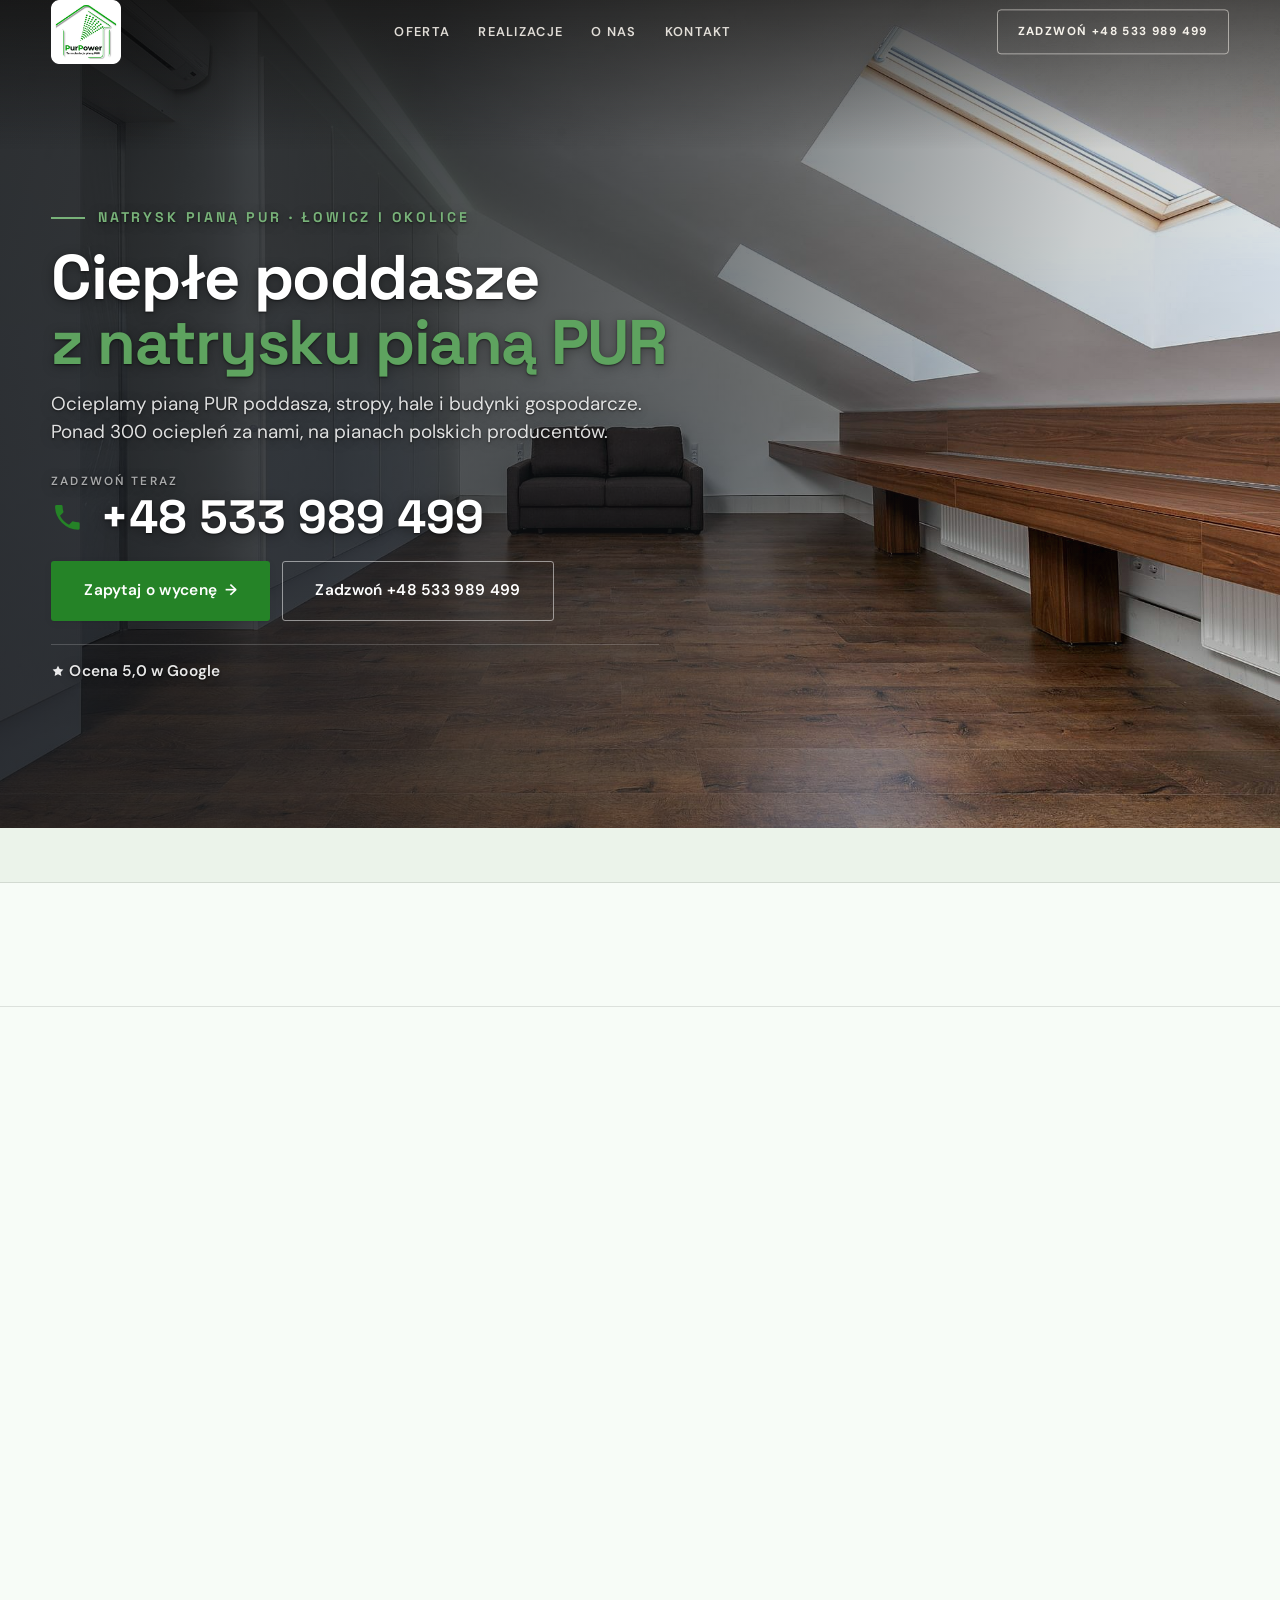
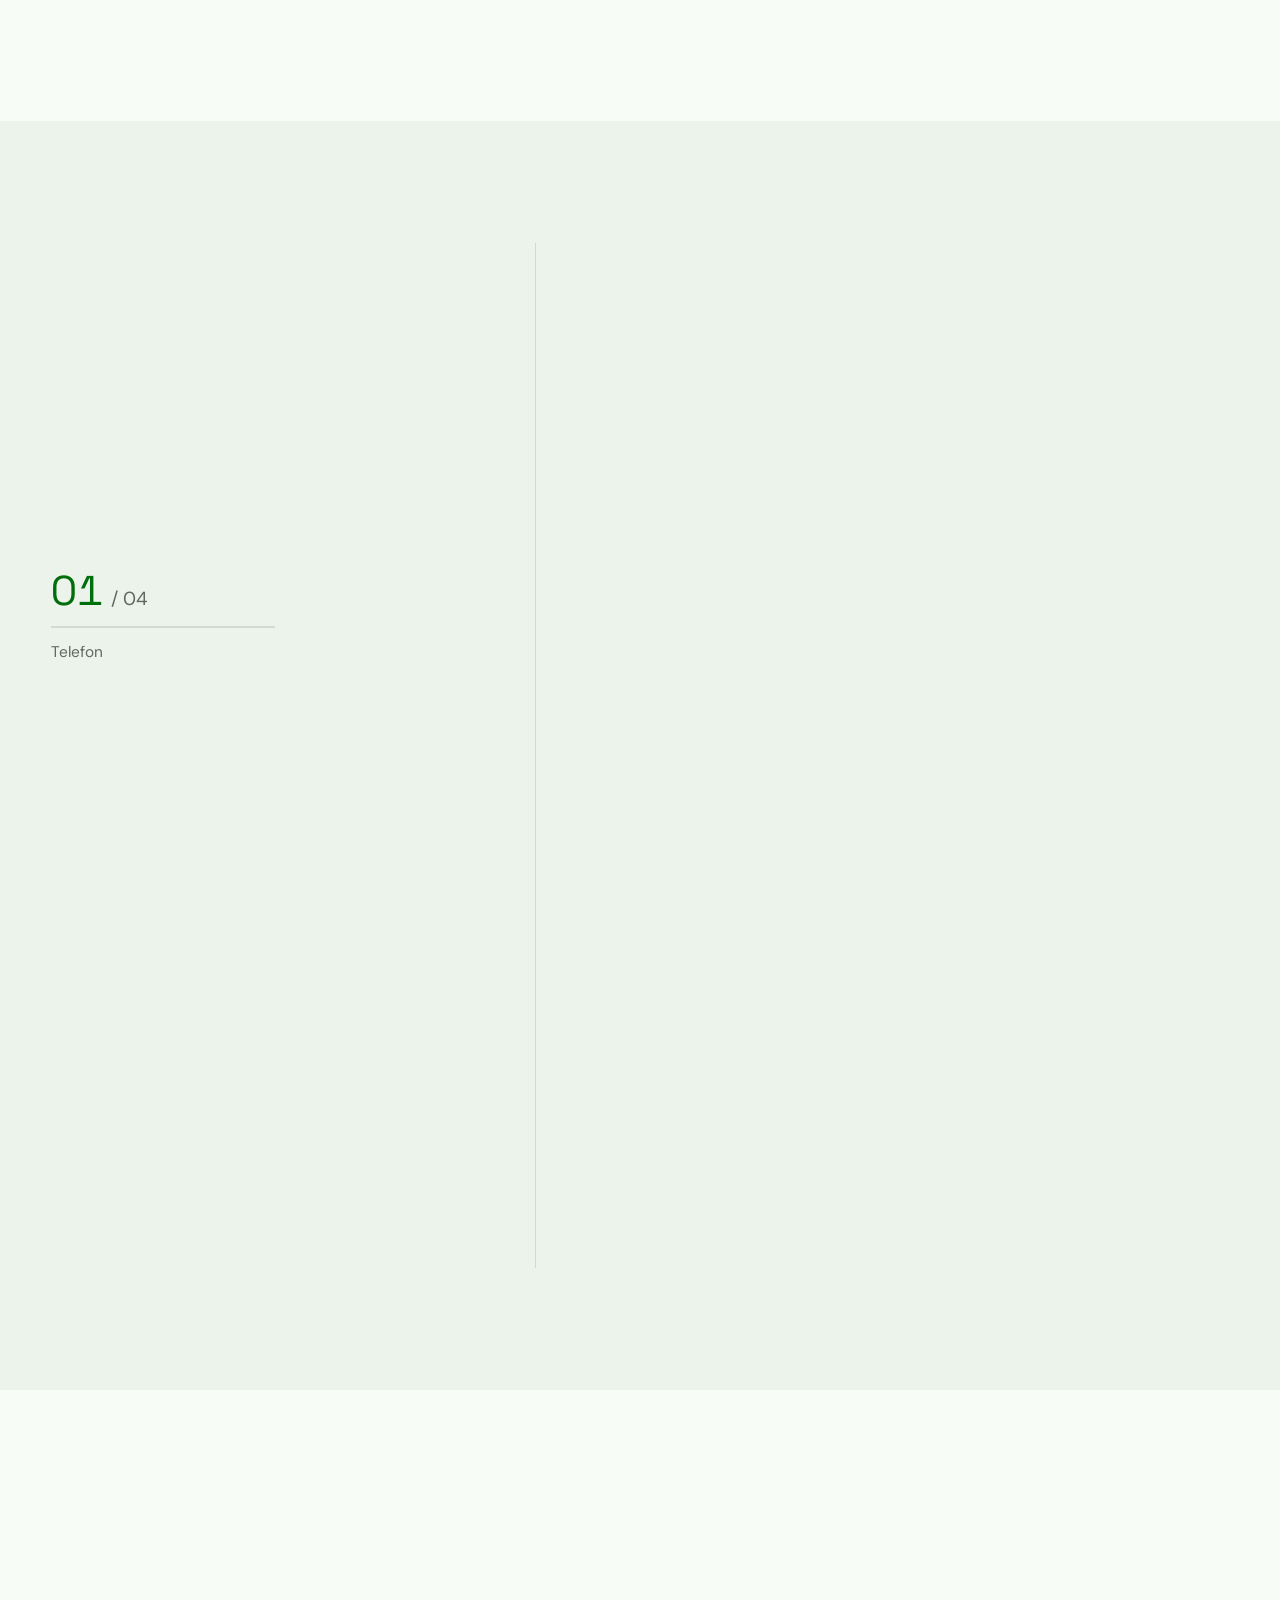
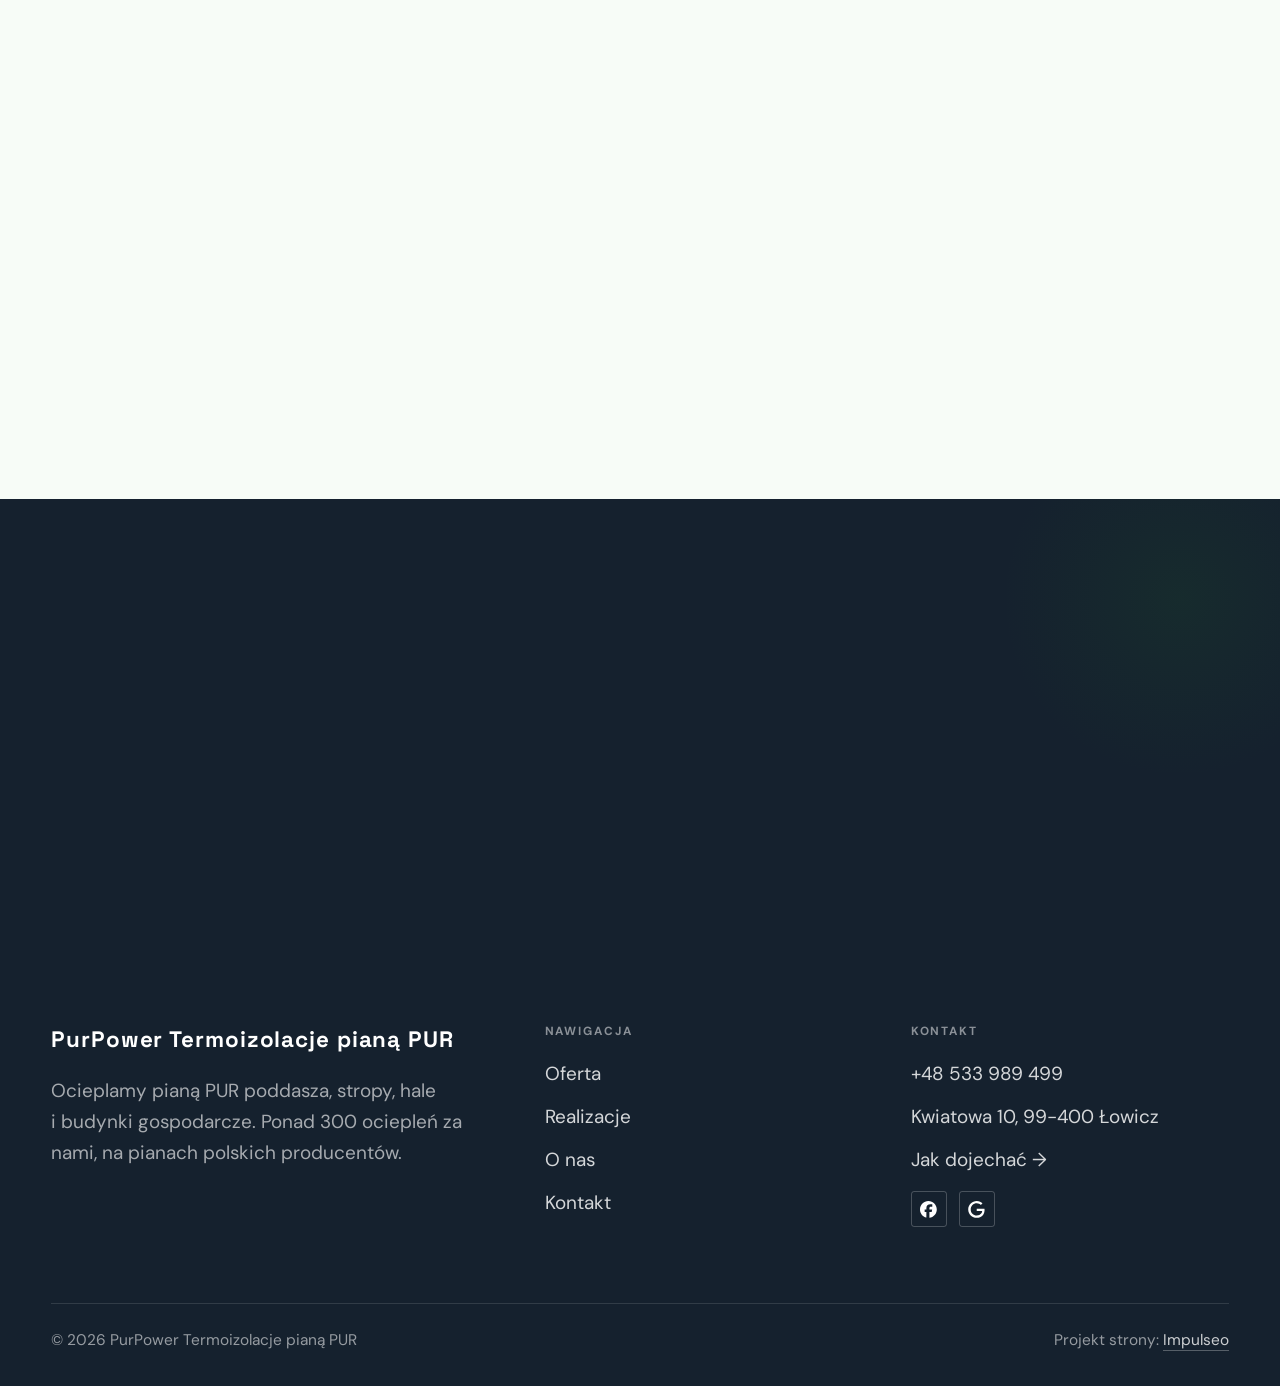
==== index.html @ c9d55357 "Strona demo: purpower-termoizolacje-piana-pur" ====
<!DOCTYPE html>
<html lang="pl">
<head>
<meta charset="UTF-8">
<meta name="viewport" content="width=device-width, initial-scale=1.0">
<title>PurPower Termoizolacje pianą PUR · Łowicz</title>
<meta name="description" content="PurPower - termoizolacje pianą PUR z Łowicza: poddasza, stropy, hale, magazyny, budynki gospodarcze i fundamenty. Ponad 300 ociepleń. Zadzwoń po wycenę: 533 989 499.">
<link rel="canonical" href="https://kris20032.github.io/purpower-termoizolacje-piana-pur/">
<meta name="robots" content="noindex, nofollow">
<meta property="og:type" content="website">
<meta property="og:locale" content="pl_PL">
<meta property="og:site_name" content="PurPower Termoizolacje pianą PUR">
<meta property="og:title" content="PurPower Termoizolacje pianą PUR · Łowicz">
<meta property="og:description" content="PurPower - termoizolacje pianą PUR z Łowicza: poddasza, stropy, hale, magazyny, budynki gospodarcze i fundamenty. Ponad 300 ociepleń. Zadzwoń po wycenę: 533 989 499.">
<meta property="og:url" content="https://kris20032.github.io/purpower-termoizolacje-piana-pur/">
<meta property="og:image" content="https://kris20032.github.io/purpower-termoizolacje-piana-pur/img/og.jpg">
<meta property="og:image:width" content="1200">
<meta property="og:image:height" content="630">
<meta name="twitter:card" content="summary_large_image">
<script type="application/ld+json">{"@context": "https://schema.org", "@type": "LocalBusiness", "name": "PurPower Termoizolacje pianą PUR", "url": "https://kris20032.github.io/purpower-termoizolacje-piana-pur/", "telephone": "+48533989499", "image": "https://kris20032.github.io/purpower-termoizolacje-piana-pur/img/og.jpg", "areaServed": "Łowicz", "sameAs": ["https://maps.google.com/?cid=11678616191326609579&g_mp=Cidnb29nbGUubWFwcy5wbGFjZXMudjEuUGxhY2VzLlNlYXJjaFRleHQQAhgEIAA", "https://www.facebook.com/p/PurPower-Termoizolacje-pian%C4%85-PUR-61572513027092/"]}</script>
<link rel="preconnect" href="https://fonts.googleapis.com">
<link rel="preconnect" href="https://fonts.gstatic.com" crossorigin>
<link href="https://fonts.googleapis.com/css2?family=Space+Grotesk:wght@500;600;700&family=DM+Sans:opsz,wght@9..40,400;9..40,500;9..40,600&display=swap" rel="stylesheet">
<link rel="stylesheet" href="assets/styles.css?v=3cefeb31">
</head>
<body>

<header class="nav">
  <div class="wrap nav-inner">
    <a class="brand brand-has-logo" href="index.html"><img class="brand-logo" src="img/logo.png" alt="PurPower Termoizolacje pianą PUR" width="240" height="216" decoding="async"></a>
    <nav class="nav-links">
      <a href="oferta.html">Oferta</a>
      <a href="realizacje.html">Realizacje</a>
      <a href="o-nas.html">O nas</a>
      <a href="kontakt.html">Kontakt</a>
      <a href="tel:+48533989499" class="btn btn-accent">Zadzwoń +48 533 989 499</a>
    </nav>
    <button class="nav-toggle" aria-label="Menu"><span></span><span></span><span></span></button>
  </div>
</header>

<main>
<section class="hero-fach">
  <img class="hf-photo" src="img/hero.jpg" fetchpriority="high" data-rotate="img/g1.jpg|img/g3.jpg" alt="PurPower Termoizolacje pianą PUR" width="1880" height="1255">
  <div class="hf-panel">
    <div class="hf-inner">
      <span class="hf-kicker">Natrysk pianą PUR · Łowicz i okolice</span>
      <h1 class="hf-title">Ciepłe poddasze <em>z natrysku pianą PUR</em></h1>
      <p class="hf-lead">Ocieplamy pianą PUR poddasza, stropy, hale i budynki gospodarcze. Ponad 300 ociepleń za nami, na pianach polskich producentów.</p>
      <a class="hf-phone" href="tel:+48533989499"><span class="hf-phone-lab">Zadzwoń teraz</span><span class="hf-phone-num"><svg class="ico-tel" width="16" height="16" viewBox="0 0 24 24" fill="none" aria-hidden="true"><path d="M6.6 10.8a15.5 15.5 0 0 0 6.6 6.6l2.2-2.2a1 1 0 0 1 1-.24 11.4 11.4 0 0 0 3.6.58 1 1 0 0 1 1 1V20a1 1 0 0 1-1 1A17 17 0 0 1 3 4a1 1 0 0 1 1-1h3.5a1 1 0 0 1 1 1c0 1.25.2 2.46.58 3.6a1 1 0 0 1-.25 1l-2.23 2.2Z" fill="currentColor"/></svg> +48 533 989 499</span></a>
      <div class="hf-actions">
        <a href="kontakt.html" class="btn btn-accent">Zapytaj o wycenę <span class="arr">→</span></a>
        <a href="tel:+48533989499" class="btn btn-ghost hf-ghost">Zadzwoń +48 533 989 499</a>
      </div>
      <div class="hf-trust"><svg class="ico-star" width="14" height="14" viewBox="0 0 24 24" style="vertical-align:-2px" aria-hidden="true"><path d="M12 2.8l2.85 5.8 6.4.93-4.63 4.5 1.1 6.37L12 17.4l-5.72 3 1.1-6.37-4.63-4.5 6.4-.93L12 2.8Z" fill="currentColor"/></svg> Ocena 5,0 w Google</div>
    </div>
  </div>
</section>
<section class="fach-promise">
  <div class="wrap">
    <ul class="fp-row reveal"><li>Wycena przez telefon</li><li>Piana otwarto- i zamkniętokomórkowa</li><li>Domy, hale, budynki gospodarcze</li></ul>
  </div>
</section>
<section class="opinie-mini" aria-label="Opinie klientów">
  <div class="wrap">
    <div class="om-row">
      <div class="om-item reveal"><blockquote>„Termoizolacja została wykonana szybko i profesjonalnie.”</blockquote><span class="om-autor">Monika Kozieł</span></div>
      <div class="om-item reveal"><blockquote>„Bardzo solidna firma.”</blockquote><span class="om-autor">Mathieu</span></div>
      <div class="om-item reveal"><blockquote>„Polecam.”</blockquote><span class="om-autor">Magdalena Ciosińska</span></div>
    </div>
  </div>
</section>
<section class="gateways-band">
  <div class="wrap">
    <div class="gateways">
      <a href="oferta.html" class="gateway reveal"><img src="img/g2.jpg" alt="Poddasza i dachy" loading="lazy" width="1434" height="1956" decoding="async"><span class="g-ttl">Poddasza i dachy</span></a>
      <a href="oferta.html" class="gateway reveal"><img src="img/g4.jpg" alt="Hale, magazyny i budynki gospodarcze" loading="lazy" width="1530" height="2040" decoding="async"><span class="g-ttl">Hale, magazyny i budynki gospodarcze</span></a>
      <a href="oferta.html" class="gateway reveal"><img src="img/g5.jpg" alt="Stropy" loading="lazy" width="1518" height="1108" decoding="async"><span class="g-ttl">Stropy</span></a>
    </div>
  </div>
</section>
<section class="proces proces-os fachowcy">
  <div class="wrap proc-grid">
    <div class="proc-side">
      <div class="head reveal">
        <span class="eyebrow">Jak pracujemy</span>
        <h2>Wiesz, na czym stoisz - na każdym etapie</h2>
        <p>Od pierwszego telefonu do odbioru ocieplenia - krok po kroku.</p>
      </div>
      <div class="proc-count" aria-hidden="true"><span class="pc-cur">01</span><span class="pc-all">/ 04</span></div>
      <div class="proc-bar" aria-hidden="true"><i></i></div>
      <p class="proc-now" aria-hidden="true">Telefon</p>
    </div>
    <ol class="proces-line">
      <li class="reveal"><span class="pno">01</span><h3>Telefon</h3><p>Mówisz, co chcesz ocieplić, ile to mniej więcej metrów i gdzie stoi budynek.</p></li>
      <li class="reveal"><span class="pno">02</span><h3>Wycena</h3><p>Dobieramy rodzaj i grubość piany, podajemy cenę i ustalamy termin.</p></li>
      <li class="reveal"><span class="pno">03</span><h3>Natrysk</h3><p>Zabezpieczamy okna i podłogę folią, potem natryskujemy pianę warstwa po warstwie.</p></li>
      <li class="reveal"><span class="pno">04</span><h3>Odbiór</h3><p>Oglądasz gotowe ocieplenie razem z nami, zanim zjedziemy z budowy.</p></li>
    </ol>
  </div>
</section>
<section>
  <div class="wrap">
    <div class="head reveal">
      <span class="eyebrow">Realizacje</span>
      <h2>Z naszych budów</h2>
      <p>Poddasza, stropy, dachy płaskie i hale - zdjęcia z ociepleń, które robiliśmy.</p>
    </div>
    <div class="gallery">
      <div class="tile t-two3 reveal"><img src="img/g6.jpg" alt="PurPower Termoizolacje pianą PUR" loading="lazy" width="1534" height="1128" decoding="async"></div>
      <div class="tile t-third reveal"><img src="img/g7.jpg" alt="PurPower Termoizolacje pianą PUR" loading="lazy" width="1538" height="2048" decoding="async"></div>
      <div class="tile t-third reveal"><img src="img/g8.jpg" alt="PurPower Termoizolacje pianą PUR" loading="lazy" width="1480" height="1988" decoding="async"></div>
      <div class="tile t-third reveal"><img src="img/g9.jpg" alt="PurPower Termoizolacje pianą PUR" loading="lazy" width="1780" height="1128" decoding="async"></div>
      <div class="tile t-third reveal"><img src="img/g10.jpg" alt="PurPower Termoizolacje pianą PUR" loading="lazy" width="1880" height="1255" decoding="async"></div>
    </div>
    <div style="margin-top:var(--space-7)" class="reveal"><a href="realizacje.html" class="btn btn-accent">Pełna galeria <span class="arr">→</span></a></div>
  </div>
</section>
<section class="fach-uslugi">
  <div class="wrap">
    <div class="head reveal">
      <span class="eyebrow">Co ocieplamy</span>
      <h2>Zakres prac</h2>
      <p>Prace, które robimy najczęściej. Rodzaj i grubość piany dobieramy do miejsca.</p>
    </div>
    <ul class="fu-list">
      <li class="fu-row reveal"><div class="fu-name">Poddasza i dachy</div><div class="fu-desc">Natrysk między krokwie i na całą połać. Piana dochodzi do murłaty, komina i okien dachowych, czyli tam, gdzie przy wełnie najczęściej zostają szpary.</div><a class="fu-cta" href="kontakt.html">Wycena <span class="arr">→</span></a></li>
      <li class="fu-row reveal"><div class="fu-name">Hale, magazyny i budynki gospodarcze</div><div class="fu-desc">Natrysk na blachę i konstrukcję. Blacha przestaje się pocić, a w środku łatwiej utrzymać stałą temperaturę.</div><a class="fu-cta" href="kontakt.html">Wycena <span class="arr">→</span></a></li>
      <li class="fu-row reveal"><div class="fu-name">Stropy</div><div class="fu-desc">Ocieplenie stropu nad ostatnią kondygnacją, także na płasko, od góry. Jedna ciągła warstwa na całej powierzchni, bez docinania płyt.</div><a class="fu-cta" href="kontakt.html">Wycena <span class="arr">→</span></a></li>
      <li class="fu-row reveal"><div class="fu-name">Fundamenty</div><div class="fu-desc">Piana zamkniętokomórkowa jest twarda i nie chłonie wody, więc na fundamentach działa jako termo- i hydroizolacja jednocześnie.</div><a class="fu-cta" href="kontakt.html">Wycena <span class="arr">→</span></a></li>
      <li class="fu-row reveal"><div class="fu-name">Zabudowy z płyt g-k</div><div class="fu-desc">Po ociepleniu możemy od razu zrobić sufity i ścianki z płyt gipsowo-kartonowych oraz inne prace wykończeniowe.</div><a class="fu-cta" href="kontakt.html">Wycena <span class="arr">→</span></a></li>
      <li class="fu-row reveal"><div class="fu-name">Piana otwarto- czy zamkniętokomórkowa</div><div class="fu-desc">Otwartokomórkowa jest lżejsza i paroprzepuszczalna, dobra na poddasza.</div><a class="fu-cta" href="kontakt.html">Wycena <span class="arr">→</span></a></li>
    </ul>
    <div style="margin-top:var(--space-7)" class="reveal"><a href="oferta.html" class="btn btn-ghost">Pełna oferta <span class="arr">→</span></a></div>
  </div>
</section>
<section class="stopklatka" aria-hidden="true">
  <div class="stk-bg" style="background-image:url(img/g12.jpg)"></div>
</section>
<section class="opinie">
  <div class="wrap">
    <div class="head center reveal">
      <span class="eyebrow">Opinie</span>
      <h2>Co mówią klienci</h2>
    </div>
    <p class="op-meta reveal"><span class="g-badge"><svg class="gb-ico" viewBox="0 0 24 24" width="18" height="18" aria-hidden="true"><path fill="#4285F4" d="M22.56 12.25c0-.78-.07-1.53-.2-2.25H12v4.26h5.92c-.26 1.37-1.04 2.53-2.21 3.31v2.77h3.57c2.08-1.92 3.28-4.74 3.28-8.09z"/><path fill="#34A853" d="M12 23c2.97 0 5.46-.98 7.28-2.66l-3.57-2.77c-.98.66-2.23 1.06-3.71 1.06-2.86 0-5.29-1.93-6.16-4.53H2.18v2.84C3.99 20.53 7.7 23 12 23z"/><path fill="#FBBC05" d="M5.84 14.09c-.22-.66-.35-1.36-.35-2.09s.13-1.43.35-2.09V7.07H2.18C1.43 8.55 1 10.22 1 12s.43 3.45 1.18 4.93l2.85-2.22.81-.62z"/><path fill="#EA4335" d="M12 5.38c1.62 0 3.06.56 4.21 1.64l3.15-3.15C17.45 2.09 14.97 1 12 1 7.7 1 3.99 3.47 2.18 7.07l3.66 2.84c.87-2.6 3.3-4.53 6.16-4.53z"/></svg><b class="gb-ocena">5,0</b><svg class="gb-stars" viewBox="0 0 90 18" width="74" height="14.8" aria-hidden="true"><g fill="currentColor" opacity=".26"><path transform="translate(0,0)" d="M9 1.6l2.2 4.46 4.92.72-3.56 3.47.84 4.9L9 12.74l-4.4 2.31.84-4.9L1.88 6.68l4.92-.72L9 1.6Z"/><path transform="translate(18,0)" d="M9 1.6l2.2 4.46 4.92.72-3.56 3.47.84 4.9L9 12.74l-4.4 2.31.84-4.9L1.88 6.68l4.92-.72L9 1.6Z"/><path transform="translate(36,0)" d="M9 1.6l2.2 4.46 4.92.72-3.56 3.47.84 4.9L9 12.74l-4.4 2.31.84-4.9L1.88 6.68l4.92-.72L9 1.6Z"/><path transform="translate(54,0)" d="M9 1.6l2.2 4.46 4.92.72-3.56 3.47.84 4.9L9 12.74l-4.4 2.31.84-4.9L1.88 6.68l4.92-.72L9 1.6Z"/><path transform="translate(72,0)" d="M9 1.6l2.2 4.46 4.92.72-3.56 3.47.84 4.9L9 12.74l-4.4 2.31.84-4.9L1.88 6.68l4.92-.72L9 1.6Z"/></g><clipPath id="gs1000"><rect x="0" y="0" width="90.0" height="18"/></clipPath><g fill="#FBBC04" clip-path="url(#gs1000)"><path transform="translate(0,0)" d="M9 1.6l2.2 4.46 4.92.72-3.56 3.47.84 4.9L9 12.74l-4.4 2.31.84-4.9L1.88 6.68l4.92-.72L9 1.6Z"/><path transform="translate(18,0)" d="M9 1.6l2.2 4.46 4.92.72-3.56 3.47.84 4.9L9 12.74l-4.4 2.31.84-4.9L1.88 6.68l4.92-.72L9 1.6Z"/><path transform="translate(36,0)" d="M9 1.6l2.2 4.46 4.92.72-3.56 3.47.84 4.9L9 12.74l-4.4 2.31.84-4.9L1.88 6.68l4.92-.72L9 1.6Z"/><path transform="translate(54,0)" d="M9 1.6l2.2 4.46 4.92.72-3.56 3.47.84 4.9L9 12.74l-4.4 2.31.84-4.9L1.88 6.68l4.92-.72L9 1.6Z"/><path transform="translate(72,0)" d="M9 1.6l2.2 4.46 4.92.72-3.56 3.47.84 4.9L9 12.74l-4.4 2.31.84-4.9L1.88 6.68l4.92-.72L9 1.6Z"/></g></svg><span class="gb-txt">w Google</span></span></p>
    <p class="op-meta reveal"><a class="op-google" href="https://maps.google.com/?cid=11678616191326609579&amp;g_mp=Cidnb29nbGUubWFwcy5wbGFjZXMudjEuUGxhY2VzLlNlYXJjaFRleHQQAhgEIAA" target="_blank" rel="noopener"><svg class="op-g-ico" viewBox="0 0 24 24" width="17" height="17" aria-hidden="true"><path fill="#4285F4" d="M22.56 12.25c0-.78-.07-1.53-.2-2.25H12v4.26h5.92c-.26 1.37-1.04 2.53-2.21 3.31v2.77h3.57c2.08-1.92 3.28-4.74 3.28-8.09z"/><path fill="#34A853" d="M12 23c2.97 0 5.46-.98 7.28-2.66l-3.57-2.77c-.98.66-2.23 1.06-3.71 1.06-2.86 0-5.29-1.93-6.16-4.53H2.18v2.84C3.99 20.53 7.7 23 12 23z"/><path fill="#FBBC05" d="M5.84 14.09c-.22-.66-.35-1.36-.35-2.09s.13-1.43.35-2.09V7.07H2.18C1.43 8.55 1 10.22 1 12s.43 3.45 1.18 4.93l2.85-2.22.81-.62z"/><path fill="#EA4335" d="M12 5.38c1.62 0 3.06.56 4.21 1.64l3.15-3.15C17.45 2.09 14.97 1 12 1 7.7 1 3.99 3.47 2.18 7.07l3.66 2.84c.87-2.6 3.3-4.53 6.16-4.53z"/></svg><span>Zobacz opinie w Google</span><span class="arr">→</span></a></p>
    <div class="opinie-grid">
      <figure class="op-card reveal"><span class="op-star"><svg class="ico-star" width="14" height="14" viewBox="0 0 24 24" style="vertical-align:-2px" aria-hidden="true"><path d="M12 2.8l2.85 5.8 6.4.93-4.63 4.5 1.1 6.37L12 17.4l-5.72 3 1.1-6.37-4.63-4.5 6.4-.93L12 2.8Z" fill="currentColor"/></svg><svg class="ico-star" width="14" height="14" viewBox="0 0 24 24" style="vertical-align:-2px" aria-hidden="true"><path d="M12 2.8l2.85 5.8 6.4.93-4.63 4.5 1.1 6.37L12 17.4l-5.72 3 1.1-6.37-4.63-4.5 6.4-.93L12 2.8Z" fill="currentColor"/></svg><svg class="ico-star" width="14" height="14" viewBox="0 0 24 24" style="vertical-align:-2px" aria-hidden="true"><path d="M12 2.8l2.85 5.8 6.4.93-4.63 4.5 1.1 6.37L12 17.4l-5.72 3 1.1-6.37-4.63-4.5 6.4-.93L12 2.8Z" fill="currentColor"/></svg><svg class="ico-star" width="14" height="14" viewBox="0 0 24 24" style="vertical-align:-2px" aria-hidden="true"><path d="M12 2.8l2.85 5.8 6.4.93-4.63 4.5 1.1 6.37L12 17.4l-5.72 3 1.1-6.37-4.63-4.5 6.4-.93L12 2.8Z" fill="currentColor"/></svg><svg class="ico-star" width="14" height="14" viewBox="0 0 24 24" style="vertical-align:-2px" aria-hidden="true"><path d="M12 2.8l2.85 5.8 6.4.93-4.63 4.5 1.1 6.37L12 17.4l-5.72 3 1.1-6.37-4.63-4.5 6.4-.93L12 2.8Z" fill="currentColor"/></svg></span><blockquote>Termoizolacja została wykonana szybko i profesjonalnie. Świetny kontakt, fachowe doradztwo i konkurencyjne ceny. Polecam wszystkim, którzy szukają solidnej izolacji!</blockquote><span class="op-autor">Monika Kozieł</span></figure>
      <figure class="op-card reveal"><span class="op-star"><svg class="ico-star" width="14" height="14" viewBox="0 0 24 24" style="vertical-align:-2px" aria-hidden="true"><path d="M12 2.8l2.85 5.8 6.4.93-4.63 4.5 1.1 6.37L12 17.4l-5.72 3 1.1-6.37-4.63-4.5 6.4-.93L12 2.8Z" fill="currentColor"/></svg><svg class="ico-star" width="14" height="14" viewBox="0 0 24 24" style="vertical-align:-2px" aria-hidden="true"><path d="M12 2.8l2.85 5.8 6.4.93-4.63 4.5 1.1 6.37L12 17.4l-5.72 3 1.1-6.37-4.63-4.5 6.4-.93L12 2.8Z" fill="currentColor"/></svg><svg class="ico-star" width="14" height="14" viewBox="0 0 24 24" style="vertical-align:-2px" aria-hidden="true"><path d="M12 2.8l2.85 5.8 6.4.93-4.63 4.5 1.1 6.37L12 17.4l-5.72 3 1.1-6.37-4.63-4.5 6.4-.93L12 2.8Z" fill="currentColor"/></svg><svg class="ico-star" width="14" height="14" viewBox="0 0 24 24" style="vertical-align:-2px" aria-hidden="true"><path d="M12 2.8l2.85 5.8 6.4.93-4.63 4.5 1.1 6.37L12 17.4l-5.72 3 1.1-6.37-4.63-4.5 6.4-.93L12 2.8Z" fill="currentColor"/></svg><svg class="ico-star" width="14" height="14" viewBox="0 0 24 24" style="vertical-align:-2px" aria-hidden="true"><path d="M12 2.8l2.85 5.8 6.4.93-4.63 4.5 1.1 6.37L12 17.4l-5.72 3 1.1-6.37-4.63-4.5 6.4-.93L12 2.8Z" fill="currentColor"/></svg></span><blockquote>Bardzo solidna firma. Szybko, czysto i profesjonalnie wykonane ocieplenie poddasza pianą PUR. Świetny kontakt, terminowość i dokładność. Zdecydowanie polecam.</blockquote><span class="op-autor">Mathieu</span></figure>
      <figure class="op-card reveal"><span class="op-star"><svg class="ico-star" width="14" height="14" viewBox="0 0 24 24" style="vertical-align:-2px" aria-hidden="true"><path d="M12 2.8l2.85 5.8 6.4.93-4.63 4.5 1.1 6.37L12 17.4l-5.72 3 1.1-6.37-4.63-4.5 6.4-.93L12 2.8Z" fill="currentColor"/></svg><svg class="ico-star" width="14" height="14" viewBox="0 0 24 24" style="vertical-align:-2px" aria-hidden="true"><path d="M12 2.8l2.85 5.8 6.4.93-4.63 4.5 1.1 6.37L12 17.4l-5.72 3 1.1-6.37-4.63-4.5 6.4-.93L12 2.8Z" fill="currentColor"/></svg><svg class="ico-star" width="14" height="14" viewBox="0 0 24 24" style="vertical-align:-2px" aria-hidden="true"><path d="M12 2.8l2.85 5.8 6.4.93-4.63 4.5 1.1 6.37L12 17.4l-5.72 3 1.1-6.37-4.63-4.5 6.4-.93L12 2.8Z" fill="currentColor"/></svg><svg class="ico-star" width="14" height="14" viewBox="0 0 24 24" style="vertical-align:-2px" aria-hidden="true"><path d="M12 2.8l2.85 5.8 6.4.93-4.63 4.5 1.1 6.37L12 17.4l-5.72 3 1.1-6.37-4.63-4.5 6.4-.93L12 2.8Z" fill="currentColor"/></svg><svg class="ico-star" width="14" height="14" viewBox="0 0 24 24" style="vertical-align:-2px" aria-hidden="true"><path d="M12 2.8l2.85 5.8 6.4.93-4.63 4.5 1.1 6.37L12 17.4l-5.72 3 1.1-6.37-4.63-4.5 6.4-.93L12 2.8Z" fill="currentColor"/></svg></span><blockquote>Polecam. Super kontakt, sprawnie i terminowo i w dobrej cenie.</blockquote><span class="op-autor">Magdalena Ciosińska</span></figure>
    </div>
  </div>
</section>
<section class="cta">
  <div class="wrap">
    <div class="reveal">
      <span class="eyebrow">Współpraca</span>
      <h2>Potrzebujesz fachowca? Wycenimy za darmo.</h2>
      <p>Zadzwoń lub napisz - przyjedziemy, obejrzymy i podamy jasną cenę. Bez zobowiązań.</p>
    </div>
    <div class="cta-actions reveal">
      <a href="kontakt.html" class="btn btn-light">Zapytaj o wycenę <span class="arr">→</span></a>
      <a href="tel:+48533989499" class="btn btn-ghost btn-ghost-cta">+48 533 989 499</a>
    </div>
  </div>
</section>
</main>

<footer>
  <div class="wrap">
    <div class="foot-grid">
      <div class="foot-brand">
        <div class="name">PurPower Termoizolacje pianą PUR</div>
        <p>Ocieplamy pianą PUR poddasza, stropy, hale i budynki gospodarcze. Ponad 300 ociepleń za nami, na pianach polskich producentów.</p>
      </div>
      <div class="foot-col">
        <h4>Nawigacja</h4>
        <a href="oferta.html">Oferta</a>
        <a href="realizacje.html">Realizacje</a>
        <a href="o-nas.html">O nas</a>
        <a href="kontakt.html">Kontakt</a>
      </div>
      <div class="foot-col">
        <h4>Kontakt</h4>
        <a href="tel:+48533989499">+48 533 989 499</a>
        <p>Kwiatowa 10, 99-400 Łowicz</p>
        <a href="https://maps.google.com/?cid=11678616191326609579&g_mp=Cidnb29nbGUubWFwcy5wbGFjZXMudjEuUGxhY2VzLlNlYXJjaFRleHQQAhgEIAA" target="_blank" rel="noopener">Jak dojechać →</a>
      <div class="foot-soc">
        <a class="soc" href="https://www.facebook.com/p/PurPower-Termoizolacje-pian%C4%85-PUR-61572513027092/" target="_blank" rel="noopener" aria-label="Facebook - PurPower Termoizolacje pianą PUR"><svg viewBox="0 0 24 24" aria-hidden="true" focusable="false"><path d="M9.101 23.691v-7.98H6.627v-3.667h2.474v-1.58c0-4.085 1.848-5.978 5.858-5.978.401 0 .955.042 1.468.103a8.68 8.68 0 0 1 1.141.195v3.325a8.623 8.623 0 0 0-.653-.036 26.805 26.805 0 0 0-.733-.009c-.707 0-1.259.096-1.675.309a1.686 1.686 0 0 0-.679.622c-.258.42-.374.995-.374 1.752v1.297h3.919l-.386 2.103-.287 1.564h-3.246v8.245C19.396 23.238 24 18.179 24 12.044c0-6.627-5.373-12-12-12s-12 5.373-12 12c0 5.628 3.874 10.35 9.101 11.647Z" fill="currentColor"/></svg></a>
        <a class="soc" href="https://maps.google.com/?cid=11678616191326609579&g_mp=Cidnb29nbGUubWFwcy5wbGFjZXMudjEuUGxhY2VzLlNlYXJjaFRleHQQAhgEIAA" target="_blank" rel="noopener" aria-label="Google - PurPower Termoizolacje pianą PUR"><svg viewBox="0 0 24 24" aria-hidden="true" focusable="false"><path d="M12.48 10.92v3.28h7.84c-.24 1.84-.853 3.187-1.787 4.133-1.147 1.147-2.933 2.4-6.053 2.4-4.827 0-8.6-3.893-8.6-8.72s3.773-8.72 8.6-8.72c2.6 0 4.507 1.027 5.907 2.347l2.307-2.307C18.747 1.44 16.133 0 12.48 0 5.867 0 .307 5.387.307 12s5.56 12 12.173 12c3.573 0 6.267-1.173 8.373-3.36 2.16-2.16 2.84-5.213 2.84-7.667 0-.76-.053-1.467-.173-2.053H12.48z" fill="currentColor"/></svg></a>
      </div>
      </div>
    </div>
    <div class="foot-bot">
      <span>© 2026 PurPower Termoizolacje pianą PUR</span>
      <span>Projekt strony: <a class="foot-credit" href="https://impulseo.pl" target="_blank" rel="noopener">Impulseo</a></span>
    </div>
  </div>
</footer>
<div class="sticky-call"><a class="sc-call" href="tel:+48533989499"><svg class="ico-tel" width="16" height="16" viewBox="0 0 24 24" fill="none" aria-hidden="true"><path d="M6.6 10.8a15.5 15.5 0 0 0 6.6 6.6l2.2-2.2a1 1 0 0 1 1-.24 11.4 11.4 0 0 0 3.6.58 1 1 0 0 1 1 1V20a1 1 0 0 1-1 1A17 17 0 0 1 3 4a1 1 0 0 1 1-1h3.5a1 1 0 0 1 1 1c0 1.25.2 2.46.58 3.6a1 1 0 0 1-.25 1l-2.23 2.2Z" fill="currentColor"/></svg> Zadzwoń</a><a class="sc-quote" href="kontakt.html">Zapytaj o wycenę</a></div>
<div class="demo-wazne" data-do="2026-11-04" data-cykl="3" hidden><svg class="dw-ico" width="13" height="13" viewBox="0 0 24 24" fill="none" aria-hidden="true"><circle cx="12" cy="12" r="8.6" stroke="currentColor" stroke-width="1.8"/><path d="M12 7.2V12l3.3 2" stroke="currentColor" stroke-width="1.8" stroke-linecap="round"/></svg><span class="dw-txt"></span></div>

<script src="assets/main.js"></script>
</body>
</html>
---- assets/styles.css ----
/* ============================================================
   STOLBASZ — premium, architektoniczny B2B fit-out
   Jasna paleta, zero brązu. System wg premium-web-craft.
   Projekt strony: Impulseo (impulseo.pl)
   ============================================================ */

:root{
  /* PALETA — jasna, architektoniczna, chłodna */
  --paper:#F4F6F8;          /* główne tło */
  --paper-2:#E7EBEF;        /* sekcje alternatywne (chłodny jasny szary) */
  --paper-3:#E7EBEF;        /* delikatne wypełnienia */
  --ink:#15212E;            /* tekst główny — chłodny grafit */
  --ink-soft:#243443;       /* nagłówki drugorzędne */
  --muted:#6B7785;          /* tekst poboczny */
  --line:rgba(21,33,46,.12);/* hairline */
  --accent:#E8A317;         /* stonowany petrol-slate — jedyny akcent */
  --accent-d:#C9870C;
  --accent-soft:rgba(232,163,23,.10);
  --dark:#15212E;           /* sekcje ciemne (stopka/CTA) */

  /* HOVER ZDJĘĆ — JEDEN standard dla całego silnika (decyzja K. 04.08.2026, artefakt z wariantami).
     AKTUALNE (K.+Szymon 09.08.2026, wybór z artefaktu 6 wariantów): zoom 1.05 przy 1.4s -
     przy tak długim czasie mocniejszy kadr NIE skacze, tylko „oddycha". Poprzedni standard
     (1.02 / .55s z 04.08) odbierany jako dynamiczny i szybki.
     Spoczynek lekko przygaszony, ale TYLKO tam, gdzie jest mysz (@media hover:hover) —
     na telefonie zdjęcia zostają w pełnej jasności. */
  --img-zoom:1.05;                   /* K.+Szymon 09.08: wariant F z artefaktu porównawczego */
  --img-rest:brightness(.95) saturate(.99);
  --img-hot:brightness(1.06) saturate(1.05);
  --img-dur:1.4s;                    /* K.+Szymon 09.08 (wariant F): powoli = elegancko */
  --img-ease:cubic-bezier(.16,.84,.44,1);  /* miękki ogon, efekt „oddychania" */

  /* ODSTĘPY — skala 4/8 */
  --space-1:4px; --space-2:8px; --space-3:12px; --space-4:16px; --space-5:24px;
  --space-6:32px; --space-7:48px; --space-8:64px; --space-9:96px; --space-10:128px;

  /* TYPOGRAFIA — fluid clamp() (skala podbita 16.07.2026: większe, czytelniejsze litery — uwaga Adama) */
  --text-sm:clamp(.9rem,.87rem + .12vw,1rem);
  --text-base:clamp(1.08rem,1.04rem + .18vw,1.2rem);
  --text-lg:clamp(1.24rem,1.15rem + .34vw,1.44rem);
  --text-h3:clamp(1.34rem,1.22rem + .55vw,1.66rem);
  --text-h2:clamp(2.1rem,1.66rem + 2.1vw,3.1rem);
  --text-h1:clamp(2.9rem,2.1rem + 4vw,5.1rem);

  /* PROMIENIE — architektoniczne, raczej ostre */
  --r-sm:3px; --r-md:6px; --r-lg:10px;

  /* RUCH */
  --ease:cubic-bezier(.25,.46,.45,.94); --dur:.24s;

  /* CIENIE — miękkie, warstwowe */
  --sh-sm:0 1px 2px rgba(16,24,32,.04), 0 2px 8px rgba(16,24,32,.05);
  --sh-md:0 2px 6px rgba(16,24,32,.05), 0 12px 28px -8px rgba(16,24,32,.12);
  --sh-lg:0 6px 14px rgba(16,24,32,.07), 0 26px 56px -18px rgba(16,24,32,.22);

  --hairline:1px solid var(--line);

  --font-display:'Space Grotesk','Inter',sans-serif;
  --font-body:'DM Sans','Inter',sans-serif;
}

*{box-sizing:border-box;margin:0;padding:0}
html{scroll-behavior:smooth}
body{
  font-family:var(--font-body);
  font-size:var(--text-base);
  line-height:1.65;
  color:var(--ink);
  background:var(--paper);
  -webkit-font-smoothing:antialiased;
  text-rendering:optimizeLegibility;
}
img{max-width:100%;height:auto;display:block}  /* height:auto = width/height z atrybutów trzyma proporcje (TOP#12) */
a{color:inherit;text-decoration:none}

.wrap{width:min(92%,1180px);margin-inline:auto}
section{padding-block:clamp(52px,6.5vw,96px)}

h1,h2,h3{font-family:var(--font-display);font-weight:700;line-height:1.08;letter-spacing:-.02em;color:var(--ink)}
h1{font-size:var(--text-h1);letter-spacing:-.035em}
h2{font-size:var(--text-h2);letter-spacing:-.025em}
h3{font-size:var(--text-h3)}
/* MIARA — długość wiersza. WCAG 2.2 SC 1.4.8: max 80 znaków; Butterick: 45–90.
   68ch daje realnie 72–78 znaków polskiego tekstu, czyli z zapasem pod granicą.
   Wcześniej limit miał TYLKO <p> — <li>, <blockquote> i <dd> nie miały żadnego,
   i to jedyny powód, dla którego 23 bloki na dwóch oddanych stronach jadą po
   83–106 znaków w wierszu (pomiar 07.08.2026, bramka `miara`).
   ⚠️ Listy i definicje ograniczamy TYLKO bez klasy: `ul`/`ol` z klasą to u nas
   układ (siatki kafli, menu), a nie tekst ciągły — tam miarę wyznacza układ. */
/* 60ch, nie 68ch (K. 10.08): po zmianie fontów na węższe kroje (DM Sans i spółka)
   w 68ch mieściło się ~90 znaków - bramka pikselowa słusznie zgłaszała przekroczenie
   granicy 80. Pomiar na żywej przeglądarce: 60ch = 90 znaków, 53ch = ~78 znaków, czyli normę WCAG 1.4.8. */
:root{ --miara:53ch }
p{max-width:min(100%,var(--miara))}
blockquote,
ul:not([class])>li, ol:not([class])>li,
dl:not([class])>dd{max-width:min(100%,var(--miara))}

/* ⚠️ Świadomie BEZ wyjątku `.tile p,.card p,.svc p{max-width:none}`, choć nasuwa się sam:
   te akapity BYŁY już ograniczone (stare `p{max-width:65ch}`), więc „wyjątek" nie odblokowałby
   niczego nowego — tylko ROZLUŹNIŁ stan sprzed zmiany na wszystkich demach naraz.
   `figcaption` żadna z reguł wyżej nie dotyczy, więc też nie potrzebuje zwolnienia. */

/* ŁAMANIE. `balance` wyrównuje długości wierszy w nagłówku, `pretty` pilnuje ostatniego
   wiersza akapitu, żeby nie został w nim jeden wyraz. Obsługiwane od Chrome 117 /
   Safari 17.5; starsze przeglądarki po prostu ignorują tę własność.
   `text-wrap:pretty` nie występowało dotąd ANI RAZ w silniku ani w repo klientów. */
h1,h2,h3,.lead,.lede{text-wrap:balance}
p,li,blockquote,dd{text-wrap:pretty}

.eyebrow{
  font-family:var(--font-body);
  font-size:var(--text-sm);
  font-weight:600;
  letter-spacing:.18em;
  text-transform:uppercase;
  color:var(--accent);
  display:inline-flex;align-items:center;gap:var(--space-3);
}
/* flex:none + margin-top = kreska trzyma się PIERWSZEJ linii. Wcześniej align-items:center
   centrowało ją względem całego bloku i przy zawinięciu (długi kicker typu
   „…WNĘTRZ · LESZNO · OD 2019") druga linia lądowała z brzydkim wcięciem. */
.eyebrow{align-items:flex-start}
.eyebrow>*,.eyebrow{text-wrap:balance}   /* dlugi kicker lamal sie na sierote typu samo „2019" w drugiej linii */
.eyebrow::before{content:"";width:28px;height:1px;background:var(--accent);display:inline-block;flex:none;margin-top:.62em}

.muted{color:var(--muted)}
.lead{font-size:var(--text-lg);line-height:1.55;color:var(--ink-soft);max-width:50ch}

/* ---------- BUTTONS ---------- */
.btn{
  display:inline-flex;align-items:center;gap:var(--space-2);
  font-weight:600;font-size:var(--text-sm);letter-spacing:.02em;
  padding:var(--space-4) var(--space-6);
  border-radius:var(--r-sm);
  transition:transform var(--dur) var(--ease),box-shadow var(--dur) var(--ease),background var(--dur) var(--ease);
  cursor:pointer;border:1px solid transparent;
}
.btn-accent{background:var(--accent);color:#fff;box-shadow:var(--sh-sm)}
.btn-accent:hover{background:var(--accent-d);transform:translateY(-2px);box-shadow:var(--sh-md)}
.btn-accent:active{transform:translateY(0);box-shadow:var(--sh-sm)}
.btn-ghost{background:transparent;color:var(--ink);border-color:var(--line)}
.btn-ghost:hover{border-color:var(--accent);color:var(--accent);transform:translateY(-2px)}
.btn-light{background:#fff;color:var(--ink);box-shadow:var(--sh-sm)}
.btn-light:hover{transform:translateY(-2px);box-shadow:var(--sh-md)}
.btn .arr{transition:transform var(--dur) var(--ease)}
.btn:hover .arr{transform:translateX(4px)}

/* ---------- NAV ---------- */
.nav{
  position:sticky;top:0;z-index:50;
  background:color-mix(in srgb,var(--paper) 88%,transparent);
  backdrop-filter:saturate(140%) blur(10px);
  border-bottom:var(--hairline);
}
.nav-inner{display:flex;align-items:center;justify-content:space-between;gap:var(--space-5);height:72px}
/* ANTY-NACHODZENIE (K. 05.08.2026): długa nazwa firmy + przycisk z pełnym numerem nie mieściły się w pasku
   i flex ściskał linki PONIŻEJ ich treści - "Kontakt" wchodził na ramkę "Zadzwoń +48 ...". Teraz ustępuje
   nazwa marki (skrót wielokropkiem), a menu i przycisk nigdy się nie kurczą ani nie zachodzą na siebie. */
.brand{display:flex;flex-direction:column;line-height:1;min-width:0;flex:0 1 auto}
.brand .name{font-family:var(--font-display);font-weight:800;font-size:1.35rem;letter-spacing:.04em;white-space:nowrap;overflow:hidden;text-overflow:ellipsis}
.brand .sub{font-size:.62rem;letter-spacing:.34em;text-transform:uppercase;color:var(--muted);margin-top:5px;white-space:nowrap;overflow:hidden;text-overflow:ellipsis}
.nav-links{display:flex;align-items:center;gap:var(--space-6);flex:0 0 auto}
.nav-links a{font-size:var(--text-sm);font-weight:500;color:var(--ink-soft);position:relative;padding-block:4px;white-space:nowrap;transition:color var(--dur) var(--ease)}
.nav-links a::after{content:"";position:absolute;left:0;bottom:0;width:0;height:1.5px;background:var(--accent);transition:width var(--dur) var(--ease)}
.nav-links a:hover,.nav-links a.active{color:var(--ink)}
.nav-links a:hover::after,.nav-links a.active::after{width:100%}
.nav-links .btn{padding:var(--space-2) var(--space-5)}
/* przyciski w nav: właściwy kolor (przebij .nav-links a) + bez podkreślenia */
.nav-links a.btn-accent{color:#fff}
.nav-links a.btn-ghost,.nav-links a.btn-light{color:var(--ink)}
/* CTA w pasku: NIE podkreślenie spod linków menu, ale ten sam przelatujący błysk,
   co na wszystkich innych przyciskach (zgłoszenie K. 13.08.2026 - „na hero jest efekt
   światła przechodzącego przez przycisk, na navbarze go nie ma, a mają być identyczne").
   Reguła `.nav-links a::after` jest silniejsza od `.btn::after`, więc trzeba jej
   geometrię wyzerować i wpisać połysk z nazwy - samo `display:none` gasiło efekt. */
.nav-links a.btn::after{
  display:block;content:"";position:absolute;inset:0;z-index:-1;pointer-events:none;
  width:auto;height:auto;border-radius:inherit;   /* kasuje geometrię podkreślenia (width:0;height:1.5px) */
  background:linear-gradient(100deg,transparent 32%,rgba(255,255,255,.20) 50%,transparent 68%);
  translate:-120% 0}
@media (prefers-reduced-motion:no-preference){
  .nav-links a.btn:hover::after{translate:120% 0;transition:translate .75s var(--mt-ease,cubic-bezier(.16,.84,.44,1))}
}
.nav-toggle{display:none;background:none;border:none;cursor:pointer;flex-direction:column;gap:5px;padding:8px}
.nav-toggle span{width:24px;height:2px;background:var(--ink);transition:var(--dur)}
/* Ciasny zakres MIĘDZY menu mobilnym a pełnym pulpitem: zbijamy odstępy i nazwę marki,
   żeby wszystko zmieściło się naturalnie, zanim w ogóle dojdzie do skracania wielokropkiem. */
@media(max-width:1280px) and (min-width:921px){
  .nav-links{gap:var(--space-4)}
  .nav-links .btn{padding:var(--space-2) var(--space-4)}
  .brand .name{font-size:1.15rem}
}

/* ---------- HERO (split) ---------- */
.hero{position:relative;overflow:hidden;border-bottom:var(--hairline)}
.hero-grid{display:grid;grid-template-columns:1.05fr .95fr;gap:clamp(24px,4vw,60px);align-items:center;
  padding-block:clamp(36px,4.5vw,64px)}
.hero-copy .eyebrow{margin-bottom:var(--space-5)}
.hero-copy h1{margin-bottom:var(--space-5)}
.hero-copy .lead{margin-bottom:var(--space-7)}
.hero-actions{display:flex;flex-wrap:wrap;gap:var(--space-4)}
.hero-art{position:relative;aspect-ratio:4/3;border-radius:var(--r-lg);overflow:hidden;box-shadow:var(--sh-lg)}
.hero-art img{width:100%;height:100%;object-fit:cover}
.hero-art::after{content:"";position:absolute;inset:0;background:linear-gradient(180deg,transparent 55%,rgba(18,24,28,.28))}
.hero-badge{position:absolute;left:var(--space-5);bottom:var(--space-5);z-index:2;
  background:rgba(252,252,251,.94);backdrop-filter:blur(4px);
  border-radius:var(--r-md);padding:var(--space-4) var(--space-5);box-shadow:var(--sh-md);max-width:78%}
.hero-badge strong{display:block;font-family:var(--font-display);font-size:1rem;letter-spacing:-.01em}
.hero-badge span{font-size:var(--text-sm);color:var(--muted)}

/* ---------- HERO duży / kinowy (strona główna) ---------- */
.hero-cine{position:relative;min-height:clamp(560px,82vh,840px);min-height:clamp(560px,82svh,840px);display:flex;align-items:center;overflow:hidden;border-bottom:var(--hairline)}
.hero-cine>img{position:absolute;inset:0;width:100%;height:100%;object-fit:cover;z-index:0}
.hero-cine::after{content:"";position:absolute;inset:0;z-index:1;
  background:linear-gradient(95deg,rgba(13,18,23,.86) 0%,rgba(13,18,23,.64) 32%,rgba(13,18,23,.24) 62%,rgba(13,18,23,.04) 100%)}
.hero-cine .wrap{position:relative;z-index:2;padding-block:var(--space-8)}
.hero-cine .hero-copy{max-width:660px}
.hero-cine .eyebrow{color:#fff;margin-bottom:var(--space-5)}
.hero-cine .eyebrow::before{background:#fff}
.hero-cine h1{color:#fff;margin-bottom:var(--space-5);font-size:clamp(2.9rem,2rem + 4.4vw,5.2rem);text-wrap:balance}
.hero-cine .lead{color:rgba(255,255,255,.92);max-width:48ch;margin-bottom:var(--space-7)}
.hero-cine .hero-actions{display:flex;flex-wrap:wrap;gap:var(--space-4)}
/* NISKIE OKNO (laptop z dokiem i paskami przeglądarki ma ~700-780 px wysokości widoku):
   H1 do 5.2rem + długi lead nie mieściły się i przyciski wypadały POD krawędź ekranu -
   klient widział stronę bez ani jednego CTA. Skalujemy w dół, zamiast przycinać treść. */
@media(min-width:821px) and (max-height:820px){
  .hero-cine{min-height:clamp(520px,94svh,780px)}
  .hero-cine .wrap{padding-block:var(--space-6)}
  .hero-cine h1{font-size:clamp(2.2rem,1.5rem + 2.6vw,3.6rem);margin-bottom:var(--space-4)}
  .hero-cine .eyebrow{margin-bottom:var(--space-4)}
  .hero-cine .lead{margin-bottom:var(--space-5);max-width:44ch}
}
@media(max-width:680px){
  .hero-cine{min-height:clamp(520px,76vh,640px);min-height:clamp(520px,76svh,640px);align-items:flex-end}
  .hero-cine::after{background:linear-gradient(0deg,rgba(13,18,23,.9) 6%,rgba(13,18,23,.45) 55%,rgba(13,18,23,.25) 100%)}
  .hero-cine .wrap{padding-bottom:var(--space-9)}
  /* TELEFON (~90% oglądających): lead potrafił zająć 8 linii i zepchnąć CTA poza pierwszy ekran.
     Zwężamy interlinię i skalę - treści nie ucinamy, bo to ona sprzedaje. */
  .hero-cine .lead{font-size:.98rem;line-height:1.5;margin-bottom:var(--space-5)}
  .hero-cine .eyebrow{font-size:.72rem;letter-spacing:.13em;margin-bottom:var(--space-4)}
  .hero-cine .eyebrow::before{width:20px}
  .hero-cine h1{margin-bottom:var(--space-4)}
}

/* full-bleed hero variant (podstrony) */
.pagehead{position:relative;min-height:46vh;min-height:46svh;display:flex;align-items:flex-end;overflow:hidden;border-bottom:var(--hairline)}
.pagehead img{position:absolute;inset:0;width:100%;height:100%;object-fit:cover}
/* 10.08.2026 (decyzja K.): mocniejsze przyciemnienie + cień pod tekstem. Bramka mierzyła na
   nagłówkach podstron 3,38-3,43:1 przy wymaganych 4,5 — jasne zdjęcie (hala, śnieg, niebo)
   podchodziło pod biały tekst. Zdjęcia klientów są różne, więc kontrast musi dawać WARSTWA,
   a nie szczęśliwy dobór kadru. */
.pagehead::after{content:"";position:absolute;inset:0;background:linear-gradient(180deg,rgba(18,24,28,.40),rgba(18,24,28,.76))}
.pagehead .wrap{position:relative;z-index:2;padding-block:var(--space-9);color:#fff}
.pagehead h1{color:#fff;max-width:18ch;text-shadow:0 2px 16px rgba(0,0,0,.55)}
.pagehead .eyebrow{color:#fff}
.pagehead .eyebrow::before{background:#fff}
.pagehead p{color:rgba(255,255,255,.92);margin-top:var(--space-4);max-width:54ch;text-shadow:0 1px 12px rgba(0,0,0,.5)}

/* ---------- STRIP (pasek skrótów / liczby) ---------- */
.strip{background:var(--dark);color:#fff}
/* PASEK HASEŁ — standard 04.08.2026 (decyzja K.): 5 haseł w JEDNYM rzędzie, tekst WYŚRODKOWANY,
   węższe marginesy boczne niż reszta strony (pasek ma iść szerzej), równe wysokości kolumn. */
.strip .wrap{width:min(96%,1440px);display:grid;grid-template-columns:repeat(5,1fr);
  gap:var(--space-5);padding-block:var(--space-7);align-items:stretch}
.strip .item .k{font-family:var(--font-display);font-size:clamp(1.05rem,.82rem + .85vw,1.55rem);
  font-weight:800;letter-spacing:-.02em;color:#fff;line-height:1.18;text-wrap:balance}
.strip .item .v{font-size:var(--text-sm);color:rgba(255,255,255,.66);margin-top:var(--space-2);line-height:1.4}
.strip .item{border-left:2px solid var(--accent);padding-inline:var(--space-4);
  text-align:center;display:flex;flex-direction:column;justify-content:center}
/* liczba kolumn = liczba haseł, żeby ostatnie nie zostawało samo w drugim rzędzie.
   Klasę n-N nadaje multipage.py; domyślnie (bez klasy) pasek jest 5-kolumnowy. */
.strip.n-2 .wrap{grid-template-columns:repeat(2,1fr)}
.strip.n-3 .wrap{grid-template-columns:repeat(3,1fr)}
.strip.n-4 .wrap{grid-template-columns:repeat(4,1fr);gap:var(--space-6)}
.strip.n-4 .item .k{font-size:clamp(1.3rem,1rem + 1.1vw,2rem)}
.strip.n-6 .wrap{grid-template-columns:repeat(6,1fr);gap:var(--space-4)}
.strip.n-6 .item .k{font-size:clamp(.98rem,.8rem + .7vw,1.35rem)}
/* równe łamanie: zamiast "długa linia + jedno słowo" obie linie zbliżonej długości */
.strip .item .k{text-wrap:balance}

/* ---------- SECTION HEAD ---------- */
.head{max-width:48rem;margin-bottom:var(--space-8)}
.head.center{margin-inline:auto;text-align:center}
.head .eyebrow{margin-bottom:var(--space-4)}
.head h2{margin-bottom:var(--space-4)}
.head p{color:var(--muted);font-size:var(--text-lg);line-height:1.55}
.head.center p{margin-inline:auto}

/* ---------- INTRO SPLIT ---------- */
.split{display:grid;grid-template-columns:.92fr 1.08fr;gap:clamp(28px,5vw,80px);align-items:center}
.split.rev{grid-template-columns:1.08fr .92fr}
.split.rev .split-art{order:-1}
.split-art{position:relative;aspect-ratio:5/4;border-radius:var(--r-lg);overflow:hidden;box-shadow:var(--sh-lg)}
.split-art img{width:100%;height:100%;object-fit:cover}
.split-copy h2{margin-bottom:var(--space-5)}
.split-copy p+p{margin-top:var(--space-4)}
.split-copy .btn{margin-top:var(--space-6)}

/* ---------- SERVICES (zakres) ---------- */
.svc-grid{display:grid;grid-template-columns:repeat(auto-fit,minmax(280px,1fr));gap:var(--space-5)}
.svc{background:#fff;border:var(--hairline);border-radius:var(--r-md);padding:var(--space-7) var(--space-6);
  transition:transform var(--dur) var(--ease),box-shadow var(--dur) var(--ease),border-color var(--dur) var(--ease);
  position:relative;overflow:hidden}
.svc::before{content:"";position:absolute;left:0;top:0;width:3px;height:0;background:var(--accent);transition:height var(--dur) var(--ease)}
.svc:hover{transform:translateY(-4px);box-shadow:var(--sh-md);border-color:transparent}
.svc:hover::before{height:100%}
.svc .ic{font-family:var(--font-display);font-size:.8rem;font-weight:700;letter-spacing:.12em;color:var(--accent);margin-bottom:var(--space-4)}
.svc h3{margin-bottom:var(--space-3);font-size:1.22rem}
.svc p{color:var(--muted);font-size:var(--text-base);line-height:1.6}

/* big detailed service rows */
.svc-row{display:grid;grid-template-columns:.8fr 1.2fr;gap:clamp(20px,4vw,60px);align-items:center;padding-block:var(--space-8)}
.svc-row+.svc-row{border-top:var(--hairline)}
.svc-row.rev{grid-template-columns:1.2fr .8fr}
/* Naprzemienny układ wierszy oferty: co drugi wiersz ma zdjęcie po PRAWEJ.
   Było `order:-1` — martwy kod, bo zdjęcie i tak jest pierwszym dzieckiem w HTML,
   więc wszystkie wiersze wyglądały identycznie (zdjęcie zawsze z lewej), a `rev`
   zmieniało tylko szerokość kolumn. Znalezione 29.07.2026 przy różnicowaniu kierunków
   animacji (pomiar pozycji: art.mid 390/502 przy row.mid 756 — zawsze lewa strona). */
.svc-row.rev .svc-row-art{order:2}
.svc-row-art{aspect-ratio:4/3;border-radius:var(--r-md);overflow:hidden;box-shadow:var(--sh-md)}
.svc-row-art img{width:100%;height:100%;object-fit:cover}
.svc-row h3{font-size:1.5rem;margin-bottom:var(--space-4)}
.svc-row .num{font-family:var(--font-display);font-size:.85rem;font-weight:700;letter-spacing:.14em;color:var(--accent);display:block;margin-bottom:var(--space-3)}
.svc-row ul{list-style:none;margin-top:var(--space-4);display:flex;flex-direction:column;gap:var(--space-2)}
.svc-row li{position:relative;padding-left:var(--space-5);color:var(--muted);font-size:var(--text-base)}
.svc-row li::before{content:"";position:absolute;left:0;top:.62em;width:8px;height:1px;background:var(--accent)}

/* ---------- GALLERY (realizacje) ---------- */
.gallery{display:grid;grid-template-columns:repeat(12,1fr);gap:var(--space-4);grid-auto-rows:200px}
/* GALERIA MASONRY — pionowe zdjęcia (portrety beauty/wellness) bez przycinania: kolumny, height auto */
.gallery-masonry{column-count:3;column-gap:var(--space-4)}
@media(max-width:900px){.gallery-masonry{column-count:2}}
@media(max-width:560px){.gallery-masonry{column-count:1}}
.gallery-masonry .m-tile{break-inside:avoid;margin:0 0 var(--space-4);padding:0;position:relative;overflow:hidden;border-radius:var(--r-md);border:1px solid var(--line)}
.gallery-masonry .m-tile img{width:100%;height:auto;display:block}
.gallery-masonry .m-tile .cap{position:absolute;left:0;right:0;bottom:0;padding:var(--space-4);color:#fff;background:linear-gradient(0deg,rgba(0,0,0,.55),transparent);font-size:var(--text-sm)}
.gallery-masonry .m-tile .cap small{display:block;font-weight:400;opacity:.78;letter-spacing:.04em;text-transform:uppercase;font-size:.66rem;margin-top:3px}
.tile{position:relative;overflow:hidden;border-radius:var(--r-md);box-shadow:var(--sh-sm);
  transition:transform var(--dur) var(--ease),box-shadow var(--dur) var(--ease)}
.tile img{width:100%;height:100%;object-fit:cover;
  transition:transform var(--img-dur) var(--img-ease),filter var(--img-dur) var(--img-ease)}
.tile:hover{box-shadow:var(--sh-md)}
.tile .cap{position:absolute;left:0;right:0;bottom:0;padding:var(--space-5) var(--space-4) var(--space-4);
  /* mocniejszy spad + cien pod tekstem: na JASNYCH zdjeciach klienta (biale fronty, sciany)
     slaby gradient dawal kontrast ~1.5:1 zamiast wymaganych 3.6:1 (bramka wygladu, 10.08.2026) */
  background:linear-gradient(transparent 10%,rgba(18,24,28,.55) 40%,rgba(18,24,28,.88) 68%,rgba(18,24,28,.99));color:#fff;
  text-shadow:0 1px 2px rgba(0,0,0,.85),0 2px 10px rgba(0,0,0,.55);
  font-size:var(--text-sm);font-weight:600;letter-spacing:.01em;
  opacity:0;transform:translateY(8px);transition:var(--dur) var(--ease)}
.tile:hover .cap{opacity:1;transform:translateY(0)}
.tile .cap small{display:block;font-weight:400;opacity:.78;letter-spacing:.04em;text-transform:uppercase;font-size:.66rem;margin-top:3px}
/* bento spans */
.t-wide{grid-column:span 6}
.t-tall{grid-column:span 6;grid-row:span 2}
.t-std{grid-column:span 6}
.t-third{grid-column:span 4}
.t-two3{grid-column:span 8}

/* ---------- TRUST / WIARYGODNOŚĆ ---------- */
.trust{background:var(--paper-2)}
.trust-grid{display:grid;grid-template-columns:repeat(auto-fit,minmax(240px,1fr));gap:var(--space-5);margin-top:var(--space-7)}
.trust-card{background:#fff;border-radius:var(--r-md);padding:var(--space-7) var(--space-6);box-shadow:var(--sh-sm);border-top:3px solid var(--accent)}
.trust-card .big{font-family:var(--font-display);font-size:clamp(1.8rem,1.3rem + 1.6vw,2.6rem);font-weight:800;letter-spacing:-.02em;color:var(--ink);line-height:1}
.trust-card h3{font-size:1.12rem;margin:var(--space-3) 0 var(--space-2)}
.trust-card p{color:var(--muted);font-size:var(--text-base);line-height:1.55}

/* ---------- CTA band ---------- */
.cta{background:var(--dark);color:#fff;position:relative;overflow:hidden}
/* telefon w CTA: na ciemnym tle biały (domyślnie), rodziny z JASNYM tłem CTA
   nadpisują to u siebie - wcześniej kolor siedział w stylu inline i wygrywał z rodziną. */
.cta .btn-ghost-cta{color:#fff;border-color:rgba(255,255,255,.3)}
.cta .wrap{display:grid;grid-template-columns:1.4fr .6fr;gap:var(--space-7);align-items:center;position:relative;z-index:2}
.cta h2{color:#fff;max-width:20ch}
.cta p{color:rgba(255,255,255,.74);margin-top:var(--space-4)}
.cta-actions{display:flex;flex-direction:column;gap:var(--space-3);align-items:flex-start}
.cta::before{content:"";position:absolute;right:-80px;top:-80px;width:360px;height:360px;border-radius:50%;
  background:radial-gradient(circle,var(--accent-soft),transparent 70%)}

/* ---------- CONTACT ---------- */
.contact-grid{display:grid;grid-template-columns:.85fr 1.15fr;gap:clamp(28px,4vw,56px);align-items:start}
.info-list{display:flex;flex-direction:column;gap:var(--space-2)}
.info-row{display:flex;gap:var(--space-4);align-items:flex-start;padding-block:var(--space-4);border-bottom:var(--hairline)}
.info-row .ic{flex:none;width:42px;height:42px;display:grid;place-items:center;border-radius:50%;
  background:var(--accent-soft);color:var(--accent);font-size:1.05rem}
.info-row .lbl{font-size:.72rem;letter-spacing:.14em;text-transform:uppercase;color:var(--muted)}
.info-row .val{font-weight:600;font-size:var(--text-base);margin-top:2px}
.info-row a.val:hover{color:var(--accent)}
.map{border:none;border-radius:var(--r-lg);box-shadow:var(--sh-md);width:100%;height:100%;min-height:380px;filter:grayscale(.2) contrast(1.02)}
.form{background:#fff;border:var(--hairline);border-radius:var(--r-lg);padding:clamp(24px,3vw,40px);box-shadow:var(--sh-sm)}
.form .fld{margin-bottom:var(--space-5)}
.form label{display:block;font-size:var(--text-sm);font-weight:600;margin-bottom:var(--space-2)}
.form input,.form textarea{width:100%;font-family:inherit;font-size:var(--text-base);color:var(--ink);
  padding:var(--space-4);border:var(--hairline);border-radius:var(--r-sm);background:var(--paper);transition:border-color var(--dur)}
.form input:focus,.form textarea:focus{outline:none;border-color:var(--accent);background:#fff}
.form textarea{resize:vertical;min-height:120px}
.form .note{font-size:var(--text-sm);color:var(--muted);margin-top:var(--space-3)}

/* ---------- FOOTER ---------- */
footer{background:var(--dark);color:#fff;padding-block:var(--space-9) var(--space-6)}
.foot-grid{display:grid;grid-template-columns:1.4fr 1fr 1fr;gap:var(--space-7);margin-bottom:var(--space-8)}
.foot-brand .name{font-family:var(--font-display);font-weight:800;font-size:1.4rem;letter-spacing:.04em}
.foot-brand p{color:rgba(255,255,255,.62);margin-top:var(--space-4);font-size:var(--text-base);max-width:38ch}
.foot-col h4{font-size:.74rem;letter-spacing:.16em;text-transform:uppercase;color:rgba(255,255,255,.5);margin-bottom:var(--space-4)}
.foot-col a,.foot-col p{display:block;color:rgba(255,255,255,.82);font-size:var(--text-base);margin-bottom:var(--space-3)}
.foot-col a:hover{color:#fff}
.foot-bot{border-top:1px solid rgba(255,255,255,.12);padding-top:var(--space-5);display:flex;justify-content:space-between;flex-wrap:wrap;gap:var(--space-3);
  font-size:var(--text-sm);color:rgba(255,255,255,.55)}
.foot-bot a:hover{color:#fff}
/* Podpis w stopce = klikalny link do impulseo.pl (31.07.2026). Ma być WIDOCZNIE klikalny,
   ale nie krzyczeć - stąd sam kolor jaśniejszy + delikatne podkreślenie na najeździe. */
.foot-bot a.foot-credit{color:rgba(255,255,255,.78);text-decoration:none;border-bottom:1px solid rgba(255,255,255,.28)}
.foot-bot a.foot-credit:hover{color:#fff;border-bottom-color:#fff}

/* ---------- REVEAL ---------- */
.reveal{opacity:0;transform:translateY(22px);transition:opacity .6s var(--ease),transform .6s var(--ease)}
.reveal.in{opacity:1;transform:none}

/* ---------- RESPONSIVE ---------- */
@media(max-width:920px){
  .hero-grid,.split,.split.rev,.svc-row,.svc-row.rev,.cta .wrap,.contact-grid,.foot-grid{grid-template-columns:1fr}
  .split.rev .split-art,.svc-row.rev .svc-row-art{order:0}
  .hero-art{aspect-ratio:16/10;max-height:420px}
  .strip .wrap,.strip.n-2 .wrap,.strip.n-3 .wrap,.strip.n-4 .wrap,.strip.n-6 .wrap{grid-template-columns:repeat(2,1fr);gap:var(--space-6)}
  .strip .item .k,.strip.n-6 .item .k{font-size:clamp(1.3rem,1.1rem + 1vw,2rem)}
  .gallery{grid-auto-rows:180px}
  .t-wide,.t-tall,.t-std,.t-third,.t-two3{grid-column:span 6}
  .t-tall{grid-row:span 1}
  .cta-actions{flex-direction:row;flex-wrap:wrap}
  .foot-grid{gap:var(--space-6)}
}
@media(max-width:680px){
  .nav-links{position:fixed;inset:72px 0 auto 0;background:var(--paper);flex-direction:column;align-items:stretch;
    gap:0;padding:var(--space-4) 6%;border-bottom:var(--hairline);box-shadow:var(--sh-md);
    transform:translateY(-120%);transition:transform var(--dur) var(--ease)}
  .nav-links.open{transform:translateY(0)}
  .nav-links a{padding-block:var(--space-4);border-bottom:var(--hairline)}
  .nav-links .btn{margin-top:var(--space-3);justify-content:center}
  .nav-toggle{display:flex}
  .strip .wrap,.strip.n-2 .wrap,.strip.n-3 .wrap,.strip.n-4 .wrap,.strip.n-6 .wrap{grid-template-columns:1fr}
  .gallery{grid-template-columns:repeat(6,1fr)}
  .foot-grid{grid-template-columns:1fr}
}
@media(prefers-reduced-motion:reduce){
  /* audyt 09.08 TOP#14: samo skrócenie duration przy animacji INFINITE = stroboskop
     (pętla .01ms miga ekranem); iteration-count:1 gasi pętlę naprawdę. Pseudoelementy
     też - tła hero (gastro/studio) animują ::before/img, blanket na * ich nie łapał. */
  *,*::before,*::after{animation-duration:.01ms!important;animation-iteration-count:1!important;animation-delay:0s!important;transition:none!important}
  .reveal{opacity:1!important;transform:none!important}
  html{scroll-behavior:auto}
}

/* ============================================================
   PREMIUM LAYER — destylat deep-researchu branż (anty-AI, spokój).
   Zmienne STOLBASZ (--accent/--ink/--paper/--line/--dark). Ruch ledwo
   zauważalny, krzywa cubic-bezier(.16,.84,.44,1); prefers-reduced-motion
   pokryte blanketem wyżej. Karty hairline zamiast cieni = #1 sygnał „nie-AI".
   ============================================================ */

/* więcej oddechu między sekcjami (liderzy: 110-130px) */
section{padding-block:clamp(64px,8vw,128px)}

/* 1) Aksamitny reveal — dłuższa, miękka krzywa zamiast „skoku" */
.reveal{transition:opacity .9s cubic-bezier(.16,.84,.44,1),transform .9s cubic-bezier(.16,.84,.44,1);will-change:opacity,transform}
/* stagger TYLKO w galerii (tam pozycja = porządek dzieci) */
.gallery .reveal:nth-child(2){transition-delay:.07s}
.gallery .reveal:nth-child(3){transition-delay:.14s}
.gallery .reveal:nth-child(4){transition-delay:.21s}
.gallery .reveal:nth-child(5){transition-delay:.28s}
.gallery .reveal:nth-child(6){transition-delay:.35s}

/* 2) Hero STATYCZNY na .hero-cine — Ken Burns CAŁKIEM WYŁĄCZONY 26.06 (3. zgłoszenie Szymona).
   GENEZA: animowanie scale na <img> hero z teksturami (cegły/framugi) re-samplinguje obraz
   klatka po klatce → na części ekranów drobne drganie/shimmer = „heroshot się trzęsie".
   translateY usunięto wcześniej, scale-only + will-change/GPU NIE wystarczyły do GWARANCJI gładkości.
   Krzysztof zażądał pewności („make sure, że błąd się nie pojawi") > efekt. Zero animacji = 0% drgania.
   Delikatny zoom zostaje TYLKO w pełnoekranowych hero gastro/studio (hg-bg/hs-bg — tło, inny
   mechanizm, chwalone, nigdy nie zgłaszane). NIE wracać do KB na .hero-cine bez realnego testu
   na sprzęcie klienta — to ryzyko regresji „trzęsienia”. */
/* BEZPIECZNY "wow" na hero = jednorazowy FADE-IN (opacity), nie zoom.
   opacity nie dotyka bitmapy → gładkie na KAŻDYM zdjęciu/ekranie/GPU, zero ryzyka migotania.
   Geometryczny ruch (scale/translate) na .hero-cine jest ZAKAZANY (bramka pilnuje). */
@keyframes heroFade{from{opacity:0}to{opacity:1}}
.hero-cine>img{transform:none;animation:heroFade 1.1s ease-out both}

/* 3) Akcentowy hairline pod nagłówkiem sekcji, który „rysuje się" przy wejściu */
.head h2{position:relative;padding-bottom:18px}
.head h2::after{content:"";position:absolute;left:0;bottom:0;height:1px;width:0;background:var(--accent);transition:width 1s cubic-bezier(.16,.84,.44,1) .15s}
.head.center h2::after{left:50%;transform:translateX(-50%)}
.head.reveal.in h2::after,.head.center.reveal.in h2::after{width:54px}

/* 4) Karty HAIRLINE zamiast cieni/zaokrągleń (najmocniejszy anty-AI detal) */
.svc{background:transparent;border:1px solid var(--line);border-radius:var(--r-sm);box-shadow:none}
.svc:hover{box-shadow:none;border-color:var(--accent);transform:translateY(-3px)}
.trust-card{background:transparent;box-shadow:none;border:1px solid var(--line);border-top:2px solid var(--accent);border-radius:var(--r-sm)}
.tile{box-shadow:none;border-radius:var(--r-sm)}
.tile:hover{box-shadow:none}

/* 5) Sticky-nav kondensuje się po przewinięciu (sygnał dopracowania) */
.nav{transition:box-shadow .4s ease,background .4s ease}
.nav.is-stuck{box-shadow:0 1px 0 var(--line),0 14px 30px -24px rgba(0,0,0,.45)}
.nav-inner{transition:height .35s var(--ease)}
.nav.is-stuck .nav-inner{height:60px}

/* 6) MANIFESTO — pełnoekranowy cytat-bohater (zastępuje generyczne „Dlaczego my") */
.manifesto{background:var(--paper-2);text-align:center}
.manifesto .wrap{max-width:60rem}
.manifesto p{font-family:var(--font-display);font-style:italic;font-size:clamp(1.6rem,1rem + 2.4vw,2.8rem);line-height:1.32;color:var(--ink-soft);margin-inline:auto;max-width:26ch;position:relative;padding-top:var(--space-8)}
.manifesto p::before{content:"";position:absolute;top:0;left:50%;transform:translateX(-50%);width:54px;height:1px;background:var(--accent)}
.manifesto p span{color:var(--accent);font-style:italic}

/* 7) GATEWAYS — 3 duże bramy-zdjęcia (zamiast paska menu usług) */
.gateways{display:grid;grid-template-columns:repeat(3,1fr);gap:var(--space-4)}
.gateway{position:relative;aspect-ratio:3/4;overflow:hidden;border-radius:var(--r-sm);display:block}
.gateway img{width:100%;height:100%;object-fit:cover;
  transition:transform var(--img-dur) var(--img-ease),filter var(--img-dur) var(--img-ease)}
.gateway::after{content:"";position:absolute;inset:0;background:linear-gradient(180deg,transparent 38%,rgba(18,24,28,.74))}
/* ===== HOVER ZDJĘĆ — jedno miejsce dla WSZYSTKICH kafli ze zdjęciem (K. 04.08.2026) ===== */
@media(hover:hover){
  .tile img,.gateway img,.m-tile img{filter:var(--img-rest)}
  .tile:hover img,
  .gateway:hover img,
  .m-tile:hover img{transform:scale(var(--img-zoom));filter:var(--img-hot)}
}
.m-tile img{transition:transform var(--img-dur) var(--img-ease),filter var(--img-dur) var(--img-ease)}
.gateway .g-ttl{position:absolute;left:0;right:0;bottom:0;z-index:2;padding:var(--space-6) var(--space-5);color:#fff;font-family:var(--font-display);font-size:1.45rem;letter-spacing:-.01em;line-height:1.15}
.gateway .g-ttl small{display:block;font-family:var(--font-body);font-size:var(--text-sm);font-weight:400;opacity:.82;letter-spacing:.03em;margin-top:5px}
@media(max-width:760px){.gateways{grid-template-columns:1fr}.gateway{aspect-ratio:16/10}}

/* 8) LOGO klienta w nagłówku (gdy podane --logo) */
/* 52px domyślnie (feedback Bartka 06.07.2026: 40px ginęło, uwaga padła 3x; ~56px sprawdzone na żywym demie anna-borowiec-makeup) */
.brand-logo{height:64px;width:auto;max-width:300px;object-fit:contain;display:block}
.nav.is-stuck .brand-logo{height:52px}
@media(max-width:680px){.brand-logo{height:46px;max-width:210px}}


/* === RWD: nagłówki na wąskich ekranach (dodane 17.07.2026 razem z fixem clamp) ===
   Po przywróceniu działania clamp() dolna granica --text-h1 (2.9rem) rozpychała
   dokument przy długich polskich słowach na telefonach. Tu ją zjeżdżamy. */
@media (max-width:560px){
  :root{
    --text-h1:clamp(1.9rem, 1.15rem + 4.4vw, 2.7rem);
    --text-h2:clamp(1.5rem, 1rem + 3vw, 2.1rem);
  }
  .hero-cine h1{font-size:clamp(1.9rem, 1.15rem + 4.4vw, 2.7rem)}
  h1,h2{overflow-wrap:break-word}
}

/* GODZINY (godziny_grid z briefu) — dzień po lewej, godziny po prawej. Wcześniej BRAK stylu
   powodował sklejenie "Poniedziałek-Piątek8:00-20:00" (dodane 2026-07-21). Neutralne dla dem bez grafiku. */
.godz{display:flex;flex-direction:column;gap:2px;max-width:440px;margin-top:8px}
.godz-row{display:flex;justify-content:space-between;align-items:baseline;gap:24px;padding:10px 0;border-bottom:1px solid var(--line)}
.godz-row:last-child{border-bottom:0}
.godz-row b{font-weight:600;color:var(--ink)}
.godz-row span{color:var(--muted);white-space:nowrap}

/* === FAQ (lekcja 08.08.2026) ===
   Sekcja faq_klinika() trafia NIE tylko do rodziny „klinika" (multipage.py: także układ FACHOWCY),
   a style leżały wyłącznie w families/klinika.css — u hydraulika/dekarza FAQ renderowało się jako
   goła lista <details> z domyślnym trójkącikiem przeglądarki (wpadka: demo Instalatorstwo Gała).
   Dlatego baza. Rodzina może to nadpisać na wierzchu. */
.faq-list{max-width:48rem;margin:var(--space-8) auto 0;display:flex;flex-direction:column;gap:var(--space-3)}
.faq-item{border:1px solid var(--line);border-radius:var(--r-md);background:var(--paper);padding:var(--space-4) var(--space-5)}
.faq-item summary{font-family:var(--font-display);font-weight:600;color:var(--ink);cursor:pointer;list-style:none;display:flex;justify-content:space-between;gap:1rem}
.faq-item summary::-webkit-details-marker{display:none}
.faq-item summary::after{content:"+";color:var(--accent-d);font-weight:700;font-size:1.2rem;line-height:1}
.faq-item[open] summary::after{content:"-"}
.faq-item p{color:var(--ink-soft);font-size:var(--text-base);line-height:1.6;margin:var(--space-3) 0 0}

/* === LICZBA OPINII PRZY SEKCJI OPINII (08.08.2026, wzorzec irismeble.pl, decyzja K.) ===
   Trzy cytaty bez kontekstu czyta się jak „firma ma trzy opinie". Ta linijka mówi wprost,
   ile ich jest naprawdę - dane i tak przychodzą z reconu i szły dotąd wyłącznie do hero.
   Baza, nie rodzina: sekcja opinii renderuje się we WSZYSTKICH układach, a style opinii
   leżą per rodzina - bez tego u części rodzin linijka byłaby gołym tekstem (ta sama pułapka
   co z FAQ wyżej). Rodzina może nadpisać na wierzchu. */
.op-meta{
  text-align:center;margin:calc(var(--space-3) * -1) 0 var(--space-6);
  color:var(--muted);font-size:var(--text-base);letter-spacing:.01em;
}
.op-meta .ico-star{color:var(--accent-d);margin-right:2px}

/* --- licznik ważności DEMA (pomysł K. 09.08) - tylko wersje pokazowe --- */
.demo-wazne{position:fixed;top:calc(var(--nav-h, 64px) + 14px);right:14px;z-index:95;
  display:inline-flex;align-items:center;gap:.45em;
  background:rgba(21,25,28,.82);color:#fff;font-size:.72rem;font-weight:600;letter-spacing:.01em;
  padding:.42em .8em .42em .62em;border-radius:999px;backdrop-filter:saturate(140%) blur(8px);
  border:1px solid rgba(255,255,255,.14);box-shadow:0 10px 24px -14px rgba(0,0,0,.6);
  pointer-events:none;
  /* NIE pokazuje się przy wejściu (K. 09.08) - wjeżdża dopiero po zejściu z hero */
  opacity:0;transform:translateY(-10px);
  transition:opacity .7s var(--ease),transform .7s var(--ease)}
.demo-wazne.is-on{opacity:1;transform:none}
.demo-wazne .dw-ico{flex:none;opacity:.85}
.demo-wazne b{font-weight:700;font-variant-numeric:tabular-nums;color:#FFD9A3}
.demo-wazne .dw-zeg{font-variant-numeric:tabular-nums;font-feature-settings:"tnum";
  opacity:.72;margin-left:.15em;letter-spacing:.01em}
.demo-wazne.is-pilne{background:rgba(150,32,28,.9);border-color:rgba(255,255,255,.2)}
.demo-wazne .dw-pilne{color:#FFE0DE}
@media(max-width:820px){.demo-wazne{top:auto;bottom:70px;right:10px}}

/* --- pasek mini-opinii pod hero (audyt 09.08 TOP#27) - tylko przy realnych recenzjach --- */
.opinie-mini{padding-block:0;border-bottom:var(--hairline)}
.opinie-mini .om-row{display:grid;grid-template-columns:repeat(3,1fr);gap:var(--space-6);padding-block:var(--space-5)}
.opinie-mini .om-item blockquote{font-size:var(--text-sm);color:var(--ink-soft);line-height:1.5;margin:0}
.opinie-mini .om-autor{display:block;margin-top:var(--space-2);font-size:.78rem;font-weight:600;color:var(--muted);letter-spacing:.04em}
@media(max-width:820px){.opinie-mini .om-row{grid-template-columns:1fr;gap:var(--space-4)}
  .opinie-mini .om-item:nth-child(n+3){display:none}}

/* --- AKCENT-TEKST (audyt 09.08 TOP#11/12, decyzja K.) ---------------------------
   Kolor firmowy jest jasny, dopóki nie musi być literą. --accent zostaje żywy
   (kreski, przyciski, pasek haseł); litera akcentowa na JASNYM tle bierze
   --accent-text (dokleja palette_auto; domyślnie accent-d). Tylko color -
   border/background/pseudo zostają żywe. Ciemna sekcja CTA = wyjątek. */
:root{--accent-text:var(--accent-d)}
.eyebrow, .svc .ic, .svc-row .num, .info-row .ic, .info-row a.val:hover,
.manifesto p span, .faq-item summary::after, .op-meta .ico-star, .op-star,
.fu-cta, .obszar-list li:hover, .btn-ghost:hover, .nav.nav-solid .brand .sub,
.proces-os .pc-cur, .os-on .proces-os .proces-line > li.os-done .pno { color:var(--accent-text) }
.cta .eyebrow { color:var(--accent) }

/* --- dostępność (audyt 09.08 TOP#23, podzbiór bezpieczny) --- */
html{scroll-padding-top:84px}                       /* kotwice nie chowają się pod sticky-nav */
:focus-visible{outline:2px solid var(--accent-text);outline-offset:2px}  /* widoczny fokus tylko z klawiatury */
main{display:block}

/* --- kafelek „Zobacz opinie w Google" (K. 09.08) - znak marki zamiast gołego linku --- */
.op-meta{text-align:center;max-width:none;margin-inline:auto}
.op-google{display:inline-flex;align-items:center;gap:.6em;
  padding:.62em 1.15em;border:1px solid var(--line);border-radius:999px;
  background:var(--paper);color:var(--ink);font-size:var(--text-sm);font-weight:600;
  transition:border-color var(--dur) var(--ease),box-shadow var(--dur) var(--ease),transform var(--dur) var(--ease)}
.op-google .op-g-ico{flex:none}                        /* oficjalny 4-kolorowy znak Google */
.op-google .arr{transition:transform var(--dur) var(--ease)}
.op-google:hover{border-color:var(--accent);box-shadow:var(--sh-sm);transform:translateY(-1px)}
.op-google:hover .arr{transform:translateX(3px)}

/* ============================================================
   HOVER KART I KAFLI - JEDEN STANDARD DLA WSZYSTKICH RODZIN (K. 10.08:
   „każde demo ma wyglądać tak premium"). Wcześniej premium-hover miała tylko
   rodzina fachowców (.fu-row), reszta rodzin renderowała karty bez reakcji.
   Zasada ta sama: reakcja NATYCHMIAST (0s), gaśnięcie łagodne; ledwie widoczne
   tło, kreska akcentu z lewej, strzałka rusza. Zero cieni-poduszek.
   ⛔ Świadomie POMIJAMY kafle ze zdjęciem (.tile/.gateway/.m-tile) - tam działa
   już zoom 1.05/1.4s i dokładanie ramek by go zabiło.
   ============================================================ */
.card, .svc, .gateway-txt, .menu-cat, .prod-card, .pak-card, .faq-item, .obj-tile{
  position:relative;transition:background .22s ease-out,border-color .22s ease-out}
.card::before, .menu-cat::before, .prod-card::before, .pak-card::before{
  content:"";position:absolute;left:0;top:0;bottom:0;width:3px;background:var(--accent);
  transform:scaleY(0);transform-origin:top;transition:transform .09s ease-out;border-radius:2px}
@media(hover:hover){
  .card:hover, .svc:hover, .menu-cat:hover, .prod-card:hover, .pak-card:hover{
    background:color-mix(in srgb,var(--accent) 9%,transparent);
    border-color:color-mix(in srgb,var(--accent) 45%,var(--line));
    transition-duration:0s}
  .card:hover::before, .menu-cat:hover::before,
  .prod-card:hover::before, .pak-card:hover::before{transform:scaleY(1)}
  .card:hover .arr, .svc:hover .arr, .menu-cat:hover .arr{transform:translateX(.3rem)}
}
.card .arr, .svc .arr, .menu-cat .arr{display:inline-block;transition:transform .1s ease-out}

/* ============================================================
   PLAKIETKA OPINII GOOGLE (K. 13.08.2026, wzór od Marcelego)
   Jedna forma we WSZYSTKICH układach hero (hg/hk/hs/ha/hd/tb/kt) zamiast
   gołego tekstu „★ Ocena 4,4 w Google · 7 opinii". Cudza ocena to najmocniejszy
   dowód zaufania na stronie - ma wyglądać jak odznaka, nie jak podpis.
   Tło i obwódka liczone z KOLORU TEKSTU, więc ta sama plakietka działa na
   ciemnym zdjęciu (biały napis → jasna mgiełka) i na jasnej sekcji (ciemny
   napis → delikatny szary). Zero osobnych wariantów do utrzymania.
   ============================================================ */
.g-badge{
  display:inline-flex;align-items:center;gap:.62em;
  padding:.52em 1em;border-radius:999px;
  background:color-mix(in srgb,currentColor 8%,transparent);
  border:1px solid color-mix(in srgb,currentColor 20%,transparent);
  -webkit-backdrop-filter:blur(6px);backdrop-filter:blur(6px);
  font-size:.98rem;line-height:1;font-weight:500;letter-spacing:.01em;
  white-space:nowrap;vertical-align:middle;max-width:100%}
.g-badge .gb-ico,.g-badge .gb-stars{flex:none}
.g-badge .gb-ocena{font-weight:700;font-size:1.08em;letter-spacing:.01em}
.g-badge .gb-txt{opacity:.92}
@media(max-width:560px){
  .g-badge{gap:.45em;padding:.45em .8em;font-size:.86rem}
  .g-badge .gb-stars{width:62px;height:12.4px}
  .g-badge .gb-ico{width:16px;height:16px}
}

/* === rodzina: fachowcy === */
/* ============================================================
   RODZINA: FACHOWCY (hydraulik/elektryk/remont/brukarstwo/ogrodzenia)
   Doklejane NA WIERZCH base.css. Dziedziczy paletę/fonty skórki (trade/elektryk).
   Filozofia: telefon-bohater + zaufanie + „bezpłatna wycena". Spokój, nie krzyk.
   (count-up i podwójny iframe mapy świadomie pominięte - krytyka blueprintu.)
   ============================================================ */

/* --- PROCES - oś „jak pracujemy" (podpis rodziny, czego nie ma w meblach) --- */
.proces{background:var(--paper-2)}
.proces-line{list-style:none;display:grid;grid-template-columns:repeat(4,1fr);gap:var(--space-5);position:relative;margin:0;padding:0}
.proces-line li{position:relative;padding-top:var(--space-7)}
.proces-line li::before{content:"";position:absolute;top:14px;left:0;right:0;height:1px;background:var(--line)}
.proces-line li:last-child::before{right:50%}
.proces-line li:first-child::before{left:50%}
.proces-line li::after{content:"";position:absolute;top:9px;left:calc(50% - 6px);width:11px;height:11px;border-radius:50%;background:var(--accent);box-shadow:0 0 0 4px var(--paper-2)}
.proces-line .pno{font-family:var(--font-display);font-weight:800;font-size:1.5rem;color:var(--accent);letter-spacing:-.02em;display:block;margin-bottom:var(--space-3);text-align:center}
.proces-line h3{font-size:1.1rem;margin-bottom:var(--space-2);text-align:center}
.proces-line p{color:var(--muted);font-size:var(--text-sm);line-height:1.5;text-align:center;max-width:26ch;margin-inline:auto}
@media(max-width:820px){
  .proces-line{grid-template-columns:1fr;gap:0}
  .proces-line li{padding:var(--space-5) 0 var(--space-5) var(--space-7)}
  .proces-line li::before{left:5px;right:auto;top:0;bottom:0;width:1px;height:auto}
  .proces-line li:first-child::before,.proces-line li:last-child::before{left:5px;right:auto}
  .proces-line li::after{top:var(--space-6);left:0}
  .proces-line .pno,.proces-line h3,.proces-line p{text-align:left;margin-inline:0}
}

/* --- OBSZAR DZIAŁANIA - lokalność (chipy z REALNEGO miasta, bez drugiego iframe) --- */
.obszar .head{text-align:center;margin-inline:auto}
.obszar .head .eyebrow{justify-content:center}
.obszar-list{list-style:none;display:flex;flex-wrap:wrap;justify-content:center;gap:var(--space-3);margin:0;padding:0;max-width:60rem;margin-inline:auto}
.obszar-list li{border:1px solid var(--line);border-radius:999px;padding:var(--space-2) var(--space-5);
  font-size:var(--text-sm);font-weight:600;color:var(--ink-soft);transition:border-color .24s var(--ease),color .24s var(--ease)}
.obszar-list li:hover{border-color:var(--accent);color:var(--accent)}
.obszar-list li.is-home{background:var(--accent);border-color:var(--accent);color:#fff}

/* --- STICKY-CALL - dolny pasek mobile (najważniejszy konwerter tej rodziny) --- */
.sticky-call{display:none}
@media(max-width:820px){
  .sticky-call{display:grid;grid-template-columns:1fr 1fr;gap:1px;position:fixed;left:0;right:0;bottom:0;z-index:90;
    background:var(--line);box-shadow:0 -6px 20px -10px rgba(0,0,0,.4);padding-bottom:env(safe-area-inset-bottom,0px);transition:transform .25s ease,opacity .25s ease}
  .sticky-call.schowany{transform:translateY(110%);opacity:0;pointer-events:none}
  .sticky-call a{padding:15px 8px;text-align:center;font-weight:700;font-size:.95rem;letter-spacing:.01em}
  .sc-call{background:var(--accent);color:#fff}
  .sc-quote{background:var(--paper);color:var(--ink)}
  body{padding-bottom:calc(64px + env(safe-area-inset-bottom,0px))}
}

/* --- Blok „Awaria? Dzwoń” (opcjonalny, hydraulik/elektryk) --- */
.awaria{background:var(--dark);color:#fff}
.awaria .wrap{display:flex;flex-wrap:wrap;align-items:center;justify-content:space-between;gap:var(--space-5);padding-block:var(--space-7)}
.awaria h3{color:#fff;font-size:clamp(1.3rem,1rem + 1.2vw,1.8rem)}
.awaria p{color:rgba(255,255,255,.72);margin-top:var(--space-2)}
.awaria .btn-accent{white-space:nowrap}

/* === CERTYFIKATY / CZYM PRACUJEMY (gated: renderuje sie tylko gdy brief poda certy/marki/gwarancja) - mocny lever dla dekarzy === */
.auto-marki .marki-list{display:flex;flex-wrap:wrap;justify-content:center;gap:clamp(.8rem,2.5vw,1.6rem);list-style:none;margin:var(--space-7) 0 0;padding:0}
.auto-marki .marki-list li{font-family:var(--font-display);text-transform:uppercase;letter-spacing:.12em;font-weight:600;
  font-size:clamp(.82rem,1.5vw,1rem);color:var(--ink-soft);padding:.5rem 1rem;border:1px solid var(--line);border-radius:var(--r-sm)}
.marki-gwar{text-align:center;color:var(--muted);font-size:var(--text-sm);margin-top:var(--space-6)}

/* ============================================================
   FAZA 3 - OSOBNY UKŁAD FACHOWCY (research wf_e4ed63db + krytyka z policzonym WCAG). Doklejane na wierzch.
   Tożsamość: ZAUFANIE + DUŻY TELEFON + DOWÓD. Dwublok hero (zdjęcie | lity panel), bezpośrednio, solidnie.
   ============================================================ */

/* --- P0 KONTRAST: bursztyn jako TEKST na jasnym = 2.0 FAIL (policzone). Naprawy (bursztyn->ciemny tekst / ink). --- */
.btn-accent{color:#14171c}                                  /* bursztyn + ciemny tekst = 8.28 PASS */
.sticky-call .sc-call{color:#14171c}                        /* sticky bursztyn + ciemny tekst */
.obszar-list li.is-home{background:var(--ink);border-color:var(--ink);color:#fff}  /* było bursztyn+biel 2.17 -> ink+biel 16.29 */
.proces-line .pno{color:var(--ink-soft)}                    /* numery procesu: było bursztyn 2.0 -> ink-soft (czytelne); kropka osi zostaje bursztyn (grafika) */

/* --- Ikona telefonu (uzywana w hero hf-phone-num; nav styluje silnik NAV NOBU) --- */
.ico-tel{vertical-align:-2px;margin-right:.3em}

/* === HERO FACHOWCY — WARIANT A „PEŁNY EKRAN" (wybór K. 27.07.2026; zastąpił dwublok 46%/54%).
   Powód zmiany: stary dwublok nie dobijał do końca ekranu (zostawał pusty pas nad promise-bar),
   zdjęcie było ucięte w wąski pasek, a dowód (ocena/gwarancja) siedział dopiero niżej w trust-bar.
   Teraz: zdjęcie na pełny ekran + gradient od lewej (tekst czytelny NIE przez wycięty panel,
   tylko przez policzony overlay), gigant-telefon, dowód w pierwszym ekranie.
   Zdjęcie zostaje PIERWSZYM dzieckiem sekcji (blur-guard + mobilny fallback). STATYCZNE, bez Ken Burns.
   Poprzednia wersja: fachowcy.css.bak-20260727-201952-przed-heroA === */
.hero-fach{position:relative;isolation:isolate;display:flex;align-items:center;
  min-height:clamp(560px,92vh,900px);min-height:clamp(560px,92svh,900px)}
.hf-photo{position:absolute;inset:0;width:100%;height:100%;object-fit:cover;display:block;
  background:var(--dark);z-index:-2}                          /* EAGER, bez animacji (zero janku) */
/* Gradient trzyma ciemno DO ~62% szerokości, bo dotąd sięga najdłuższa linia tekstu (.hf-inner 46rem).
   Wcześniejsza wersja jaśniała już od 34% i końcówki linii lądowały na jasnym tle. */
/* 08.08.2026 (lekcja 2026-08-08-010, K.: „czemu hero jest takie ciemne?"): zasłona rozjaśniona.
   Poprzednio 0.95→0.26 przykrywało CAŁY kadr i zdjęcie było ledwo widoczne — a lekcja 2026-08-06-004
   mówi wprost: „nigdy pełne przyciemnienie zdjęcia, zabija kadr". Teraz ciemno tylko POD TEKSTEM
   (lewa część, gdzie stoi .hf-inner), prawa strona prawie odsłonięta. Czytelność napisów dokłada
   text-shadow niżej — cień zamiast koca na całym zdjęciu. */
.hero-fach::after{content:"";position:absolute;inset:0;z-index:-1;
  background:linear-gradient(102deg,rgba(14,17,21,.86) 0%,rgba(14,17,21,.78) 30%,rgba(14,17,21,.52) 55%,rgba(14,17,21,.2) 78%,rgba(14,17,21,.06) 100%)}
/* Cień pod napisami hero — pozwala trzymać zasłonę lekką, a tekst nadal czytelny na jaśniejszym kadrze. */
.hf-kicker,.hf-title,.hf-lead,.hf-phone,.hf-trust{text-shadow:0 1px 2px rgba(0,0,0,.55),0 2px 12px rgba(0,0,0,.35)}
.hf-panel{width:min(92%,1180px);margin-inline:auto;color:#fff;   /* ta sama miara co .wrap w base.css */
  padding:clamp(6.5rem,13vh,9rem) 0 clamp(2.6rem,6vh,3.6rem)}
.hf-inner{max-width:46rem}
/* Akcent SKÓRKI rozjaśniony do czytelności na ciemnym tle. NIE hardkodować bursztynu:
   każda skórka ma swój akcent (elektryk=niebieski, dach=czerwony...), a stały kolor rozjeżdżał
   się z przyciskami. Pierwsza deklaracja = fallback dla przeglądarek bez color-mix.
   Dwa poziomy, bo WCAG stawia różne progi: --accent-lit dla MAŁEGO tekstu (kicker, próg 4.5:1;
   62% daje 7.5 na tle hero), --accent-strong dla DUŻEGO (akcent w H1, próg 3:1; 74% daje 6.1
   i jest wyraźnie widoczny - przy 62% ginął i wyglądał po prostu na biały). Policzone, nie na oko. */
.hero-fach{--accent-lit:rgba(255,255,255,.92);--accent-strong:rgba(255,255,255,.96)}
@supports (color:color-mix(in srgb,red,#fff)){
  .hero-fach{--accent-lit:color-mix(in srgb,var(--accent) 62%,#fff);
             --accent-strong:color-mix(in srgb,var(--accent) 74%,#fff)}
}
.hf-kicker{font-family:var(--font-display);font-weight:700;text-transform:uppercase;letter-spacing:.2em;
  font-size:clamp(.74rem,1.4vw,.88rem);color:var(--accent-lit);display:flex;align-items:center;gap:.8rem}
.hf-kicker::before{content:"";width:34px;height:2px;background:var(--accent-lit);flex:none}
.hf-title{color:#fff;font-family:var(--font-display);font-weight:800;line-height:1.02;letter-spacing:-.022em;
  font-size:clamp(2.3rem,1.6rem + 3.2vw,4.3rem);margin:var(--space-4) 0 var(--space-4);text-wrap:balance}
.hf-title em{font-style:normal;color:var(--accent-strong)}        /* druga część H1 = akcent skórki, rozjaśniony */
.hf-lead{color:rgba(255,255,255,.86);font-size:clamp(1rem,.96rem + .3vw,1.18rem);line-height:1.6;max-width:38rem}
.hf-phone{display:inline-flex;flex-direction:column;gap:.2rem;margin:var(--space-6) 0 var(--space-5);width:fit-content}
.hf-phone-lab{font-size:.74rem;text-transform:uppercase;letter-spacing:.18em;color:rgba(255,255,255,.62);font-weight:600}
.hf-phone-num{font-family:var(--font-display);font-weight:800;color:#fff;font-variant-numeric:tabular-nums;white-space:nowrap;
  font-size:clamp(2rem,1.5rem + 2.4vw,3.05rem);line-height:1;display:inline-flex;align-items:center}
.hf-phone-num .ico-tel{width:.7em;height:.7em;color:var(--accent);margin-right:.35em}   /* ikona bursztyn, cyfry białe */
.hf-phone:hover .hf-phone-num{color:var(--accent-lit)}
.hf-actions{display:flex;flex-wrap:wrap;gap:var(--space-3)}
.hf-ghost{color:#fff;border-color:rgba(255,255,255,.5)}
.hf-trust{margin-top:var(--space-6);padding-top:var(--space-4);border-top:1px solid rgba(255,255,255,.18);
  color:rgba(255,255,255,.9);font-weight:600;font-size:var(--text-sm);letter-spacing:.01em;max-width:38rem}
@media(max-width:820px){
  .hero-fach{min-height:clamp(520px,88svh,760px)}
  /* 08.08.2026: na telefonie było .72→.95, czyli zdjęcia praktycznie nie było widać. Teraz góra kadru
     zostaje odsłonięta, ciemnieje dopiero pod tekstem (tekst na telefonie stoi na dole). */
  .hero-fach::after{background:linear-gradient(178deg,rgba(14,17,21,.28) 0%,rgba(14,17,21,.6) 55%,rgba(14,17,21,.86) 100%)}
  .hf-panel{padding-top:clamp(5.5rem,16vh,7rem)}
  .hf-lead{font-size:1rem}
}
@media(prefers-reduced-motion:reduce){.hero-fach *{animation:none!important}}

/* === PROMISE BAR: zawsze-obecna sygnatura usługowa (anty recon-collapse) === */
.fach-promise{background:var(--paper-2);border-bottom:var(--hairline);padding-block:0}
.fach-promise .wrap{padding-block:var(--space-4)}
.fp-row{list-style:none;margin:0;padding:0;display:flex;flex-wrap:wrap;justify-content:center;align-items:center;gap:clamp(.6rem,2.4vw,2rem)}
.fp-row li{font-family:var(--font-display);font-weight:700;text-transform:uppercase;letter-spacing:.08em;
  font-size:clamp(.72rem,1.3vw,.85rem);color:var(--ink-soft);display:flex;align-items:center}
.fp-row li:not(:last-child)::after{content:"";width:6px;height:6px;border-radius:50%;background:var(--accent);margin-left:clamp(.6rem,2.4vw,2rem)}

/* === TRUST BAR (gated): jasne pasmo, cyfry INK (NIE bursztyn=2.0 FAIL), bursztyn jako kreska pod liczbą === */
.trust-bar{background:var(--paper);border-bottom:var(--hairline)}
.trust-bar .wrap{display:flex;flex-wrap:wrap;align-items:center;justify-content:center;gap:clamp(1rem,3vw,2.6rem);padding-block:var(--space-7)}
.tb-stats{display:flex;flex-wrap:wrap;gap:clamp(1rem,3vw,2.6rem)}
.tb-stat{display:flex;flex-direction:column;align-items:center;text-align:center;padding-bottom:var(--space-2);border-bottom:3px solid var(--accent)}
.tb-num{font-family:var(--font-display);font-weight:800;font-size:clamp(2rem,3vw,2.8rem);line-height:1;color:var(--ink);font-variant-numeric:tabular-nums}
.tb-lab{font-size:.74rem;text-transform:uppercase;letter-spacing:.08em;color:var(--muted);margin-top:.3rem}
.tb-google{font-weight:700;color:var(--ink);font-size:var(--text-base);background:var(--paper-2);border:var(--hairline);border-radius:999px;padding:.5rem 1.1rem;font-variant-numeric:tabular-nums}
.tb-seal{font-family:var(--font-display);font-weight:700;text-transform:uppercase;letter-spacing:.06em;font-size:.85rem;
  color:var(--ink);border:1px solid var(--accent);border-radius:var(--r-sm);padding:.5rem 1rem}

/* === LISTA USŁUG (zamiast bram-nastrojowych): konkret "co + zakres + wycena" === */
.fach-uslugi .fu-list{list-style:none;margin:var(--space-8) 0 0;padding:0;display:flex;flex-direction:column}
.fu-row{display:grid;grid-template-columns:minmax(11rem,1fr) 2fr auto;gap:clamp(1rem,3vw,2.5rem);align-items:center;
  padding-block:var(--space-5);border-top:1px solid var(--line)}
.fu-row:last-child{border-bottom:1px solid var(--line)}
.fu-name{font-family:var(--font-display);font-weight:700;font-size:1.15rem;color:var(--ink)}
.fu-desc{color:var(--muted);font-size:var(--text-sm);line-height:1.55}
.fu-cta{font-weight:700;font-size:var(--text-sm);color:var(--accent-text);white-space:nowrap}
.fu-cta .arr{display:inline-block;transition:transform .1s ease-out}

/* HOVER WIERSZA USŁUGI (K. 09.08: „żeby więcej się działo, ale nie do przesady").
   Cały wiersz jest linkiem, więc reaguje CAŁY: ledwo widoczne rozjaśnienie tła, nazwa
   przesuwa się o włos w stronę czytania, kreska akcentu wjeżdża z lewej, strzałka rusza.
   Zero cieni i ramek - premium to spokojny ruch, nie podświetlony kafel. */
/* reakcja NATYCHMIASTOWA (K. 09.08: „mniejsze opóźnienie") - kursor jest na wierszu,
   więc podświetlenie ma nadążać za palcem; powolne tempo zostaje dla ZDJĘĆ, nie dla UI */
/* Podświetlenie zapala się NATYCHMIAST (0s) i gaśnie łagodnie (.22s) - klasyczny chwyt
   z dobrych interfejsów: reakcja ma wyprzedzać oko, a znikanie nie może mrugać.
   Szybciej już się nie da - to jest zero. */
.fu-row{position:relative;transition:background .22s ease-out}
.fu-row::before{content:"";position:absolute;left:0;top:-1px;bottom:0;width:3px;
  background:var(--accent);transform:scaleY(0);transform-origin:top;
  transition:transform .09s ease-out}
.fu-row .fu-name{transition:transform .1s ease-out,color .1s ease-out}
@media(hover:hover){
  .fu-row:hover{background:color-mix(in srgb,var(--accent) 11%,transparent);transition-duration:0s}
  .fu-row:hover::before{transform:scaleY(1)}
  .fu-row:hover .fu-name{transform:translateX(.42rem)}
  .fu-row:hover .fu-cta{color:var(--accent-text)}
  .fu-row:hover .fu-cta .arr{transform:translateX(.3rem)}
}
.fu-row:focus-within{background:color-mix(in srgb,var(--accent) 11%,transparent)}
.fu-row:focus-within::before{transform:scaleY(1)}
@media(max-width:760px){.fu-row{grid-template-columns:1fr;gap:var(--space-2)}.fu-cta{justify-self:start}}

/* === OPINIE (gated): realne cytaty z reconu === */
.opinie-grid{display:grid;grid-template-columns:repeat(auto-fit,minmax(16rem,1fr));gap:var(--space-6);margin-top:var(--space-8)}
.op-card{margin:0;background:var(--paper);border:1px solid var(--line);border-radius:var(--r-md);padding:var(--space-6);display:flex;flex-direction:column;gap:var(--space-3)}
.op-star{color:var(--accent-d);letter-spacing:.1em;font-size:.95rem}
.op-card blockquote{margin:0;color:var(--ink-soft);font-size:var(--text-base);line-height:1.6}
.op-autor{font-family:var(--font-display);font-weight:700;color:var(--ink);font-size:.95rem}

/* === SUWAK PRZED/PO (kopia z auto.css - CSS nie dziedziczy się między rodzinami; krytyka 5b) === */
.auto-ba .ba-slider{position:relative;--ba-pos:50%;max-width:62rem;margin:var(--space-8) auto 0;aspect-ratio:16/9;
  overflow:hidden;border-radius:var(--r-sm);border:1px solid var(--line);touch-action:none;user-select:none;cursor:ew-resize}
.ba-slider img{position:absolute;inset:0;width:100%;height:100%;object-fit:cover;display:block}
.ba-before-wrap{position:absolute;inset:0;clip-path:inset(0 calc(100% - var(--ba-pos)) 0 0)}
.ba-lab{position:absolute;top:var(--space-4);z-index:3;font-family:var(--font-display);text-transform:uppercase;
  letter-spacing:.1em;font-size:.7rem;color:#fff;background:rgba(10,12,15,.6);padding:.3rem .6rem;border-radius:2px}
.ba-lab-l{left:var(--space-4)}
.ba-lab-r{right:var(--space-4)}
.ba-handle{position:absolute;top:0;bottom:0;left:var(--ba-pos);width:2px;background:var(--accent);transform:translateX(-1px);z-index:4;pointer-events:none}
.ba-handle span{position:absolute;top:50%;left:50%;transform:translate(-50%,-50%);width:38px;height:38px;border-radius:50%;
  background:var(--accent);box-shadow:0 2px 12px rgba(0,0,0,.4);display:flex;align-items:center;justify-content:center}
.ba-handle span::before,.ba-handle span::after{content:"";position:absolute;width:0;height:0;border-block:5px solid transparent}
.ba-handle span::before{left:9px;border-right:6px solid #14171c}
.ba-handle span::after{right:9px;border-left:6px solid #14171c}
.ba-podpis{text-align:center;color:var(--muted);font-size:var(--text-sm);margin-top:var(--space-5)}

/* ============================================================
   SEKCJA OBJAWÓW "Co się dzieje?" (audyt 09.08 TOP#31, klepnięta przez K.).
   Kafle-objawy pod paskiem obietnic; GATED na pack["objawy"].
   ZERO wypełnień kolorem - akcent tylko jako kreska i strzałka.
   Dół 0: odstęp do pasa zdjęć robi padding kolejnej sekcji.
   ============================================================ */
.objawy{padding-block:clamp(48px,6vw,80px) 0}
.objawy .obj-grid{display:grid;grid-template-columns:repeat(3,1fr);gap:var(--space-4)}
.obj-tile{display:flex;flex-direction:column;gap:var(--space-4);
  min-height:6.6rem;padding:var(--space-5);
  background:#fff;border:1px solid var(--line);border-radius:var(--r-md);
  color:var(--ink);text-decoration:none;
  transition:border-color var(--dur) var(--ease),box-shadow var(--dur) var(--ease),transform var(--dur) var(--ease)}
.obj-tile::before{content:"";width:22px;height:1px;background:var(--accent);flex:none;
  transition:width var(--dur) var(--ease)}
.ot-row{margin-top:auto;display:flex;align-items:flex-end;justify-content:space-between;gap:var(--space-4)}
.ot-name{font-family:var(--font-display);font-weight:700;font-size:1.08rem;line-height:1.25;
  letter-spacing:-.01em;text-wrap:balance}
.ot-arr{flex:none;color:var(--accent-text);font-size:1.05rem;line-height:1.25;
  transition:transform var(--dur) var(--ease)}
.obj-tile:hover{border-color:var(--accent);box-shadow:var(--sh-sm);transform:translateY(-2px)}
.obj-tile:hover::before{width:100%}   /* K. 09.08: kreska ma przejechać cały kafel, nie drgnąć */
.obj-tile:hover .ot-arr{transform:translateX(4px)}
.obj-tile:focus-visible{outline:2px solid var(--accent);outline-offset:3px}
@media(max-width:900px){
  .objawy .obj-grid{grid-template-columns:repeat(2,1fr)}
  .obj-tile{min-height:6.4rem}
}

/* === NAV NOBU (silnik): fachowcy === */
.nav{position:fixed;left:0;right:0;backdrop-filter:none;border-bottom:1px solid transparent;z-index:100;transition:transform .35s var(--ease),background .35s ease,box-shadow .35s ease}
.nav.nav-hidden{transform:translateY(-100%)}
.nav.is-stuck{background:transparent;box-shadow:none;border-bottom-color:transparent}
.nav.is-stuck .nav-inner{height:64px}
.nav .brand{flex-direction:row;align-items:baseline;gap:.6rem;line-height:1}
.nav .brand .name{font-family:var(--font-display);font-weight:600;font-size:1.5rem;text-transform:uppercase;letter-spacing:.14em}
.nav .brand .sub{margin-top:0;padding-left:.65rem;border-left:1px solid currentColor;font-size:.66rem;font-weight:600;letter-spacing:.22em;text-transform:uppercase}
.nav .nav-links a{font-size:.8rem;font-weight:600;text-transform:uppercase;letter-spacing:.1em;padding-block:6px}
.nav .nav-links a::after{height:1px}
.nav .nav-links a.btn-accent{font-size:.73rem;font-weight:700;text-transform:uppercase;letter-spacing:.12em;padding:.5rem 1.1rem;border-radius:4px;box-shadow:none}
.nav .nav-links a.btn-accent{background:var(--accent);border:1px solid var(--accent);color:#14171c}
.nav .nav-links a.btn-accent:hover{background:var(--accent);border-color:var(--accent);color:#14171c;filter:brightness(1.07)}
.nav{background:transparent}
.nav::after{content:"";position:absolute;left:0;right:0;top:0;height:150px;z-index:-1;pointer-events:none;transition:opacity .35s ease;background:linear-gradient(180deg,rgba(8,6,4,.55) 0%,rgba(8,6,4,0) 100%)}
.nav.nav-solid::after{opacity:0}
.nav .brand .name{color:#f5f1ea}
.nav .brand .sub{color:rgba(245,241,234,.82)}
.nav .nav-links a:not(.btn-accent){color:rgba(245,241,234,.9)}
.nav .nav-links a:not(.btn-accent):hover,.nav .nav-links a.active:not(.btn-accent){color:#fff}
.nav .nav-links a:not(.btn-accent)::after{background:#fff}
.nav .nav-toggle span{background:#f5f1ea}
.nav.nav-solid{background:color-mix(in srgb,var(--paper) 94%,transparent);backdrop-filter:saturate(140%) blur(10px);border-bottom:var(--hairline)}
.nav.nav-solid .brand .name{color:var(--ink)}
.nav.nav-solid .brand .sub{color:var(--accent-d)}
.nav.nav-solid .nav-links a:not(.btn-accent){color:var(--ink-soft)}
.nav.nav-solid .nav-links a:not(.btn-accent):hover,.nav.nav-solid .nav-links a.active:not(.btn-accent){color:var(--ink)}
.nav.nav-solid .nav-links a:not(.btn-accent)::after{background:var(--accent-d)}
.nav.nav-solid .nav-toggle span{background:var(--ink)}
.nav.nav-solid.nav-hidden{background:transparent;box-shadow:none;border-bottom-color:transparent}
@media(min-width:681px){
.nav .nav-inner{position:relative;height:64px}
.nav .nav-links{flex:1;justify-content:center;gap:clamp(1rem,2.2vw,1.9rem);padding-right:15.5rem}
.nav .nav-links a.btn-accent{position:absolute;right:0;top:50%;transform:translateY(-50%);--klocek-stoi:translateY(-50%);margin:0}
.nav:not(.nav-solid) .nav-links a.btn-accent{background:transparent;border-color:rgba(245,241,234,.55);color:#f5f1ea}
.nav:not(.nav-solid) .nav-links a.btn-accent:hover{background:var(--accent);border-color:var(--accent);color:#14171c;transform:translateY(-50%)}
}
@media(max-width:680px){
.nav .nav-links:not(.open){transform:translateY(-160%);visibility:hidden}
.nav .nav-links.open{visibility:visible}
.nav .brand .name{font-size:1.12rem;letter-spacing:.1em;line-height:1.15}
.nav .brand .sub{display:none}
.nav .brand{min-width:0;overflow:hidden;padding-right:.6rem}
.nav .nav-links{background:var(--paper)}
.nav .nav-links a:not(.btn-accent){color:var(--ink-soft)}
.nav .nav-links a:not(.btn-accent):hover,.nav .nav-links a.active:not(.btn-accent){color:var(--ink)}
}
@media(max-width:430px){
.nav .brand .name{font-size:.95rem;letter-spacing:.06em}
}

/* === WARSTWA PREMIUM (silnik, 08.08.2026) === */
/* ============================================================
   OŚ PROCESU „PREMIUM" + OKNO NA NIERUCHOME TŁO + ODZNAKI + POWRÓT NA GÓRĘ
   (08.08.2026 — wdrożenie decyzji K. z warsztatu ruchu II)

   ⚠️ TEN PLIK JEST DOKLEJANY **PO** PLIKU RODZINY.
   Powód: strukturę `.proces-line` stylują cztery rodziny (fachowcy, dom, klinika,
   studio) jako poziomy rząd kart. Nowy układ musi je nadpisać, a base.css ładuje
   się PRZED rodziną, więc tam by przegrał. Kolejność w multipage.py:
       base.css → rodzina → TEN PLIK → motion.css → hero-fit.css

   ZASADA BEZPIECZEŃSTWA (jak w całej warstwie ruchu):
   stany „ukryte" nadaje WYŁĄCZNIE JavaScript przez klasę na <html>. Bez skryptu
   albo przy jego błędzie strona wygląda jak przed tą zmianą — nigdy pusty ekran.
   ============================================================ */

/* ---------------- 1) OŚ PROCESU ---------------- */
.proces-os .proc-grid{
  display:grid;grid-template-columns:34% 1fr;gap:var(--space-8);align-items:start;
}
.proces-os .proc-side{position:sticky;top:calc(72px + var(--space-6))}
.proces-os .proc-side .head{text-align:left;margin:0}
.proces-os .proc-side .head h2{margin-bottom:var(--space-3)}
.proces-os .proc-side .head p{margin:0}

.proces-os .proc-count{display:flex;align-items:baseline;gap:var(--space-2);margin-top:var(--space-6)}
.proces-os .pc-cur{
  font-family:var(--font-display);font-size:2.6rem;line-height:1;color:var(--accent-d);
  font-variant-numeric:tabular-nums;
}
.proces-os .pc-all{font-size:var(--text-base);color:var(--muted);font-variant-numeric:tabular-nums}
.proces-os .proc-bar{
  height:2px;background:var(--line);border-radius:2px;overflow:hidden;
  max-width:14rem;margin-top:var(--space-3);
}
.proces-os .proc-bar > i{display:block;height:100%;width:0;background:var(--accent-d)}
.proces-os .proc-now{
  color:var(--muted);font-size:var(--text-sm);margin:var(--space-3) 0 0;min-height:2.4em;
}

/* ⚠️ TWARDY RESET OZDOBNIKÓW RODZINY (naprawa po teście 08.08.2026, demo hydraulika)
   Rodziny nie tylko układają kroki w rząd — DORYSOWUJĄ do nich własną grafikę:
   fachowcy.css ma poziomą kreskę (li::before), kropkę na osi (li::after), środkowanie
   tekstu i `.pno` jako wielki numer nad tytułem. Po nałożeniu pionowej osi zostawało
   z tego pobojowisko: numery w kółkach po lewej, a tytuły wyśrodkowane po prawej
   z wiszącymi kropkami i liniami.
   Nadpisujemy z `!important`, bo to jedyny sposób, żeby ta warstwa wygrała z CZTEREMA
   rodzinami naraz (fachowcy, dom, klinika, studio), a każda dorysowuje coś innego.
   Zasięg jest wąski — wyłącznie wnętrze `.proces-os`. */
.proces-os .proces-line > li::before,
.proces-os .proces-line > li::after{content:none !important;display:none !important}
.proces-os .proces-line > li{padding:0 !important;position:relative}
.proces-os .proces-line > li .pno,
.proces-os .proces-line > li h3,
.proces-os .proces-line > li p{text-align:left !important;margin-inline:0 !important;max-width:min(100%,var(--miara)) !important}
.proces-os .proces-line > li .pno{
  font-family:var(--font-body,inherit) !important;font-weight:500 !important;
  font-size:var(--text-sm) !important;letter-spacing:0 !important;margin-bottom:0 !important;
}

/* lista: z poziomego rzędu rodziny na pionową oś */
/* DROGA PRZEWIJANIA NA KROK (K. 09.08: „przy scrollu mega szybko przeskakuje").
   NIE spowalniamy animacji - podświetlenie musi trzymać się palca, inaczej strona
   sprawia wrażenie zacinającej się. Zamiast tego każdy krok dostaje własny kawałek
   ekranu do przewinięcia: 4 kroki x ~34vh = ~1,4 ekranu zamiast jednego machnięcia.
   Tylko duży ekran - na telefonie sticky-kolumna i tak jest wyłączona, a rozciąganie
   sekcji zamieniłoby ją w tunel. */
.proces-os .proces-line{
  display:flex;flex-direction:column;gap:var(--space-5);
  position:relative;margin:0;padding:0;list-style:none;counter-reset:none;
  grid-template-columns:none;
}
.proces-os .proces-line:before{
  content:"";position:absolute;left:1.19rem;top:1.2rem;bottom:1.2rem;width:1px;background:var(--line);
}
/* nakładka: ta sama linia, ale w kolorze akcentu, dociągnięta do aktywnego kroku.
   Wysokość ustawia skrypt (--os-fill) - oś POKAZUJE postęp zamiast tylko podświetlać kropkę. */
.proces-os .proces-line:after{
  content:"";position:absolute;left:1.19rem;top:1.2rem;width:1px;background:var(--accent);
  height:var(--os-fill, 0%);transition:height .7s cubic-bezier(.16,.84,.44,1);
  opacity:.85;pointer-events:none;
}
.proces-os .proces-line > li{
  display:grid;grid-template-columns:2.4rem 1fr;gap:var(--space-4);align-items:start;
  background:none;border:0;padding:0;margin:0;box-shadow:none;
}
.proces-os .proces-line > li .pno{
  grid-row:1 / span 3;width:2.4rem;height:2.4rem;border-radius:50%;
  display:flex;align-items:center;justify-content:center;
  background:var(--paper);border:1px solid var(--line);color:var(--muted);
  font-size:var(--text-sm);font-variant-numeric:tabular-nums;position:relative;z-index:1;
  top:auto;left:auto;right:auto;bottom:auto;transform:none;
}
.proces-os .proces-line > li h3,
.proces-os .proces-line > li p{grid-column:2;margin:0}
.proces-os .proces-line > li h3{margin-bottom:var(--space-2)}
.proces-os .proces-line > li p{color:var(--ink-soft);max-width:min(100%,var(--miara))}

/* karta kroku — tło i ramka na kolumnie treści, nie na całym <li> */
.proces-os .proces-line > li h3,
.proces-os .proces-line > li p{padding-left:0}
.proces-os .proces-line > li > h3{
  padding-top:.15rem;
}

/* ---- stany sterowane skryptem (klasa .os-on na <html>) ---- */
.os-on .proces-os .proces-line > li{
  opacity:.3;
  transition:opacity .8s cubic-bezier(.16,.84,.44,1);
}
/* krok przeczytany zostaje czytelny, ale ustępuje aktywnemu - hierarchia zamiast migotania */
.os-on .proces-os .proces-line > li.os-seen{opacity:.62}
.os-on .proces-os .proces-line > li.os-live{opacity:1}
.os-on .proces-os .proces-line > li h3,
.os-on .proces-os .proces-line > li p{
  transform:translateX(var(--os-dx, 1.4rem));
  transition:transform .65s cubic-bezier(.16,.84,.44,1);
}
.os-on .proces-os .proces-line > li.os-seen{opacity:1}
.os-on .proces-os .proces-line > li.os-seen h3,
.os-on .proces-os .proces-line > li.os-seen p{transform:translateX(0)}
.os-on .proces-os .proces-line > li.os-live .pno{
  background:var(--accent-d);border-color:var(--accent-d);color:var(--paper);
  transition:background .45s ease,color .45s ease,border-color .45s ease;
}
.os-on .proces-os .proces-line > li.os-done .pno{border-color:var(--accent-d);color:var(--accent-d)}
.os-on .proces-os .proc-bar > i{transition:width .45s cubic-bezier(.16,.84,.44,1)}

@media (min-width:901px){
  /* Droga przewijania na krok - ale treść ZAWSZE razem z numerem (błąd 09.08: kropka
     przyklejona do środka ekranu odrywała się od swojego nagłówka = chaos).
     Zapas robimy padding-bottom pod treścią, nie rozpychaniem wiersza. */
  .proces-os .proces-line{gap:0}
  .proces-os .proces-line > li{padding-bottom:clamp(150px, 26vh, 280px) !important}
  .proces-os .proces-line > li:last-child{padding-bottom:0 !important}
}
@media (max-width:900px){
  .proces-os .proc-grid{grid-template-columns:1fr;gap:var(--space-6)}
  .proces-os .proc-side{position:static}          /* przyklejony tytuł zjadałby górę ekranu */
  .proces-os .proc-count{margin-top:var(--space-4)}
  .proces-os .proc-now{display:none}
  .os-on .proces-os .proces-line > li h3,
  .os-on .proces-os .proces-line > li p{transform:none}   /* wjazd z boków tylko na dużym ekranie */
}
@media (prefers-reduced-motion:reduce){
  .os-on .proces-os .proces-line > li{opacity:1}
  .os-on .proces-os .proces-line > li h3,
  .os-on .proces-os .proces-line > li p{transform:none}
}

/* ---------------- 2) OKNO NA NIERUCHOME TŁO ----------------
   `clip-path` na sekcji tworzy kontekst przycinający, więc dziecko `position:fixed`
   przykleja się do OKNA PRZEGLĄDARKI, ale rysuje się wyłącznie w obrębie sekcji.
   ⛔ NIE `background-attachment:fixed` (tak robi irismeble.pl) — to nie działa na iOS,
   a dema oglądane są głównie na telefonie. */
.stopklatka{
  position:relative;height:min(78vh,620px);overflow:hidden;
  clip-path:inset(0);            /* to jest cały mechanizm — nie usuwać */
  background:var(--ink);
  margin:var(--space-10) 0;
}
.stopklatka .stk-bg{
  position:fixed;inset:0;background-size:cover;background-position:center;
  will-change:transform;
}
.stopklatka .stk-cap{
  position:absolute;left:0;right:0;bottom:0;margin:0;
  padding:var(--space-6) var(--space-6) var(--space-5);
  color:#fff;font-family:var(--font-display);font-size:var(--text-lg);
  background:linear-gradient(0deg,rgba(0,0,0,.55),transparent);
}
/* Telefon: pełna wysokość okna wyglądałaby jak przypadkowa pusta przerwa między sekcjami. */
@media (max-width:700px){ .stopklatka{height:52vh;margin:var(--space-8) 0} }
/* Bezpiecznik: gdy ktoś kiedyś doda transform na przodku sekcji, przyszpilenie się gubi
   i zdjęcie „ucieka". Wtedy lepiej mieć zwykłe, nieruchome tło niż rozjechany kadr. */
@supports not (clip-path: inset(0)){
  .stopklatka .stk-bg{position:absolute}
}

/* ---------------- 3) ODZNAKI / WYRÓŻNIENIA ---------------- */
.odznaki{padding:var(--space-9) 0}
.odznaki .odz-row{
  list-style:none;margin:0;padding:0;
  display:flex;flex-wrap:wrap;justify-content:center;align-items:center;
  gap:var(--space-8) var(--space-10);
}
.odznaki .odz img{
  display:block;height:5.2rem;width:auto;max-width:11rem;object-fit:contain;
}
/* ⛔ Bez wyblakłego szarego filtra, jaki ma irismeble.pl — odznaka to najmocniejszy
   dowód, jaki firma ma; przygaszona marnuje się (decyzja K. 08.08.2026). */
@media (max-width:700px){
  .odznaki{padding:var(--space-7) 0}
  .odznaki .odz-row{gap:var(--space-6)}
  .odznaki .odz img{height:4rem}
}

/* ---------------- 4) IKONY SPOŁECZNOŚCIOWE W STOPCE ---------------- */
.foot-soc{display:flex;gap:var(--space-3);margin-top:var(--space-4)}
.foot-soc .soc{
  width:2.25rem;height:2.25rem;border-radius:var(--r-sm);
  display:inline-flex;align-items:center;justify-content:center;
  border:1px solid rgba(255,255,255,.22);color:inherit;
  transition:border-color .2s ease,transform .2s ease,background .2s ease;
}
.foot-soc .soc svg{width:1.05rem;height:1.05rem;display:block}
.foot-soc .soc:hover{border-color:var(--accent);background:rgba(255,255,255,.06);transform:translateY(-1px)}
.foot-soc .soc:focus-visible{outline:2px solid var(--accent);outline-offset:2px}

/* ---------------- 5) POWRÓT NA GÓRĘ ---------------- */
.to-top{
  position:fixed;right:var(--space-5);bottom:var(--space-5);z-index:40;
  width:2.75rem;height:2.75rem;border-radius:var(--r-sm);
  display:flex;align-items:center;justify-content:center;
  background:var(--paper);color:var(--ink);border:1px solid var(--line);
  box-shadow:0 4px 16px rgba(0,0,0,.14);cursor:pointer;
  opacity:0;visibility:hidden;transform:translateY(6px);
  transition:opacity .25s ease,transform .25s ease,visibility .25s;
}
.to-top.show{opacity:1;visibility:visible;transform:translateY(0)}
.to-top svg{width:1.1rem;height:1.1rem}
.to-top:hover{border-color:var(--accent)}
.to-top:focus-visible{outline:2px solid var(--accent);outline-offset:2px}
/* Nie wolno zasłonić przyklejonego paska „Zadzwoń" na telefonie — tam siada wyżej. */
@media (max-width:680px){
  body:has(.sticky-call) .to-top,
  body:has(.sticky-reserve) .to-top{bottom:calc(var(--space-5) + 4.5rem)}
}

/* ---------------- 6) NAZWA FIRMY NA PIERWSZYM EKRANIE ----------------
   Wariant „nazwa ustępuje miejsca" (wybór K. z warsztatu ruchu II):
   nazwa wchodzi duża, po chwili siada do swojego rozmiaru i robi miejsce
   nagłówkowi sprzedażowemu. Marka i sprzedaż mieszczą się w jednym ekranie.

   Rozmiar zależy od DŁUGOŚCI nazwy (klasę wylicza multipage.py: bm-l / bm-m / bm-s),
   a nazwy dłuższe niż 30 znaków nie dostają tej sekcji wcale — patrz brandmark().
   Skalowanie dotyczy TEKSTU, nie zdjęcia: zakaz ruchu geometrycznego na .hero-cine>img
   (shimmer na teksturach) pozostaje nienaruszony. */
.hero-cine .brandmark{
  display:block;line-height:.95;margin:0 0 var(--space-4);
  font-family:var(--font-display);font-weight:600;color:#fff;
  text-shadow:0 2px 30px rgba(0,0,0,.38);
  letter-spacing:.14em;
}
.hero-cine .brandmark .bm-line{display:block;overflow:hidden}
.hero-cine .brandmark .bm-line > span{display:block}
.hero-cine .brandmark.bm-l{font-size:clamp(2.4rem,7.4vw,5.2rem)}
.hero-cine .brandmark.bm-m{font-size:clamp(1.9rem,5.2vw,3.6rem);letter-spacing:.1em}
.hero-cine .brandmark.bm-s{font-size:clamp(1.5rem,3.6vw,2.4rem);letter-spacing:.07em}
/* Bardzo wąskie ekrany: nazwa musi się złamać, a nie wyjechać poza kadr. */
.hero-cine .brandmark{overflow-wrap:anywhere}

/* stany startowe nadaje TYLKO skrypt (klasa .bm-on na <html>) */
.bm-on .hero-cine .brandmark{opacity:0;transform:scale(1.42);transform-origin:left center}
.bm-on .hero-cine .hero-copy .eyebrow,
.bm-on .hero-cine .hero-copy h1,
.bm-on .hero-cine .hero-copy .lead,
.bm-on .hero-cine .hero-copy .hero-actions{opacity:0}
.bm-on .hero-cine .brandmark.bm-in{
  opacity:1;transform:scale(1);
  transition:opacity .6s ease, transform 1s cubic-bezier(.16,.84,.44,1) .38s;
}
.bm-on .hero-cine .brandmark.bm-in ~ .eyebrow{opacity:1;transition:opacity .6s ease .9s}
.bm-on .hero-cine .brandmark.bm-in ~ h1{opacity:1;transition:opacity .6s ease 1s}
.bm-on .hero-cine .brandmark.bm-in ~ .lead{opacity:1;transition:opacity .6s ease 1.1s}
.bm-on .hero-cine .brandmark.bm-in ~ .hero-actions{opacity:1;transition:opacity .6s ease 1.2s}
@media (prefers-reduced-motion:reduce){
  .bm-on .hero-cine .brandmark{opacity:1;transform:none}
  .bm-on .hero-cine .hero-copy > *{opacity:1 !important;transition:none !important}
}

/* ============================================================
   1b) MECHANIKA PREMIUM DLA RODZIN Z WŁASNYM KSZTAŁTEM PROCESU
   (10.08.2026 — zgłoszenie K. po demie Patris: „czemu nie ma tego procesu,
   który ustaliliśmy w weekend?")

   Rodziny AUTO (poziomy rząd kart) i DOM (wiersze katalogowe) mają kształty
   dobrane celowo, żeby dema nie wyglądały jak rodzeństwo — więc nie przerabiamy
   ich na pionową oś. Dostają za to to samo, co robi oś premium: licznik kroków,
   pasek postępu, nazwę aktywnego etapu i zapalanie kroków przy przewijaniu.
   Sterowanie: `.os-mech` + `[data-os-steps]` w proces-os.js (tryb poziomy).

   Bezpiecznik bez zmian: stan „przygaszony" wchodzi WYŁĄCZNIE z klasą `.os-on`,
   którą nadaje JS. Bez skryptu sekcja wygląda dokładnie jak przed tą zmianą.
   ============================================================ */
.os-mech .proc-count{display:flex;align-items:baseline;gap:var(--space-2);margin-top:var(--space-5)}
.os-mech .pc-cur{
  font-family:var(--font-display);font-size:2.1rem;line-height:1;color:var(--accent-d);
  font-variant-numeric:tabular-nums;
}
.os-mech .pc-all{font-size:var(--text-base);color:var(--muted);font-variant-numeric:tabular-nums}
.os-mech .proc-bar{
  height:2px;background:var(--line);border-radius:2px;overflow:hidden;
  max-width:14rem;margin-top:var(--space-3);
}
.os-mech .proc-bar > i{display:block;height:100%;width:0;background:var(--accent-d);
  transition:width .5s cubic-bezier(.16,.84,.44,1)}
.os-mech .proc-now{color:var(--muted);font-size:var(--text-sm);margin:var(--space-3) 0 0;min-height:1.6em}

/* kroki: wjazd i przygaszenie tych jeszcze nieobejrzanych — bez ruszania siatki */
.os-on .os-mech [data-os-steps] > li{
  opacity:.45;transform:translateY(1rem);
  transition:opacity .55s cubic-bezier(.16,.84,.44,1),transform .55s cubic-bezier(.16,.84,.44,1);
  transition-delay:calc(var(--os-i,0) * 90ms);   /* kaskada: karty zapalają się po kolei */
}
.os-on .os-mech [data-os-steps] > li.os-seen{opacity:1;transform:none}
.os-on .os-mech [data-os-steps] > li.os-live .ap-no,
.os-on .os-mech [data-os-steps] > li.os-live .dp-no{color:var(--accent-d)}

/* SYGNATURA: kreska nad krokiem dopełnia się akcentem, gdy krok wchodzi na ekran.
   Obie rodziny mają ją już w swoim arkuszu (auto 42%, dom 38%) — tu tylko ożywa. */
.os-on .os-mech [data-os-steps] > li::before{
  transition:width .6s cubic-bezier(.16,.84,.44,1);
}
.os-on .os-mech [data-os-steps] > li.os-seen::before{width:100%}

@media (prefers-reduced-motion: reduce){
  .os-on .os-mech [data-os-steps] > li{opacity:1;transform:none;transition:none}
  .os-on .os-mech [data-os-steps] > li::before{transition:none}
  .os-mech .proc-bar > i{transition:none}
}


/* === MOTION LAYER v2 (silnik) === */
/* ============================================================
   MOTION LAYER v2 — warstwa RUCHU wspólna dla wszystkich rodzin (2026-07-26)
   ------------------------------------------------------------
   PO CO: dema były technicznie poprawne, ale statyczne („za mało efektowne",
   K. 26.07). Ta warstwa dokłada to, co dziś odróżnia stronę premium od
   porządnej: maskowane wejście nagłówków, zdjęcia odsłaniane kurtyną + zoom-out,
   parallax sterowany scrollem (CSS scroll-driven, zero JS w pętli scrolla),
   płynne przejścia MIĘDZY podstronami (View Transitions), stagger siatek.

   ZASADY BEZPIECZEŃSTWA (wynikają z realnych wpadek — NIE łamać):
   1. ⛔ ZERO ruchu geometrycznego na `.hero-cine>img` — skalowanie teksturowanej
      bitmapy = shimmer („heroshot się trzęsie", 3x Szymon). Hero rusza się TYLKO
      tekstem i tylko raz. Bramka predeploy tego pilnuje.
   2. Stan początkowy (ukrycie) ustawia ZAWSZE JavaScript przez klasę `.mt-on`
      na <html>. Bez JS / przy błędzie JS strona wygląda dokładnie jak przed tą
      warstwą — nigdy pusty ekran (wpadka Zmalovane 29.06).
   3. Używamy osobnych właściwości `scale:` / `translate:` zamiast `transform:` —
      dzięki temu wejście NIE kasuje istniejących hoverów (które jadą na transform).
   4. Każdy efekt „drogi" (parallax) tylko desktop + tylko gdy przeglądarka umie
      scroll-driven animations. Mobile dostaje sam fade/mask (bateria, jank).
   5. prefers-reduced-motion wyłącza wszystko (blanket w base.css + własne guardy).
   ============================================================ */

:root{
  --mt-ease:cubic-bezier(.16,.84,.44,1);
  --mt-step:70ms;          /* odstęp między kolejnymi elementami siatki */
}

/* ---------- 1) STAGGER — kolejne elementy siatki wchodzą po sobie ----------
   JS ustawia --i (numer w grupie). Podbita specyficzność (:nth-child(n)) bije
   sztywne delaye galerii z base.css, nie ruszając tamtego pliku. */
.reveal{transition-delay:calc(var(--i,0) * var(--mt-step))}
.gallery .reveal:nth-child(n),
.gateways .reveal:nth-child(n),
.svc-grid .reveal:nth-child(n){transition-delay:calc(var(--i,0) * var(--mt-step))}

/* dłuższy, bardziej „aksamitny" dojazd + delikatny zoom-out całej karty */
.mt-on .reveal{transition-duration:1s,1s}

/* ---------- 2) NAGŁÓWKI — wjazd linia po linii zza maski ----------
   JS dzieli tekst na realne linie (po pomiarze) i owija w .mt-line>i.
   Efekt „szuflady": litery wjeżdżają z dołu, obcięte krawędzią linii. */
/* 27.07.2026: zapas .08em był za mały - JS mierzy linie ZANIM doładuje się webfont, więc po
   podmianie fontu tekst rośnie i maska ucina dolną część linii (na telefonie widać było ucięte
   „pomiaru po montaż." nachodzące na akapit). Większy zapas + maska znika po wjeździe,
   bo wtedy nie jest już do niczego potrzebna. */
.mt-lines .mt-line{display:block;overflow:hidden;padding-bottom:.2em;margin-bottom:-.2em}
.mt-lines.mt-in .mt-line{animation:mt-unmask 0s linear 1.4s forwards}
@keyframes mt-unmask{to{overflow:visible}}
.mt-lines .mt-line > i{
  display:block;font-style:inherit;
  translate:0 108%;
  transition:translate 1.05s var(--mt-ease) var(--mt-d,0s);
}
.mt-lines.mt-in .mt-line > i{translate:0 0}

/* wariant awaryjny (nagłówek ma zagnieżdżony markup → nie dzielimy na linie) */
.mt-fade{opacity:0;translate:0 18px;transition:opacity .9s var(--mt-ease) var(--mt-d,0s),translate .9s var(--mt-ease) var(--mt-d,0s)}
.mt-fade.mt-in{opacity:1;translate:0 0}

/* ---------- 3) ZDJĘCIA — odsłanianie „kurtyną" + zoom-out do naturalnej skali ----
   clip-path jedzie od dołu do góry, jednocześnie obraz schodzi z 1.10 do 1.
   Uwaga: `scale:` (nie transform) → hover .tile:hover img{transform:scale(var(--img-zoom))}
   nadal działa i nie kłóci się z wejściem (standard hoveru: base.css, K. 04.08.2026). */
.mt-on .mt-ph > img,
.mt-on .mt-ph > picture > img{
  clip-path:inset(0 0 100% 0);
  scale:1.10;
  transition:clip-path 1.15s var(--mt-ease) var(--mt-d,0s),
             scale 1.6s var(--mt-ease) var(--mt-d,0s),
             /* BEZ tych dwóch linii deklaracja kasowała przejście hovera z base.css
                i powiększenie skakało NATYCHMIAST (znalezione 09.08 przez K. na żywym
                demie: w artefakcie płynnie, na stronie nie - różnicą była ta warstwa). */
             transform var(--img-dur) var(--img-ease),
             filter var(--img-dur) var(--img-ease);
}
.mt-on .mt-ph.in > img,
.mt-on .in .mt-ph > img,
.mt-on .mt-ph.mt-in > img,
.mt-on .mt-ph.in > picture > img,
.mt-on .in .mt-ph > picture > img{clip-path:inset(0 0 0 0);scale:1}

/* ---------- 3b) KIERUNEK KURTYNY — RÓŻNICOWANY (29.07.2026, pomysł K.) ----------
   Było: KAŻDE zdjęcie na stronie odsłaniało się identycznie, z góry w dół. Przy 15 zdjęciach
   ten sam ruch 15 razy czyta się jak szablon.

   Research (Emil Kowalski „The Magic of Clip Path" + praktyka scroll-reveal):
   reveal ma być ODSŁONIĘCIEM treści, nie ozdobą — więc kierunek nie może być losowy.
   Losowanie przy każdym wejściu sprawia, że ta sama sekcja zachowuje się inaczej po powrocie
   i strona robi się nerwowa. Dlatego kierunek wynika Z UKŁADU (deterministycznie):

   • zdjęcie OBOK TEKSTU (split/oferta)  → kurtyna pozioma, jedzie OD STRONY TEKSTU ku zdjęciu:
     oko już tam wędruje, więc ruch kontynuuje czytanie zamiast z nim walczyć;
   • KAFLE W SIATCE  → lustrzanie: lewa kolumna odsłania się od lewej, prawa od prawej,
     środek pionowo. Siatka „otwiera się" na zewnątrz, zamiast 6 razy powtórzyć ten sam gest;
   • pojedyncze zdjęcie w treści → pionowo (zgodnie z kierunkiem przewijania).

   Jedna scena = jeden spójny system, nigdy 4 różne kierunki obok siebie.
   Technicznie: tylko clip-path + scale (kompozytor, bez layoutu), ten sam czas i easing
   co dotąd — zmienia się WYŁĄCZNIE oś. */
.mt-on .mt-ph[data-dir="right"] > img,
.mt-on .mt-ph[data-dir="right"] > picture > img{clip-path:inset(0 100% 0 0)}   /* widać najpierw lewą krawędź */
.mt-on .mt-ph[data-dir="left"] > img,
.mt-on .mt-ph[data-dir="left"] > picture > img{clip-path:inset(0 0 0 100%)}    /* widać najpierw prawą krawędź */
.mt-on .mt-ph[data-dir="up"] > img,
.mt-on .mt-ph[data-dir="up"] > picture > img{clip-path:inset(100% 0 0 0)}      /* wychodzi z dołu do góry */
.mt-on .mt-ph[data-dir] .in > img,
.mt-on .mt-ph[data-dir].in > img,
.mt-on .in .mt-ph[data-dir] > img,
.mt-on .mt-ph[data-dir].mt-in > img,
.mt-on .mt-ph[data-dir].in > picture > img,
.mt-on .in .mt-ph[data-dir] > picture > img{clip-path:inset(0 0 0 0)}
/* dryf skali w OSI kurtyny — obraz „dojeżdża" w tę samą stronę, w którą się odsłania.
   Bez tego pozioma kurtyna przy pionowym zoomie wygląda jak dwa niezgrane ruchy. */
.mt-on .mt-ph[data-dir="right"] > img{transform-origin:left center}
.mt-on .mt-ph[data-dir="left"] > img{transform-origin:right center}
.mt-on .mt-ph[data-dir="up"] > img{transform-origin:center bottom}

/* podpis kafla — delikatnie widoczny od razu, pełny na hover (mniej „martwych" kafli) */
.mt-on .tile .cap{opacity:.001}
.mt-on .tile.in .cap{opacity:.9;translate:0 0;transform:none}
.mt-on .tile.in:hover .cap{opacity:1}

/* ---------- 4) PARALLAX — sterowany scrollem, natywnym CSS (bez JS) ----------
   animation-timeline:view() = przeglądarka sama liczy postęp elementu w oknie.
   Zero listenerów scrolla → zero janku. Desktop only, tylko gdy wspierane. */
@supports (animation-timeline: view()){
  @media (prefers-reduced-motion:no-preference) and (min-width:900px){
    /* 🔴 NAZWANA OŚ JEST KONIECZNA (zmierzone 22.08.2026 na demie meble-wieczorek).
       `animation-timeline: view()` bierze NAJBLIŻSZY kontener przewijania przodka SUBIEKTU.
       Subiektem jest tutaj <img>, a jego najbliższym przodkiem jest `.mt-para` z
       `overflow:hidden` — czyli sam jest kontenerem przewijania i NIGDY się nie przewija.
       Skutek: postęp animacji stał zamrożony na 49,99% niezależnie od pozycji strony,
       więc parallax kafli NIE DZIAŁAŁ w żadnym demie od 26.07.2026 (widać było tylko
       stałe przesunięcie o -7%, które braliśmy za „delikatny ruch").
       Nazwana oś zakłada się na `.mt-para`, a JEJ kontenerem przewijania jest już dokument.
       ⚠️ Ta sama pułapka dotyczy KAŻDEGO `view()` wewnątrz `overflow:hidden` — zanim
       dodasz nową animację na osi przewijania, zmierz `getAnimations()[0].currentTime`. */
    .mt-para{overflow:hidden;view-timeline-name:--mt-para-okno}
    .mt-para > img{
      height:114%;
      position:relative;top:-7%;
      animation:mtPara linear both;
      animation-timeline:--mt-para-okno;
      animation-range:cover 0% cover 100%;
      will-change:translate;
    }
    @keyframes mtPara{from{translate:0 -4.5%}to{translate:0 4.5%}}

    /* sekcje wchodzą z lekkim „oddechem" — zanika przy wyjeździe z ekranu */
    .mt-breathe{
      animation:mtBreathe linear both;
      animation-timeline:view();
      animation-range:entry 0% entry 70%;
    }
    @keyframes mtBreathe{from{opacity:.35}to{opacity:1}}
  }
}

/* ---------- 4b) ŻYWY NAGŁÓWEK — przenikanie kadrów ----------
   Warstwy leżą DOKŁADNIE na zdjęciu hero i różnią się tylko przezroczystością.
   ⛔ Żadnego scale/translate — to skalowanie bitmapy dawało migotanie na teksturach.
   Warstwy wstawia JS; bez niego nic się nie dzieje i nagłówek jest statyczny jak dotąd. */
.mt-hero-layer{
  position:absolute;inset:0;width:100%;height:100%;
  object-fit:cover;object-position:inherit;
  opacity:0;transition:opacity 1.6s ease-in-out;
  pointer-events:none;z-index:1;
}
/* ⚠️ KONIECZNE: warstwa jest zwykłym <img> wewnątrz hero, więc łapie ją reguła
   `.hero-cine > img{animation:heroFade both}` z base.css. Animacja CSS ma pierwszeństwo przed
   zwykłymi deklaracjami — trzymała przezroczystość na klatce startowej i przenikanie nie działało.
   Zdejmujemy JEDYNIE to jednorazowe pojawienie się (heroFade), celowo BEZ !important, żeby
   rodziny z delikatnym zoomem tła (gastro/auto/dom/studio) mogły go warstwie przekazać. */
.hero-cine > img.mt-hero-layer{animation:none}
.mt-hero-layer.mt-show{opacity:1}
/* gdy pokazujemy kadr z rotacji, oryginalne zdjęcie zostaje pod spodem (nigdy nie znika
   całkowicie — gdyby warstwa nie doszła, pod spodem zawsze jest pełne zdjęcie) */
img[data-rotate].mt-under{opacity:1}
/* treść nagłówka musi zostać NAD warstwami */
.hero-cine > .wrap,.hero-cine .hero-copy,
.hg-copy,.ha-copy,.hd-copy,.hs-copy,.hf-copy,.hk-copy,.hero-spa .wrap{position:relative;z-index:3}
/* 🔴 FIX 31.07.2026 (zgłoszenie K. na demie M4M): przy zmianie kadru ZNIKAŁ napis w nagłówku.
   Powód: warstwa rotacji miała z-index:1, czyli leżała NAD przyciemnieniem (z-index:-1) i - w
   rodzinie „fachowcy" - nad panelem z tekstem (.hf-panel nie miał własnego z-index, więc szedł
   normalnym flow). Efekt: kadr się pojawiał i zasłaniał tytuł, kadr znikał i tytuł wracał.
   Naprawa jest dwustronna, żeby nie zależeć od jednej reguły:
   1) warstwa ląduje DOKŁADNIE tam, gdzie zdjęcie tła danej rodziny (z-index:-2),
   2) wszystkie kontenery treści nagłówka dostają twardy z-index:3.
   Skutek: zmieniają się WYŁĄCZNIE zdjęcia w tle, napis stoi nieruchomo cały czas.
   (hero-cine nie ruszamy - tam img ma z-index:0, a ::after/wrap leżą wyżej i działało dobrze.) */
.hero-fach > img.mt-hero-layer,.hero-gastro > img.mt-hero-layer,.hero-auto > img.mt-hero-layer,
.hero-dom > img.mt-hero-layer,.hero-studio > img.mt-hero-layer{z-index:-2}
.hf-panel,.hf-inner,.hd-panel,.hk-panel,.ha-inner,.hs-inner,.hg-inner{position:relative;z-index:3}
@media(prefers-reduced-motion:reduce){
  .mt-hero-layer{display:none}
}

/* ---------- 5) PRZEJŚCIA MIĘDZY PODSTRONAMI (View Transitions) ----------
   Klik w menu przestaje być białym mignięciem — strony przenikają, a pasek
   nawigacji zostaje w miejscu (nazwany element). Przeglądarki bez wsparcia
   nawigują normalnie — zero ryzyka. */
@view-transition{navigation:auto}
@media (prefers-reduced-motion:no-preference){
  ::view-transition-old(root){animation:mtVtOut .26s ease both}
  ::view-transition-new(root){animation:mtVtIn .42s var(--mt-ease) both}
  @keyframes mtVtOut{from{opacity:1}to{opacity:0}}
  @keyframes mtVtIn{from{opacity:0}to{opacity:1}}
}
.nav{view-transition-name:mt-nav}
footer{view-transition-name:mt-foot}

/* ---------- 6) PASEK POSTĘPU CZYTANIA — 2px w kolorze marki ----------
   Też scroll-driven (bez JS). Wstawiany przez JS tylko gdy przeglądarka umie. */
.mt-progress{
  position:fixed;top:0;left:0;z-index:60;
  height:2px;width:100%;
  background:var(--accent);
  transform-origin:0 50%;
  scale:0 1;
  pointer-events:none;
}
@supports (animation-timeline: scroll()){
  .mt-progress{animation:mtProg linear both;animation-timeline:scroll(root block)}
  @keyframes mtProg{from{scale:0 1}to{scale:1 1}}
}

/* ---------- 7) PRZYCISKI — przelot światła + magnes (JS) ----------
   Nakładka jest przezroczysta i przelotowa → NIE zmienia kontrastu tekstu
   (kontrasty WCAG policzone dla wszystkich rodzin zostają w mocy). */
.btn{position:relative;overflow:hidden;isolation:isolate}
.btn::after{
  content:"";position:absolute;inset:0;z-index:-1;pointer-events:none;
  background:linear-gradient(100deg,transparent 32%,rgba(255,255,255,.20) 50%,transparent 68%);
  translate:-120% 0;
}
@media (prefers-reduced-motion:no-preference){
  .btn:hover::after{translate:120% 0;transition:translate .75s var(--mt-ease)}
}
.btn{transition:transform var(--dur) var(--ease),box-shadow var(--dur) var(--ease),
               background var(--dur) var(--ease),translate .25s ease-out}

/* ---------- 8) LINKI NAWIGACJI / LISTY — mikro-detale ---------- */
.mt-on .svc,.mt-on .trust-card{transition:transform .5s var(--mt-ease),border-color .35s ease,box-shadow .35s ease}
.mt-on .svc:hover{transform:translateY(-4px)}

/* kotwice nie chowają się pod przyklejonym paskiem */
:target,[id]{scroll-margin-top:96px}

/* ---------- 9) LICZBY (count-up) ---------- */
.mt-num{font-variant-numeric:tabular-nums}

/* ---------- 9b) ZWALNIANIE WARSTW GPU (27.07 — zgłoszenie „zamula na komputerze") ----------
   `.reveal{will-change:opacity,transform}` z base.css każe przeglądarce trzymać dla KAŻDEGO
   pojawiającego się elementu osobną warstwę w pamięci karty graficznej. Deklaracja jest stała —
   warstwa nigdy nie jest zwalniana, więc na typowej podstronie wisi ich ~26 przy ~157 elementach.
   Na komputerze ze zintegrowaną grafiką to realny koszt (pamięć + praca kompozytora).
   Element, który już wjechał, nie będzie się więcej animował → warstwa jest zbędna.
   ⚠️ KLUCZOWE: NIE wolno tego wiązać z klasą `.in` — ona pojawia się w chwili STARTU przejścia,
   więc zdjęlibyśmy warstwę dokładnie wtedy, gdy jest potrzebna. Klasę `mt-settled` dokłada JS
   dopiero po `transitionend`, czyli gdy ruch faktycznie się skończył. Brak JS = zostaje jak było. */
.reveal.mt-settled{will-change:auto}
.mt-settled > img,.mt-settled > picture > img{will-change:auto}

/* ---------- 10) WYŁĄCZNIK GLOBALNY ----------
   Gdy user woli mniej ruchu — zdejmujemy wszystko, łącznie ze scroll-driven
   (blanket z base.css nie obejmuje animation-timeline). */
@media (prefers-reduced-motion:reduce){
  .mt-lines .mt-line > i{translate:0 0}
  .mt-fade{opacity:1;translate:0 0}
  .mt-on .mt-ph > img,.mt-on .mt-ph > picture > img{clip-path:none;scale:1}
  .mt-para > img{animation:none;height:100%;top:0}
  .mt-breathe{animation:none}
  .mt-progress{display:none}
  .mt-on .tile .cap{opacity:0}
}


/* === JEDNA ANIMACJA NA KLOCKACH (silnik, 13.08.2026) === */
/* ============================================================
   JEDNA ANIMACJA NA WSZYSTKICH KLOCKACH — silnik dem
   Wdrożone 13.08.2026 (decyzja K.), wzorzec przeniesiony z dema
   Stolarstwo Drewniok, gdzie powstał pod trzema zgłoszeniami z rzędu.

   PO CO TEN PLIK ISTNIEJE
   Agata zgłosiła trzy razy to samo: „tylko przycisk w prawym górnym rogu ma
   tę animację, wszystkie klocki mają mieć taką samą". Dwie pierwsze poprawki
   nie trafiły, bo porównywałem WYGLĄD PO najechaniu (kolor, obwódka, cień) —
   a te się zgadzały. Różniła się ANIMACJA, czyli droga do tego wyglądu.
   Pomiar na przeglądarce pokazał, że na jednej stronie żyły naraz:
     • przyciski w hero      0,72 s + przelot światła
     • karty                 0,35 s + podskok o 4 px, bez światła
     • CTA w pasku górnym    0,24 s, bez światła (bo `.nav-links a::after`
                             to podkreślenie linków menu i bije `.btn::after`)
     • numer telefonu        0 s (skok koloru)
   Świeże demo prosto z silnika miało 7 różnych reakcji na 14 klockach.
   Oko tego nie zsumuje — dlatego pilnuje tego bramka `hover_diag.mjs`.

   ZASADA
   Klocek STOI W MIEJSCU i się podświetla — jednym tempem, z tym samym
   przelotem światła. Nic nie podskakuje, nic nie wyjeżdża.

   ⛔ ŚWIADOMIE POZA WZORCEM: kafle ze zdjęciem (.tile/.gateway/.m-tile).
      Tam działa powolny zoom 1,05 / 1,4 s (standard z 09.08) — to kadr,
      nie klocek, i dokładanie mu ramek zabiłoby efekt.

   ⚠️ KOLEJNOŚĆ: plik MUSI być doklejany PO motion.css, bo to warstwa ruchu
      dokłada kartom podskok i własne tempo (`.mt-on .svc` i pokrewne).
      Wpięty w multipage.py zaraz za blokiem MOTION LAYER.
   ============================================================ */

:root{
  --cta-dur:.72s;                              /* było ~0,25 s — stąd wrażenie „szarpania" */
  --cta-ease:cubic-bezier(.16,.84,.44,1);
  --reveal-dur:1s;                             /* czas ODSŁANIANIA przy przewijaniu (warstwa ruchu) */
}

/* ---------- 1) JEDNO TEMPO ----------
   Każdy klocek dostaje ten sam czas i tę samą krzywą. Selektory z `.mt-on`
   i `.nav .nav-links` są tu nie przez przypadek: te dwa miejsca miały własne,
   mocniejsze reguły tempa i to one wyłamywały się z reszty.

   ⚠️ `opacity` i `transform` MUSZĄ zostać na liście, choć hover ich nie rusza.
   Pisząc `transition` nadpisujemy CAŁĄ listę własności — a te dwie odpowiadają
   za ODSŁANIANIE karty przy przewijaniu (`.reveal`). Pierwsza wersja tego pliku
   ich nie miała i karty zaczęły wskakiwać skokowo, zamiast się wyłaniać
   (wykryte pomiarem tego samego dnia: transition-property bez opacity). */
.btn,
.card,.svc,.menu-cat,.prod-card,.pak-card,.faq-item,.obj-tile,
.gateway-txt,.trust-card,.op-google,
.sticky-reserve a,
.nav .nav-links a.btn,
.mt-on .svc,.mt-on .trust-card,.mt-on .card,
.mt-on .menu-cat,.mt-on .prod-card,.mt-on .pak-card{
  transition:box-shadow var(--cta-dur) var(--cta-ease),
             border-color var(--cta-dur) var(--cta-ease),
             filter var(--cta-dur) var(--cta-ease),
             background var(--cta-dur) var(--cta-ease),
             color var(--cta-dur) var(--cta-ease),
             opacity var(--reveal-dur) var(--cta-ease),
             transform var(--reveal-dur) var(--cta-ease)}

/* Warstwa ruchu ustawia `.mt-on .reveal{transition-duration:1s,1s}` — specyficzność 0,2,0,
   czyli WIĘCEJ niż selektor klasy klocka. Skutkiem był hover trwający 1 s zamiast 0,72 s
   na każdym klocku, który jest odsłaniany przy przewijaniu (czyli na większości kart).
   Powtarzamy tu czasy w tej samej kolejności co lista własności wyżej. */
.mt-on .card,.mt-on .svc,.mt-on .menu-cat,.mt-on .prod-card,.mt-on .pak-card,
.mt-on .faq-item,.mt-on .obj-tile,.mt-on .gateway-txt,.mt-on .trust-card,
.mt-on .op-google,.mt-on .btn{
  transition-duration:var(--cta-dur),var(--cta-dur),var(--cta-dur),var(--cta-dur),
                      var(--cta-dur),var(--reveal-dur),var(--reveal-dur)}
/* numer telefonu w wierszu kontaktowym zmieniał kolor natychmiast (0 s) —
   jedyne miejsce, gdzie coś jeszcze „strzelało" */
.info-row a.val{transition:color var(--cta-dur) var(--cta-ease)}

/* ---------- 2) NIC SIĘ NIE RUSZA ----------
   Podskok kart dokładała warstwa ruchu (`.mt-on .svc:hover`), unoszenie
   przycisków — base.css (`translateY(-2px)`). Oba gasimy w jednym miejscu. */
.btn:hover,.btn:focus-visible,
.card:hover,.svc:hover,.menu-cat:hover,.prod-card:hover,.pak-card:hover,
.faq-item:hover,.obj-tile:hover,.gateway-txt:hover,.trust-card:hover,
.op-google:hover,.op-google:focus-visible,
.sticky-reserve a:hover,
.mt-on .svc:hover{transform:var(--klocek-stoi,none);translate:0 0}
/* strzałki i kreska z lewej krawędzi karty też stoją — każde z nich było
   osobną, drugą animacją na tym samym klocku */
.btn:hover .arr,.btn:focus-visible .arr,
.card:hover .arr,.svc:hover .arr,.menu-cat:hover .arr,
.op-google:hover .arr,.gateway-txt:hover .arr,
.sticky-reserve a:hover .ico-tel{transform:none}
.card:hover::before,.menu-cat:hover::before,
.prod-card:hover::before,.pak-card:hover::before{transform:scaleY(0)}
.svc:hover::before{height:0}

/* ---------- 3) JEDEN STAN PODŚWIETLENIA ----------
   Wypełnienie ciemnym wariantem akcentu + biały napis + pierścień + cień.
   `--accent-d` jest z definicji CIEMNY, więc to nie jest „jaskrawa
   płaszczyzna" z zakazu K. z 05.08 — biały tekst na nim ma pełny kontrast. */
@media(hover:hover){
  .btn:hover,.btn:focus-visible,
  .btn-on-dark:hover,.btn-on-dark:focus-visible,
  .cta .btn:hover,.cta .btn:focus-visible,
  .nav .nav-links a.btn:hover,.nav .nav-links a.btn:focus-visible,
  .nav .nav-links a.btn-accent:hover,.nav .nav-links a.btn-accent:focus-visible,
  .sticky-reserve a:hover,.sticky-reserve a:focus-visible,
  .card:hover,.svc:hover,.menu-cat:hover,.prod-card:hover,.pak-card:hover,
  .faq-item:hover,.obj-tile:hover,.gateway-txt:hover,.trust-card:hover,
  .op-google:hover,.op-google:focus-visible{
    background:var(--accent-d);
    border-color:var(--accent-d);
    color:#fff;
    filter:brightness(1.1);
    box-shadow:0 0 0 3px var(--accent-soft),0 8px 20px -14px rgba(0,0,0,.5)}
  /* cała treść klocka idzie za kolorem napisu — inaczej ciemny tekst zostaje
     na ciemnym tle i karta robi się nieczytelna */
  .btn:hover .arr,.btn:focus-visible .arr,
  .sticky-reserve a:hover .ico-tel,
  .card:hover *,.svc:hover *,.menu-cat:hover *,.prod-card:hover *,
  .pak-card:hover *,.faq-item:hover *,.obj-tile:hover *,
  .gateway-txt:hover *,.trust-card:hover *,.op-google:hover *{
    color:#fff;border-color:rgba(255,255,255,.35)}
  /* znak Google jest 4-kolorowy z definicji — jego NIE przemalowujemy */
  .op-google:hover .op-g-ico *,
  .g-badge .gb-ico *{color:inherit}
}
/* spoczynek klocka obrysowanego na ciemnym zdjęciu */
.btn-on-dark{color:#fff;border-color:rgba(255,255,255,.45)}

/* ---------- 3b) TEN SAM PUNKT WYJŚCIA, NIE TYLKO TEN SAM CEL ----------
   Warstwa nawigacji (NAV NOBU) dawała CTA w pasku ciemniejszy wariant akcentu
   JUŻ W SPOCZYNKU. Skutek: przy najechaniu wszystkie inne przyciski zmieniały
   kolor z `--accent` na `--accent-d`, a ten jedynie jaśniał — czyli znowu
   „inna animacja", tyle że tym razem schowana w stanie wyjściowym, nie w hoverze.
   Wyrównujemy start: pasek zaczyna tam, gdzie reszta. */
.nav .nav-links a.btn-accent{background:var(--accent);border-color:var(--accent)}
/* Wariant „outline": na ciemnym hero CTA w pasku jest przezroczysty z białą obwódką
   (to świadome — inaczej zniknąłby na zdjęciu). Jego hover wypełniał się jednak
   JAŚNIEJSZYM `--accent`, gdy cała reszta klocków jedzie na `--accent-d`. Spoczynek
   zostaje bez zmian, wyrównujemy tylko kolor docelowy. Selektor musi mieć 0,4,1,
   bo tyle ma reguła nawigacji, którą przebijamy. */
.nav:not(.nav-solid) .nav-links a.btn-accent:hover,
.nav:not(.nav-solid) .nav-links a.btn-accent:focus-visible{
  background:var(--accent-d);border-color:var(--accent-d)}

/* ---------- 4) TEN SAM PRZELOT ŚWIATŁA ----------
   Motion layer dawał go tylko `.btn`. Karty go nie miały, a CTA w pasku miał
   go WYGASZONY, bo `.nav-links a::after` (podkreślenie linków menu) jest
   silniejsze od `.btn::after` — trzeba wyzerować jego geometrię i wpisać
   połysk z nazwy. Samo `display:none` gasiło efekt (tak było do 13.08). */
.nav .nav-links a.btn::after{
  display:block;content:"";position:absolute;inset:0;z-index:-1;pointer-events:none;
  width:auto;height:auto;border-radius:inherit;   /* kasuje width:0;height:1.5px podkreślenia */
  background:linear-gradient(100deg,transparent 32%,rgba(255,255,255,.20) 50%,transparent 68%);
  translate:-120% 0}
.card,.svc,.menu-cat,.prod-card,.pak-card,.trust-card,.gateway-txt,
.faq-item,.obj-tile,.op-google{
  position:relative;overflow:hidden;isolation:isolate}
.card::after,.svc::after,.menu-cat::after,.prod-card::after,.pak-card::after,
.trust-card::after,.gateway-txt::after,.obj-tile::after,.op-google::after{
  content:"";position:absolute;inset:0;z-index:-1;pointer-events:none;
  background:linear-gradient(100deg,transparent 32%,rgba(255,255,255,.20) 50%,transparent 68%);
  translate:-120% 0}
@media (prefers-reduced-motion:no-preference){
  .nav .nav-links a.btn:hover::after,
  .card:hover::after,.svc:hover::after,.menu-cat:hover::after,
  .prod-card:hover::after,.pak-card:hover::after,.trust-card:hover::after,
  .gateway-txt:hover::after,.obj-tile:hover::after,.op-google:hover::after{
    translate:120% 0;transition:translate .75s var(--mt-ease,cubic-bezier(.16,.84,.44,1))}
}

/* ---------- 4b) KARTY ZE ZDJĘCIEM W RODZINACH ----------
   `.doc` (wellness, klinika), `.dom-card` (dom), `.artist` (studio) to karty
   z fotografią w środku. Należą do standardu KAFLA ZE ZDJĘCIEM (powolny zoom
   1,05 / 1,4 s z 09.08), więc świadomie NIE dostają wypełnienia akcentem —
   zalanie kolorem zabiłoby zdjęcie, po które ta karta w ogóle istnieje.
   Ale PODSKOK już nie: unoszenie o 3-5 px to ta sama trzecia animacja, którą
   usunęliśmy wszędzie indziej, i nie jest częścią standardu kafla. */
.doc:hover,.dom-card:hover,.artist:hover{transform:var(--klocek-stoi,none);translate:0 0}

/* ---------- 5) DROBIAZG, KTÓRY WRACAŁ ----------
   CTA w pasku brał 4 px odstępu z reguły dla linków menu (bije `.btn`
   specyficznością) i napis kleił się do krawędzi — lekcja 2026-08-06-012. */
.nav .nav-links a.btn{padding:12px 20px}


/* === HERO-FIT (29.07.2026) — hero DOPASOWUJE SIĘ do wysokości okna =========================
   Zgłoszenie K. 29.07: na jego laptopie przyciski CTA w hero były ucięte dolną krawędzią
   (Modern House). Pomiar headless (1512x879 → realny widok 792 px): dolna krawędź CTA
   wypadała 123 px POD ekranem. Nawet przy maksymalnym oknie (982) było -20 px.

   DLACZEGO POPRZEDNI FIX NIE DZIAŁAŁ: 27.07 dołożyliśmy @media(max-height:820px) — próg.
   Widok K. ma ~792-895 px, czyli TUŻ NAD progiem → reguła w ogóle się nie włączała.
   Progi są kruche: każdy inny laptop/dok/pasek zakładek przesuwa granicę.

   ROZWIĄZANIE: zero progów. Każdy rozmiar, który decyduje o wysokości hero (typografia,
   odstępy, padding), dostaje `min(dotychczasowa-wartość, X svh)` — czyli na wysokim ekranie
   nic się nie zmienia, a im niższe okno, tym płynniej mniejsze. Treści NIE ucinamy.

   Doklejane na SAM KONIEC styles.css (po motion) → wygrywa kaskadę, nie rusza reguł w miejscu.
   Weryfikacja: tools-retrofit/measure_fold.py (mierzy zapas pod CTA dla 720/800/879/982). */

/* ---------- HERO KINOWY (strona główna, rodziny „editorial") ---------- */
.hero-cine .wrap{padding-block:min(var(--space-8),4svh)}
.hero-cine .eyebrow{margin-bottom:min(var(--space-5),2svh)}
.hero-cine h1{font-size:min(clamp(2.9rem,2rem + 4.4vw,5.2rem),7.6svh);
  margin-bottom:min(var(--space-5),2.4svh)}
.hero-cine .lead{font-size:min(1.125rem,2.3svh);line-height:1.55;
  margin-bottom:min(var(--space-7),3.2svh)}

/* ---------- HERO FACHOWCY — wariant A (pełny ekran) ---------- */
.hf-panel{padding-top:min(clamp(6.5rem,13vh,9rem),11svh);
  padding-bottom:min(clamp(2.6rem,6vh,3.6rem),4svh)}
.hf-title{font-size:min(clamp(2.3rem,1.6rem + 3.2vw,4.3rem),7svh);
  margin-top:min(var(--space-4),1.8svh);margin-bottom:min(var(--space-4),1.8svh)}
.hf-lead{font-size:min(1.18rem,2.3svh);line-height:1.5}
.hf-phone{margin-top:min(var(--space-6),2.8svh);margin-bottom:min(var(--space-5),2.2svh)}
.hf-phone-num{font-size:min(clamp(2rem,1.5rem + 2.4vw,3.05rem),5.2svh)}
.hf-trust{margin-top:min(var(--space-6),2.6svh);padding-top:min(var(--space-4),1.6svh)}

/* Telefon: tam liczy się czytelność, nie upychanie — skalowanie wysokością wyłączone,
   bo przy 844 px wysokości ekranu svh-limity zaczęłyby zmniejszać tekst bez potrzeby. */
@media(max-width:680px){
  .hero-cine h1{font-size:clamp(1.9rem,1.15rem + 4.4vw,2.7rem)}
  .hero-cine .lead{font-size:.98rem}
  .hf-title{font-size:clamp(2.1rem,1.6rem + 3.2vw,3rem)}
  .hf-lead{font-size:1rem}
  .hf-phone-num{font-size:clamp(1.9rem,1.5rem + 2.4vw,2.5rem)}
}
/* === /HERO-FIT === */

/* ---------- ZNAK FIRMOWY W HERO (08.08.2026) ----------
   Musi być TUTAJ, a nie tylko w proces-os.css: ten plik doklejamy na samym końcu i tylko on
   wiąże rozmiary z wysokością okna. Pomiar na demie ADIVER: hero z nazwą urosło do 1087 px
   przy oknie 893 px i przycisk wypadł pod krawędź — czyli wróciła wpadka, dla której hero-fit
   w ogóle powstał. `min(..., Xsvh)` sprawia, że na niskim ekranie nazwa maleje razem z resztą.
   Nazwa NIE ŁAMIE SIĘ na dwie linie (to zjadało kolejne 80 px) — przy dłuższych po prostu maleje. */
.hero-cine .brandmark{
  margin-bottom:min(var(--space-5),2.6svh);
  white-space:nowrap;
}
/* Rozmiar CELOWO mniejszy od nagłówka. Pierwsza wersja dała 62 px przy nagłówku 60 px —
   dwa napisy tej samej wagi jeden nad drugim, więc oko nie wiedziało, co czytać najpierw.
   Znak firmowy ma się przedstawiać, a sprzedawać ma nagłówek pod nim. */
.hero-cine .brandmark.bm-l{font-size:min(clamp(1.7rem,1.1rem + 2.2vw,2.7rem),5svh)}
.hero-cine .brandmark.bm-m{font-size:min(clamp(1.45rem,1rem + 1.7vw,2.2rem),4.2svh)}
.hero-cine .brandmark.bm-s{font-size:min(clamp(1.2rem,.9rem + 1.2vw,1.7rem),3.4svh)}
/* Wąski telefon: nazwa ma prawo się złamać, ale wtedy jest już mała. */
@media (max-width:560px){
  .hero-cine .brandmark{white-space:normal;overflow-wrap:anywhere}
}


/* === auto-paleta z marki klienta (źródło: logo) === */
:root{--accent:#258327;--accent-d:#006E0A;--accent-soft:rgba(37,131,39,0.10);--paper:#F7FCF7;--paper-2:#EBF3EA;--paper-3:#DFEADE;--ink:#182418;--ink-soft:#3E4C3D;--muted:#747F74;--line:rgba(24,36,24,.12);}
.btn-accent{color:#fff}
.nav .nav-links a.btn-accent{color:#fff}
.btn-accent[data-accent-d],.cta-d .btn-accent{color:#fff}

/* === szary tekst dociągnięty do czytelności (WCAG 4.5 na wszystkich tłach) === */
:root{--muted:#606960;}
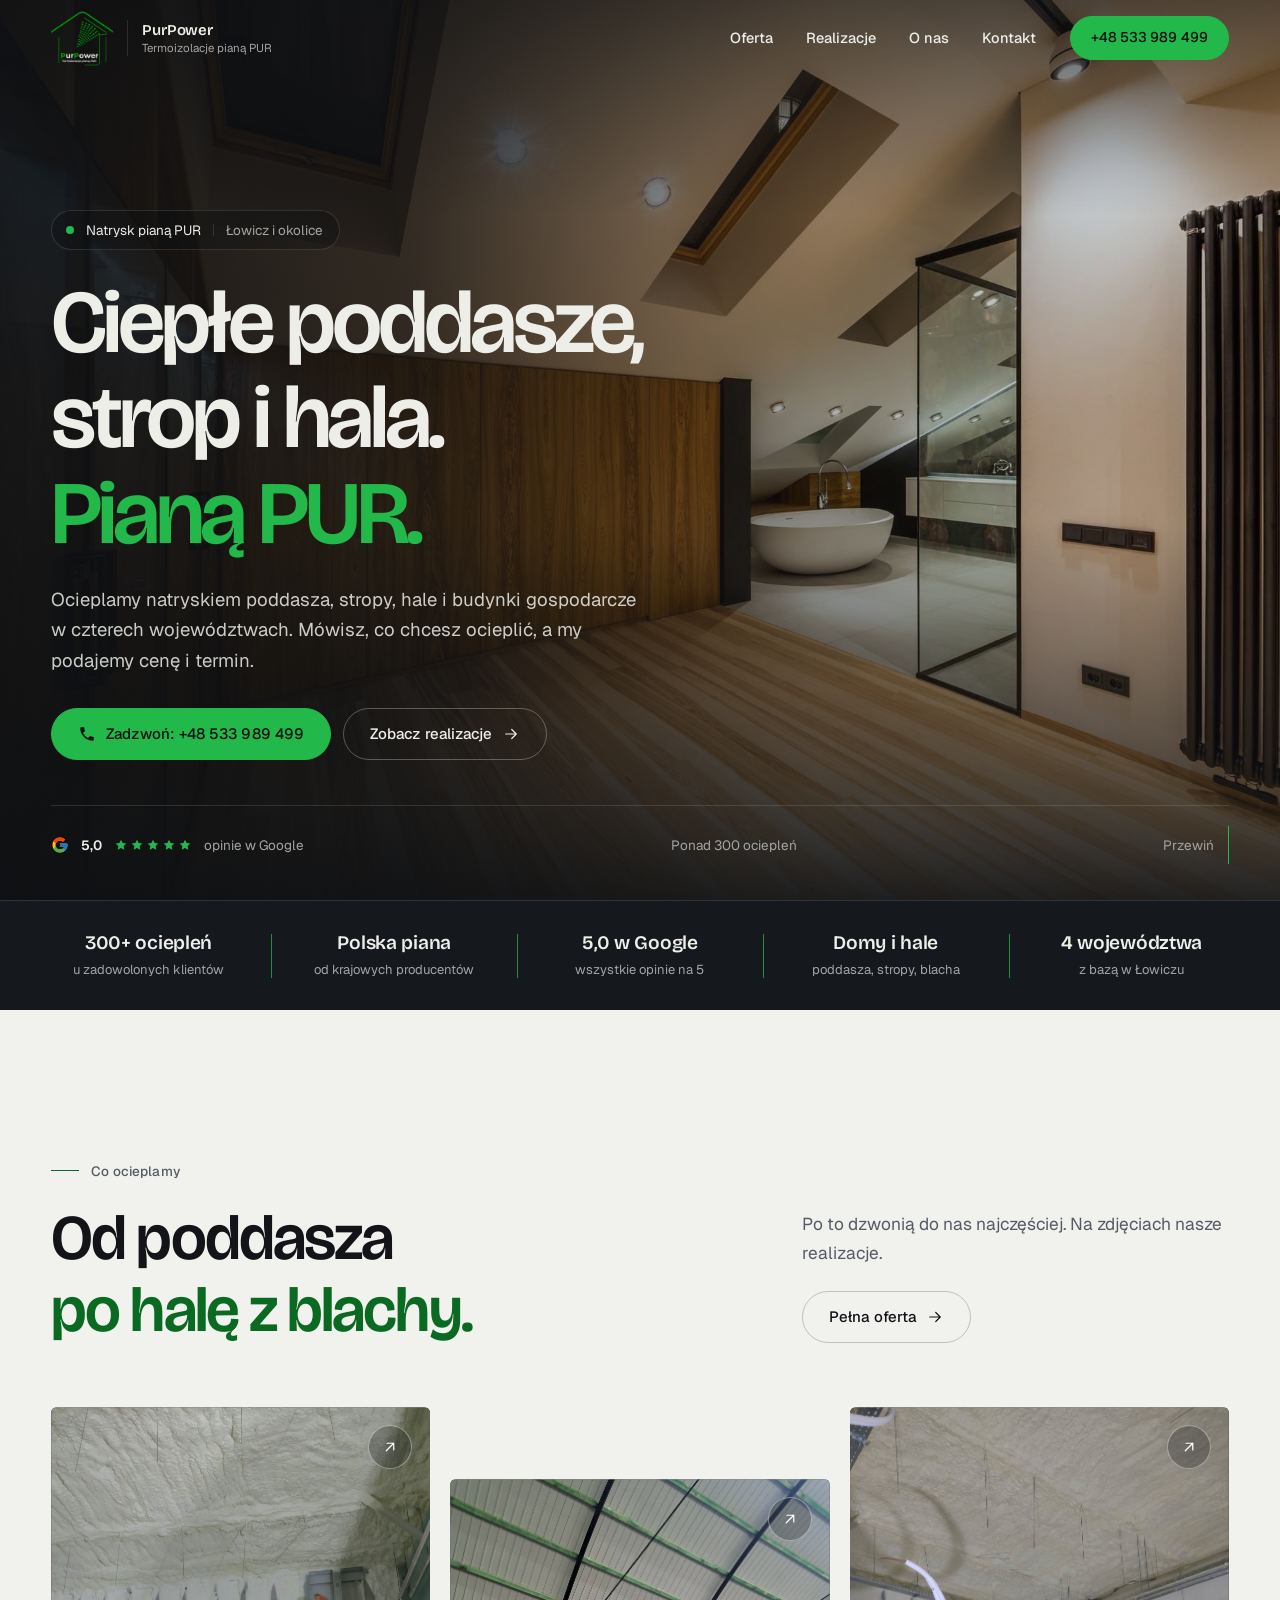
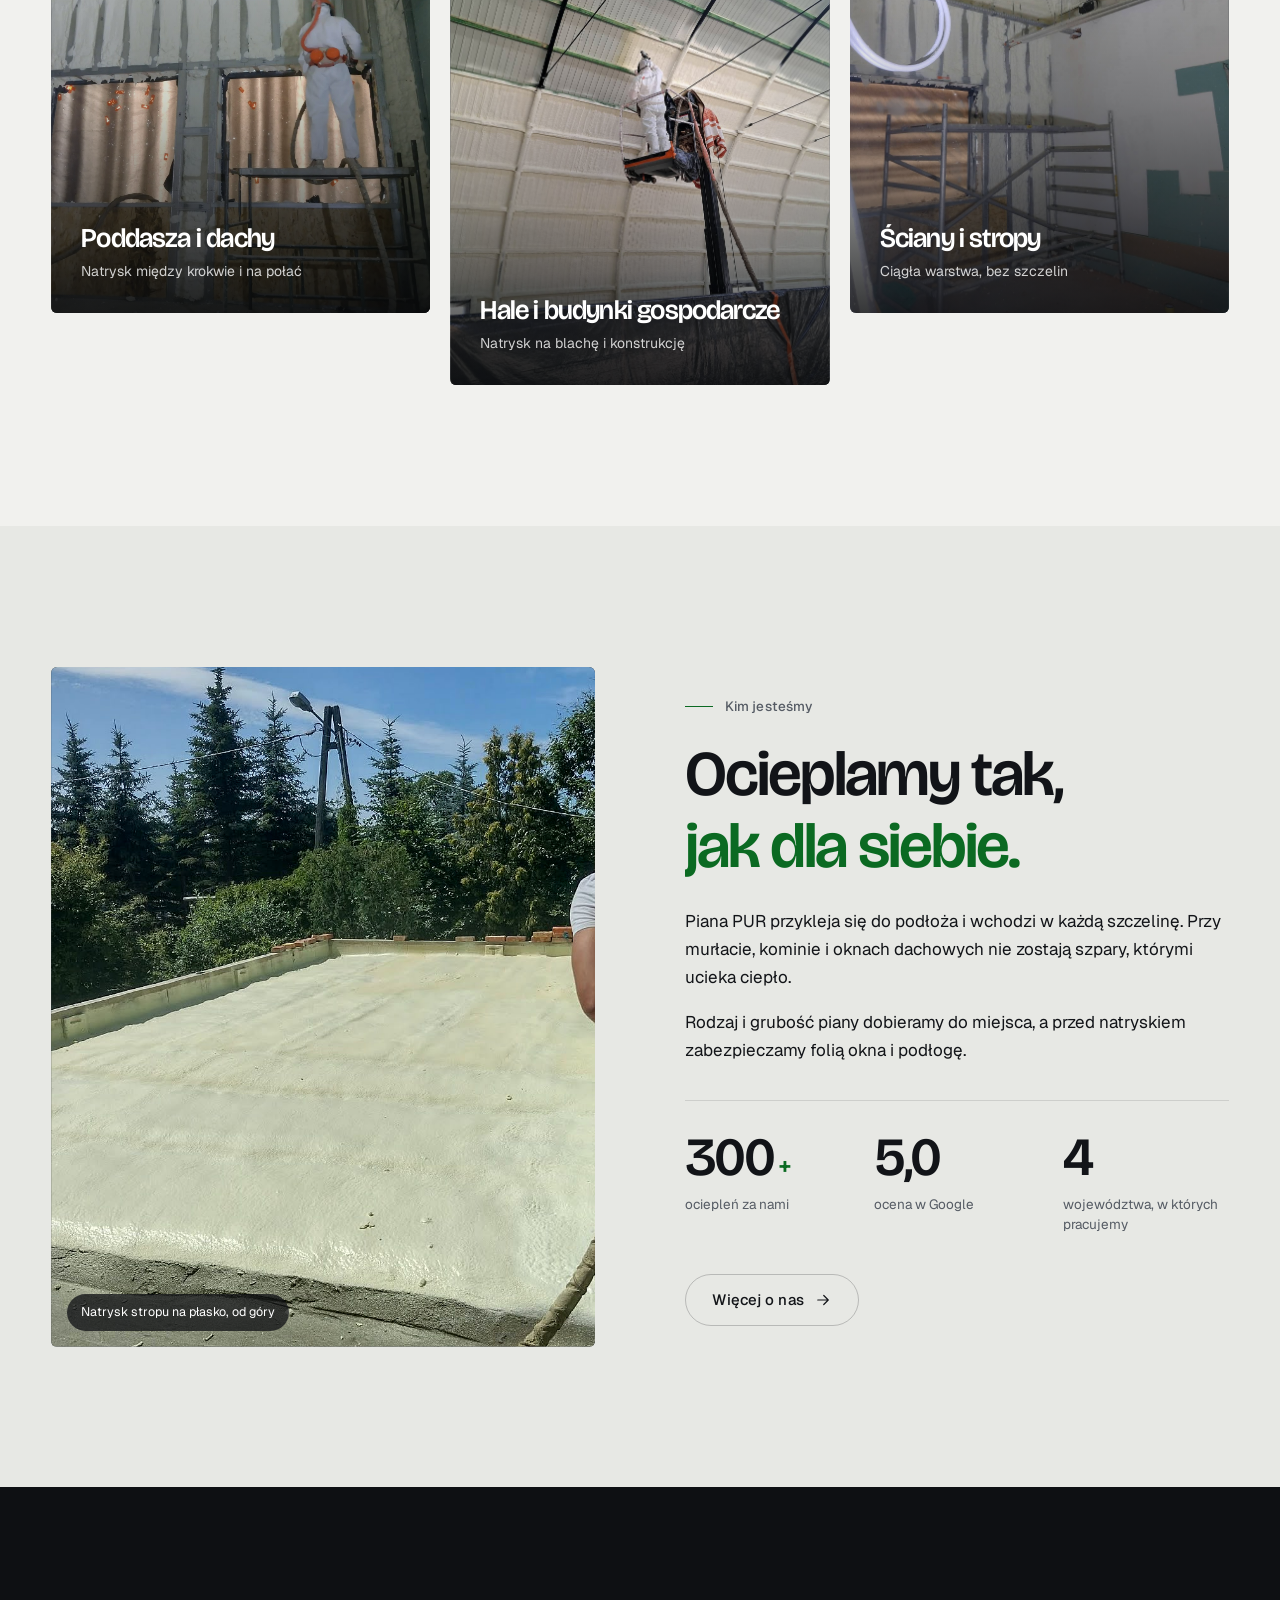
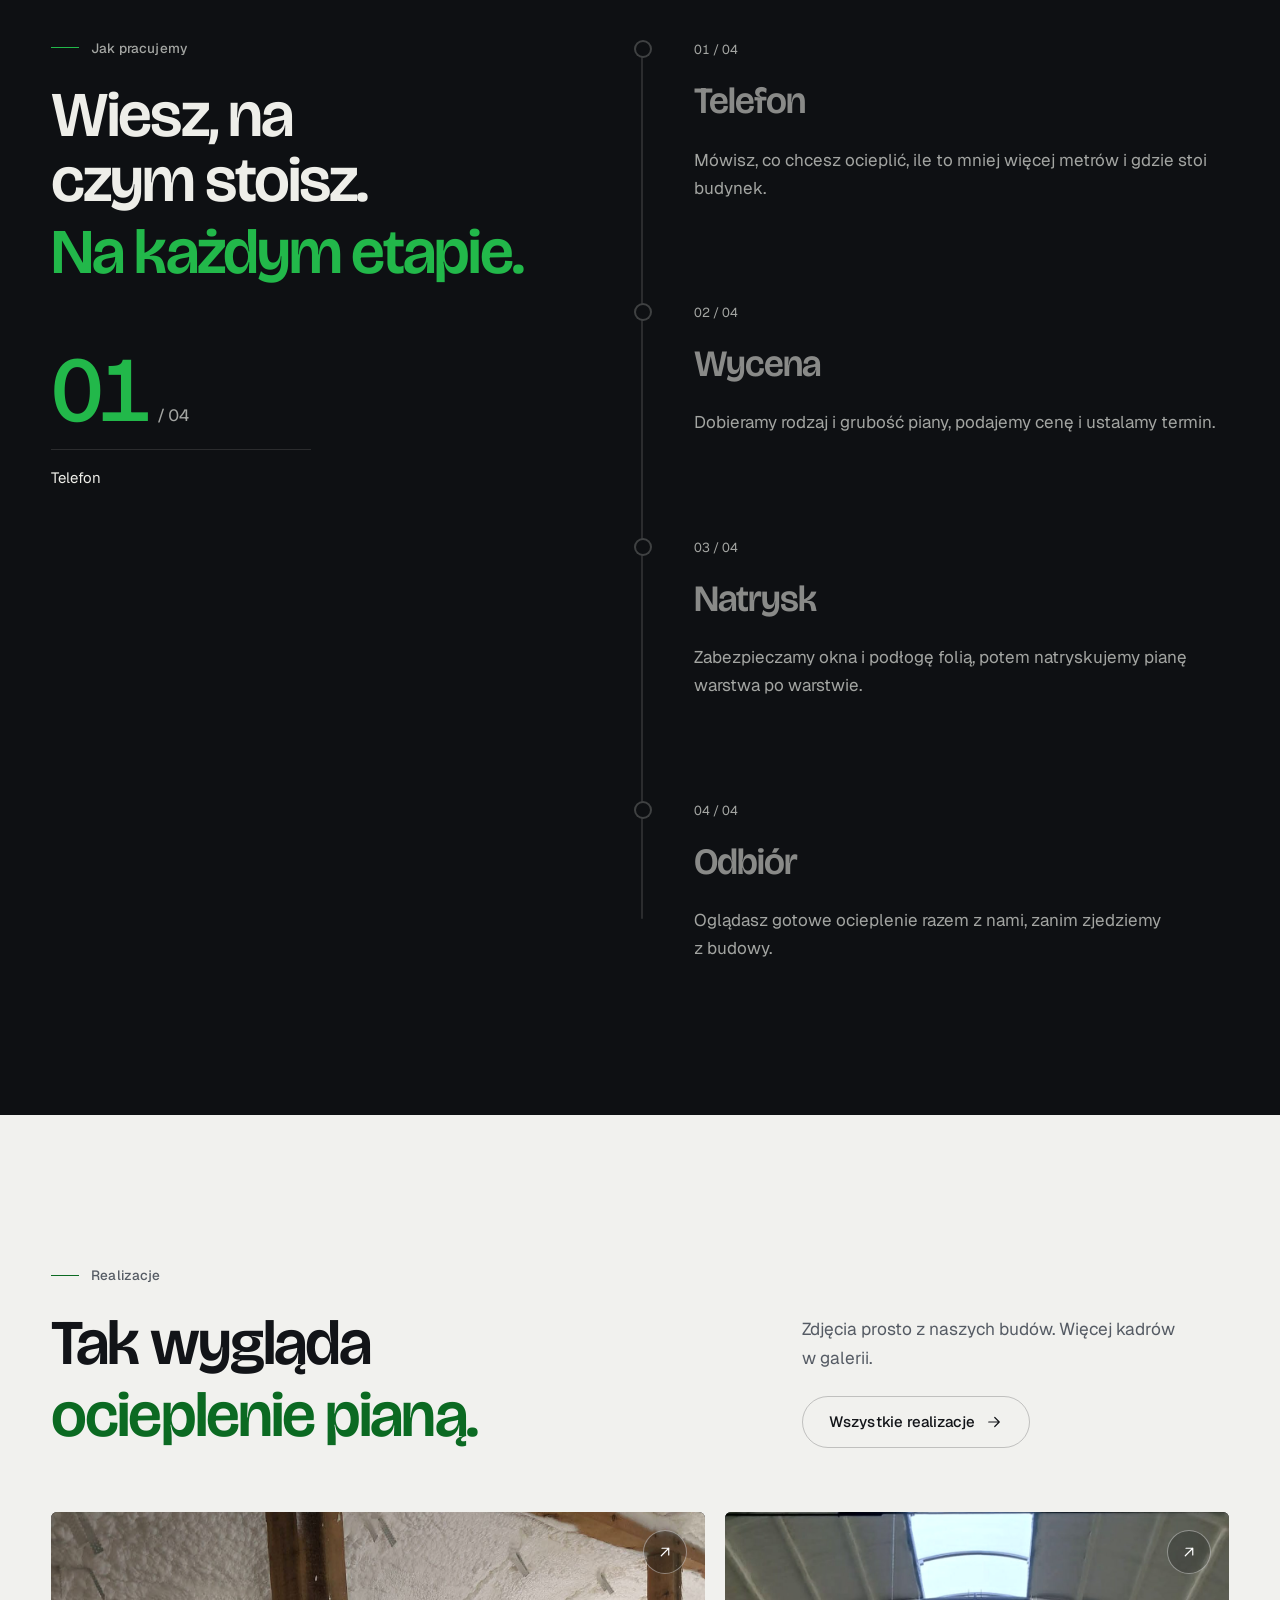
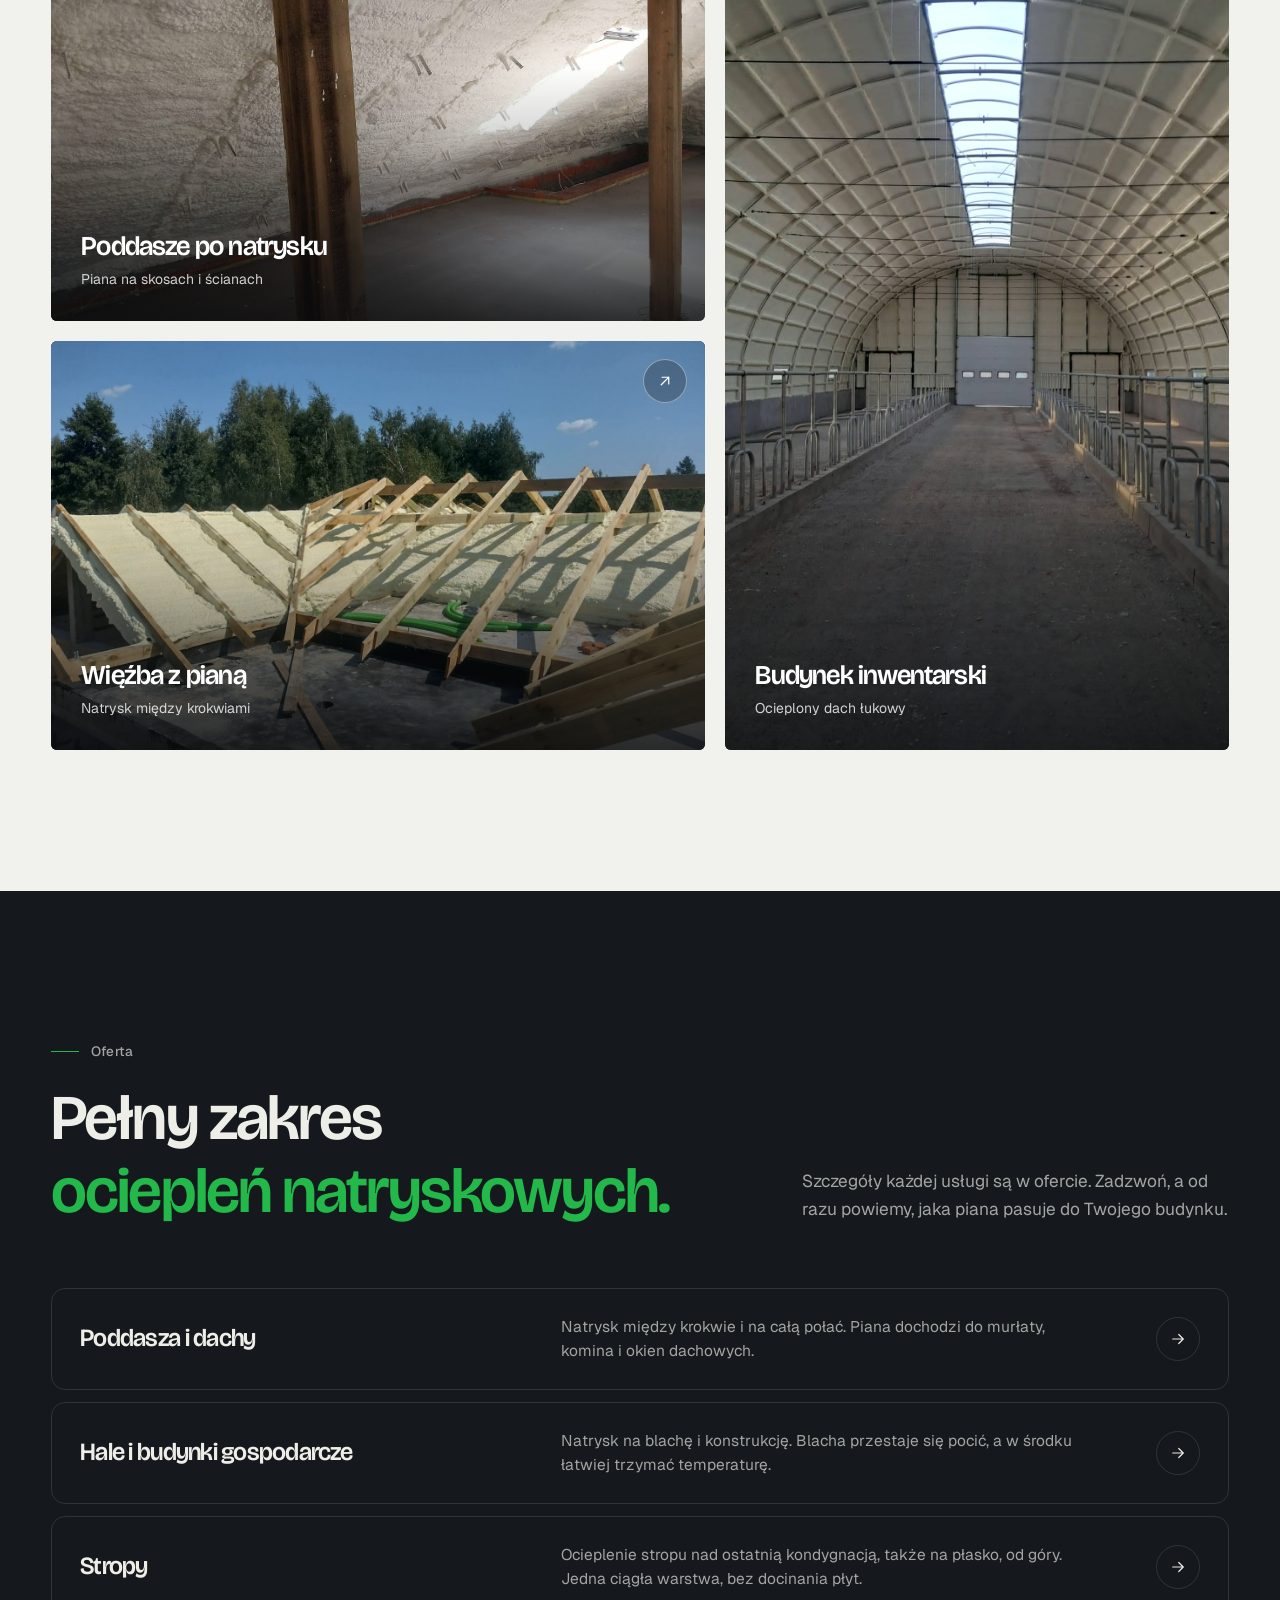
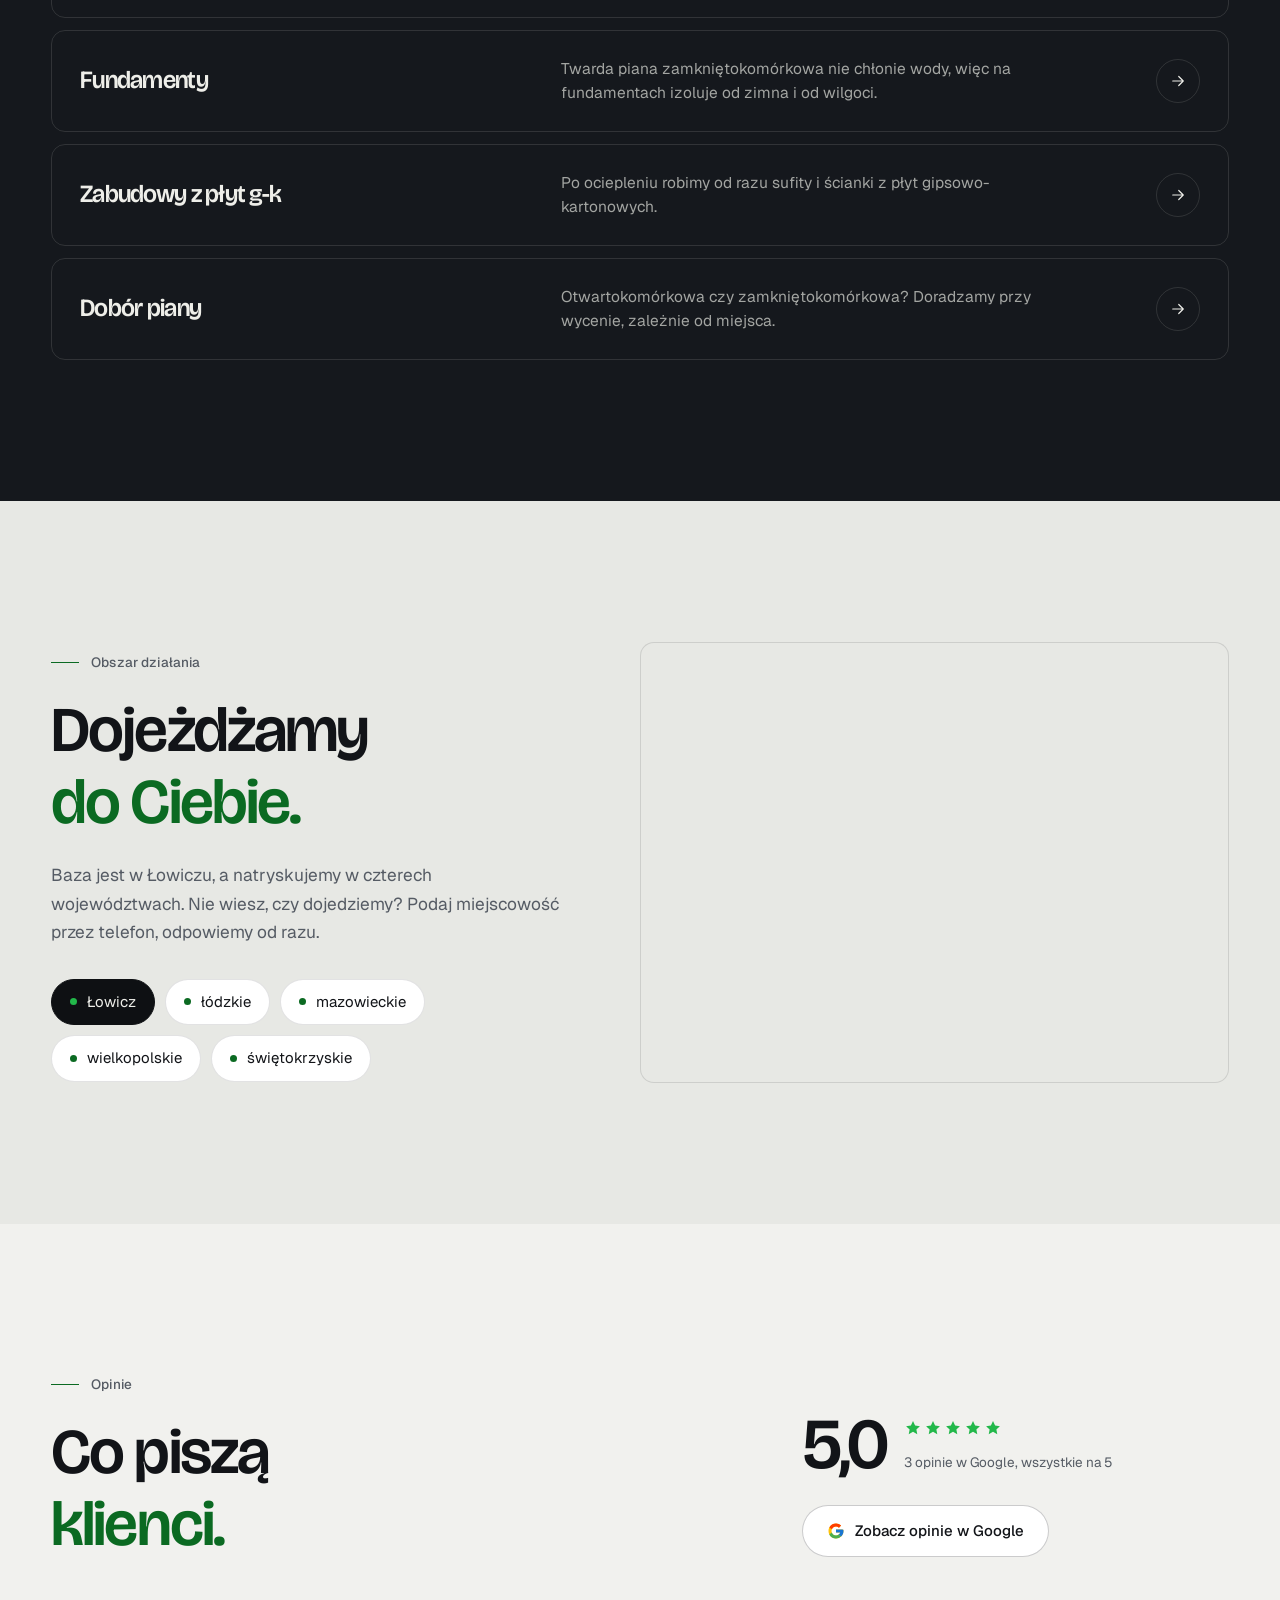
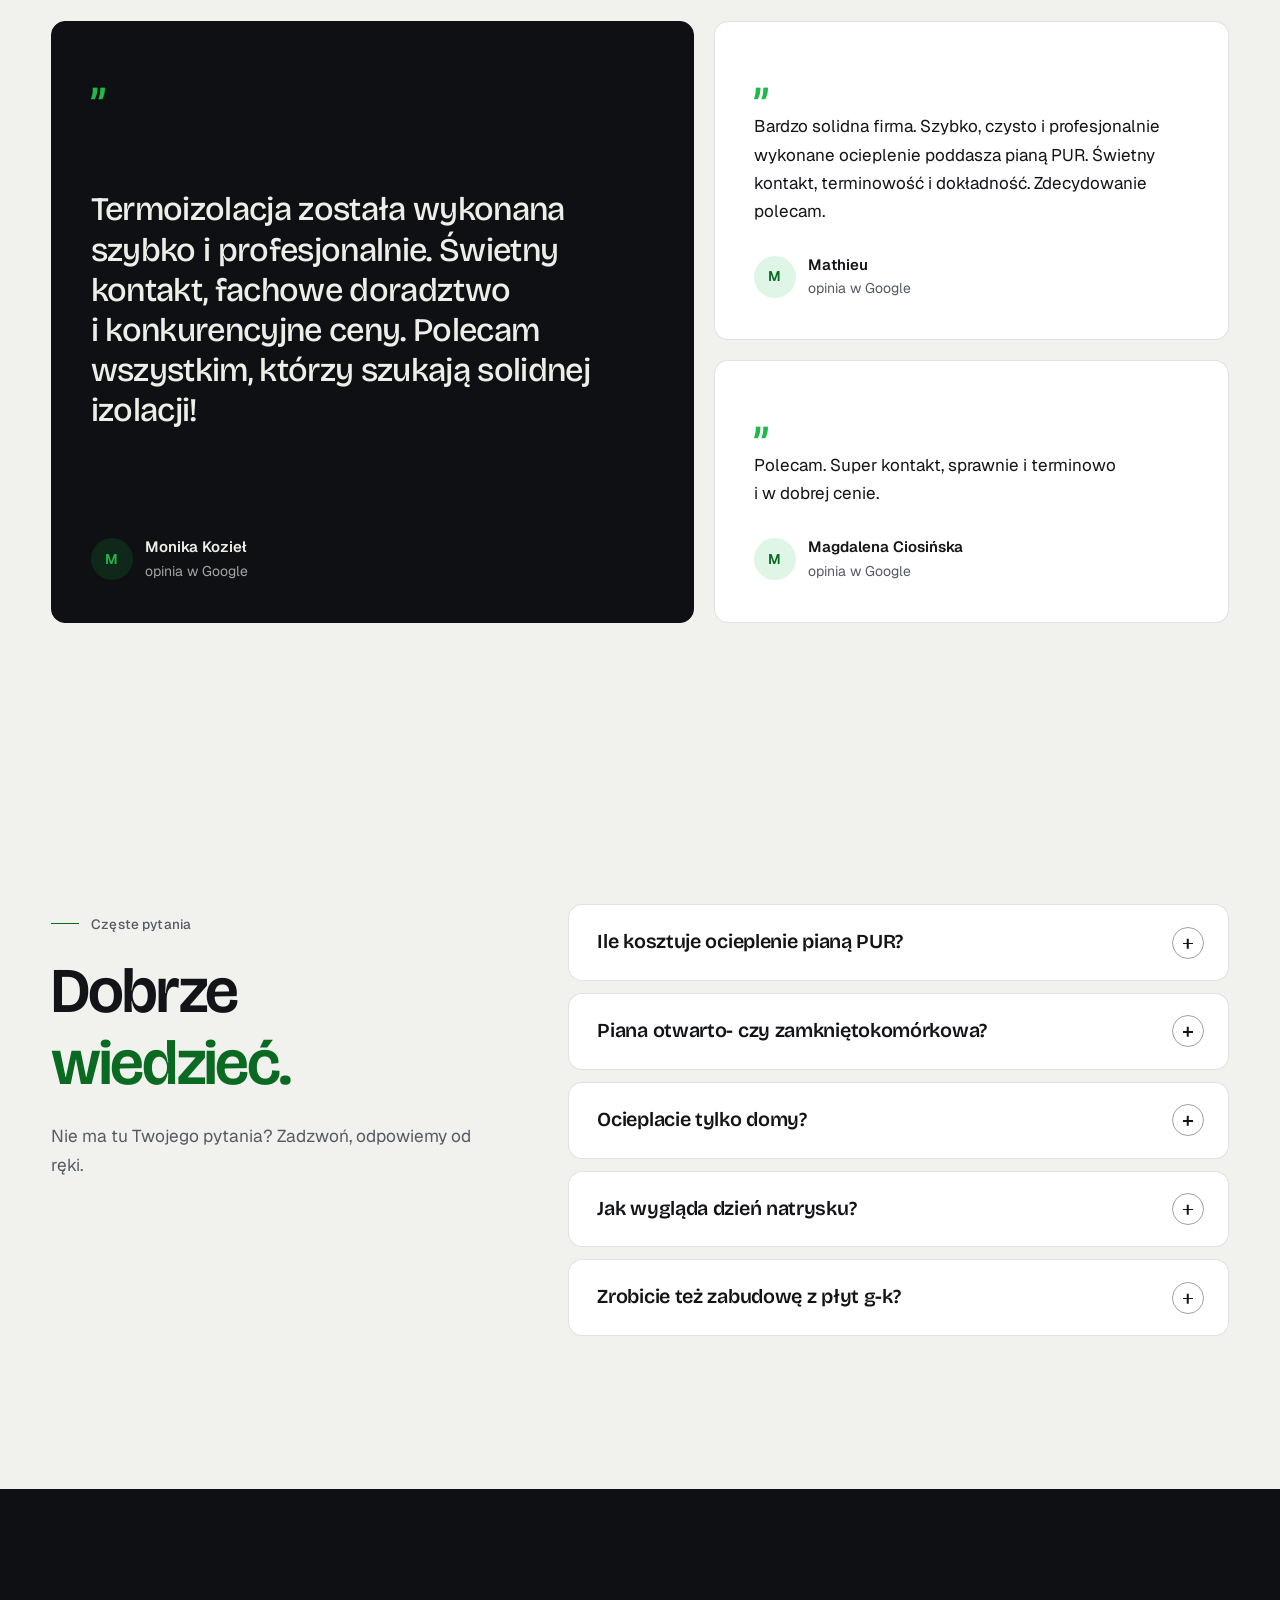
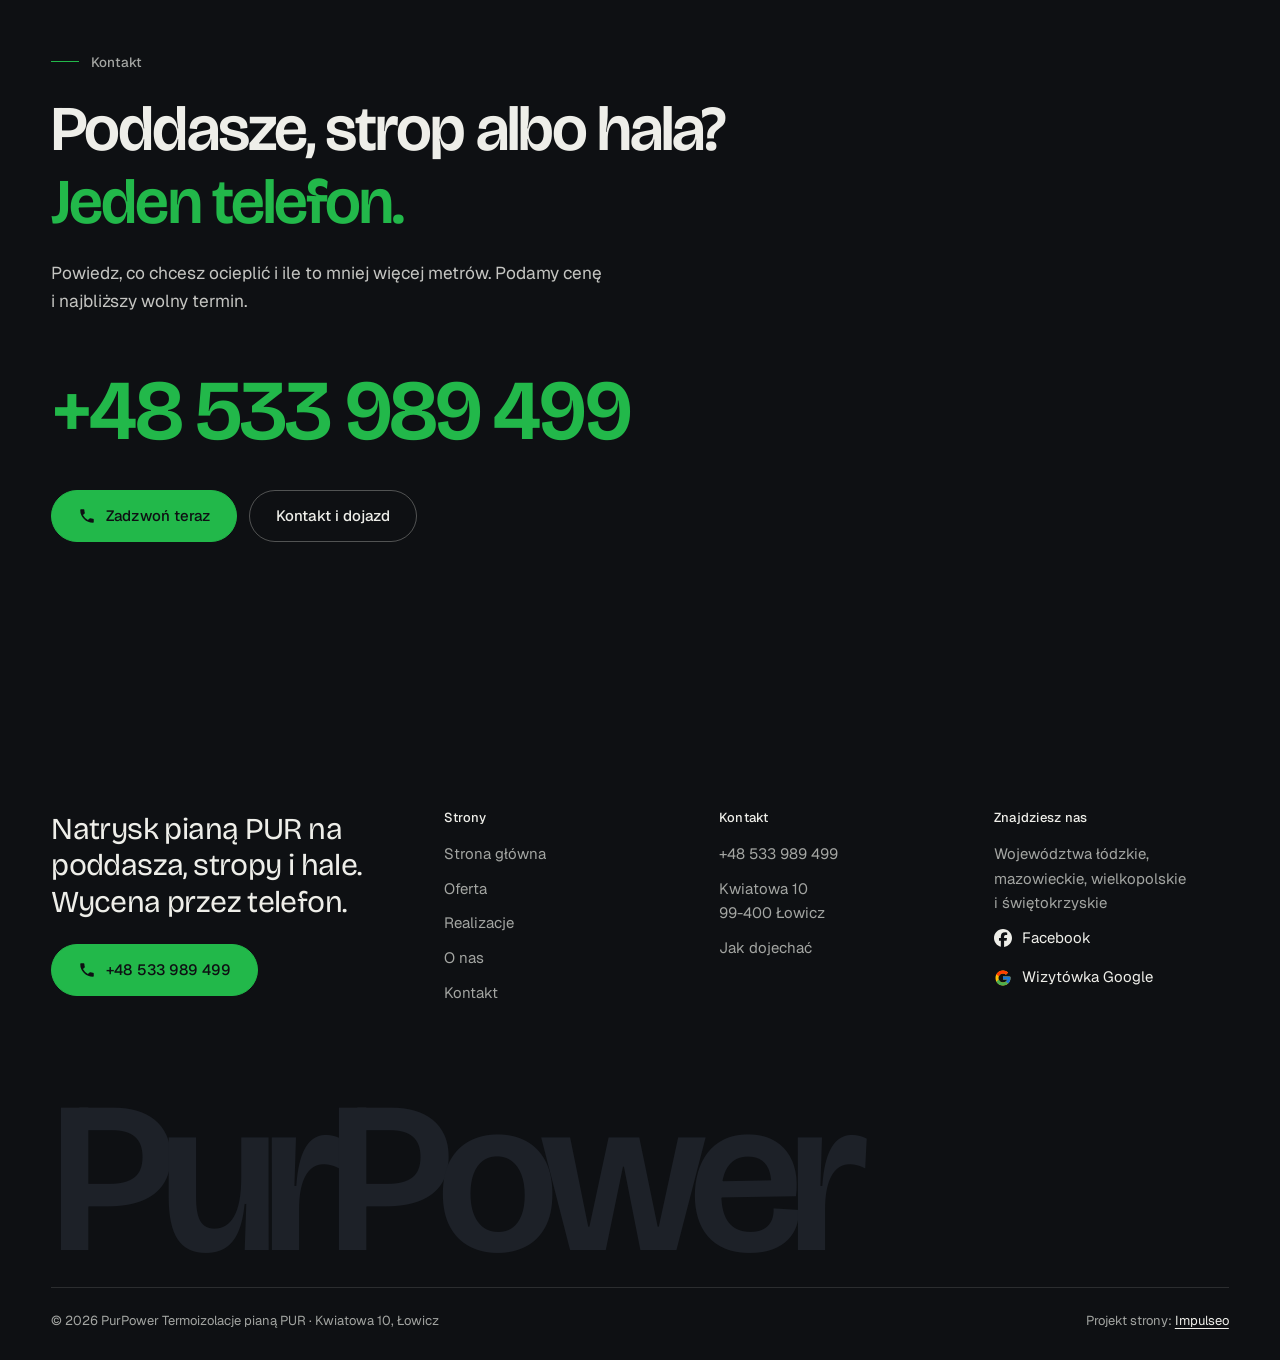
==== commit 2fe57576: "[claude-edit][cmt:f5c6843d-dee1-4066-bdc2-f0aee9a341f4] nowy projekt strony na wzór dema ElMac: graf" ====
--- a/index.html
+++ b/index.html
@@ -3,204 +3,387 @@
 <head>
 <meta charset="UTF-8">
 <meta name="viewport" content="width=device-width, initial-scale=1.0">
-<title>PurPower Termoizolacje pianą PUR · Łowicz</title>
-<meta name="description" content="PurPower - termoizolacje pianą PUR z Łowicza: poddasza, stropy, hale, magazyny, budynki gospodarcze i fundamenty. Ponad 300 ociepleń. Zadzwoń po wycenę: 533 989 499.">
-<link rel="canonical" href="https://kris20032.github.io/purpower-termoizolacje-piana-pur/">
+<title>PurPower - ocieplanie pianą PUR Łowicz | poddasza, stropy, hale</title>
+<meta name="description" content="PurPower z Łowicza: natrysk pianą PUR na poddasza, stropy, hale, budynki gospodarcze i fundamenty. Ponad 300 ociepleń, polska piana. Wycena przez telefon: +48 533 989 499.">
+<link rel="canonical" href="https://impulseo-pl.github.io/purpower-termoizolacje-piana-pur/">
 <meta name="robots" content="noindex, nofollow">
+<meta name="theme-color" content="#0E1013">
 <meta property="og:type" content="website">
 <meta property="og:locale" content="pl_PL">
 <meta property="og:site_name" content="PurPower Termoizolacje pianą PUR">
-<meta property="og:title" content="PurPower Termoizolacje pianą PUR · Łowicz">
-<meta property="og:description" content="PurPower - termoizolacje pianą PUR z Łowicza: poddasza, stropy, hale, magazyny, budynki gospodarcze i fundamenty. Ponad 300 ociepleń. Zadzwoń po wycenę: 533 989 499.">
-<meta property="og:url" content="https://kris20032.github.io/purpower-termoizolacje-piana-pur/">
-<meta property="og:image" content="https://kris20032.github.io/purpower-termoizolacje-piana-pur/img/og.jpg">
+<meta property="og:title" content="PurPower - ocieplanie pianą PUR Łowicz | poddasza, stropy, hale">
+<meta property="og:description" content="PurPower z Łowicza: natrysk pianą PUR na poddasza, stropy, hale, budynki gospodarcze i fundamenty. Ponad 300 ociepleń, polska piana. Wycena przez telefon: +48 533 989 499.">
+<meta property="og:url" content="https://impulseo-pl.github.io/purpower-termoizolacje-piana-pur/">
+<meta property="og:image" content="https://impulseo-pl.github.io/purpower-termoizolacje-piana-pur/img/og.jpg">
 <meta property="og:image:width" content="1200">
 <meta property="og:image:height" content="630">
 <meta name="twitter:card" content="summary_large_image">
-<script type="application/ld+json">{"@context": "https://schema.org", "@type": "LocalBusiness", "name": "PurPower Termoizolacje pianą PUR", "url": "https://kris20032.github.io/purpower-termoizolacje-piana-pur/", "telephone": "+48533989499", "image": "https://kris20032.github.io/purpower-termoizolacje-piana-pur/img/og.jpg", "areaServed": "Łowicz", "sameAs": ["https://maps.google.com/?cid=11678616191326609579&g_mp=Cidnb29nbGUubWFwcy5wbGFjZXMudjEuUGxhY2VzLlNlYXJjaFRleHQQAhgEIAA", "https://www.facebook.com/p/PurPower-Termoizolacje-pian%C4%85-PUR-61572513027092/"]}</script>
+<script type="application/ld+json">{"@context": "https://schema.org", "@type": "HomeAndConstructionBusiness", "name": "PurPower Termoizolacje pianą PUR", "url": "https://impulseo-pl.github.io/purpower-termoizolacje-piana-pur/", "telephone": "+48533989499", "image": "https://impulseo-pl.github.io/purpower-termoizolacje-piana-pur/img/og.jpg", "address": {"@type": "PostalAddress", "streetAddress": "Kwiatowa 10", "postalCode": "99-400", "addressLocality": "Łowicz", "addressCountry": "PL"}, "areaServed": ["województwo łódzkie", "województwo mazowieckie", "województwo wielkopolskie", "województwo świętokrzyskie"], "aggregateRating": {"@type": "AggregateRating", "ratingValue": "5.0", "reviewCount": "3"}, "sameAs": ["https://maps.google.com/?cid=11678616191326609579", "https://www.facebook.com/p/PurPower-Termoizolacje-pian%C4%85-PUR-61572513027092/"]}</script>
+<script>(function(){var d=document.documentElement;d.classList.add('js');try{if(!window.matchMedia('(prefers-reduced-motion: reduce)').matches)d.classList.add('anim');}catch(e){}setTimeout(function(){if(!d.classList.contains('anim-ok'))d.classList.remove('anim');},3500);})();</script>
+<script>(function(){try{var d=document.documentElement,q=/[?&]intro/.test(location.search);if(!q&&window.matchMedia&&matchMedia('(prefers-reduced-motion: reduce)').matches)return;if(!q&&sessionStorage.getItem('purpower_intro'))return;sessionStorage.setItem('purpower_intro','1');d.classList.add('intro-on');setTimeout(function(){d.classList.remove('intro-on','intro-gra','intro-out');d.classList.add('hero-go')},4600);}catch(e){}})();</script>
+<link rel="preload" as="image" href="img/hero.jpg" fetchpriority="high">
 <link rel="preconnect" href="https://fonts.googleapis.com">
 <link rel="preconnect" href="https://fonts.gstatic.com" crossorigin>
-<link href="https://fonts.googleapis.com/css2?family=Space+Grotesk:wght@500;600;700&family=DM+Sans:opsz,wght@9..40,400;9..40,500;9..40,600&display=swap" rel="stylesheet">
-<link rel="stylesheet" href="assets/styles.css?v=3cefeb31">
+<link href="https://fonts.googleapis.com/css2?family=Bricolage+Grotesque:opsz,wght@12..96,400..700&family=Geist:wght@400..600&display=swap" rel="stylesheet">
+<link rel="stylesheet" href="assets/styles.css?v=20261030a">
+<script src="assets/lenis.min.js?v=1.1.20" defer></script>
+<script src="assets/main.js?v=20261030a" defer></script>
 </head>
 <body>
-
-<header class="nav">
-  <div class="wrap nav-inner">
-    <a class="brand brand-has-logo" href="index.html"><img class="brand-logo" src="img/logo.png" alt="PurPower Termoizolacje pianą PUR" width="240" height="216" decoding="async"></a>
-    <nav class="nav-links">
-      <a href="oferta.html">Oferta</a>
-      <a href="realizacje.html">Realizacje</a>
-      <a href="o-nas.html">O nas</a>
-      <a href="kontakt.html">Kontakt</a>
-      <a href="tel:+48533989499" class="btn btn-accent">Zadzwoń +48 533 989 499</a>
-    </nav>
-    <button class="nav-toggle" aria-label="Menu"><span></span><span></span><span></span></button>
-  </div>
+<a class="skip" href="#tresc">Przejdź do treści</a>
+<header class="site-head">
+<div class="intro" aria-hidden="true"><span class="intro-line"><i></i></span><span class="intro-meta">natrysk pianą PUR · Łowicz</span></div><div class="head-in">
+  <a class="brand" href="index.html" aria-label="PurPower - strona główna">
+    <span class="znak"><img class="wm logo-img" src="img/logo-ciemne.png" alt="PurPower Termoizolacje pianą PUR" width="600" height="534" decoding="async"></span>
+    <span class="brand-sub"><b>PurPower</b><br>Termoizolacje pianą PUR</span>
+  </a>
+  <nav class="nav-links" aria-label="Menu główne">
+    <a class="nl" href="oferta.html">Oferta</a><a class="nl" href="realizacje.html">Realizacje</a><a class="nl" href="o-nas.html">O&nbsp;nas</a><a class="nl" href="kontakt.html">Kontakt</a>
+    <a class="btn btn-pur nav-cta" href="tel:+48533989499">+48 533 989 499</a>
+  </nav>
+  <button class="burger" type="button" aria-label="Otwórz menu" aria-expanded="false" aria-controls="mnav"><span></span><span></span></button>
+</div>
 </header>
-
-<main>
-<section class="hero-fach">
-  <img class="hf-photo" src="img/hero.jpg" fetchpriority="high" data-rotate="img/g1.jpg|img/g3.jpg" alt="PurPower Termoizolacje pianą PUR" width="1880" height="1255">
-  <div class="hf-panel">
-    <div class="hf-inner">
-      <span class="hf-kicker">Natrysk pianą PUR · Łowicz i okolice</span>
-      <h1 class="hf-title">Ciepłe poddasze <em>z natrysku pianą PUR</em></h1>
-      <p class="hf-lead">Ocieplamy pianą PUR poddasza, stropy, hale i budynki gospodarcze. Ponad 300 ociepleń za nami, na pianach polskich producentów.</p>
-      <a class="hf-phone" href="tel:+48533989499"><span class="hf-phone-lab">Zadzwoń teraz</span><span class="hf-phone-num"><svg class="ico-tel" width="16" height="16" viewBox="0 0 24 24" fill="none" aria-hidden="true"><path d="M6.6 10.8a15.5 15.5 0 0 0 6.6 6.6l2.2-2.2a1 1 0 0 1 1-.24 11.4 11.4 0 0 0 3.6.58 1 1 0 0 1 1 1V20a1 1 0 0 1-1 1A17 17 0 0 1 3 4a1 1 0 0 1 1-1h3.5a1 1 0 0 1 1 1c0 1.25.2 2.46.58 3.6a1 1 0 0 1-.25 1l-2.23 2.2Z" fill="currentColor"/></svg> +48 533 989 499</span></a>
-      <div class="hf-actions">
-        <a href="kontakt.html" class="btn btn-accent">Zapytaj o wycenę <span class="arr">→</span></a>
-        <a href="tel:+48533989499" class="btn btn-ghost hf-ghost">Zadzwoń +48 533 989 499</a>
-      </div>
-      <div class="hf-trust"><svg class="ico-star" width="14" height="14" viewBox="0 0 24 24" style="vertical-align:-2px" aria-hidden="true"><path d="M12 2.8l2.85 5.8 6.4.93-4.63 4.5 1.1 6.37L12 17.4l-5.72 3 1.1-6.37-4.63-4.5 6.4-.93L12 2.8Z" fill="currentColor"/></svg> Ocena 5,0 w Google</div>
-    </div>
-  </div>
-</section>
-<section class="fach-promise">
-  <div class="wrap">
-    <ul class="fp-row reveal"><li>Wycena przez telefon</li><li>Piana otwarto- i zamkniętokomórkowa</li><li>Domy, hale, budynki gospodarcze</li></ul>
-  </div>
-</section>
-<section class="opinie-mini" aria-label="Opinie klientów">
-  <div class="wrap">
-    <div class="om-row">
-      <div class="om-item reveal"><blockquote>„Termoizolacja została wykonana szybko i profesjonalnie.”</blockquote><span class="om-autor">Monika Kozieł</span></div>
-      <div class="om-item reveal"><blockquote>„Bardzo solidna firma.”</blockquote><span class="om-autor">Mathieu</span></div>
-      <div class="om-item reveal"><blockquote>„Polecam.”</blockquote><span class="om-autor">Magdalena Ciosińska</span></div>
-    </div>
-  </div>
-</section>
-<section class="gateways-band">
-  <div class="wrap">
-    <div class="gateways">
-      <a href="oferta.html" class="gateway reveal"><img src="img/g2.jpg" alt="Poddasza i dachy" loading="lazy" width="1434" height="1956" decoding="async"><span class="g-ttl">Poddasza i dachy</span></a>
-      <a href="oferta.html" class="gateway reveal"><img src="img/g4.jpg" alt="Hale, magazyny i budynki gospodarcze" loading="lazy" width="1530" height="2040" decoding="async"><span class="g-ttl">Hale, magazyny i budynki gospodarcze</span></a>
-      <a href="oferta.html" class="gateway reveal"><img src="img/g5.jpg" alt="Stropy" loading="lazy" width="1518" height="1108" decoding="async"><span class="g-ttl">Stropy</span></a>
-    </div>
-  </div>
-</section>
-<section class="proces proces-os fachowcy">
+<script>(function(){var d=document.documentElement;if(!d.classList.contains('intro-on'))return;
+var wyszlo=false,koniec=false,t0=Date.now();
+function heroGotowe(){var im=document.querySelector('.hero-media img');return !!(im&&im.complete&&im.naturalWidth>0);}
+function sprzataj(){if(koniec)return;koniec=true;d.classList.add('hero-go');d.classList.remove('intro-on','intro-gra','intro-out');
+['--i-w','--i-h','--i-px','--i-py','--i-zmniejsz','--i-baza-w','--i-baza-h'].forEach(function(k){d.style.removeProperty(k);});
+try{document.dispatchEvent(new Event('wejscie:koniec'));}catch(e){}}
+function wyjdz(){if(wyszlo||koniec)return;wyszlo=true;d.classList.add('intro-out');setTimeout(function(){d.classList.add('hero-go');},240);setTimeout(sprzataj,880);}
+function moze(){if(wyszlo||koniec)return;var t=Date.now()-t0;if(t>=1240&&(heroGotowe()||t>=1700))wyjdz();else setTimeout(moze,60);}
+try{var znak=document.querySelector('.brand .znak'),wm=znak&&znak.querySelector('.wm');if(!wm){sprzataj();return;}
+znak.classList.add('mierze');var r=wm.getBoundingClientRect();znak.classList.remove('mierze');
+if(!r.width||!r.height){sprzataj();return;}
+var W=window.innerWidth,H=window.innerHeight,cel=W<680?Math.min(W*0.5,220):Math.min(W*0.24,340);cel=Math.max(r.width,cel);
+var u=function(k,v){d.style.setProperty(k,v);};
+u('--i-w',Math.round(cel)+'px');u('--i-h',Math.round(cel*r.height/r.width)+'px');u('--i-zmniejsz',(r.width/cel).toFixed(4));
+u('--i-px',Math.round(r.left+r.width/2-W/2)+'px');u('--i-py',Math.round(r.top+r.height/2-H/2)+'px');
+u('--i-baza-w',Math.round(r.width)+'px');u('--i-baza-h',Math.round(r.height)+'px');
+requestAnimationFrame(function(){requestAnimationFrame(function(){d.classList.add('intro-gra');t0=Date.now();moze();});});
+['wheel','touchstart','keydown','pointerdown'].forEach(function(ev){window.addEventListener(ev,function(){sprzataj();},{once:true,passive:true});});
+setTimeout(sprzataj,3900);
+}catch(e){sprzataj();}})();</script>
+<div class="mnav" id="mnav">
+  <div class="mnav-in">
+    <a class="ml" href="index.html" aria-current="page">Strona główna</a><a class="ml" href="oferta.html">Oferta</a><a class="ml" href="realizacje.html">Realizacje</a><a class="ml" href="o-nas.html">O&nbsp;nas</a><a class="ml" href="kontakt.html">Kontakt</a>
+    <div class="mnav-foot">
+      <span>Wycena przez telefon, Łowicz i&nbsp;okolice</span>
+      <a class="btn btn-pur" href="tel:+48533989499"><svg class="ico" width="16" height="16" viewBox="0 0 24 24" fill="none" aria-hidden="true"><path d="M6.6 10.8a15.5 15.5 0 0 0 6.6 6.6l2.2-2.2a1 1 0 0 1 1-.24 11.4 11.4 0 0 0 3.6.58 1 1 0 0 1 1 1V20a1 1 0 0 1-1 1A17 17 0 0 1 3 4a1 1 0 0 1 1-1h3.5a1 1 0 0 1 1 1c0 1.25.2 2.46.58 3.6a1 1 0 0 1-.25 1l-2.23 2.2Z" fill="currentColor"/></svg>+48 533 989 499</a>
+    </div>
+  </div>
+</div>
+<main id="tresc">
+
+<section class="hero">
+  <div class="hero-media"><img src="img/hero.jpg" alt="Wykończone, ciepłe poddasze z oknami dachowymi i drewnianą zabudową" width="1880" height="1255" decoding="async" fetchpriority="high"></div>
+  <div class="hero-in">
+    <p class="hero-tag up" style="--d:0"><span class="live" aria-hidden="true"></span>Natrysk pianą PUR<span class="sep" aria-hidden="true"></span><span class="muted">Łowicz i&nbsp;okolice</span></p>
+    <h1><span class="ln"><span class="ln-i" style="--k:0">Ciepłe poddasze,</span></span><span class="ln"><span class="ln-i" style="--k:1">strop i&nbsp;hala.</span></span><span class="ln"><span class="ln-i" style="--k:2"><em>Pianą PUR.</em></span></span></h1>
+    <p class="hero-lead up" style="--d:380">Ocieplamy natryskiem poddasza, stropy, hale i&nbsp;budynki gospodarcze w&nbsp;czterech województwach. Mówisz, co chcesz ocieplić, a&nbsp;my podajemy cenę i&nbsp;termin.</p>
+    <div class="hero-ctas up" style="--d:500">
+      <a class="btn btn-pur" href="tel:+48533989499"><svg class="ico" width="16" height="16" viewBox="0 0 24 24" fill="none" aria-hidden="true"><path d="M6.6 10.8a15.5 15.5 0 0 0 6.6 6.6l2.2-2.2a1 1 0 0 1 1-.24 11.4 11.4 0 0 0 3.6.58 1 1 0 0 1 1 1V20a1 1 0 0 1-1 1A17 17 0 0 1 3 4a1 1 0 0 1 1-1h3.5a1 1 0 0 1 1 1c0 1.25.2 2.46.58 3.6a1 1 0 0 1-.25 1l-2.23 2.2Z" fill="currentColor"/></svg>Zadzwoń: +48 533 989 499</a>
+      <a class="btn btn-ghost" href="realizacje.html">Zobacz realizacje<svg class="ico arr" width="18" height="18" viewBox="0 0 24 24" fill="none" stroke="currentColor" stroke-width="1.6" stroke-linecap="round" stroke-linejoin="round" aria-hidden="true"><path d="M5 12h14M13 6l6 6-6 6"/></svg></a>
+    </div>
+    <div class="hero-foot up" style="--d:640">
+      <span class="rate"><svg class="g-logo" viewBox="0 0 48 48" aria-hidden="true"><path fill="#FFC107" d="M43.6 20.5H42V20H24v8h11.3C33.7 32.7 29.2 36 24 36c-6.6 0-12-5.4-12-12s5.4-12 12-12c3.1 0 5.8 1.2 7.9 3.1l5.7-5.7C34 6.1 29.3 4 24 4 12.9 4 4 12.9 4 24s8.9 20 20 20 20-8.9 20-20c0-1.3-.1-2.4-.4-3.5z"/><path fill="#FF3D00" d="m6.3 14.7 6.6 4.8C14.7 15.1 19 12 24 12c3.1 0 5.8 1.2 7.9 3.1l5.7-5.7C34 6.1 29.3 4 24 4 16.3 4 9.7 8.3 6.3 14.7z"/><path fill="#4CAF50" d="M24 44c5.2 0 9.9-2 13.4-5.2l-6.2-5.2A11.9 11.9 0 0 1 24 36c-5.2 0-9.6-3.3-11.3-7.9l-6.5 5C9.5 39.6 16.2 44 24 44z"/><path fill="#1976D2" d="M43.6 20.5H42V20H24v8h11.3a12 12 0 0 1-4.1 5.6l6.2 5.2C37 39.2 44 34 44 24c0-1.3-.1-2.4-.4-3.5z"/></svg><b>5,0</b><span class="stars" aria-label="Ocena 5 na 5"><svg viewBox="0 0 24 24" aria-hidden="true"><path fill="currentColor" d="M12 2.8l2.8 5.9 6.4.8-4.7 4.4 1.2 6.3L12 17.1l-5.7 3.1 1.2-6.3L2.8 9.5l6.4-.8z"/></svg><svg viewBox="0 0 24 24" aria-hidden="true"><path fill="currentColor" d="M12 2.8l2.8 5.9 6.4.8-4.7 4.4 1.2 6.3L12 17.1l-5.7 3.1 1.2-6.3L2.8 9.5l6.4-.8z"/></svg><svg viewBox="0 0 24 24" aria-hidden="true"><path fill="currentColor" d="M12 2.8l2.8 5.9 6.4.8-4.7 4.4 1.2 6.3L12 17.1l-5.7 3.1 1.2-6.3L2.8 9.5l6.4-.8z"/></svg><svg viewBox="0 0 24 24" aria-hidden="true"><path fill="currentColor" d="M12 2.8l2.8 5.9 6.4.8-4.7 4.4 1.2 6.3L12 17.1l-5.7 3.1 1.2-6.3L2.8 9.5l6.4-.8z"/></svg><svg viewBox="0 0 24 24" aria-hidden="true"><path fill="currentColor" d="M12 2.8l2.8 5.9 6.4.8-4.7 4.4 1.2 6.3L12 17.1l-5.7 3.1 1.2-6.3L2.8 9.5l6.4-.8z"/></svg></span><span>opinie w&nbsp;Google</span></span>
+      <span>Ponad 300 ociepleń</span>
+      <span class="cue" aria-hidden="true">Przewiń<span class="cue-line"><i></i></span></span>
+    </div>
+  </div>
+</section>
+
+<section class="strip" aria-label="Najważniejsze w skrócie">
+  <div class="strip-in">
+    <div class="strip-it"><div class="k">300+ ociepleń</div><div class="v">u&nbsp;zadowolonych klientów</div></div>
+    <div class="strip-it"><div class="k">Polska piana</div><div class="v">od krajowych producentów</div></div>
+    <div class="strip-it"><div class="k">5,0 w&nbsp;Google</div><div class="v">wszystkie opinie na 5</div></div>
+    <div class="strip-it"><div class="k">Domy i&nbsp;hale</div><div class="v">poddasza, stropy, blacha</div></div>
+    <div class="strip-it"><div class="k">4 województwa</div><div class="v">z&nbsp;bazą w&nbsp;Łowiczu</div></div>
+  </div>
+</section>
+
+<section class="sec" id="uslugi">
+  <div class="wrap">
+    <div class="sec-head">
+      <div>
+        <p class="eyebrow rv">Co ocieplamy</p>
+        <h2 class="h2 rv rv-h"><span class="ln"><span class="ln-i" style="--k:0">Od poddasza</span></span><span class="ln"><span class="ln-i" style="--k:1"><em>po halę z&nbsp;blachy.</em></span></span></h2>
+      </div>
+      <div class="side rv" style="--d:120">
+        <p class="lead">Po to dzwonią do nas najczęściej. Na zdjęciach nasze realizacje.</p>
+        <a class="btn btn-ghost" href="oferta.html">Pełna oferta<svg class="ico arr" width="18" height="18" viewBox="0 0 24 24" fill="none" stroke="currentColor" stroke-width="1.6" stroke-linecap="round" stroke-linejoin="round" aria-hidden="true"><path d="M5 12h14M13 6l6 6-6 6"/></svg></a>
+      </div>
+    </div>
+    <div class="tiles-3">
+      <a class="tile rv-img rv" style="--d:0" href="oferta.html#poddasza">
+        <img src="img/g2.jpg" alt="Natrysk pianą PUR na ściany i skosy poddasza - realizacja PurPower" width="1434" height="1956" decoding="async">
+        <span class="go" aria-hidden="true"><svg class="ico" width="18" height="18" viewBox="0 0 24 24" fill="none" stroke="currentColor" stroke-width="1.6" stroke-linecap="round" stroke-linejoin="round" aria-hidden="true"><path d="M7 17 17 7M8 7h9v9"/></svg></span>
+        <span class="tile-cap"><h3>Poddasza i&nbsp;dachy</h3><span>Natrysk między krokwie i&nbsp;na połać</span></span>
+      </a><a class="tile rv-img rv" style="--d:120" href="oferta.html#hale">
+        <img src="img/g4.jpg" alt="Natrysk pianą PUR w hali łukowej z podnośnika - realizacja PurPower" width="1530" height="2040" decoding="async">
+        <span class="go" aria-hidden="true"><svg class="ico" width="18" height="18" viewBox="0 0 24 24" fill="none" stroke="currentColor" stroke-width="1.6" stroke-linecap="round" stroke-linejoin="round" aria-hidden="true"><path d="M7 17 17 7M8 7h9v9"/></svg></span>
+        <span class="tile-cap"><h3>Hale i&nbsp;budynki gospodarcze</h3><span>Natrysk na blachę i&nbsp;konstrukcję</span></span>
+      </a><a class="tile rv-img rv" style="--d:240" href="oferta.html#stropy">
+        <img src="img/g7.jpg" alt="Natrysk pianą PUR na ścianę szczytową poddasza - realizacja PurPower" width="1538" height="2048" decoding="async">
+        <span class="go" aria-hidden="true"><svg class="ico" width="18" height="18" viewBox="0 0 24 24" fill="none" stroke="currentColor" stroke-width="1.6" stroke-linecap="round" stroke-linejoin="round" aria-hidden="true"><path d="M7 17 17 7M8 7h9v9"/></svg></span>
+        <span class="tile-cap"><h3>Ściany i&nbsp;stropy</h3><span>Ciągła warstwa, bez szczelin</span></span>
+      </a>
+    </div>
+  </div>
+</section>
+
+<section class="sec paper-2">
+  <div class="wrap about">
+    <figure class="fig rv-img rv">
+      <img src="img/about.jpg" alt="Natrysk pianą PUR na strop płaski - realizacja PurPower" width="1600" height="1202" decoding="async" data-plx="36" style="height:112%;margin-top:-6%">
+      <figcaption class="fig-tag">Natrysk stropu na płasko, od góry</figcaption>
+    </figure>
+    <div>
+      <p class="eyebrow rv">Kim jesteśmy</p>
+      <h2 class="h2 rv rv-h"><span class="ln"><span class="ln-i" style="--k:0">Ocieplamy tak,</span></span><span class="ln"><span class="ln-i" style="--k:1"><em>jak dla siebie.</em></span></span></h2>
+      <p class="rv" style="--d:100;margin-top:28px">Piana PUR przykleja się do podłoża i&nbsp;wchodzi w&nbsp;każdą szczelinę. Przy murłacie, kominie i&nbsp;oknach dachowych nie zostają szpary, którymi ucieka ciepło.</p>
+      <p class="rv" style="--d:160">Rodzaj i&nbsp;grubość piany dobieramy do miejsca, a&nbsp;przed natryskiem zabezpieczamy folią okna i&nbsp;podłogę.</p>
+      <div class="stats rv" style="--d:200">
+        <div class="stat"><b><span class="num" data-to="300">300</span><small>+</small></b><span>ociepleń za nami</span></div>
+        <div class="stat"><b><span class="num" data-to="5,0">5,0</span></b><span>ocena w&nbsp;Google</span></div>
+        <div class="stat"><b><span class="num" data-to="4">4</span></b><span>województwa, w&nbsp;których pracujemy</span></div>
+      </div>
+      <a class="btn btn-ghost rv" style="--d:240" href="o-nas.html">Więcej o&nbsp;nas<svg class="ico arr" width="18" height="18" viewBox="0 0 24 24" fill="none" stroke="currentColor" stroke-width="1.6" stroke-linecap="round" stroke-linejoin="round" aria-hidden="true"><path d="M5 12h14M13 6l6 6-6 6"/></svg></a>
+    </div>
+  </div>
+</section>
+
+<section class="proces proces-os sec">
   <div class="wrap proc-grid">
     <div class="proc-side">
-      <div class="head reveal">
-        <span class="eyebrow">Jak pracujemy</span>
-        <h2>Wiesz, na czym stoisz - na każdym etapie</h2>
-        <p>Od pierwszego telefonu do odbioru ocieplenia - krok po kroku.</p>
-      </div>
-      <div class="proc-count" aria-hidden="true"><span class="pc-cur">01</span><span class="pc-all">/ 04</span></div>
-      <div class="proc-bar" aria-hidden="true"><i></i></div>
-      <p class="proc-now" aria-hidden="true">Telefon</p>
-    </div>
-    <ol class="proces-line">
-      <li class="reveal"><span class="pno">01</span><h3>Telefon</h3><p>Mówisz, co chcesz ocieplić, ile to mniej więcej metrów i gdzie stoi budynek.</p></li>
-      <li class="reveal"><span class="pno">02</span><h3>Wycena</h3><p>Dobieramy rodzaj i grubość piany, podajemy cenę i ustalamy termin.</p></li>
-      <li class="reveal"><span class="pno">03</span><h3>Natrysk</h3><p>Zabezpieczamy okna i podłogę folią, potem natryskujemy pianę warstwa po warstwie.</p></li>
-      <li class="reveal"><span class="pno">04</span><h3>Odbiór</h3><p>Oglądasz gotowe ocieplenie razem z nami, zanim zjedziemy z budowy.</p></li>
-    </ol>
-  </div>
-</section>
-<section>
-  <div class="wrap">
-    <div class="head reveal">
-      <span class="eyebrow">Realizacje</span>
-      <h2>Z naszych budów</h2>
-      <p>Poddasza, stropy, dachy płaskie i hale - zdjęcia z ociepleń, które robiliśmy.</p>
-    </div>
-    <div class="gallery">
-      <div class="tile t-two3 reveal"><img src="img/g6.jpg" alt="PurPower Termoizolacje pianą PUR" loading="lazy" width="1534" height="1128" decoding="async"></div>
-      <div class="tile t-third reveal"><img src="img/g7.jpg" alt="PurPower Termoizolacje pianą PUR" loading="lazy" width="1538" height="2048" decoding="async"></div>
-      <div class="tile t-third reveal"><img src="img/g8.jpg" alt="PurPower Termoizolacje pianą PUR" loading="lazy" width="1480" height="1988" decoding="async"></div>
-      <div class="tile t-third reveal"><img src="img/g9.jpg" alt="PurPower Termoizolacje pianą PUR" loading="lazy" width="1780" height="1128" decoding="async"></div>
-      <div class="tile t-third reveal"><img src="img/g10.jpg" alt="PurPower Termoizolacje pianą PUR" loading="lazy" width="1880" height="1255" decoding="async"></div>
-    </div>
-    <div style="margin-top:var(--space-7)" class="reveal"><a href="realizacje.html" class="btn btn-accent">Pełna galeria <span class="arr">→</span></a></div>
-  </div>
-</section>
-<section class="fach-uslugi">
-  <div class="wrap">
-    <div class="head reveal">
-      <span class="eyebrow">Co ocieplamy</span>
-      <h2>Zakres prac</h2>
-      <p>Prace, które robimy najczęściej. Rodzaj i grubość piany dobieramy do miejsca.</p>
-    </div>
-    <ul class="fu-list">
-      <li class="fu-row reveal"><div class="fu-name">Poddasza i dachy</div><div class="fu-desc">Natrysk między krokwie i na całą połać. Piana dochodzi do murłaty, komina i okien dachowych, czyli tam, gdzie przy wełnie najczęściej zostają szpary.</div><a class="fu-cta" href="kontakt.html">Wycena <span class="arr">→</span></a></li>
-      <li class="fu-row reveal"><div class="fu-name">Hale, magazyny i budynki gospodarcze</div><div class="fu-desc">Natrysk na blachę i konstrukcję. Blacha przestaje się pocić, a w środku łatwiej utrzymać stałą temperaturę.</div><a class="fu-cta" href="kontakt.html">Wycena <span class="arr">→</span></a></li>
-      <li class="fu-row reveal"><div class="fu-name">Stropy</div><div class="fu-desc">Ocieplenie stropu nad ostatnią kondygnacją, także na płasko, od góry. Jedna ciągła warstwa na całej powierzchni, bez docinania płyt.</div><a class="fu-cta" href="kontakt.html">Wycena <span class="arr">→</span></a></li>
-      <li class="fu-row reveal"><div class="fu-name">Fundamenty</div><div class="fu-desc">Piana zamkniętokomórkowa jest twarda i nie chłonie wody, więc na fundamentach działa jako termo- i hydroizolacja jednocześnie.</div><a class="fu-cta" href="kontakt.html">Wycena <span class="arr">→</span></a></li>
-      <li class="fu-row reveal"><div class="fu-name">Zabudowy z płyt g-k</div><div class="fu-desc">Po ociepleniu możemy od razu zrobić sufity i ścianki z płyt gipsowo-kartonowych oraz inne prace wykończeniowe.</div><a class="fu-cta" href="kontakt.html">Wycena <span class="arr">→</span></a></li>
-      <li class="fu-row reveal"><div class="fu-name">Piana otwarto- czy zamkniętokomórkowa</div><div class="fu-desc">Otwartokomórkowa jest lżejsza i paroprzepuszczalna, dobra na poddasza.</div><a class="fu-cta" href="kontakt.html">Wycena <span class="arr">→</span></a></li>
-    </ul>
-    <div style="margin-top:var(--space-7)" class="reveal"><a href="oferta.html" class="btn btn-ghost">Pełna oferta <span class="arr">→</span></a></div>
-  </div>
-</section>
-<section class="stopklatka" aria-hidden="true">
-  <div class="stk-bg" style="background-image:url(img/g12.jpg)"></div>
-</section>
-<section class="opinie">
-  <div class="wrap">
-    <div class="head center reveal">
-      <span class="eyebrow">Opinie</span>
-      <h2>Co mówią klienci</h2>
-    </div>
-    <p class="op-meta reveal"><span class="g-badge"><svg class="gb-ico" viewBox="0 0 24 24" width="18" height="18" aria-hidden="true"><path fill="#4285F4" d="M22.56 12.25c0-.78-.07-1.53-.2-2.25H12v4.26h5.92c-.26 1.37-1.04 2.53-2.21 3.31v2.77h3.57c2.08-1.92 3.28-4.74 3.28-8.09z"/><path fill="#34A853" d="M12 23c2.97 0 5.46-.98 7.28-2.66l-3.57-2.77c-.98.66-2.23 1.06-3.71 1.06-2.86 0-5.29-1.93-6.16-4.53H2.18v2.84C3.99 20.53 7.7 23 12 23z"/><path fill="#FBBC05" d="M5.84 14.09c-.22-.66-.35-1.36-.35-2.09s.13-1.43.35-2.09V7.07H2.18C1.43 8.55 1 10.22 1 12s.43 3.45 1.18 4.93l2.85-2.22.81-.62z"/><path fill="#EA4335" d="M12 5.38c1.62 0 3.06.56 4.21 1.64l3.15-3.15C17.45 2.09 14.97 1 12 1 7.7 1 3.99 3.47 2.18 7.07l3.66 2.84c.87-2.6 3.3-4.53 6.16-4.53z"/></svg><b class="gb-ocena">5,0</b><svg class="gb-stars" viewBox="0 0 90 18" width="74" height="14.8" aria-hidden="true"><g fill="currentColor" opacity=".26"><path transform="translate(0,0)" d="M9 1.6l2.2 4.46 4.92.72-3.56 3.47.84 4.9L9 12.74l-4.4 2.31.84-4.9L1.88 6.68l4.92-.72L9 1.6Z"/><path transform="translate(18,0)" d="M9 1.6l2.2 4.46 4.92.72-3.56 3.47.84 4.9L9 12.74l-4.4 2.31.84-4.9L1.88 6.68l4.92-.72L9 1.6Z"/><path transform="translate(36,0)" d="M9 1.6l2.2 4.46 4.92.72-3.56 3.47.84 4.9L9 12.74l-4.4 2.31.84-4.9L1.88 6.68l4.92-.72L9 1.6Z"/><path transform="translate(54,0)" d="M9 1.6l2.2 4.46 4.92.72-3.56 3.47.84 4.9L9 12.74l-4.4 2.31.84-4.9L1.88 6.68l4.92-.72L9 1.6Z"/><path transform="translate(72,0)" d="M9 1.6l2.2 4.46 4.92.72-3.56 3.47.84 4.9L9 12.74l-4.4 2.31.84-4.9L1.88 6.68l4.92-.72L9 1.6Z"/></g><clipPath id="gs1000"><rect x="0" y="0" width="90.0" height="18"/></clipPath><g fill="#FBBC04" clip-path="url(#gs1000)"><path transform="translate(0,0)" d="M9 1.6l2.2 4.46 4.92.72-3.56 3.47.84 4.9L9 12.74l-4.4 2.31.84-4.9L1.88 6.68l4.92-.72L9 1.6Z"/><path transform="translate(18,0)" d="M9 1.6l2.2 4.46 4.92.72-3.56 3.47.84 4.9L9 12.74l-4.4 2.31.84-4.9L1.88 6.68l4.92-.72L9 1.6Z"/><path transform="translate(36,0)" d="M9 1.6l2.2 4.46 4.92.72-3.56 3.47.84 4.9L9 12.74l-4.4 2.31.84-4.9L1.88 6.68l4.92-.72L9 1.6Z"/><path transform="translate(54,0)" d="M9 1.6l2.2 4.46 4.92.72-3.56 3.47.84 4.9L9 12.74l-4.4 2.31.84-4.9L1.88 6.68l4.92-.72L9 1.6Z"/><path transform="translate(72,0)" d="M9 1.6l2.2 4.46 4.92.72-3.56 3.47.84 4.9L9 12.74l-4.4 2.31.84-4.9L1.88 6.68l4.92-.72L9 1.6Z"/></g></svg><span class="gb-txt">w Google</span></span></p>
-    <p class="op-meta reveal"><a class="op-google" href="https://maps.google.com/?cid=11678616191326609579&amp;g_mp=Cidnb29nbGUubWFwcy5wbGFjZXMudjEuUGxhY2VzLlNlYXJjaFRleHQQAhgEIAA" target="_blank" rel="noopener"><svg class="op-g-ico" viewBox="0 0 24 24" width="17" height="17" aria-hidden="true"><path fill="#4285F4" d="M22.56 12.25c0-.78-.07-1.53-.2-2.25H12v4.26h5.92c-.26 1.37-1.04 2.53-2.21 3.31v2.77h3.57c2.08-1.92 3.28-4.74 3.28-8.09z"/><path fill="#34A853" d="M12 23c2.97 0 5.46-.98 7.28-2.66l-3.57-2.77c-.98.66-2.23 1.06-3.71 1.06-2.86 0-5.29-1.93-6.16-4.53H2.18v2.84C3.99 20.53 7.7 23 12 23z"/><path fill="#FBBC05" d="M5.84 14.09c-.22-.66-.35-1.36-.35-2.09s.13-1.43.35-2.09V7.07H2.18C1.43 8.55 1 10.22 1 12s.43 3.45 1.18 4.93l2.85-2.22.81-.62z"/><path fill="#EA4335" d="M12 5.38c1.62 0 3.06.56 4.21 1.64l3.15-3.15C17.45 2.09 14.97 1 12 1 7.7 1 3.99 3.47 2.18 7.07l3.66 2.84c.87-2.6 3.3-4.53 6.16-4.53z"/></svg><span>Zobacz opinie w Google</span><span class="arr">→</span></a></p>
+      <p class="eyebrow rv">Jak pracujemy</p>
+      <h2 class="h2 rv rv-h"><span class="ln"><span class="ln-i" style="--k:0">Wiesz, na czym stoisz.</span></span><span class="ln"><span class="ln-i" style="--k:1"><em>Na każdym etapie.</em></span></span></h2>
+      <div class="proc-count rv" style="--d:160" aria-hidden="true"><b>01</b><span>/ 04</span></div>
+      <p class="proc-now rv" style="--d:200" aria-hidden="true">Telefon</p>
+    </div>
+    <div class="proc-steps">
+      <span class="wire" aria-hidden="true"><i></i></span>
+      <ol class="proc-ol"><li class="step" data-nazwa="Telefon">
+          <span class="no">01 / 04</span>
+          <h3>Telefon</h3>
+          <p>Mówisz, co chcesz ocieplić, ile to mniej więcej metrów i&nbsp;gdzie stoi budynek.</p>
+        </li><li class="step" data-nazwa="Wycena">
+          <span class="no">02 / 04</span>
+          <h3>Wycena</h3>
+          <p>Dobieramy rodzaj i&nbsp;grubość piany, podajemy cenę i&nbsp;ustalamy termin.</p>
+        </li><li class="step" data-nazwa="Natrysk">
+          <span class="no">03 / 04</span>
+          <h3>Natrysk</h3>
+          <p>Zabezpieczamy okna i&nbsp;podłogę folią, potem natryskujemy pianę warstwa po warstwie.</p>
+        </li><li class="step" data-nazwa="Odbiór">
+          <span class="no">04 / 04</span>
+          <h3>Odbiór</h3>
+          <p>Oglądasz gotowe ocieplenie razem z&nbsp;nami, zanim zjedziemy z&nbsp;budowy.</p>
+        </li></ol>
+    </div>
+  </div>
+</section>
+
+<section class="sec">
+  <div class="wrap">
+    <div class="sec-head">
+      <div>
+        <p class="eyebrow rv">Realizacje</p>
+        <h2 class="h2 rv rv-h"><span class="ln"><span class="ln-i" style="--k:0">Tak wygląda</span></span><span class="ln"><span class="ln-i" style="--k:1"><em>ocieplenie pianą.</em></span></span></h2>
+      </div>
+      <div class="side rv" style="--d:120">
+        <p class="lead">Zdjęcia prosto z&nbsp;naszych budów. Więcej kadrów w&nbsp;galerii.</p>
+        <a class="btn btn-ghost" href="realizacje.html">Wszystkie realizacje<svg class="ico arr" width="18" height="18" viewBox="0 0 24 24" fill="none" stroke="currentColor" stroke-width="1.6" stroke-linecap="round" stroke-linejoin="round" aria-hidden="true"><path d="M5 12h14M13 6l6 6-6 6"/></svg></a>
+      </div>
+    </div>
+    <div class="gal-3">
+      <a class="tile rv-img rv" style="--d:0" href="realizacje.html">
+        <img src="img/g1.jpg" alt="Poddasze po natrysku pianą PUR - realizacja PurPower" width="1600" height="1084" loading="lazy" decoding="async">
+        <span class="go" aria-hidden="true"><svg class="ico" width="18" height="18" viewBox="0 0 24 24" fill="none" stroke="currentColor" stroke-width="1.6" stroke-linecap="round" stroke-linejoin="round" aria-hidden="true"><path d="M7 17 17 7M8 7h9v9"/></svg></span>
+        <span class="tile-cap"><h3>Poddasze po natrysku</h3><span>Piana na skosach i&nbsp;ścianach</span></span>
+      </a><a class="tile rv-img rv" style="--d:120" href="realizacje.html">
+        <img src="img/g8.jpg" alt="Ocieplony budynek inwentarski z dachem łukowym - realizacja PurPower" width="1480" height="1988" loading="lazy" decoding="async">
+        <span class="go" aria-hidden="true"><svg class="ico" width="18" height="18" viewBox="0 0 24 24" fill="none" stroke="currentColor" stroke-width="1.6" stroke-linecap="round" stroke-linejoin="round" aria-hidden="true"><path d="M7 17 17 7M8 7h9v9"/></svg></span>
+        <span class="tile-cap"><h3>Budynek inwentarski</h3><span>Ocieplony dach łukowy</span></span>
+      </a><a class="tile rv-img rv" style="--d:240" href="realizacje.html">
+        <img src="img/g3.jpg" alt="Więźba dachowa z pianą PUR między krokwiami - realizacja PurPower" width="1502" height="1086" loading="lazy" decoding="async">
+        <span class="go" aria-hidden="true"><svg class="ico" width="18" height="18" viewBox="0 0 24 24" fill="none" stroke="currentColor" stroke-width="1.6" stroke-linecap="round" stroke-linejoin="round" aria-hidden="true"><path d="M7 17 17 7M8 7h9v9"/></svg></span>
+        <span class="tile-cap"><h3>Więźba z&nbsp;pianą</h3><span>Natrysk między krokwiami</span></span>
+      </a>
+    </div>
+  </div>
+</section>
+
+<section class="sec dark-2" id="oferta">
+  <div class="wrap">
+    <div class="sec-head">
+      <div>
+        <p class="eyebrow rv">Oferta</p>
+        <h2 class="h2 rv rv-h"><span class="ln"><span class="ln-i" style="--k:0">Pełny zakres</span></span><span class="ln"><span class="ln-i" style="--k:1"><em>ociepleń natryskowych.</em></span></span></h2>
+      </div>
+      <div class="side rv" style="--d:120">
+        <p class="lead">Szczegóły każdej usługi są w&nbsp;ofercie. Zadzwoń, a&nbsp;od razu powiemy, jaka piana pasuje do Twojego budynku.</p>
+      </div>
+    </div>
+    <div class="svc-list">
+      <a class="card rv" style="--d:0" href="oferta.html#poddasza">
+        <h3>Poddasza i&nbsp;dachy</h3>
+        <p>Natrysk między krokwie i&nbsp;na całą połać. Piana dochodzi do murłaty, komina i&nbsp;okien dachowych.</p>
+        <span class="go" aria-hidden="true"><svg class="ico arr" width="18" height="18" viewBox="0 0 24 24" fill="none" stroke="currentColor" stroke-width="1.6" stroke-linecap="round" stroke-linejoin="round" aria-hidden="true"><path d="M5 12h14M13 6l6 6-6 6"/></svg></span>
+      </a><a class="card rv" style="--d:60" href="oferta.html#hale">
+        <h3>Hale i&nbsp;budynki gospodarcze</h3>
+        <p>Natrysk na blachę i&nbsp;konstrukcję. Blacha przestaje się pocić, a&nbsp;w&nbsp;środku łatwiej trzymać temperaturę.</p>
+        <span class="go" aria-hidden="true"><svg class="ico arr" width="18" height="18" viewBox="0 0 24 24" fill="none" stroke="currentColor" stroke-width="1.6" stroke-linecap="round" stroke-linejoin="round" aria-hidden="true"><path d="M5 12h14M13 6l6 6-6 6"/></svg></span>
+      </a><a class="card rv" style="--d:120" href="oferta.html#stropy">
+        <h3>Stropy</h3>
+        <p>Ocieplenie stropu nad ostatnią kondygnacją, także na płasko, od góry. Jedna ciągła warstwa, bez docinania płyt.</p>
+        <span class="go" aria-hidden="true"><svg class="ico arr" width="18" height="18" viewBox="0 0 24 24" fill="none" stroke="currentColor" stroke-width="1.6" stroke-linecap="round" stroke-linejoin="round" aria-hidden="true"><path d="M5 12h14M13 6l6 6-6 6"/></svg></span>
+      </a><a class="card rv" style="--d:180" href="oferta.html#piana">
+        <h3>Fundamenty</h3>
+        <p>Twarda piana zamkniętokomórkowa nie chłonie wody, więc na fundamentach izoluje od zimna i&nbsp;od wilgoci.</p>
+        <span class="go" aria-hidden="true"><svg class="ico arr" width="18" height="18" viewBox="0 0 24 24" fill="none" stroke="currentColor" stroke-width="1.6" stroke-linecap="round" stroke-linejoin="round" aria-hidden="true"><path d="M5 12h14M13 6l6 6-6 6"/></svg></span>
+      </a><a class="card rv" style="--d:240" href="oferta.html#zabudowy">
+        <h3>Zabudowy z&nbsp;płyt g-k</h3>
+        <p>Po ociepleniu robimy od razu sufity i&nbsp;ścianki z&nbsp;płyt gipsowo-kartonowych.</p>
+        <span class="go" aria-hidden="true"><svg class="ico arr" width="18" height="18" viewBox="0 0 24 24" fill="none" stroke="currentColor" stroke-width="1.6" stroke-linecap="round" stroke-linejoin="round" aria-hidden="true"><path d="M5 12h14M13 6l6 6-6 6"/></svg></span>
+      </a><a class="card rv" style="--d:300" href="oferta.html#piana">
+        <h3>Dobór piany</h3>
+        <p>Otwartokomórkowa czy zamkniętokomórkowa? Doradzamy przy wycenie, zależnie od miejsca.</p>
+        <span class="go" aria-hidden="true"><svg class="ico arr" width="18" height="18" viewBox="0 0 24 24" fill="none" stroke="currentColor" stroke-width="1.6" stroke-linecap="round" stroke-linejoin="round" aria-hidden="true"><path d="M5 12h14M13 6l6 6-6 6"/></svg></span>
+      </a>
+    </div>
+  </div>
+</section>
+
+<section class="sec paper-2" id="dojazd">
+  <div class="wrap area">
+    <div>
+      <p class="eyebrow rv">Obszar działania</p>
+      <h2 class="h2 rv rv-h"><span class="ln"><span class="ln-i" style="--k:0">Dojeżdżamy</span></span><span class="ln"><span class="ln-i" style="--k:1"><em>do Ciebie.</em></span></span></h2>
+      <p class="lead rv" style="--d:120;margin-top:26px">Baza jest w&nbsp;Łowiczu, a&nbsp;natryskujemy w&nbsp;czterech województwach. Nie wiesz, czy dojedziemy? Podaj miejscowość przez telefon, odpowiemy od razu.</p>
+      <ul class="cities rv" style="--d:180">
+        <li class="base">Łowicz</li><li>łódzkie</li><li>mazowieckie</li><li>wielkopolskie</li><li>świętokrzyskie</li>
+      </ul>
+    </div>
+    <div class="map rv" style="--d:120">
+      <iframe title="Mapa dojazdu - PurPower, Kwiatowa 10, Łowicz" src="https://maps.google.com/maps?q=Kwiatowa%2010%2C%2099-400%20%C5%81owicz&z=8&output=embed" loading="lazy" referrerpolicy="no-referrer-when-downgrade"></iframe>
+    </div>
+  </div>
+</section>
+
+<section class="opinie sec" id="opinie">
+  <div class="wrap">
+    <div class="sec-head">
+      <div>
+        <p class="eyebrow rv">Opinie</p>
+        <h2 class="h2 rv rv-h"><span class="ln"><span class="ln-i" style="--k:0">Co piszą</span></span><span class="ln"><span class="ln-i" style="--k:1"><em>klienci.</em></span></span></h2>
+      </div>
+      <div class="side rv" style="--d:120">
+        <div class="op-meta"><span class="big">5,0</span><span><span class="stars" aria-label="Ocena 5 na 5"><svg viewBox="0 0 24 24" aria-hidden="true"><path fill="currentColor" d="M12 2.8l2.8 5.9 6.4.8-4.7 4.4 1.2 6.3L12 17.1l-5.7 3.1 1.2-6.3L2.8 9.5l6.4-.8z"/></svg><svg viewBox="0 0 24 24" aria-hidden="true"><path fill="currentColor" d="M12 2.8l2.8 5.9 6.4.8-4.7 4.4 1.2 6.3L12 17.1l-5.7 3.1 1.2-6.3L2.8 9.5l6.4-.8z"/></svg><svg viewBox="0 0 24 24" aria-hidden="true"><path fill="currentColor" d="M12 2.8l2.8 5.9 6.4.8-4.7 4.4 1.2 6.3L12 17.1l-5.7 3.1 1.2-6.3L2.8 9.5l6.4-.8z"/></svg><svg viewBox="0 0 24 24" aria-hidden="true"><path fill="currentColor" d="M12 2.8l2.8 5.9 6.4.8-4.7 4.4 1.2 6.3L12 17.1l-5.7 3.1 1.2-6.3L2.8 9.5l6.4-.8z"/></svg><svg viewBox="0 0 24 24" aria-hidden="true"><path fill="currentColor" d="M12 2.8l2.8 5.9 6.4.8-4.7 4.4 1.2 6.3L12 17.1l-5.7 3.1 1.2-6.3L2.8 9.5l6.4-.8z"/></svg></span><small>3 opinie w&nbsp;Google, wszystkie na 5</small></span></div>
+        <a class="op-google" href="https://maps.google.com/?cid=11678616191326609579" target="_blank" rel="noopener"><svg class="g-logo" viewBox="0 0 48 48" aria-hidden="true"><path fill="#FFC107" d="M43.6 20.5H42V20H24v8h11.3C33.7 32.7 29.2 36 24 36c-6.6 0-12-5.4-12-12s5.4-12 12-12c3.1 0 5.8 1.2 7.9 3.1l5.7-5.7C34 6.1 29.3 4 24 4 12.9 4 4 12.9 4 24s8.9 20 20 20 20-8.9 20-20c0-1.3-.1-2.4-.4-3.5z"/><path fill="#FF3D00" d="m6.3 14.7 6.6 4.8C14.7 15.1 19 12 24 12c3.1 0 5.8 1.2 7.9 3.1l5.7-5.7C34 6.1 29.3 4 24 4 16.3 4 9.7 8.3 6.3 14.7z"/><path fill="#4CAF50" d="M24 44c5.2 0 9.9-2 13.4-5.2l-6.2-5.2A11.9 11.9 0 0 1 24 36c-5.2 0-9.6-3.3-11.3-7.9l-6.5 5C9.5 39.6 16.2 44 24 44z"/><path fill="#1976D2" d="M43.6 20.5H42V20H24v8h11.3a12 12 0 0 1-4.1 5.6l6.2 5.2C37 39.2 44 34 44 24c0-1.3-.1-2.4-.4-3.5z"/></svg>Zobacz opinie w&nbsp;Google</a>
+      </div>
+    </div>
     <div class="opinie-grid">
-      <figure class="op-card reveal"><span class="op-star"><svg class="ico-star" width="14" height="14" viewBox="0 0 24 24" style="vertical-align:-2px" aria-hidden="true"><path d="M12 2.8l2.85 5.8 6.4.93-4.63 4.5 1.1 6.37L12 17.4l-5.72 3 1.1-6.37-4.63-4.5 6.4-.93L12 2.8Z" fill="currentColor"/></svg><svg class="ico-star" width="14" height="14" viewBox="0 0 24 24" style="vertical-align:-2px" aria-hidden="true"><path d="M12 2.8l2.85 5.8 6.4.93-4.63 4.5 1.1 6.37L12 17.4l-5.72 3 1.1-6.37-4.63-4.5 6.4-.93L12 2.8Z" fill="currentColor"/></svg><svg class="ico-star" width="14" height="14" viewBox="0 0 24 24" style="vertical-align:-2px" aria-hidden="true"><path d="M12 2.8l2.85 5.8 6.4.93-4.63 4.5 1.1 6.37L12 17.4l-5.72 3 1.1-6.37-4.63-4.5 6.4-.93L12 2.8Z" fill="currentColor"/></svg><svg class="ico-star" width="14" height="14" viewBox="0 0 24 24" style="vertical-align:-2px" aria-hidden="true"><path d="M12 2.8l2.85 5.8 6.4.93-4.63 4.5 1.1 6.37L12 17.4l-5.72 3 1.1-6.37-4.63-4.5 6.4-.93L12 2.8Z" fill="currentColor"/></svg><svg class="ico-star" width="14" height="14" viewBox="0 0 24 24" style="vertical-align:-2px" aria-hidden="true"><path d="M12 2.8l2.85 5.8 6.4.93-4.63 4.5 1.1 6.37L12 17.4l-5.72 3 1.1-6.37-4.63-4.5 6.4-.93L12 2.8Z" fill="currentColor"/></svg></span><blockquote>Termoizolacja została wykonana szybko i profesjonalnie. Świetny kontakt, fachowe doradztwo i konkurencyjne ceny. Polecam wszystkim, którzy szukają solidnej izolacji!</blockquote><span class="op-autor">Monika Kozieł</span></figure>
-      <figure class="op-card reveal"><span class="op-star"><svg class="ico-star" width="14" height="14" viewBox="0 0 24 24" style="vertical-align:-2px" aria-hidden="true"><path d="M12 2.8l2.85 5.8 6.4.93-4.63 4.5 1.1 6.37L12 17.4l-5.72 3 1.1-6.37-4.63-4.5 6.4-.93L12 2.8Z" fill="currentColor"/></svg><svg class="ico-star" width="14" height="14" viewBox="0 0 24 24" style="vertical-align:-2px" aria-hidden="true"><path d="M12 2.8l2.85 5.8 6.4.93-4.63 4.5 1.1 6.37L12 17.4l-5.72 3 1.1-6.37-4.63-4.5 6.4-.93L12 2.8Z" fill="currentColor"/></svg><svg class="ico-star" width="14" height="14" viewBox="0 0 24 24" style="vertical-align:-2px" aria-hidden="true"><path d="M12 2.8l2.85 5.8 6.4.93-4.63 4.5 1.1 6.37L12 17.4l-5.72 3 1.1-6.37-4.63-4.5 6.4-.93L12 2.8Z" fill="currentColor"/></svg><svg class="ico-star" width="14" height="14" viewBox="0 0 24 24" style="vertical-align:-2px" aria-hidden="true"><path d="M12 2.8l2.85 5.8 6.4.93-4.63 4.5 1.1 6.37L12 17.4l-5.72 3 1.1-6.37-4.63-4.5 6.4-.93L12 2.8Z" fill="currentColor"/></svg><svg class="ico-star" width="14" height="14" viewBox="0 0 24 24" style="vertical-align:-2px" aria-hidden="true"><path d="M12 2.8l2.85 5.8 6.4.93-4.63 4.5 1.1 6.37L12 17.4l-5.72 3 1.1-6.37-4.63-4.5 6.4-.93L12 2.8Z" fill="currentColor"/></svg></span><blockquote>Bardzo solidna firma. Szybko, czysto i profesjonalnie wykonane ocieplenie poddasza pianą PUR. Świetny kontakt, terminowość i dokładność. Zdecydowanie polecam.</blockquote><span class="op-autor">Mathieu</span></figure>
-      <figure class="op-card reveal"><span class="op-star"><svg class="ico-star" width="14" height="14" viewBox="0 0 24 24" style="vertical-align:-2px" aria-hidden="true"><path d="M12 2.8l2.85 5.8 6.4.93-4.63 4.5 1.1 6.37L12 17.4l-5.72 3 1.1-6.37-4.63-4.5 6.4-.93L12 2.8Z" fill="currentColor"/></svg><svg class="ico-star" width="14" height="14" viewBox="0 0 24 24" style="vertical-align:-2px" aria-hidden="true"><path d="M12 2.8l2.85 5.8 6.4.93-4.63 4.5 1.1 6.37L12 17.4l-5.72 3 1.1-6.37-4.63-4.5 6.4-.93L12 2.8Z" fill="currentColor"/></svg><svg class="ico-star" width="14" height="14" viewBox="0 0 24 24" style="vertical-align:-2px" aria-hidden="true"><path d="M12 2.8l2.85 5.8 6.4.93-4.63 4.5 1.1 6.37L12 17.4l-5.72 3 1.1-6.37-4.63-4.5 6.4-.93L12 2.8Z" fill="currentColor"/></svg><svg class="ico-star" width="14" height="14" viewBox="0 0 24 24" style="vertical-align:-2px" aria-hidden="true"><path d="M12 2.8l2.85 5.8 6.4.93-4.63 4.5 1.1 6.37L12 17.4l-5.72 3 1.1-6.37-4.63-4.5 6.4-.93L12 2.8Z" fill="currentColor"/></svg><svg class="ico-star" width="14" height="14" viewBox="0 0 24 24" style="vertical-align:-2px" aria-hidden="true"><path d="M12 2.8l2.85 5.8 6.4.93-4.63 4.5 1.1 6.37L12 17.4l-5.72 3 1.1-6.37-4.63-4.5 6.4-.93L12 2.8Z" fill="currentColor"/></svg></span><blockquote>Polecam. Super kontakt, sprawnie i terminowo i w dobrej cenie.</blockquote><span class="op-autor">Magdalena Ciosińska</span></figure>
-    </div>
-  </div>
-</section>
-<section class="cta">
-  <div class="wrap">
-    <div class="reveal">
-      <span class="eyebrow">Współpraca</span>
-      <h2>Potrzebujesz fachowca? Wycenimy za darmo.</h2>
-      <p>Zadzwoń lub napisz - przyjedziemy, obejrzymy i podamy jasną cenę. Bez zobowiązań.</p>
-    </div>
-    <div class="cta-actions reveal">
-      <a href="kontakt.html" class="btn btn-light">Zapytaj o wycenę <span class="arr">→</span></a>
-      <a href="tel:+48533989499" class="btn btn-ghost btn-ghost-cta">+48 533 989 499</a>
+      <figure class="op-card feat rv" style="--d:0">
+          <span class="q" aria-hidden="true">„</span>
+          <blockquote><p>Termoizolacja została wykonana szybko i&nbsp;profesjonalnie. Świetny kontakt, fachowe doradztwo i&nbsp;konkurencyjne ceny. Polecam wszystkim, którzy szukają solidnej izolacji!</p></blockquote>
+          <figcaption><span class="av" aria-hidden="true">M</span><span><b>Monika Kozieł</b>opinia w&nbsp;Google</span></figcaption>
+        </figure><figure class="op-card  rv" style="--d:110">
+          <span class="q" aria-hidden="true">„</span>
+          <blockquote><p>Bardzo solidna firma. Szybko, czysto i&nbsp;profesjonalnie wykonane ocieplenie poddasza pianą PUR. Świetny kontakt, terminowość i&nbsp;dokładność. Zdecydowanie polecam.</p></blockquote>
+          <figcaption><span class="av" aria-hidden="true">M</span><span><b>Mathieu</b>opinia w&nbsp;Google</span></figcaption>
+        </figure><figure class="op-card  rv" style="--d:220">
+          <span class="q" aria-hidden="true">„</span>
+          <blockquote><p>Polecam. Super kontakt, sprawnie i&nbsp;terminowo i&nbsp;w&nbsp;dobrej cenie.</p></blockquote>
+          <figcaption><span class="av" aria-hidden="true">M</span><span><b>Magdalena Ciosińska</b>opinia w&nbsp;Google</span></figcaption>
+        </figure>
+    </div>
+  </div>
+</section>
+
+
+<section class="sec" id="pytania">
+  <div class="wrap faq-wrap">
+    <div class="faq-side">
+      <p class="eyebrow rv">Częste pytania</p>
+      <h2 class="h2 rv rv-h"><span class="ln"><span class="ln-i" style="--k:0">Dobrze</span></span><span class="ln"><span class="ln-i" style="--k:1"><em>wiedzieć.</em></span></span></h2>
+      <p class="lead rv" style="--d:120;margin-top:26px">Nie ma tu Twojego pytania? Zadzwoń, odpowiemy od ręki.</p>
+    </div>
+    <div>
+      <details class="faq-item rv" style="--d:0">
+          <summary>Ile kosztuje ocieplenie pianą PUR?<i></i><i></i></summary>
+          <div class="faq-a"><p>Cena zależy od metrażu, rodzaju piany i&nbsp;grubości warstwy. Przez telefon pytamy o&nbsp;te trzy rzeczy i&nbsp;podajemy konkretną kwotę.</p></div>
+        </details><details class="faq-item rv" style="--d:70">
+          <summary>Piana otwarto- czy zamkniętokomórkowa?<i></i><i></i></summary>
+          <div class="faq-a"><p>Otwartokomórkowa jest lżejsza i&nbsp;paroprzepuszczalna, dobrze sprawdza się na poddaszach. Zamkniętokomórkowa jest twarda i&nbsp;szczelna, więc idzie na fundamenty i&nbsp;hale. Dobieramy ją przy wycenie.</p></div>
+        </details><details class="faq-item rv" style="--d:140">
+          <summary>Ocieplacie tylko domy?<i></i><i></i></summary>
+          <div class="faq-a"><p>Nie tylko. Poza domami jednorodzinnymi pracujemy też w&nbsp;halach, magazynach i&nbsp;obiektach rolniczych. Zakres ustalamy przez telefon.</p></div>
+        </details><details class="faq-item rv" style="--d:210">
+          <summary>Jak wygląda dzień natrysku?<i></i><i></i></summary>
+          <div class="faq-a"><p>Najpierw zabezpieczamy okna i&nbsp;podłogę folią, potem natryskujemy pianę warstwa po warstwie. Na koniec oglądamy razem gotowe ocieplenie, zanim zjedziemy z&nbsp;budowy.</p></div>
+        </details><details class="faq-item rv" style="--d:280">
+          <summary>Zrobicie też zabudowę z&nbsp;płyt g-k?<i></i><i></i></summary>
+          <div class="faq-a"><p>Tak. Po ociepleniu możemy od razu zrobić sufity i&nbsp;ścianki z&nbsp;płyt gipsowo-kartonowych, więc nie szukasz osobnej ekipy.</p></div>
+        </details>
+    </div>
+  </div>
+</section>
+
+<section class="stopklatka">
+  <div class="stk-bg" style="background-image:url(img/head-o-nas.jpg)" aria-hidden="true"></div>
+  <div class="stk-in">
+    <p class="eyebrow rv">Kontakt</p>
+    <h2 class="h2 rv rv-h"><span class="ln"><span class="ln-i" style="--k:0">Poddasze, strop albo hala?</span></span><span class="ln"><span class="ln-i" style="--k:1"><em>Jeden telefon.</em></span></span></h2>
+    <p class="lead rv" style="--d:120;margin-top:24px">Powiedz, co chcesz ocieplić i&nbsp;ile to mniej więcej metrów. Podamy cenę i&nbsp;najbliższy wolny termin.</p>
+    <a class="cta-phone rv" style="--d:180" href="tel:+48533989499">+48 533 989 499</a>
+    <div class="cta-row rv" style="--d:240">
+      <a class="btn btn-pur" href="tel:+48533989499"><svg class="ico" width="16" height="16" viewBox="0 0 24 24" fill="none" aria-hidden="true"><path d="M6.6 10.8a15.5 15.5 0 0 0 6.6 6.6l2.2-2.2a1 1 0 0 1 1-.24 11.4 11.4 0 0 0 3.6.58 1 1 0 0 1 1 1V20a1 1 0 0 1-1 1A17 17 0 0 1 3 4a1 1 0 0 1 1-1h3.5a1 1 0 0 1 1 1c0 1.25.2 2.46.58 3.6a1 1 0 0 1-.25 1l-2.23 2.2Z" fill="currentColor"/></svg>Zadzwoń teraz</a>
+      <a class="btn btn-ghost" href="kontakt.html">Kontakt i&nbsp;dojazd</a>
     </div>
   </div>
 </section>
 </main>
-
-<footer>
-  <div class="wrap">
-    <div class="foot-grid">
-      <div class="foot-brand">
-        <div class="name">PurPower Termoizolacje pianą PUR</div>
-        <p>Ocieplamy pianą PUR poddasza, stropy, hale i budynki gospodarcze. Ponad 300 ociepleń za nami, na pianach polskich producentów.</p>
-      </div>
-      <div class="foot-col">
-        <h4>Nawigacja</h4>
-        <a href="oferta.html">Oferta</a>
-        <a href="realizacje.html">Realizacje</a>
-        <a href="o-nas.html">O nas</a>
-        <a href="kontakt.html">Kontakt</a>
-      </div>
-      <div class="foot-col">
+<footer class="site-foot">
+  <div class="wrap">
+    <div class="foot-top">
+      <div>
+        <p class="foot-claim">Natrysk pianą PUR na poddasza, stropy i&nbsp;hale. Wycena przez telefon.</p>
+        <a class="btn btn-pur" href="tel:+48533989499"><svg class="ico" width="16" height="16" viewBox="0 0 24 24" fill="none" aria-hidden="true"><path d="M6.6 10.8a15.5 15.5 0 0 0 6.6 6.6l2.2-2.2a1 1 0 0 1 1-.24 11.4 11.4 0 0 0 3.6.58 1 1 0 0 1 1 1V20a1 1 0 0 1-1 1A17 17 0 0 1 3 4a1 1 0 0 1 1-1h3.5a1 1 0 0 1 1 1c0 1.25.2 2.46.58 3.6a1 1 0 0 1-.25 1l-2.23 2.2Z" fill="currentColor"/></svg>+48 533 989 499</a>
+      </div>
+      <div>
+        <h4>Strony</h4>
+        <ul><li><a href="index.html">Strona główna</a></li><li><a href="oferta.html">Oferta</a></li><li><a href="realizacje.html">Realizacje</a></li><li><a href="o-nas.html">O&nbsp;nas</a></li><li><a href="kontakt.html">Kontakt</a></li></ul>
+      </div>
+      <div>
         <h4>Kontakt</h4>
-        <a href="tel:+48533989499">+48 533 989 499</a>
-        <p>Kwiatowa 10, 99-400 Łowicz</p>
-        <a href="https://maps.google.com/?cid=11678616191326609579&g_mp=Cidnb29nbGUubWFwcy5wbGFjZXMudjEuUGxhY2VzLlNlYXJjaFRleHQQAhgEIAA" target="_blank" rel="noopener">Jak dojechać →</a>
-      <div class="foot-soc">
-        <a class="soc" href="https://www.facebook.com/p/PurPower-Termoizolacje-pian%C4%85-PUR-61572513027092/" target="_blank" rel="noopener" aria-label="Facebook - PurPower Termoizolacje pianą PUR"><svg viewBox="0 0 24 24" aria-hidden="true" focusable="false"><path d="M9.101 23.691v-7.98H6.627v-3.667h2.474v-1.58c0-4.085 1.848-5.978 5.858-5.978.401 0 .955.042 1.468.103a8.68 8.68 0 0 1 1.141.195v3.325a8.623 8.623 0 0 0-.653-.036 26.805 26.805 0 0 0-.733-.009c-.707 0-1.259.096-1.675.309a1.686 1.686 0 0 0-.679.622c-.258.42-.374.995-.374 1.752v1.297h3.919l-.386 2.103-.287 1.564h-3.246v8.245C19.396 23.238 24 18.179 24 12.044c0-6.627-5.373-12-12-12s-12 5.373-12 12c0 5.628 3.874 10.35 9.101 11.647Z" fill="currentColor"/></svg></a>
-        <a class="soc" href="https://maps.google.com/?cid=11678616191326609579&g_mp=Cidnb29nbGUubWFwcy5wbGFjZXMudjEuUGxhY2VzLlNlYXJjaFRleHQQAhgEIAA" target="_blank" rel="noopener" aria-label="Google - PurPower Termoizolacje pianą PUR"><svg viewBox="0 0 24 24" aria-hidden="true" focusable="false"><path d="M12.48 10.92v3.28h7.84c-.24 1.84-.853 3.187-1.787 4.133-1.147 1.147-2.933 2.4-6.053 2.4-4.827 0-8.6-3.893-8.6-8.72s3.773-8.72 8.6-8.72c2.6 0 4.507 1.027 5.907 2.347l2.307-2.307C18.747 1.44 16.133 0 12.48 0 5.867 0 .307 5.387.307 12s5.56 12 12.173 12c3.573 0 6.267-1.173 8.373-3.36 2.16-2.16 2.84-5.213 2.84-7.667 0-.76-.053-1.467-.173-2.053H12.48z" fill="currentColor"/></svg></a>
-      </div>
-      </div>
-    </div>
-    <div class="foot-bot">
-      <span>© 2026 PurPower Termoizolacje pianą PUR</span>
+        <ul>
+          <li><a href="tel:+48533989499">+48 533 989 499</a></li>
+          <li>Kwiatowa 10<br>99-400 Łowicz</li>
+          <li><a href="https://maps.google.com/?cid=11678616191326609579" target="_blank" rel="noopener">Jak dojechać</a></li>
+        </ul>
+      </div>
+      <div>
+        <h4>Znajdziesz nas</h4>
+        <ul>
+          <li>Województwa łódzkie, mazowieckie, wielkopolskie i&nbsp;świętokrzyskie</li>
+          <li><a class="soc" href="https://www.facebook.com/p/PurPower-Termoizolacje-pian%C4%85-PUR-61572513027092/" target="_blank" rel="noopener" aria-label="Facebook - PurPower Termoizolacje pianą PUR"><svg viewBox="0 0 24 24" aria-hidden="true" focusable="false"><path d="M9.101 23.691v-7.98H6.627v-3.667h2.474v-1.58c0-4.085 1.848-5.978 5.858-5.978.401 0 .955.042 1.468.103a8.68 8.68 0 0 1 1.141.195v3.325a8.623 8.623 0 0 0-.653-.036 26.805 26.805 0 0 0-.733-.009c-.707 0-1.259.096-1.675.309a1.686 1.686 0 0 0-.679.622c-.258.42-.374.995-.374 1.752v1.297h3.919l-.386 2.103-.287 1.564h-3.246v8.245C19.396 23.238 24 18.179 24 12.044c0-6.627-5.373-12-12-12s-12 5.373-12 12c0 5.628 3.874 10.35 9.101 11.647Z" fill="currentColor"/></svg>Facebook</a></li>
+          <li><a class="soc" href="https://maps.google.com/?cid=11678616191326609579" target="_blank" rel="noopener" aria-label="Wizytówka PurPower w Google"><svg class="g-logo" viewBox="0 0 48 48" aria-hidden="true"><path fill="#FFC107" d="M43.6 20.5H42V20H24v8h11.3C33.7 32.7 29.2 36 24 36c-6.6 0-12-5.4-12-12s5.4-12 12-12c3.1 0 5.8 1.2 7.9 3.1l5.7-5.7C34 6.1 29.3 4 24 4 12.9 4 4 12.9 4 24s8.9 20 20 20 20-8.9 20-20c0-1.3-.1-2.4-.4-3.5z"/><path fill="#FF3D00" d="m6.3 14.7 6.6 4.8C14.7 15.1 19 12 24 12c3.1 0 5.8 1.2 7.9 3.1l5.7-5.7C34 6.1 29.3 4 24 4 16.3 4 9.7 8.3 6.3 14.7z"/><path fill="#4CAF50" d="M24 44c5.2 0 9.9-2 13.4-5.2l-6.2-5.2A11.9 11.9 0 0 1 24 36c-5.2 0-9.6-3.3-11.3-7.9l-6.5 5C9.5 39.6 16.2 44 24 44z"/><path fill="#1976D2" d="M43.6 20.5H42V20H24v8h11.3a12 12 0 0 1-4.1 5.6l6.2 5.2C37 39.2 44 34 44 24c0-1.3-.1-2.4-.4-3.5z"/></svg>Wizytówka Google</a></li>
+        </ul>
+      </div>
+    </div>
+    <div class="foot-mark" aria-hidden="true">PurPower</div>
+    <div class="foot-bottom">
+      <span>© 2026 PurPower Termoizolacje pianą PUR · Kwiatowa 10, Łowicz</span>
       <span>Projekt strony: <a class="foot-credit" href="https://impulseo.pl" target="_blank" rel="noopener">Impulseo</a></span>
     </div>
   </div>
 </footer>
-<div class="sticky-call"><a class="sc-call" href="tel:+48533989499"><svg class="ico-tel" width="16" height="16" viewBox="0 0 24 24" fill="none" aria-hidden="true"><path d="M6.6 10.8a15.5 15.5 0 0 0 6.6 6.6l2.2-2.2a1 1 0 0 1 1-.24 11.4 11.4 0 0 0 3.6.58 1 1 0 0 1 1 1V20a1 1 0 0 1-1 1A17 17 0 0 1 3 4a1 1 0 0 1 1-1h3.5a1 1 0 0 1 1 1c0 1.25.2 2.46.58 3.6a1 1 0 0 1-.25 1l-2.23 2.2Z" fill="currentColor"/></svg> Zadzwoń</a><a class="sc-quote" href="kontakt.html">Zapytaj o wycenę</a></div>
+<div class="sticky-call">
+  <a class="btn btn-pur" href="tel:+48533989499"><svg class="ico" width="16" height="16" viewBox="0 0 24 24" fill="none" aria-hidden="true"><path d="M6.6 10.8a15.5 15.5 0 0 0 6.6 6.6l2.2-2.2a1 1 0 0 1 1-.24 11.4 11.4 0 0 0 3.6.58 1 1 0 0 1 1 1V20a1 1 0 0 1-1 1A17 17 0 0 1 3 4a1 1 0 0 1 1-1h3.5a1 1 0 0 1 1 1c0 1.25.2 2.46.58 3.6a1 1 0 0 1-.25 1l-2.23 2.2Z" fill="currentColor"/></svg>Zadzwoń</a>
+  <a class="btn btn-ghost" href="kontakt.html">Kontakt i&nbsp;dojazd</a>
+</div>
 <div class="demo-wazne" data-do="2026-11-04" data-cykl="3" hidden><svg class="dw-ico" width="13" height="13" viewBox="0 0 24 24" fill="none" aria-hidden="true"><circle cx="12" cy="12" r="8.6" stroke="currentColor" stroke-width="1.8"/><path d="M12 7.2V12l3.3 2" stroke="currentColor" stroke-width="1.8" stroke-linecap="round"/></svg><span class="dw-txt"></span></div>
-
-<script src="assets/main.js"></script>
 </body>
 </html>
--- a/assets/styles.css
+++ b/assets/styles.css
@@ -1,1849 +1,492 @@
-/* ============================================================
-   STOLBASZ — premium, architektoniczny B2B fit-out
-   Jasna paleta, zero brązu. System wg premium-web-craft.
-   Projekt strony: Impulseo (impulseo.pl)
-   ============================================================ */
-
+/* PurPower - termoizolacje pianą PUR. Projekt strony: Impulseo, 10.2026.
+   Paleta: grafit + zieleń z logo PurPower. Krój: Bricolage Grotesque + Geist. */
 :root{
-  /* PALETA — jasna, architektoniczna, chłodna */
-  --paper:#F4F6F8;          /* główne tło */
-  --paper-2:#E7EBEF;        /* sekcje alternatywne (chłodny jasny szary) */
-  --paper-3:#E7EBEF;        /* delikatne wypełnienia */
-  --ink:#15212E;            /* tekst główny — chłodny grafit */
-  --ink-soft:#243443;       /* nagłówki drugorzędne */
-  --muted:#6B7785;          /* tekst poboczny */
-  --line:rgba(21,33,46,.12);/* hairline */
-  --accent:#E8A317;         /* stonowany petrol-slate — jedyny akcent */
-  --accent-d:#C9870C;
-  --accent-soft:rgba(232,163,23,.10);
-  --dark:#15212E;           /* sekcje ciemne (stopka/CTA) */
-
-  /* HOVER ZDJĘĆ — JEDEN standard dla całego silnika (decyzja K. 04.08.2026, artefakt z wariantami).
-     AKTUALNE (K.+Szymon 09.08.2026, wybór z artefaktu 6 wariantów): zoom 1.05 przy 1.4s -
-     przy tak długim czasie mocniejszy kadr NIE skacze, tylko „oddycha". Poprzedni standard
-     (1.02 / .55s z 04.08) odbierany jako dynamiczny i szybki.
-     Spoczynek lekko przygaszony, ale TYLKO tam, gdzie jest mysz (@media hover:hover) —
-     na telefonie zdjęcia zostają w pełnej jasności. */
-  --img-zoom:1.05;                   /* K.+Szymon 09.08: wariant F z artefaktu porównawczego */
-  --img-rest:brightness(.95) saturate(.99);
-  --img-hot:brightness(1.06) saturate(1.05);
-  --img-dur:1.4s;                    /* K.+Szymon 09.08 (wariant F): powoli = elegancko */
-  --img-ease:cubic-bezier(.16,.84,.44,1);  /* miękki ogon, efekt „oddychania" */
-
-  /* ODSTĘPY — skala 4/8 */
-  --space-1:4px; --space-2:8px; --space-3:12px; --space-4:16px; --space-5:24px;
-  --space-6:32px; --space-7:48px; --space-8:64px; --space-9:96px; --space-10:128px;
-
-  /* TYPOGRAFIA — fluid clamp() (skala podbita 16.07.2026: większe, czytelniejsze litery — uwaga Adama) */
-  --text-sm:clamp(.9rem,.87rem + .12vw,1rem);
-  --text-base:clamp(1.08rem,1.04rem + .18vw,1.2rem);
-  --text-lg:clamp(1.24rem,1.15rem + .34vw,1.44rem);
-  --text-h3:clamp(1.34rem,1.22rem + .55vw,1.66rem);
-  --text-h2:clamp(2.1rem,1.66rem + 2.1vw,3.1rem);
-  --text-h1:clamp(2.9rem,2.1rem + 4vw,5.1rem);
-
-  /* PROMIENIE — architektoniczne, raczej ostre */
-  --r-sm:3px; --r-md:6px; --r-lg:10px;
-
-  /* RUCH */
-  --ease:cubic-bezier(.25,.46,.45,.94); --dur:.24s;
-
-  /* CIENIE — miękkie, warstwowe */
-  --sh-sm:0 1px 2px rgba(16,24,32,.04), 0 2px 8px rgba(16,24,32,.05);
-  --sh-md:0 2px 6px rgba(16,24,32,.05), 0 12px 28px -8px rgba(16,24,32,.12);
-  --sh-lg:0 6px 14px rgba(16,24,32,.07), 0 26px 56px -18px rgba(16,24,32,.22);
-
-  --hairline:1px solid var(--line);
-
-  --font-display:'Space Grotesk','Inter',sans-serif;
-  --font-body:'DM Sans','Inter',sans-serif;
-}
-
-*{box-sizing:border-box;margin:0;padding:0}
-html{scroll-behavior:smooth}
-body{
-  font-family:var(--font-body);
-  font-size:var(--text-base);
-  line-height:1.65;
-  color:var(--ink);
-  background:var(--paper);
-  -webkit-font-smoothing:antialiased;
-  text-rendering:optimizeLegibility;
-}
-img{max-width:100%;height:auto;display:block}  /* height:auto = width/height z atrybutów trzyma proporcje (TOP#12) */
+  --ink:#0E1013;--ink-2:#15181D;--ink-3:#1D2128;--ink-line:rgba(238,238,233,.13);
+  --paper:#F1F1EE;--paper-2:#E7E8E4;--line:rgba(18,20,24,.12);
+  --text:#121418;--muted:#555B64;
+  --on-dark:#EEEEE9;--on-dark-2:#A3A5A2;
+  --accent:#22B84A;--accent-d:#0B6A22;--accent-soft:rgba(34,184,74,.14);
+  --paper-3:#FFFFFF;
+  --f-display:"Bricolage Grotesque","Geist",system-ui,sans-serif;
+  --f-body:"Geist",system-ui,-apple-system,"Segoe UI",sans-serif;
+  --expo:cubic-bezier(.16,1,.3,1);--ease:cubic-bezier(.16,.84,.44,1);--in:cubic-bezier(.7,0,.84,0);
+  --wrap:min(1320px, 100% - clamp(40px, 8vw, 128px));
+  --nav-h:76px;
+  --img-zoom:1.05;--img-dur:1.4s;--img-rest:brightness(1);--img-hot:brightness(1.08);
+}
+*,*::before,*::after{box-sizing:border-box}
+html{-webkit-text-size-adjust:100%;background:var(--ink)}
+html.lenis,html.lenis body{height:auto}
+.lenis.lenis-smooth [data-lenis-prevent]{overscroll-behavior:contain}
+.lenis.lenis-stopped{overflow:clip}
+.lenis.lenis-smooth iframe{pointer-events:none}
+body{margin:0;font-family:var(--f-body);font-size:17px;line-height:1.65;color:var(--text);background:var(--paper);-webkit-font-smoothing:antialiased;-moz-osx-font-smoothing:grayscale;overflow-x:clip}
+img{display:block;max-width:100%;height:auto}
 a{color:inherit;text-decoration:none}
-
-.wrap{width:min(92%,1180px);margin-inline:auto}
-section{padding-block:clamp(52px,6.5vw,96px)}
-
-h1,h2,h3{font-family:var(--font-display);font-weight:700;line-height:1.08;letter-spacing:-.02em;color:var(--ink)}
-h1{font-size:var(--text-h1);letter-spacing:-.035em}
-h2{font-size:var(--text-h2);letter-spacing:-.025em}
-h3{font-size:var(--text-h3)}
-/* MIARA — długość wiersza. WCAG 2.2 SC 1.4.8: max 80 znaków; Butterick: 45–90.
-   68ch daje realnie 72–78 znaków polskiego tekstu, czyli z zapasem pod granicą.
-   Wcześniej limit miał TYLKO <p> — <li>, <blockquote> i <dd> nie miały żadnego,
-   i to jedyny powód, dla którego 23 bloki na dwóch oddanych stronach jadą po
-   83–106 znaków w wierszu (pomiar 07.08.2026, bramka `miara`).
-   ⚠️ Listy i definicje ograniczamy TYLKO bez klasy: `ul`/`ol` z klasą to u nas
-   układ (siatki kafli, menu), a nie tekst ciągły — tam miarę wyznacza układ. */
-/* 60ch, nie 68ch (K. 10.08): po zmianie fontów na węższe kroje (DM Sans i spółka)
-   w 68ch mieściło się ~90 znaków - bramka pikselowa słusznie zgłaszała przekroczenie
-   granicy 80. Pomiar na żywej przeglądarce: 60ch = 90 znaków, 53ch = ~78 znaków, czyli normę WCAG 1.4.8. */
-:root{ --miara:53ch }
-p{max-width:min(100%,var(--miara))}
-blockquote,
-ul:not([class])>li, ol:not([class])>li,
-dl:not([class])>dd{max-width:min(100%,var(--miara))}
-
-/* ⚠️ Świadomie BEZ wyjątku `.tile p,.card p,.svc p{max-width:none}`, choć nasuwa się sam:
-   te akapity BYŁY już ograniczone (stare `p{max-width:65ch}`), więc „wyjątek" nie odblokowałby
-   niczego nowego — tylko ROZLUŹNIŁ stan sprzed zmiany na wszystkich demach naraz.
-   `figcaption` żadna z reguł wyżej nie dotyczy, więc też nie potrzebuje zwolnienia. */
-
-/* ŁAMANIE. `balance` wyrównuje długości wierszy w nagłówku, `pretty` pilnuje ostatniego
-   wiersza akapitu, żeby nie został w nim jeden wyraz. Obsługiwane od Chrome 117 /
-   Safari 17.5; starsze przeglądarki po prostu ignorują tę własność.
-   `text-wrap:pretty` nie występowało dotąd ANI RAZ w silniku ani w repo klientów. */
-h1,h2,h3,.lead,.lede{text-wrap:balance}
-p,li,blockquote,dd{text-wrap:pretty}
-
-.eyebrow{
-  font-family:var(--font-body);
-  font-size:var(--text-sm);
-  font-weight:600;
-  letter-spacing:.18em;
-  text-transform:uppercase;
-  color:var(--accent);
-  display:inline-flex;align-items:center;gap:var(--space-3);
-}
-/* flex:none + margin-top = kreska trzyma się PIERWSZEJ linii. Wcześniej align-items:center
-   centrowało ją względem całego bloku i przy zawinięciu (długi kicker typu
-   „…WNĘTRZ · LESZNO · OD 2019") druga linia lądowała z brzydkim wcięciem. */
-.eyebrow{align-items:flex-start}
-.eyebrow>*,.eyebrow{text-wrap:balance}   /* dlugi kicker lamal sie na sierote typu samo „2019" w drugiej linii */
-.eyebrow::before{content:"";width:28px;height:1px;background:var(--accent);display:inline-block;flex:none;margin-top:.62em}
-
-.muted{color:var(--muted)}
-.lead{font-size:var(--text-lg);line-height:1.55;color:var(--ink-soft);max-width:50ch}
-
-/* ---------- BUTTONS ---------- */
-.btn{
-  display:inline-flex;align-items:center;gap:var(--space-2);
-  font-weight:600;font-size:var(--text-sm);letter-spacing:.02em;
-  padding:var(--space-4) var(--space-6);
-  border-radius:var(--r-sm);
-  transition:transform var(--dur) var(--ease),box-shadow var(--dur) var(--ease),background var(--dur) var(--ease);
-  cursor:pointer;border:1px solid transparent;
-}
-.btn-accent{background:var(--accent);color:#fff;box-shadow:var(--sh-sm)}
-.btn-accent:hover{background:var(--accent-d);transform:translateY(-2px);box-shadow:var(--sh-md)}
-.btn-accent:active{transform:translateY(0);box-shadow:var(--sh-sm)}
-.btn-ghost{background:transparent;color:var(--ink);border-color:var(--line)}
-.btn-ghost:hover{border-color:var(--accent);color:var(--accent);transform:translateY(-2px)}
-.btn-light{background:#fff;color:var(--ink);box-shadow:var(--sh-sm)}
-.btn-light:hover{transform:translateY(-2px);box-shadow:var(--sh-md)}
-.btn .arr{transition:transform var(--dur) var(--ease)}
-.btn:hover .arr{transform:translateX(4px)}
-
-/* ---------- NAV ---------- */
-.nav{
-  position:sticky;top:0;z-index:50;
-  background:color-mix(in srgb,var(--paper) 88%,transparent);
-  backdrop-filter:saturate(140%) blur(10px);
-  border-bottom:var(--hairline);
-}
-.nav-inner{display:flex;align-items:center;justify-content:space-between;gap:var(--space-5);height:72px}
-/* ANTY-NACHODZENIE (K. 05.08.2026): długa nazwa firmy + przycisk z pełnym numerem nie mieściły się w pasku
-   i flex ściskał linki PONIŻEJ ich treści - "Kontakt" wchodził na ramkę "Zadzwoń +48 ...". Teraz ustępuje
-   nazwa marki (skrót wielokropkiem), a menu i przycisk nigdy się nie kurczą ani nie zachodzą na siebie. */
-.brand{display:flex;flex-direction:column;line-height:1;min-width:0;flex:0 1 auto}
-.brand .name{font-family:var(--font-display);font-weight:800;font-size:1.35rem;letter-spacing:.04em;white-space:nowrap;overflow:hidden;text-overflow:ellipsis}
-.brand .sub{font-size:.62rem;letter-spacing:.34em;text-transform:uppercase;color:var(--muted);margin-top:5px;white-space:nowrap;overflow:hidden;text-overflow:ellipsis}
-.nav-links{display:flex;align-items:center;gap:var(--space-6);flex:0 0 auto}
-.nav-links a{font-size:var(--text-sm);font-weight:500;color:var(--ink-soft);position:relative;padding-block:4px;white-space:nowrap;transition:color var(--dur) var(--ease)}
-.nav-links a::after{content:"";position:absolute;left:0;bottom:0;width:0;height:1.5px;background:var(--accent);transition:width var(--dur) var(--ease)}
-.nav-links a:hover,.nav-links a.active{color:var(--ink)}
-.nav-links a:hover::after,.nav-links a.active::after{width:100%}
-.nav-links .btn{padding:var(--space-2) var(--space-5)}
-/* przyciski w nav: właściwy kolor (przebij .nav-links a) + bez podkreślenia */
-.nav-links a.btn-accent{color:#fff}
-.nav-links a.btn-ghost,.nav-links a.btn-light{color:var(--ink)}
-/* CTA w pasku: NIE podkreślenie spod linków menu, ale ten sam przelatujący błysk,
-   co na wszystkich innych przyciskach (zgłoszenie K. 13.08.2026 - „na hero jest efekt
-   światła przechodzącego przez przycisk, na navbarze go nie ma, a mają być identyczne").
-   Reguła `.nav-links a::after` jest silniejsza od `.btn::after`, więc trzeba jej
-   geometrię wyzerować i wpisać połysk z nazwy - samo `display:none` gasiło efekt. */
-.nav-links a.btn::after{
-  display:block;content:"";position:absolute;inset:0;z-index:-1;pointer-events:none;
-  width:auto;height:auto;border-radius:inherit;   /* kasuje geometrię podkreślenia (width:0;height:1.5px) */
-  background:linear-gradient(100deg,transparent 32%,rgba(255,255,255,.20) 50%,transparent 68%);
-  translate:-120% 0}
-@media (prefers-reduced-motion:no-preference){
-  .nav-links a.btn:hover::after{translate:120% 0;transition:translate .75s var(--mt-ease,cubic-bezier(.16,.84,.44,1))}
-}
-.nav-toggle{display:none;background:none;border:none;cursor:pointer;flex-direction:column;gap:5px;padding:8px}
-.nav-toggle span{width:24px;height:2px;background:var(--ink);transition:var(--dur)}
-/* Ciasny zakres MIĘDZY menu mobilnym a pełnym pulpitem: zbijamy odstępy i nazwę marki,
-   żeby wszystko zmieściło się naturalnie, zanim w ogóle dojdzie do skracania wielokropkiem. */
-@media(max-width:1280px) and (min-width:921px){
-  .nav-links{gap:var(--space-4)}
-  .nav-links .btn{padding:var(--space-2) var(--space-4)}
-  .brand .name{font-size:1.15rem}
-}
-
-/* ---------- HERO (split) ---------- */
-.hero{position:relative;overflow:hidden;border-bottom:var(--hairline)}
-.hero-grid{display:grid;grid-template-columns:1.05fr .95fr;gap:clamp(24px,4vw,60px);align-items:center;
-  padding-block:clamp(36px,4.5vw,64px)}
-.hero-copy .eyebrow{margin-bottom:var(--space-5)}
-.hero-copy h1{margin-bottom:var(--space-5)}
-.hero-copy .lead{margin-bottom:var(--space-7)}
-.hero-actions{display:flex;flex-wrap:wrap;gap:var(--space-4)}
-.hero-art{position:relative;aspect-ratio:4/3;border-radius:var(--r-lg);overflow:hidden;box-shadow:var(--sh-lg)}
-.hero-art img{width:100%;height:100%;object-fit:cover}
-.hero-art::after{content:"";position:absolute;inset:0;background:linear-gradient(180deg,transparent 55%,rgba(18,24,28,.28))}
-.hero-badge{position:absolute;left:var(--space-5);bottom:var(--space-5);z-index:2;
-  background:rgba(252,252,251,.94);backdrop-filter:blur(4px);
-  border-radius:var(--r-md);padding:var(--space-4) var(--space-5);box-shadow:var(--sh-md);max-width:78%}
-.hero-badge strong{display:block;font-family:var(--font-display);font-size:1rem;letter-spacing:-.01em}
-.hero-badge span{font-size:var(--text-sm);color:var(--muted)}
-
-/* ---------- HERO duży / kinowy (strona główna) ---------- */
-.hero-cine{position:relative;min-height:clamp(560px,82vh,840px);min-height:clamp(560px,82svh,840px);display:flex;align-items:center;overflow:hidden;border-bottom:var(--hairline)}
-.hero-cine>img{position:absolute;inset:0;width:100%;height:100%;object-fit:cover;z-index:0}
-.hero-cine::after{content:"";position:absolute;inset:0;z-index:1;
-  background:linear-gradient(95deg,rgba(13,18,23,.86) 0%,rgba(13,18,23,.64) 32%,rgba(13,18,23,.24) 62%,rgba(13,18,23,.04) 100%)}
-.hero-cine .wrap{position:relative;z-index:2;padding-block:var(--space-8)}
-.hero-cine .hero-copy{max-width:660px}
-.hero-cine .eyebrow{color:#fff;margin-bottom:var(--space-5)}
-.hero-cine .eyebrow::before{background:#fff}
-.hero-cine h1{color:#fff;margin-bottom:var(--space-5);font-size:clamp(2.9rem,2rem + 4.4vw,5.2rem);text-wrap:balance}
-.hero-cine .lead{color:rgba(255,255,255,.92);max-width:48ch;margin-bottom:var(--space-7)}
-.hero-cine .hero-actions{display:flex;flex-wrap:wrap;gap:var(--space-4)}
-/* NISKIE OKNO (laptop z dokiem i paskami przeglądarki ma ~700-780 px wysokości widoku):
-   H1 do 5.2rem + długi lead nie mieściły się i przyciski wypadały POD krawędź ekranu -
-   klient widział stronę bez ani jednego CTA. Skalujemy w dół, zamiast przycinać treść. */
-@media(min-width:821px) and (max-height:820px){
-  .hero-cine{min-height:clamp(520px,94svh,780px)}
-  .hero-cine .wrap{padding-block:var(--space-6)}
-  .hero-cine h1{font-size:clamp(2.2rem,1.5rem + 2.6vw,3.6rem);margin-bottom:var(--space-4)}
-  .hero-cine .eyebrow{margin-bottom:var(--space-4)}
-  .hero-cine .lead{margin-bottom:var(--space-5);max-width:44ch}
-}
-@media(max-width:680px){
-  .hero-cine{min-height:clamp(520px,76vh,640px);min-height:clamp(520px,76svh,640px);align-items:flex-end}
-  .hero-cine::after{background:linear-gradient(0deg,rgba(13,18,23,.9) 6%,rgba(13,18,23,.45) 55%,rgba(13,18,23,.25) 100%)}
-  .hero-cine .wrap{padding-bottom:var(--space-9)}
-  /* TELEFON (~90% oglądających): lead potrafił zająć 8 linii i zepchnąć CTA poza pierwszy ekran.
-     Zwężamy interlinię i skalę - treści nie ucinamy, bo to ona sprzedaje. */
-  .hero-cine .lead{font-size:.98rem;line-height:1.5;margin-bottom:var(--space-5)}
-  .hero-cine .eyebrow{font-size:.72rem;letter-spacing:.13em;margin-bottom:var(--space-4)}
-  .hero-cine .eyebrow::before{width:20px}
-  .hero-cine h1{margin-bottom:var(--space-4)}
-}
-
-/* full-bleed hero variant (podstrony) */
-.pagehead{position:relative;min-height:46vh;min-height:46svh;display:flex;align-items:flex-end;overflow:hidden;border-bottom:var(--hairline)}
-.pagehead img{position:absolute;inset:0;width:100%;height:100%;object-fit:cover}
-/* 10.08.2026 (decyzja K.): mocniejsze przyciemnienie + cień pod tekstem. Bramka mierzyła na
-   nagłówkach podstron 3,38-3,43:1 przy wymaganych 4,5 — jasne zdjęcie (hala, śnieg, niebo)
-   podchodziło pod biały tekst. Zdjęcia klientów są różne, więc kontrast musi dawać WARSTWA,
-   a nie szczęśliwy dobór kadru. */
-.pagehead::after{content:"";position:absolute;inset:0;background:linear-gradient(180deg,rgba(18,24,28,.40),rgba(18,24,28,.76))}
-.pagehead .wrap{position:relative;z-index:2;padding-block:var(--space-9);color:#fff}
-.pagehead h1{color:#fff;max-width:18ch;text-shadow:0 2px 16px rgba(0,0,0,.55)}
-.pagehead .eyebrow{color:#fff}
-.pagehead .eyebrow::before{background:#fff}
-.pagehead p{color:rgba(255,255,255,.92);margin-top:var(--space-4);max-width:54ch;text-shadow:0 1px 12px rgba(0,0,0,.5)}
-
-/* ---------- STRIP (pasek skrótów / liczby) ---------- */
-.strip{background:var(--dark);color:#fff}
-/* PASEK HASEŁ — standard 04.08.2026 (decyzja K.): 5 haseł w JEDNYM rzędzie, tekst WYŚRODKOWANY,
-   węższe marginesy boczne niż reszta strony (pasek ma iść szerzej), równe wysokości kolumn. */
-.strip .wrap{width:min(96%,1440px);display:grid;grid-template-columns:repeat(5,1fr);
-  gap:var(--space-5);padding-block:var(--space-7);align-items:stretch}
-.strip .item .k{font-family:var(--font-display);font-size:clamp(1.05rem,.82rem + .85vw,1.55rem);
-  font-weight:800;letter-spacing:-.02em;color:#fff;line-height:1.18;text-wrap:balance}
-.strip .item .v{font-size:var(--text-sm);color:rgba(255,255,255,.66);margin-top:var(--space-2);line-height:1.4}
-.strip .item{border-left:2px solid var(--accent);padding-inline:var(--space-4);
-  text-align:center;display:flex;flex-direction:column;justify-content:center}
-/* liczba kolumn = liczba haseł, żeby ostatnie nie zostawało samo w drugim rzędzie.
-   Klasę n-N nadaje multipage.py; domyślnie (bez klasy) pasek jest 5-kolumnowy. */
-.strip.n-2 .wrap{grid-template-columns:repeat(2,1fr)}
-.strip.n-3 .wrap{grid-template-columns:repeat(3,1fr)}
-.strip.n-4 .wrap{grid-template-columns:repeat(4,1fr);gap:var(--space-6)}
-.strip.n-4 .item .k{font-size:clamp(1.3rem,1rem + 1.1vw,2rem)}
-.strip.n-6 .wrap{grid-template-columns:repeat(6,1fr);gap:var(--space-4)}
-.strip.n-6 .item .k{font-size:clamp(.98rem,.8rem + .7vw,1.35rem)}
-/* równe łamanie: zamiast "długa linia + jedno słowo" obie linie zbliżonej długości */
-.strip .item .k{text-wrap:balance}
-
-/* ---------- SECTION HEAD ---------- */
-.head{max-width:48rem;margin-bottom:var(--space-8)}
-.head.center{margin-inline:auto;text-align:center}
-.head .eyebrow{margin-bottom:var(--space-4)}
-.head h2{margin-bottom:var(--space-4)}
-.head p{color:var(--muted);font-size:var(--text-lg);line-height:1.55}
-.head.center p{margin-inline:auto}
-
-/* ---------- INTRO SPLIT ---------- */
-.split{display:grid;grid-template-columns:.92fr 1.08fr;gap:clamp(28px,5vw,80px);align-items:center}
-.split.rev{grid-template-columns:1.08fr .92fr}
-.split.rev .split-art{order:-1}
-.split-art{position:relative;aspect-ratio:5/4;border-radius:var(--r-lg);overflow:hidden;box-shadow:var(--sh-lg)}
-.split-art img{width:100%;height:100%;object-fit:cover}
-.split-copy h2{margin-bottom:var(--space-5)}
-.split-copy p+p{margin-top:var(--space-4)}
-.split-copy .btn{margin-top:var(--space-6)}
-
-/* ---------- SERVICES (zakres) ---------- */
-.svc-grid{display:grid;grid-template-columns:repeat(auto-fit,minmax(280px,1fr));gap:var(--space-5)}
-.svc{background:#fff;border:var(--hairline);border-radius:var(--r-md);padding:var(--space-7) var(--space-6);
-  transition:transform var(--dur) var(--ease),box-shadow var(--dur) var(--ease),border-color var(--dur) var(--ease);
-  position:relative;overflow:hidden}
-.svc::before{content:"";position:absolute;left:0;top:0;width:3px;height:0;background:var(--accent);transition:height var(--dur) var(--ease)}
-.svc:hover{transform:translateY(-4px);box-shadow:var(--sh-md);border-color:transparent}
-.svc:hover::before{height:100%}
-.svc .ic{font-family:var(--font-display);font-size:.8rem;font-weight:700;letter-spacing:.12em;color:var(--accent);margin-bottom:var(--space-4)}
-.svc h3{margin-bottom:var(--space-3);font-size:1.22rem}
-.svc p{color:var(--muted);font-size:var(--text-base);line-height:1.6}
-
-/* big detailed service rows */
-.svc-row{display:grid;grid-template-columns:.8fr 1.2fr;gap:clamp(20px,4vw,60px);align-items:center;padding-block:var(--space-8)}
-.svc-row+.svc-row{border-top:var(--hairline)}
-.svc-row.rev{grid-template-columns:1.2fr .8fr}
-/* Naprzemienny układ wierszy oferty: co drugi wiersz ma zdjęcie po PRAWEJ.
-   Było `order:-1` — martwy kod, bo zdjęcie i tak jest pierwszym dzieckiem w HTML,
-   więc wszystkie wiersze wyglądały identycznie (zdjęcie zawsze z lewej), a `rev`
-   zmieniało tylko szerokość kolumn. Znalezione 29.07.2026 przy różnicowaniu kierunków
-   animacji (pomiar pozycji: art.mid 390/502 przy row.mid 756 — zawsze lewa strona). */
-.svc-row.rev .svc-row-art{order:2}
-.svc-row-art{aspect-ratio:4/3;border-radius:var(--r-md);overflow:hidden;box-shadow:var(--sh-md)}
-.svc-row-art img{width:100%;height:100%;object-fit:cover}
-.svc-row h3{font-size:1.5rem;margin-bottom:var(--space-4)}
-.svc-row .num{font-family:var(--font-display);font-size:.85rem;font-weight:700;letter-spacing:.14em;color:var(--accent);display:block;margin-bottom:var(--space-3)}
-.svc-row ul{list-style:none;margin-top:var(--space-4);display:flex;flex-direction:column;gap:var(--space-2)}
-.svc-row li{position:relative;padding-left:var(--space-5);color:var(--muted);font-size:var(--text-base)}
-.svc-row li::before{content:"";position:absolute;left:0;top:.62em;width:8px;height:1px;background:var(--accent)}
-
-/* ---------- GALLERY (realizacje) ---------- */
-.gallery{display:grid;grid-template-columns:repeat(12,1fr);gap:var(--space-4);grid-auto-rows:200px}
-/* GALERIA MASONRY — pionowe zdjęcia (portrety beauty/wellness) bez przycinania: kolumny, height auto */
-.gallery-masonry{column-count:3;column-gap:var(--space-4)}
-@media(max-width:900px){.gallery-masonry{column-count:2}}
-@media(max-width:560px){.gallery-masonry{column-count:1}}
-.gallery-masonry .m-tile{break-inside:avoid;margin:0 0 var(--space-4);padding:0;position:relative;overflow:hidden;border-radius:var(--r-md);border:1px solid var(--line)}
-.gallery-masonry .m-tile img{width:100%;height:auto;display:block}
-.gallery-masonry .m-tile .cap{position:absolute;left:0;right:0;bottom:0;padding:var(--space-4);color:#fff;background:linear-gradient(0deg,rgba(0,0,0,.55),transparent);font-size:var(--text-sm)}
-.gallery-masonry .m-tile .cap small{display:block;font-weight:400;opacity:.78;letter-spacing:.04em;text-transform:uppercase;font-size:.66rem;margin-top:3px}
-.tile{position:relative;overflow:hidden;border-radius:var(--r-md);box-shadow:var(--sh-sm);
-  transition:transform var(--dur) var(--ease),box-shadow var(--dur) var(--ease)}
-.tile img{width:100%;height:100%;object-fit:cover;
-  transition:transform var(--img-dur) var(--img-ease),filter var(--img-dur) var(--img-ease)}
-.tile:hover{box-shadow:var(--sh-md)}
-.tile .cap{position:absolute;left:0;right:0;bottom:0;padding:var(--space-5) var(--space-4) var(--space-4);
-  /* mocniejszy spad + cien pod tekstem: na JASNYCH zdjeciach klienta (biale fronty, sciany)
-     slaby gradient dawal kontrast ~1.5:1 zamiast wymaganych 3.6:1 (bramka wygladu, 10.08.2026) */
-  background:linear-gradient(transparent 10%,rgba(18,24,28,.55) 40%,rgba(18,24,28,.88) 68%,rgba(18,24,28,.99));color:#fff;
-  text-shadow:0 1px 2px rgba(0,0,0,.85),0 2px 10px rgba(0,0,0,.55);
-  font-size:var(--text-sm);font-weight:600;letter-spacing:.01em;
-  opacity:0;transform:translateY(8px);transition:var(--dur) var(--ease)}
-.tile:hover .cap{opacity:1;transform:translateY(0)}
-.tile .cap small{display:block;font-weight:400;opacity:.78;letter-spacing:.04em;text-transform:uppercase;font-size:.66rem;margin-top:3px}
-/* bento spans */
-.t-wide{grid-column:span 6}
-.t-tall{grid-column:span 6;grid-row:span 2}
-.t-std{grid-column:span 6}
-.t-third{grid-column:span 4}
-.t-two3{grid-column:span 8}
-
-/* ---------- TRUST / WIARYGODNOŚĆ ---------- */
-.trust{background:var(--paper-2)}
-.trust-grid{display:grid;grid-template-columns:repeat(auto-fit,minmax(240px,1fr));gap:var(--space-5);margin-top:var(--space-7)}
-.trust-card{background:#fff;border-radius:var(--r-md);padding:var(--space-7) var(--space-6);box-shadow:var(--sh-sm);border-top:3px solid var(--accent)}
-.trust-card .big{font-family:var(--font-display);font-size:clamp(1.8rem,1.3rem + 1.6vw,2.6rem);font-weight:800;letter-spacing:-.02em;color:var(--ink);line-height:1}
-.trust-card h3{font-size:1.12rem;margin:var(--space-3) 0 var(--space-2)}
-.trust-card p{color:var(--muted);font-size:var(--text-base);line-height:1.55}
-
-/* ---------- CTA band ---------- */
-.cta{background:var(--dark);color:#fff;position:relative;overflow:hidden}
-/* telefon w CTA: na ciemnym tle biały (domyślnie), rodziny z JASNYM tłem CTA
-   nadpisują to u siebie - wcześniej kolor siedział w stylu inline i wygrywał z rodziną. */
-.cta .btn-ghost-cta{color:#fff;border-color:rgba(255,255,255,.3)}
-.cta .wrap{display:grid;grid-template-columns:1.4fr .6fr;gap:var(--space-7);align-items:center;position:relative;z-index:2}
-.cta h2{color:#fff;max-width:20ch}
-.cta p{color:rgba(255,255,255,.74);margin-top:var(--space-4)}
-.cta-actions{display:flex;flex-direction:column;gap:var(--space-3);align-items:flex-start}
-.cta::before{content:"";position:absolute;right:-80px;top:-80px;width:360px;height:360px;border-radius:50%;
-  background:radial-gradient(circle,var(--accent-soft),transparent 70%)}
-
-/* ---------- CONTACT ---------- */
-.contact-grid{display:grid;grid-template-columns:.85fr 1.15fr;gap:clamp(28px,4vw,56px);align-items:start}
-.info-list{display:flex;flex-direction:column;gap:var(--space-2)}
-.info-row{display:flex;gap:var(--space-4);align-items:flex-start;padding-block:var(--space-4);border-bottom:var(--hairline)}
-.info-row .ic{flex:none;width:42px;height:42px;display:grid;place-items:center;border-radius:50%;
-  background:var(--accent-soft);color:var(--accent);font-size:1.05rem}
-.info-row .lbl{font-size:.72rem;letter-spacing:.14em;text-transform:uppercase;color:var(--muted)}
-.info-row .val{font-weight:600;font-size:var(--text-base);margin-top:2px}
-.info-row a.val:hover{color:var(--accent)}
-.map{border:none;border-radius:var(--r-lg);box-shadow:var(--sh-md);width:100%;height:100%;min-height:380px;filter:grayscale(.2) contrast(1.02)}
-.form{background:#fff;border:var(--hairline);border-radius:var(--r-lg);padding:clamp(24px,3vw,40px);box-shadow:var(--sh-sm)}
-.form .fld{margin-bottom:var(--space-5)}
-.form label{display:block;font-size:var(--text-sm);font-weight:600;margin-bottom:var(--space-2)}
-.form input,.form textarea{width:100%;font-family:inherit;font-size:var(--text-base);color:var(--ink);
-  padding:var(--space-4);border:var(--hairline);border-radius:var(--r-sm);background:var(--paper);transition:border-color var(--dur)}
-.form input:focus,.form textarea:focus{outline:none;border-color:var(--accent);background:#fff}
-.form textarea{resize:vertical;min-height:120px}
-.form .note{font-size:var(--text-sm);color:var(--muted);margin-top:var(--space-3)}
-
-/* ---------- FOOTER ---------- */
-footer{background:var(--dark);color:#fff;padding-block:var(--space-9) var(--space-6)}
-.foot-grid{display:grid;grid-template-columns:1.4fr 1fr 1fr;gap:var(--space-7);margin-bottom:var(--space-8)}
-.foot-brand .name{font-family:var(--font-display);font-weight:800;font-size:1.4rem;letter-spacing:.04em}
-.foot-brand p{color:rgba(255,255,255,.62);margin-top:var(--space-4);font-size:var(--text-base);max-width:38ch}
-.foot-col h4{font-size:.74rem;letter-spacing:.16em;text-transform:uppercase;color:rgba(255,255,255,.5);margin-bottom:var(--space-4)}
-.foot-col a,.foot-col p{display:block;color:rgba(255,255,255,.82);font-size:var(--text-base);margin-bottom:var(--space-3)}
-.foot-col a:hover{color:#fff}
-.foot-bot{border-top:1px solid rgba(255,255,255,.12);padding-top:var(--space-5);display:flex;justify-content:space-between;flex-wrap:wrap;gap:var(--space-3);
-  font-size:var(--text-sm);color:rgba(255,255,255,.55)}
-.foot-bot a:hover{color:#fff}
-/* Podpis w stopce = klikalny link do impulseo.pl (31.07.2026). Ma być WIDOCZNIE klikalny,
-   ale nie krzyczeć - stąd sam kolor jaśniejszy + delikatne podkreślenie na najeździe. */
-.foot-bot a.foot-credit{color:rgba(255,255,255,.78);text-decoration:none;border-bottom:1px solid rgba(255,255,255,.28)}
-.foot-bot a.foot-credit:hover{color:#fff;border-bottom-color:#fff}
-
-/* ---------- REVEAL ---------- */
-.reveal{opacity:0;transform:translateY(22px);transition:opacity .6s var(--ease),transform .6s var(--ease)}
-.reveal.in{opacity:1;transform:none}
-
-/* ---------- RESPONSIVE ---------- */
-@media(max-width:920px){
-  .hero-grid,.split,.split.rev,.svc-row,.svc-row.rev,.cta .wrap,.contact-grid,.foot-grid{grid-template-columns:1fr}
-  .split.rev .split-art,.svc-row.rev .svc-row-art{order:0}
-  .hero-art{aspect-ratio:16/10;max-height:420px}
-  .strip .wrap,.strip.n-2 .wrap,.strip.n-3 .wrap,.strip.n-4 .wrap,.strip.n-6 .wrap{grid-template-columns:repeat(2,1fr);gap:var(--space-6)}
-  .strip .item .k,.strip.n-6 .item .k{font-size:clamp(1.3rem,1.1rem + 1vw,2rem)}
-  .gallery{grid-auto-rows:180px}
-  .t-wide,.t-tall,.t-std,.t-third,.t-two3{grid-column:span 6}
-  .t-tall{grid-row:span 1}
-  .cta-actions{flex-direction:row;flex-wrap:wrap}
-  .foot-grid{gap:var(--space-6)}
-}
-@media(max-width:680px){
-  .nav-links{position:fixed;inset:72px 0 auto 0;background:var(--paper);flex-direction:column;align-items:stretch;
-    gap:0;padding:var(--space-4) 6%;border-bottom:var(--hairline);box-shadow:var(--sh-md);
-    transform:translateY(-120%);transition:transform var(--dur) var(--ease)}
-  .nav-links.open{transform:translateY(0)}
-  .nav-links a{padding-block:var(--space-4);border-bottom:var(--hairline)}
-  .nav-links .btn{margin-top:var(--space-3);justify-content:center}
-  .nav-toggle{display:flex}
-  .strip .wrap,.strip.n-2 .wrap,.strip.n-3 .wrap,.strip.n-4 .wrap,.strip.n-6 .wrap{grid-template-columns:1fr}
-  .gallery{grid-template-columns:repeat(6,1fr)}
-  .foot-grid{grid-template-columns:1fr}
-}
-@media(prefers-reduced-motion:reduce){
-  /* audyt 09.08 TOP#14: samo skrócenie duration przy animacji INFINITE = stroboskop
-     (pętla .01ms miga ekranem); iteration-count:1 gasi pętlę naprawdę. Pseudoelementy
-     też - tła hero (gastro/studio) animują ::before/img, blanket na * ich nie łapał. */
-  *,*::before,*::after{animation-duration:.01ms!important;animation-iteration-count:1!important;animation-delay:0s!important;transition:none!important}
-  .reveal{opacity:1!important;transform:none!important}
-  html{scroll-behavior:auto}
-}
-
-/* ============================================================
-   PREMIUM LAYER — destylat deep-researchu branż (anty-AI, spokój).
-   Zmienne STOLBASZ (--accent/--ink/--paper/--line/--dark). Ruch ledwo
-   zauważalny, krzywa cubic-bezier(.16,.84,.44,1); prefers-reduced-motion
-   pokryte blanketem wyżej. Karty hairline zamiast cieni = #1 sygnał „nie-AI".
-   ============================================================ */
-
-/* więcej oddechu między sekcjami (liderzy: 110-130px) */
-section{padding-block:clamp(64px,8vw,128px)}
-
-/* 1) Aksamitny reveal — dłuższa, miękka krzywa zamiast „skoku" */
-.reveal{transition:opacity .9s cubic-bezier(.16,.84,.44,1),transform .9s cubic-bezier(.16,.84,.44,1);will-change:opacity,transform}
-/* stagger TYLKO w galerii (tam pozycja = porządek dzieci) */
-.gallery .reveal:nth-child(2){transition-delay:.07s}
-.gallery .reveal:nth-child(3){transition-delay:.14s}
-.gallery .reveal:nth-child(4){transition-delay:.21s}
-.gallery .reveal:nth-child(5){transition-delay:.28s}
-.gallery .reveal:nth-child(6){transition-delay:.35s}
-
-/* 2) Hero STATYCZNY na .hero-cine — Ken Burns CAŁKIEM WYŁĄCZONY 26.06 (3. zgłoszenie Szymona).
-   GENEZA: animowanie scale na <img> hero z teksturami (cegły/framugi) re-samplinguje obraz
-   klatka po klatce → na części ekranów drobne drganie/shimmer = „heroshot się trzęsie".
-   translateY usunięto wcześniej, scale-only + will-change/GPU NIE wystarczyły do GWARANCJI gładkości.
-   Krzysztof zażądał pewności („make sure, że błąd się nie pojawi") > efekt. Zero animacji = 0% drgania.
-   Delikatny zoom zostaje TYLKO w pełnoekranowych hero gastro/studio (hg-bg/hs-bg — tło, inny
-   mechanizm, chwalone, nigdy nie zgłaszane). NIE wracać do KB na .hero-cine bez realnego testu
-   na sprzęcie klienta — to ryzyko regresji „trzęsienia”. */
-/* BEZPIECZNY "wow" na hero = jednorazowy FADE-IN (opacity), nie zoom.
-   opacity nie dotyka bitmapy → gładkie na KAŻDYM zdjęciu/ekranie/GPU, zero ryzyka migotania.
-   Geometryczny ruch (scale/translate) na .hero-cine jest ZAKAZANY (bramka pilnuje). */
-@keyframes heroFade{from{opacity:0}to{opacity:1}}
-.hero-cine>img{transform:none;animation:heroFade 1.1s ease-out both}
-
-/* 3) Akcentowy hairline pod nagłówkiem sekcji, który „rysuje się" przy wejściu */
-.head h2{position:relative;padding-bottom:18px}
-.head h2::after{content:"";position:absolute;left:0;bottom:0;height:1px;width:0;background:var(--accent);transition:width 1s cubic-bezier(.16,.84,.44,1) .15s}
-.head.center h2::after{left:50%;transform:translateX(-50%)}
-.head.reveal.in h2::after,.head.center.reveal.in h2::after{width:54px}
-
-/* 4) Karty HAIRLINE zamiast cieni/zaokrągleń (najmocniejszy anty-AI detal) */
-.svc{background:transparent;border:1px solid var(--line);border-radius:var(--r-sm);box-shadow:none}
-.svc:hover{box-shadow:none;border-color:var(--accent);transform:translateY(-3px)}
-.trust-card{background:transparent;box-shadow:none;border:1px solid var(--line);border-top:2px solid var(--accent);border-radius:var(--r-sm)}
-.tile{box-shadow:none;border-radius:var(--r-sm)}
-.tile:hover{box-shadow:none}
-
-/* 5) Sticky-nav kondensuje się po przewinięciu (sygnał dopracowania) */
-.nav{transition:box-shadow .4s ease,background .4s ease}
-.nav.is-stuck{box-shadow:0 1px 0 var(--line),0 14px 30px -24px rgba(0,0,0,.45)}
-.nav-inner{transition:height .35s var(--ease)}
-.nav.is-stuck .nav-inner{height:60px}
-
-/* 6) MANIFESTO — pełnoekranowy cytat-bohater (zastępuje generyczne „Dlaczego my") */
-.manifesto{background:var(--paper-2);text-align:center}
-.manifesto .wrap{max-width:60rem}
-.manifesto p{font-family:var(--font-display);font-style:italic;font-size:clamp(1.6rem,1rem + 2.4vw,2.8rem);line-height:1.32;color:var(--ink-soft);margin-inline:auto;max-width:26ch;position:relative;padding-top:var(--space-8)}
-.manifesto p::before{content:"";position:absolute;top:0;left:50%;transform:translateX(-50%);width:54px;height:1px;background:var(--accent)}
-.manifesto p span{color:var(--accent);font-style:italic}
-
-/* 7) GATEWAYS — 3 duże bramy-zdjęcia (zamiast paska menu usług) */
-.gateways{display:grid;grid-template-columns:repeat(3,1fr);gap:var(--space-4)}
-.gateway{position:relative;aspect-ratio:3/4;overflow:hidden;border-radius:var(--r-sm);display:block}
-.gateway img{width:100%;height:100%;object-fit:cover;
-  transition:transform var(--img-dur) var(--img-ease),filter var(--img-dur) var(--img-ease)}
-.gateway::after{content:"";position:absolute;inset:0;background:linear-gradient(180deg,transparent 38%,rgba(18,24,28,.74))}
-/* ===== HOVER ZDJĘĆ — jedno miejsce dla WSZYSTKICH kafli ze zdjęciem (K. 04.08.2026) ===== */
-@media(hover:hover){
-  .tile img,.gateway img,.m-tile img{filter:var(--img-rest)}
-  .tile:hover img,
-  .gateway:hover img,
-  .m-tile:hover img{transform:scale(var(--img-zoom));filter:var(--img-hot)}
-}
-.m-tile img{transition:transform var(--img-dur) var(--img-ease),filter var(--img-dur) var(--img-ease)}
-.gateway .g-ttl{position:absolute;left:0;right:0;bottom:0;z-index:2;padding:var(--space-6) var(--space-5);color:#fff;font-family:var(--font-display);font-size:1.45rem;letter-spacing:-.01em;line-height:1.15}
-.gateway .g-ttl small{display:block;font-family:var(--font-body);font-size:var(--text-sm);font-weight:400;opacity:.82;letter-spacing:.03em;margin-top:5px}
-@media(max-width:760px){.gateways{grid-template-columns:1fr}.gateway{aspect-ratio:16/10}}
-
-/* 8) LOGO klienta w nagłówku (gdy podane --logo) */
-/* 52px domyślnie (feedback Bartka 06.07.2026: 40px ginęło, uwaga padła 3x; ~56px sprawdzone na żywym demie anna-borowiec-makeup) */
-.brand-logo{height:64px;width:auto;max-width:300px;object-fit:contain;display:block}
-.nav.is-stuck .brand-logo{height:52px}
-@media(max-width:680px){.brand-logo{height:46px;max-width:210px}}
-
-
-/* === RWD: nagłówki na wąskich ekranach (dodane 17.07.2026 razem z fixem clamp) ===
-   Po przywróceniu działania clamp() dolna granica --text-h1 (2.9rem) rozpychała
-   dokument przy długich polskich słowach na telefonach. Tu ją zjeżdżamy. */
-@media (max-width:560px){
-  :root{
-    --text-h1:clamp(1.9rem, 1.15rem + 4.4vw, 2.7rem);
-    --text-h2:clamp(1.5rem, 1rem + 3vw, 2.1rem);
-  }
-  .hero-cine h1{font-size:clamp(1.9rem, 1.15rem + 4.4vw, 2.7rem)}
-  h1,h2{overflow-wrap:break-word}
-}
-
-/* GODZINY (godziny_grid z briefu) — dzień po lewej, godziny po prawej. Wcześniej BRAK stylu
-   powodował sklejenie "Poniedziałek-Piątek8:00-20:00" (dodane 2026-07-21). Neutralne dla dem bez grafiku. */
-.godz{display:flex;flex-direction:column;gap:2px;max-width:440px;margin-top:8px}
-.godz-row{display:flex;justify-content:space-between;align-items:baseline;gap:24px;padding:10px 0;border-bottom:1px solid var(--line)}
-.godz-row:last-child{border-bottom:0}
-.godz-row b{font-weight:600;color:var(--ink)}
-.godz-row span{color:var(--muted);white-space:nowrap}
-
-/* === FAQ (lekcja 08.08.2026) ===
-   Sekcja faq_klinika() trafia NIE tylko do rodziny „klinika" (multipage.py: także układ FACHOWCY),
-   a style leżały wyłącznie w families/klinika.css — u hydraulika/dekarza FAQ renderowało się jako
-   goła lista <details> z domyślnym trójkącikiem przeglądarki (wpadka: demo Instalatorstwo Gała).
-   Dlatego baza. Rodzina może to nadpisać na wierzchu. */
-.faq-list{max-width:48rem;margin:var(--space-8) auto 0;display:flex;flex-direction:column;gap:var(--space-3)}
-.faq-item{border:1px solid var(--line);border-radius:var(--r-md);background:var(--paper);padding:var(--space-4) var(--space-5)}
-.faq-item summary{font-family:var(--font-display);font-weight:600;color:var(--ink);cursor:pointer;list-style:none;display:flex;justify-content:space-between;gap:1rem}
+p{margin:0 0 1em;max-width:62ch}
+ul,ol{margin:0}
+h1,h2,h3{font-family:var(--f-display);font-weight:600;letter-spacing:-.03em;margin:0;font-variation-settings:"opsz" 96;text-wrap:balance}
+h2 em,h1 em{font-style:normal;color:var(--accent-d)}
+.dark h1 em,.dark h2 em,.dark-2 h1 em,.dark-2 h2 em,.hero h1 em,.pagehead h1 em,.stopklatka h2 em{color:var(--accent)}
+::selection{background:var(--accent);color:var(--ink)}
+:focus-visible{outline:2px solid var(--accent);outline-offset:3px}
+.skip{position:absolute;left:12px;top:-60px;z-index:300;background:var(--accent);color:var(--ink);padding:10px 16px;border-radius:8px;font-weight:500}
+.skip:focus{top:12px}
+.wrap{width:var(--wrap);margin-inline:auto}
+.sec{padding:clamp(88px, 11vw, 168px) 0}
+.dark{background:var(--ink);color:var(--on-dark)}
+.dark-2{background:var(--ink-2);color:var(--on-dark)}
+.paper-2{background:var(--paper-2)}
+.nw{white-space:nowrap}
+.ico{width:18px;height:18px;flex:none}
+
+/* ---------- nagłówki sekcji ---------- */
+.eyebrow{display:inline-flex;align-items:center;gap:12px;font-size:13.5px;font-weight:500;letter-spacing:.01em;color:var(--muted);margin:0 0 24px}
+.eyebrow::before{content:"";width:28px;height:1px;background:var(--accent-d)}
+.dark .eyebrow,.dark-2 .eyebrow,.stopklatka .eyebrow{color:var(--on-dark-2)}
+.dark .eyebrow::before,.dark-2 .eyebrow::before,.stopklatka .eyebrow::before{background:var(--accent)}
+.h2{font-size:clamp(2.3rem, 1.1rem + 3.6vw, 4.4rem);line-height:1.02}
+.ln{display:block;overflow:hidden;padding:.12em 0 .14em;margin:-.12em 0 -.14em}
+.ln-i{display:block}
+.lead{font-size:1.08rem;color:var(--muted);max-width:52ch}
+.dark .lead,.dark-2 .lead{color:var(--on-dark-2)}
+.sec-head{display:grid;grid-template-columns:minmax(0,1.25fr) minmax(0,.75fr);gap:40px;align-items:end;margin-bottom:clamp(44px, 5vw, 72px)}
+.sec-head .lead{margin:0}
+.sec-head .side{display:flex;flex-direction:column;gap:24px;align-items:flex-start}
+
+/* ---------- przyciski (klocki: jedna reakcja na kursor dla wszystkich) ---------- */
+.btn{position:relative;isolation:isolate;overflow:hidden;display:inline-flex;align-items:center;justify-content:center;gap:10px;min-height:52px;padding:0 26px;border-radius:999px;border:1px solid transparent;font:500 15px/1.1 var(--f-body);letter-spacing:.005em;cursor:pointer;white-space:nowrap;transition:background-color .72s var(--ease),color .72s var(--ease),border-color .72s var(--ease),box-shadow .72s var(--ease)}
+.btn::after,.card::after,.faq-item::after,.op-google::after{content:"";position:absolute;inset:0;z-index:-1;pointer-events:none;background:linear-gradient(105deg,transparent 30%,rgba(255,255,255,.26) 50%,transparent 70%);transform:translateX(-120%);transition:transform .72s var(--ease)}
+.btn-pur{background:var(--accent);color:var(--ink);border-color:var(--accent)}
+.btn-ghost{background:transparent;color:var(--text);border-color:rgba(18,20,24,.22)}
+.dark .btn-ghost,.dark-2 .btn-ghost,.hero .btn-ghost,.stopklatka .btn-ghost,.pagehead .btn-ghost,.site-foot .btn-ghost,.sticky-call .btn-ghost{color:var(--on-dark);border-color:rgba(238,238,233,.3)}
+.btn .arr{transition:transform .72s var(--ease)}
+@media (hover:hover){
+  .btn:hover,.card:hover,.faq-item:hover,.op-google:hover{background-color:var(--accent-d);color:#fff;border-color:var(--accent-d);box-shadow:0 0 0 4px rgba(34,184,74,.2)}
+  .btn:hover::after,.card:hover::after,.faq-item:hover::after,.op-google:hover::after{transform:translateX(120%)}
+}
+
+/* ---------- pasek nawigacji ---------- */
+.site-head{position:fixed;left:0;right:0;top:0;z-index:100;height:var(--nav-h);color:var(--on-dark);transition:transform .6s var(--expo)}
+.site-head::before{content:"";position:absolute;inset:0;z-index:-1;background-color:rgba(14,16,19,0);border-bottom:1px solid transparent;transition:background-color .5s var(--ease),border-color .5s var(--ease)}
+.site-head.is-scrolled::before{background-color:rgba(14,16,19,.86);border-bottom-color:var(--ink-line);-webkit-backdrop-filter:blur(14px) saturate(140%);backdrop-filter:blur(14px) saturate(140%)}
+.site-head.is-hidden{transform:translateY(-100%)}
+.head-in{width:var(--wrap);height:100%;margin-inline:auto;display:flex;align-items:center;justify-content:space-between;gap:24px}
+.brand{display:flex;align-items:center;gap:14px;flex:none}
+.znak{display:block;width:62px;height:55px}
+.wm{display:block;width:100%;height:100%;max-width:none;object-fit:contain}
+.brand-sub{font-size:11.5px;line-height:1.35;color:var(--on-dark-2);padding-left:14px;border-left:1px solid var(--ink-line)}
+.brand-sub b{font-family:var(--f-display);font-size:15px;font-weight:600;letter-spacing:-.01em;color:var(--on-dark)}
+.nav-links{display:flex;align-items:center;gap:clamp(20px, 2.6vw, 38px)}
+.nl{position:relative;font-size:14.5px;font-weight:500;padding:8px 0;color:var(--on-dark)}
+.nl::after{content:"";position:absolute;left:0;right:0;bottom:2px;height:1px;background:var(--accent);transform:scaleX(0);transform-origin:right;transition:transform .55s var(--ease)}
+.nl:hover::after,.nl[aria-current="page"]::after{transform:scaleX(1);transform-origin:left}
+.nav-cta{min-height:44px;padding:0 20px;font-size:14px}
+.live{width:8px;height:8px;border-radius:50%;background:var(--accent);flex:none;animation:live 2.4s var(--ease) infinite}
+.btn-pur .live{background:var(--ink)}
+@keyframes live{0%{box-shadow:0 0 0 0 rgba(34,184,74,.55)}70%{box-shadow:0 0 0 10px rgba(34,184,74,0)}100%{box-shadow:0 0 0 0 rgba(34,184,74,0)}}
+.burger{display:none;width:48px;height:48px;border-radius:50%;border:1px solid var(--ink-line);background:transparent;color:var(--on-dark);cursor:pointer;position:relative}
+.burger span{position:absolute;left:15px;right:15px;height:1.5px;background:currentColor;transition:transform .5s var(--expo),top .5s var(--expo)}
+.burger span:nth-child(1){top:19px}
+.burger span:nth-child(2){top:27px}
+.menu-open .burger span:nth-child(1){top:23px;transform:rotate(45deg)}
+.menu-open .burger span:nth-child(2){top:23px;transform:rotate(-45deg)}
+.mnav{position:fixed;inset:0;z-index:99;background:var(--ink);color:var(--on-dark);padding:calc(var(--nav-h) + 32px) 0 32px;display:flex;flex-direction:column;visibility:hidden;clip-path:inset(0 0 100% 0);transition:clip-path .7s var(--expo),visibility 0s .7s}
+.menu-open .mnav{visibility:visible;clip-path:inset(0 0 0 0);transition:clip-path .7s var(--expo)}
+.mnav-in{width:var(--wrap);margin-inline:auto;display:flex;flex-direction:column;height:100%}
+.mnav a.ml{display:block;font-family:var(--f-display);font-size:clamp(2.2rem, 1.2rem + 5vw, 3.2rem);font-weight:600;letter-spacing:-.03em;line-height:1.2;padding:6px 0;border-bottom:1px solid var(--ink-line);transform:translateY(24px);opacity:0;transition:transform .7s var(--expo),opacity .7s var(--expo)}
+.menu-open .mnav a.ml{transform:none;opacity:1}
+.menu-open .mnav a.ml:nth-child(2){transition-delay:.05s}
+.menu-open .mnav a.ml:nth-child(3){transition-delay:.1s}
+.menu-open .mnav a.ml:nth-child(4){transition-delay:.15s}
+.menu-open .mnav a.ml:nth-child(5){transition-delay:.2s}
+.mnav a.ml[aria-current="page"]{color:var(--accent)}
+.mnav-foot{margin-top:auto;padding-top:28px;display:flex;flex-direction:column;gap:14px;color:var(--on-dark-2);font-size:14px}
+.mnav-foot .btn{align-self:flex-start}
+
+/* ---------- ekran wejścia: logo PurPower odsłaniane jak natrysk z dyszy ---------- */
+.intro{display:none}
+.intro-on body{overflow:hidden}
+.intro-on .intro{display:block;position:fixed;inset:0;z-index:1;background:var(--ink);transform:translateY(0);transition:transform .74s cubic-bezier(.66,0,.24,1)}
+.intro-on .intro::before{content:"";position:absolute;inset:0;background:radial-gradient(60% 50% at 50% 50%,rgba(34,184,74,.08),transparent 70%);opacity:0;transition:opacity .9s var(--ease)}
+.intro-on.intro-gra .intro::before{opacity:1}
+.intro-on .intro::after{content:"";position:absolute;left:0;right:0;bottom:-1px;height:2px;background:linear-gradient(90deg,transparent,var(--accent) 20%,#9DEBB0 50%,var(--accent) 80%,transparent);box-shadow:0 0 22px 2px rgba(34,184,74,.55)}
+.intro-on.intro-out .intro{transform:translateY(-101%)}
+.intro-line{position:absolute;left:50%;top:50%;width:var(--i-w,320px);height:1px;margin-top:calc(var(--i-h,90px) * .5 + 26px);transform:translateX(-50%);overflow:hidden}
+.intro-line i{position:absolute;inset:0;background:linear-gradient(90deg,rgba(34,184,74,0),var(--accent) 30%,#9DEBB0 70%,rgba(34,184,74,0));transform:scaleX(0);transform-origin:left}
+.intro-on.intro-gra .intro-line i{transform:scaleX(1);transition:transform .62s var(--expo) .42s}
+.intro-meta{position:absolute;left:50%;top:50%;margin-top:calc(var(--i-h,90px) * .5 + 44px);transform:translateX(-50%);font-size:12px;letter-spacing:.14em;color:var(--on-dark-2);white-space:nowrap;opacity:0}
+.intro-on.intro-gra .intro-meta{opacity:1;transition:opacity .5s var(--ease) .7s}
+.intro-on .znak{width:var(--i-baza-w,62px);height:var(--i-baza-h,55px)}
+.intro-on .znak .wm{position:fixed;left:50%;top:50%;z-index:3;width:var(--i-w);height:var(--i-h);max-width:none;transform:translate(-50%,-50%) scale(1.04);clip-path:circle(0% at 41% 67%);transition:transform .9s var(--expo)}
+.intro-on.intro-gra .znak .wm{transform:translate(-50%,-50%) scale(1);clip-path:circle(92% at 41% 67%);transition:transform .9s var(--expo),clip-path 1.05s cubic-bezier(.65,0,.35,1) .08s;animation:wm-zapal 1.3s var(--ease) .45s both}
+.intro-on.intro-out .znak .wm{clip-path:circle(92% at 41% 67%);transform:translate(calc(-50% + var(--i-px)),calc(-50% + var(--i-py))) scale(var(--i-zmniejsz));transition:transform .8s cubic-bezier(.16,.84,.44,1)}
+.intro-on .znak.mierze .wm{position:static;width:100%;height:100%;transform:none;transition:none;clip-path:none;animation:none}
+@keyframes wm-zapal{0%{filter:drop-shadow(0 0 0 rgba(34,184,74,0))}45%{filter:drop-shadow(0 0 22px rgba(34,184,74,.5))}100%{filter:drop-shadow(0 0 0 rgba(34,184,74,0))}}
+
+/* ---------- odsłanianie przy przewijaniu ---------- */
+.anim .rv{opacity:0;transform:translateY(32px)}
+.anim .rv:not(.rv-done){transition:opacity 1s var(--expo),transform 1.1s var(--expo);transition-delay:calc(var(--d, 0) * 1ms)}
+.anim .rv.is-in{opacity:1;transform:none}
+.anim .rv-h{opacity:1;transform:none}
+.anim .rv-h .ln-i{transform:translateY(108%);transition:transform 1.15s var(--expo);transition-delay:calc(var(--k, 0) * 95ms + var(--d, 0) * 1ms)}
+.anim .rv-h.is-in .ln-i{transform:none}
+.anim .rv-img{opacity:1;transform:none;clip-path:inset(0 0 100% 0)}
+.anim .rv-img:not(.rv-done){transition:clip-path 1.3s var(--expo);transition-delay:calc(var(--d, 0) * 1ms)}
+.anim .rv-img img{scale:1.14;transition:transform var(--img-dur) var(--ease),filter var(--img-dur) var(--ease),scale 1.7s var(--expo)}
+.anim .rv-img.is-in{clip-path:inset(0 0 0 0)}
+.anim .rv-img.is-in img{scale:1}
+
+/* ---------- hero ---------- */
+.hero{position:relative;display:flex;align-items:flex-end;min-height:100vh;min-height:100svh;color:var(--on-dark);background:var(--ink);overflow:hidden}
+.hero-media{position:absolute;inset:0}
+.hero-media img{width:100%;height:100%;object-fit:cover;object-position:60% 50%}
+.hero-media::after{content:"";position:absolute;inset:0;background:linear-gradient(90deg,rgba(14,16,19,.94) 0%,rgba(14,16,19,.82) 32%,rgba(14,16,19,.34) 64%,rgba(14,16,19,.12) 100%),linear-gradient(0deg,rgba(14,16,19,.9) 0%,rgba(14,16,19,0) 42%),linear-gradient(180deg,rgba(14,16,19,.6) 0%,rgba(14,16,19,0) 24%)}
+.hero-in{position:relative;width:var(--wrap);margin-inline:auto;padding:calc(var(--nav-h) + 36px) 0 clamp(24px, 4svh, 44px)}
+.hero-tag{display:inline-flex;align-items:center;gap:12px;font-size:13.5px;color:var(--on-dark);padding:8px 16px 8px 14px;border:1px solid var(--ink-line);border-radius:999px;background:rgba(14,16,19,.35);margin-bottom:clamp(20px, 3.4svh, 34px)}
+.hero-tag .sep{width:1px;height:12px;background:var(--ink-line)}
+.hero-tag .muted{color:var(--on-dark-2)}
+.hero h1{font-size:clamp(2.8rem, min(1.1rem + 5.6vw, 10.8svh), 6.7rem);line-height:.95;letter-spacing:-.045em;font-weight:600;max-width:15ch}
+.hero-lead{font-size:clamp(1rem, .9rem + .4vw, 1.16rem);color:rgba(238,238,233,.84);max-width:50ch;margin:clamp(18px, 3svh, 30px) 0 clamp(22px, 3.6svh, 36px)}
+.hero-ctas{display:flex;flex-wrap:wrap;gap:12px}
+.hero-foot{display:flex;align-items:center;justify-content:space-between;gap:24px;margin-top:clamp(24px, 5svh, 56px);padding-top:20px;border-top:1px solid var(--ink-line);font-size:13.5px;color:var(--on-dark-2)}
+.hero-foot .rate{display:flex;align-items:center;gap:12px}
+.hero-foot .rate b{color:var(--on-dark);font-weight:600}
+.g-logo{width:18px;height:18px;flex:none}
+.stars{display:inline-flex;gap:2px;color:var(--accent)}
+.stars svg{width:14px;height:14px}
+.cue{display:flex;align-items:center;gap:14px;color:var(--on-dark-2)}
+.cue-line{position:relative;width:1px;height:38px;background:var(--ink-line);overflow:hidden}
+.cue-line i{position:absolute;inset:0;background:var(--accent);transform-origin:top;animation:cue 2.2s var(--ease) infinite}
+@keyframes cue{0%{transform:scaleY(0);transform-origin:top}45%{transform:scaleY(1);transform-origin:top}55%{transform:scaleY(1);transform-origin:bottom}100%{transform:scaleY(0);transform-origin:bottom}}
+.anim .hero .ln-i,.anim .pagehead .ln-i{transform:translateY(108%);transition:transform 1.2s var(--expo);transition-delay:calc(var(--k, 0) * 110ms)}
+.anim .hero .up,.anim .pagehead .up{opacity:0;transform:translateY(22px);transition:opacity 1s var(--expo),transform 1.1s var(--expo);transition-delay:calc(var(--d, 0) * 1ms)}
+.anim.hero-go .hero .ln-i,.anim.hero-go .pagehead .ln-i{transform:none}
+.anim.hero-go .hero .up,.anim.hero-go .pagehead .up{opacity:1;transform:none}
+
+/* ---------- pasek haseł ---------- */
+.strip{background:var(--ink-2);color:var(--on-dark);border-top:1px solid var(--ink-line)}
+.strip-in{width:min(96%, 1440px);margin-inline:auto;display:grid;grid-template-columns:repeat(5, minmax(0, 1fr))}
+.strip-it{position:relative;text-align:center;padding:30px 14px}
+.strip-it+.strip-it::before{content:"";position:absolute;left:0;top:30%;bottom:30%;width:1px;background:var(--accent);opacity:.75}
+.strip .k{font-family:var(--f-display);font-size:1.2rem;font-weight:600;letter-spacing:-.015em;line-height:1.25}
+.strip .v{font-size:13px;color:var(--on-dark-2);margin-top:4px}
+
+/* ---------- kafle ze zdjęciem ---------- */
+.tile{position:relative;display:block;overflow:hidden;border-radius:6px;background:var(--ink-3);color:#fff}
+.tile img{width:100%;height:100%;object-fit:cover;filter:var(--img-rest);transition:transform var(--img-dur) var(--ease),filter var(--img-dur) var(--ease),scale 1.7s var(--expo)}
+.tile::after{content:"";position:absolute;inset:0;background:linear-gradient(0deg,rgba(10,11,13,.82) 0%,rgba(10,11,13,.2) 42%,rgba(10,11,13,0) 62%);pointer-events:none}
+.tile-cap{position:absolute;left:0;right:0;bottom:0;z-index:2;padding:clamp(20px, 2.4vw, 30px)}
+.tile-cap h3{font-size:clamp(1.3rem, 1rem + .9vw, 1.7rem);color:#fff;line-height:1.15}
+.tile-cap span{display:block;margin-top:6px;font-size:14px;color:rgba(255,255,255,.8)}
+.tile .go{position:absolute;top:18px;right:18px;z-index:2;width:44px;height:44px;border-radius:50%;border:1px solid rgba(255,255,255,.4);display:grid;place-items:center;color:#fff;background:rgba(14,16,19,.25);transition:background-color .72s var(--ease),border-color .72s var(--ease),color .72s var(--ease)}
+@media (hover:hover){
+  .tile:hover img{transform:scale(var(--img-zoom));filter:var(--img-hot)}
+  .tile:hover .go{background:var(--accent);border-color:var(--accent);color:var(--ink)}
+}
+.tiles-3{display:grid;grid-template-columns:repeat(3, minmax(0, 1fr));gap:20px;align-items:start}
+.tiles-3 .tile{aspect-ratio:3/4}
+.tiles-3 .tile:nth-child(2){margin-top:72px}
+
+/* ---------- o mnie (strona główna) ---------- */
+.about{display:grid;grid-template-columns:minmax(0, 1fr) minmax(0, 1fr);gap:clamp(40px, 7vw, 120px);align-items:center}
+.fig{position:relative;margin:0;overflow:hidden;border-radius:6px;background:var(--ink-3)}
+.fig img{width:100%;height:100%;object-fit:cover}
+.about .fig{aspect-ratio:4/5}
+.about .fig img{object-position:35% 40%}
+.fig-tag{position:absolute;left:16px;bottom:16px;z-index:2;background:rgba(14,16,19,.74);color:#fff;font-size:12.5px;padding:8px 14px;border-radius:999px}
+.stats{display:grid;grid-template-columns:repeat(3, minmax(0, 1fr));gap:24px;margin:36px 0 40px;padding-top:30px;border-top:1px solid var(--line)}
+.stat b{display:block;font-family:var(--f-display);font-size:clamp(2.4rem, 1.6rem + 2.2vw, 3.6rem);font-weight:600;letter-spacing:-.045em;line-height:1;font-variant-numeric:tabular-nums}
+.stat b small{font-size:.5em;letter-spacing:-.02em;margin-left:4px;color:var(--accent-d)}
+.stat > span{display:block;margin-top:10px;font-size:13.5px;line-height:1.45;color:var(--muted)}
+
+/* ---------- proces: przewód, który się zapala ---------- */
+.proces{background:var(--ink);color:var(--on-dark)}
+.proces .eyebrow{color:var(--on-dark-2)}
+.proces .eyebrow::before{background:var(--accent)}
+.proces h2 em{color:var(--accent)}
+.proc-grid{display:grid;grid-template-columns:minmax(0, .9fr) minmax(0, 1.1fr);gap:clamp(40px, 7vw, 120px)}
+.proc-side{position:sticky;top:calc(var(--nav-h) + 56px);align-self:start}
+.proc-count{display:flex;align-items:baseline;gap:12px;margin-top:clamp(36px, 5vw, 64px);font-family:var(--f-display)}
+.proc-count b{font-size:clamp(4rem, 2.6rem + 4vw, 6.6rem);font-weight:500;line-height:.9;letter-spacing:-.06em;color:var(--accent);font-variant-numeric:tabular-nums}
+.proc-count span{font-size:1.1rem;color:var(--on-dark-2)}
+.proc-now{margin-top:16px;padding-top:16px;border-top:1px solid var(--ink-line);max-width:260px;font-size:15px;color:var(--on-dark)}
+.proc-steps{position:relative;padding-left:64px}
+.proc-ol{list-style:none;padding:0;margin:0}
+.wire{position:absolute;left:11px;top:16px;bottom:56px;width:2px;background:var(--ink-line);border-radius:2px}
+.wire i{position:absolute;inset:0;border-radius:2px;background:linear-gradient(180deg,var(--accent),#8FE3A3);transform-origin:top;transform:scaleY(var(--p, 0));box-shadow:0 0 16px rgba(34,184,74,.55)}
+.step{position:relative;padding:6px 0 clamp(56px, 7vw, 96px)}
+.step:last-child{padding-bottom:12px}
+.step::before{content:"";position:absolute;left:-60px;top:12px;width:18px;height:18px;border-radius:50%;background:var(--ink);border:2px solid rgba(238,238,233,.22);transition:background-color .6s var(--ease),border-color .6s var(--ease),box-shadow .6s var(--ease)}
+.step.is-live::before{background:var(--accent);border-color:var(--accent);box-shadow:0 0 0 7px rgba(34,184,74,.16)}
+.step .no{font-size:13px;color:var(--on-dark-2);font-variant-numeric:tabular-nums}
+.step h3{font-size:clamp(1.7rem, 1.2rem + 1.4vw, 2.4rem);margin:8px 0 14px;color:rgba(238,238,233,.55);transition:color .6s var(--ease)}
+.step.is-live h3{color:var(--on-dark)}
+.step p{color:var(--on-dark-2);margin:0}
+
+/* ---------- galeria na stronie głównej ---------- */
+.gal-3{display:grid;grid-template-columns:minmax(0, 1.3fr) minmax(0, 1fr);gap:20px}
+.gal-3 .tile:nth-child(1),.gal-3 .tile:nth-child(3){aspect-ratio:16/10}
+.gal-3 .tile:nth-child(2){grid-column:2;grid-row:1 / span 2}
+
+/* ---------- lista usług ---------- */
+.svc-list{display:grid;gap:12px}
+.card{position:relative;isolation:isolate;overflow:hidden;display:grid;grid-template-columns:minmax(0, 1fr) minmax(0, 1.25fr) 44px;gap:28px;align-items:center;padding:26px 28px;border:1px solid var(--ink-line);border-radius:14px;color:var(--on-dark);background-color:rgba(255,255,255,0);transition:background-color .72s var(--ease),color .72s var(--ease),border-color .72s var(--ease),box-shadow .72s var(--ease)}
+.card h3{font-size:clamp(1.25rem, 1rem + .7vw, 1.55rem);line-height:1.2}
+.card p{margin:0;max-width:min(100%,52ch);color:var(--on-dark-2);font-size:15.5px;line-height:1.55;transition:color .72s var(--ease)}
+.card .go{width:44px;height:44px;border-radius:50%;display:grid;place-items:center;border:1px solid var(--ink-line);transition:border-color .72s var(--ease)}
+@media (hover:hover){
+  .card:hover p{color:rgba(255,255,255,.88)}
+  .card:hover .go{border-color:rgba(255,255,255,.4)}
+}
+
+/* ---------- opinie ---------- */
+.op-meta{display:flex;align-items:center;gap:18px}
+.op-meta .big{font-family:var(--f-display);font-size:clamp(3.4rem, 2.4rem + 2.6vw, 4.6rem);font-weight:600;letter-spacing:-.05em;line-height:1}
+.op-meta .stars svg{width:18px;height:18px}
+.op-meta small{display:block;font-size:13.5px;color:var(--muted);margin-top:6px}
+.op-google{position:relative;isolation:isolate;overflow:hidden;display:inline-flex;align-items:center;gap:10px;min-height:52px;padding:0 24px;border-radius:999px;border:1px solid rgba(18,20,24,.22);background-color:var(--paper-3);color:var(--text);font-size:15px;font-weight:500;transition:background-color .72s var(--ease),color .72s var(--ease),border-color .72s var(--ease),box-shadow .72s var(--ease)}
+.opinie-grid{display:grid;grid-template-columns:minmax(0, 1.25fr) minmax(0, 1fr);gap:20px}
+.op-card{margin:0;display:flex;flex-direction:column;justify-content:space-between;gap:28px;padding:clamp(28px, 3vw, 44px);background:var(--paper-3);border:1px solid var(--line);border-radius:14px}
+.op-card blockquote{margin:0}
+.op-card blockquote p{margin:0;max-width:none}
+.op-card.feat{grid-row:span 2;background:var(--ink);border-color:var(--ink);color:var(--on-dark)}
+.op-card.feat blockquote p{font-family:var(--f-display);font-size:clamp(1.5rem, 1.1rem + 1.2vw, 2.2rem);line-height:1.22;letter-spacing:-.02em;font-weight:500}
+.op-card .q{font-family:var(--f-display);font-size:3.4rem;line-height:.6;color:var(--accent);height:24px}
+.op-card figcaption{display:flex;align-items:center;gap:12px;font-size:14px;color:var(--muted)}
+.op-card.feat figcaption{color:var(--on-dark-2)}
+.op-card figcaption b{display:block;color:var(--text);font-weight:600;font-size:15px}
+.op-card.feat figcaption b{color:var(--on-dark)}
+.av{width:42px;height:42px;border-radius:50%;display:grid;place-items:center;background:var(--accent-soft);color:var(--accent-d);font-weight:600;flex:none}
+.op-card.feat .av{color:var(--accent)}
+.badges{display:flex;align-items:center;gap:clamp(20px, 3vw, 44px);margin-top:20px;padding:24px clamp(24px, 3vw, 40px);background:var(--ink);color:var(--on-dark);border-radius:14px}
+.odz-list{list-style:none;padding:0;display:flex;align-items:center;gap:24px;flex:none}
+.odz img{height:84px;width:auto}
+.badges p{margin:0;color:var(--on-dark-2);font-size:15px}
+.badges p b{display:block;color:var(--on-dark);font-family:var(--f-display);font-size:1.3rem;font-weight:600;letter-spacing:-.02em;margin-bottom:4px}
+
+/* ---------- obszar działania ---------- */
+.area{display:grid;grid-template-columns:minmax(0, 1fr) minmax(0, 1.15fr);gap:clamp(40px, 6vw, 100px);align-items:center}
+.cities{list-style:none;padding:0;margin:32px 0 0;display:flex;flex-wrap:wrap;gap:10px}
+.cities li{display:flex;align-items:center;gap:10px;padding:10px 18px;border:1px solid var(--line);border-radius:999px;font-size:15px;background:var(--paper-3)}
+.cities li::before{content:"";width:7px;height:7px;border-radius:50%;background:var(--accent-d)}
+.cities li.base{background:var(--ink);border-color:var(--ink);color:var(--on-dark)}
+.cities li.base::before{background:var(--accent)}
+.cities li.more{background:transparent;border-style:dashed;color:var(--muted)}
+.map{position:relative;overflow:hidden;border-radius:14px;border:1px solid var(--line);background:var(--paper-2);aspect-ratio:4/3}
+.map iframe{position:absolute;inset:0;width:100%;height:100%;border:0;filter:grayscale(1) contrast(1.06)}
+
+/* ---------- pytania ---------- */
+.faq-wrap{display:grid;grid-template-columns:minmax(0, .8fr) minmax(0, 1.2fr);gap:clamp(40px, 6vw, 100px);align-items:start}
+.faq-side{position:sticky;top:calc(var(--nav-h) + 40px)}
+.faq-item{position:relative;isolation:isolate;overflow:hidden;border:1px solid var(--line);border-radius:14px;background-color:var(--paper-3);color:var(--text);margin-bottom:12px;transition:background-color .72s var(--ease),color .72s var(--ease),border-color .72s var(--ease),box-shadow .72s var(--ease)}
+.faq-item summary{list-style:none;cursor:pointer;position:relative;padding:24px 72px 24px 28px;font-family:var(--f-display);font-size:clamp(1.08rem, 1rem + .3vw, 1.24rem);font-weight:600;letter-spacing:-.015em;line-height:1.35}
 .faq-item summary::-webkit-details-marker{display:none}
-.faq-item summary::after{content:"+";color:var(--accent-d);font-weight:700;font-size:1.2rem;line-height:1}
-.faq-item[open] summary::after{content:"-"}
-.faq-item p{color:var(--ink-soft);font-size:var(--text-base);line-height:1.6;margin:var(--space-3) 0 0}
-
-/* === LICZBA OPINII PRZY SEKCJI OPINII (08.08.2026, wzorzec irismeble.pl, decyzja K.) ===
-   Trzy cytaty bez kontekstu czyta się jak „firma ma trzy opinie". Ta linijka mówi wprost,
-   ile ich jest naprawdę - dane i tak przychodzą z reconu i szły dotąd wyłącznie do hero.
-   Baza, nie rodzina: sekcja opinii renderuje się we WSZYSTKICH układach, a style opinii
-   leżą per rodzina - bez tego u części rodzin linijka byłaby gołym tekstem (ta sama pułapka
-   co z FAQ wyżej). Rodzina może nadpisać na wierzchu. */
-.op-meta{
-  text-align:center;margin:calc(var(--space-3) * -1) 0 var(--space-6);
-  color:var(--muted);font-size:var(--text-base);letter-spacing:.01em;
-}
-.op-meta .ico-star{color:var(--accent-d);margin-right:2px}
-
-/* --- licznik ważności DEMA (pomysł K. 09.08) - tylko wersje pokazowe --- */
-.demo-wazne{position:fixed;top:calc(var(--nav-h, 64px) + 14px);right:14px;z-index:95;
-  display:inline-flex;align-items:center;gap:.45em;
-  background:rgba(21,25,28,.82);color:#fff;font-size:.72rem;font-weight:600;letter-spacing:.01em;
-  padding:.42em .8em .42em .62em;border-radius:999px;backdrop-filter:saturate(140%) blur(8px);
-  border:1px solid rgba(255,255,255,.14);box-shadow:0 10px 24px -14px rgba(0,0,0,.6);
-  pointer-events:none;
-  /* NIE pokazuje się przy wejściu (K. 09.08) - wjeżdża dopiero po zejściu z hero */
-  opacity:0;transform:translateY(-10px);
-  transition:opacity .7s var(--ease),transform .7s var(--ease)}
+.faq-item summary::after{content:"";position:absolute;right:24px;top:50%;width:32px;height:32px;margin-top:-16px;border-radius:50%;border:1px solid currentColor;opacity:.4}
+.faq-item summary i{position:absolute;right:35px;top:50%;width:10px;height:1.5px;background:currentColor;transition:transform .5s var(--expo)}
+.faq-item summary i:last-child{transform:rotate(90deg)}
+.faq-item[open] summary i:last-child{transform:rotate(0)}
+.faq-a{padding:0 28px 26px;color:var(--muted);transition:color .72s var(--ease)}
+.faq-a p{margin:0}
+@media (hover:hover){.faq-item:hover .faq-a{color:rgba(255,255,255,.88)}}
+
+/* ---------- stopklatka: okno na nieruchome zdjęcie ---------- */
+.stopklatka{position:relative;clip-path:inset(0 0 0 0);min-height:620px;display:flex;align-items:center;color:var(--on-dark);background:var(--ink)}
+.stk-bg{position:fixed;inset:0;z-index:0;background-size:cover;background-position:center 60%}
+.stk-bg::after{content:"";position:absolute;inset:0;background:linear-gradient(90deg,rgba(14,16,19,.92) 0%,rgba(14,16,19,.74) 45%,rgba(14,16,19,.42) 100%)}
+.stk-in{position:relative;z-index:1;width:var(--wrap);margin-inline:auto;padding:clamp(110px, 12vw, 180px) 0}
+.stk-in .lead{color:rgba(238,238,233,.82)}
+.cta-phone{position:relative;display:inline-block;margin:clamp(24px, 3vw, 36px) 0;font-family:var(--f-display);font-size:clamp(2.5rem, 1rem + 5.4vw, 6.4rem);font-weight:600;letter-spacing:-.045em;line-height:1;color:var(--accent);font-variant-numeric:tabular-nums}
+.cta-phone::after{content:"";position:absolute;left:0;right:0;bottom:-8px;height:2px;background:var(--accent);transform:scaleX(0);transform-origin:right;transition:transform .7s var(--ease)}
+.cta-phone:hover::after{transform:scaleX(1);transform-origin:left}
+.cta-row{display:flex;flex-wrap:wrap;gap:12px}
+
+/* ---------- pas kontaktu na końcu podstron ---------- */
+.cta-band{padding:clamp(96px, 11vw, 168px) 0;border-top:1px solid var(--ink-line)}
+.cta-grid{display:grid;grid-template-columns:minmax(0, 1.1fr) minmax(0, .9fr);gap:clamp(40px, 6vw, 96px);align-items:end}
+.cta-band .lead{margin-top:24px}
+.cta-side .lbl,.k-card .lbl{display:flex;align-items:center;gap:10px;font-size:13.5px;color:var(--on-dark-2)}
+.cta-side .cta-phone{font-size:clamp(2.4rem, 1.2rem + 3.6vw, 4.6rem);margin:16px 0 28px}
+
+/* ---------- stopka ---------- */
+.site-foot{position:relative;overflow:hidden;background:var(--ink);color:var(--on-dark-2);padding:clamp(80px, 9vw, 120px) 0 28px;font-size:15px}
+.foot-top{display:grid;grid-template-columns:minmax(0, 1.5fr) repeat(3, minmax(0, 1fr));gap:40px}
+.foot-top h4{margin:0 0 18px;font:500 13px/1 var(--f-body);letter-spacing:.02em;color:var(--on-dark)}
+.foot-top ul{list-style:none;padding:0;display:grid;gap:10px}
+.foot-top a:not(.btn){transition:color .4s var(--ease)}
+.foot-top a:not(.btn):hover{color:var(--accent)}
+.foot-claim{font-family:var(--f-display);font-size:clamp(1.5rem, 1.1rem + 1vw, 2rem);line-height:1.2;letter-spacing:-.02em;color:var(--on-dark);max-width:18ch;margin:0 0 24px}
+.soc{display:inline-flex;align-items:center;gap:10px;color:var(--on-dark)}
+.soc svg{width:18px;height:18px}
+.foot-mark{margin-top:clamp(56px, 7vw, 96px);color:var(--ink-3);font-family:var(--f-display);font-weight:600;font-size:clamp(4rem, 1rem + 15.6vw, 19.5rem);line-height:.78;letter-spacing:-.065em;white-space:nowrap;font-variation-settings:"opsz" 96;user-select:none}
+.foot-bottom{display:flex;justify-content:space-between;flex-wrap:wrap;gap:12px 24px;margin-top:24px;padding-top:22px;border-top:1px solid var(--ink-line);font-size:13px}
+.foot-credit{color:var(--on-dark);text-decoration:underline;text-underline-offset:3px}
+
+/* ---------- przyklejony pasek kontaktu (telefon) ---------- */
+.sticky-call{display:none}
+
+/* ---------- nagłówek podstrony ---------- */
+.pagehead{position:relative;display:flex;align-items:flex-end;min-height:66vh;min-height:66svh;color:var(--on-dark);background:var(--ink);overflow:hidden}
+.pagehead-media{position:absolute;inset:0}
+.pagehead-media img{width:100%;height:100%;object-fit:cover}
+.pagehead-media::after{content:"";position:absolute;inset:0;background:linear-gradient(90deg,rgba(14,16,19,.92) 0%,rgba(14,16,19,.7) 45%,rgba(14,16,19,.3) 100%),linear-gradient(0deg,rgba(14,16,19,.85) 0%,rgba(14,16,19,0) 50%),linear-gradient(180deg,rgba(14,16,19,.6) 0%,rgba(14,16,19,0) 26%)}
+.ph-in{position:relative;width:var(--wrap);margin-inline:auto;padding:calc(var(--nav-h) + 56px) 0 clamp(36px, 5vw, 60px)}
+.crumb{display:flex;align-items:center;gap:10px;font-size:13.5px;color:var(--on-dark-2);margin-bottom:22px}
+.crumb a{display:inline-block;padding:8px 0}
+.crumb a:hover{color:var(--accent)}
+.crumb .sl{width:16px;height:1px;background:var(--accent)}
+.pagehead .crumb{color:rgba(238,238,233,.86)}
+.pagehead .crumb,.pagehead h1,.pagehead .ph-lead{text-shadow:0 1px 18px rgba(14,16,19,.6),0 0 2px rgba(14,16,19,.35)}
+.pagehead h1{font-size:clamp(2.6rem, 1rem + 5vw, 5.8rem);line-height:.98;letter-spacing:-.045em;max-width:15ch}
+.ph-lead{max-width:52ch;margin:22px 0 0;font-size:1.08rem;color:rgba(238,238,233,.84)}
+.chips{display:flex;flex-wrap:wrap;gap:8px;margin-top:30px}
+.chip{font-size:13.5px;padding:9px 16px;border:1px solid rgba(238,238,233,.24);border-radius:999px;color:var(--on-dark);transition:border-color .5s var(--ease),color .5s var(--ease),background-color .5s var(--ease)}
+.chip:hover{border-color:var(--accent);color:var(--accent);background-color:rgba(14,16,19,.4)}
+
+/* ---------- oferta: usługi naprzemiennie ---------- */
+.svc-block{padding:clamp(72px, 9vw, 136px) 0;scroll-margin-top:calc(var(--nav-h) - 1px)}
+.svc-block+.svc-block{border-top:1px solid var(--line)}
+.svc-row{display:grid;grid-template-columns:minmax(0, 1fr) minmax(0, 1fr);gap:clamp(40px, 7vw, 120px);align-items:center}
+.svc-block.flip .svc-fig{order:2}
+.svc-fig{aspect-ratio:4/3}
+.svc-fig.pion{aspect-ratio:4/5}
+.svc-txt h2{font-size:clamp(2rem, 1.2rem + 2.4vw, 3.4rem);line-height:1.04;margin-bottom:22px}
+.svc-txt p{color:var(--muted)}
+.ticks{list-style:none;padding:0;margin:26px 0 34px;display:grid;gap:12px}
+.ticks li{display:flex;align-items:center;gap:14px;font-weight:500}
+.ticks li::before{content:"";flex:none;width:22px;height:22px;border-radius:50%;background:var(--accent-soft);box-shadow:inset 0 0 0 1px rgba(11,106,34,.35)}
+.ticks li{position:relative}
+.ticks li::after{content:"";position:absolute;left:8px;top:50%;width:5px;height:9px;margin-top:-6px;border-right:1.6px solid var(--accent-d);border-bottom:1.6px solid var(--accent-d);transform:rotate(45deg)}
+.extra-grid{display:grid;grid-template-columns:repeat(4, minmax(0, 1fr));gap:1px;background:var(--ink-line);border:1px solid var(--ink-line);border-radius:14px;overflow:hidden}
+.extra{background:var(--ink-2);padding:32px 28px}
+.extra{scroll-margin-top:calc(var(--nav-h) + 24px)}
+.extra .tag{display:inline-block;font-size:12.5px;letter-spacing:.02em;color:var(--accent);padding:6px 12px;border:1px solid rgba(34,184,74,.35);border-radius:999px;margin-bottom:22px}
+.extra h3{font-size:1.3rem;margin-bottom:8px}
+.extra p{margin:0;color:var(--on-dark-2);font-size:15px}
+
+/* ---------- realizacje: murowana galeria + podgląd ---------- */
+.masonry{columns:3 300px;column-gap:20px}
+.masonry .tile{break-inside:avoid;margin-bottom:20px;cursor:zoom-in}
+.masonry .tile img{height:auto}
+.lb{position:fixed;inset:0;z-index:300;display:grid;place-items:center;padding:64px 24px;background:rgba(10,11,13,.94);opacity:0;visibility:hidden;transition:opacity .5s var(--expo),visibility 0s .5s}
+.lb.is-open{opacity:1;visibility:visible;transition:opacity .5s var(--expo)}
+.lb figure{margin:0;display:flex;flex-direction:column;align-items:center;transform:scale(.96);transition:transform .7s var(--expo)}
+.lb.is-open figure{transform:none}
+.lb img{max-height:78vh;max-height:78svh;width:auto;max-width:min(92vw, 1400px);border-radius:4px}
+.lb figcaption{margin-top:16px;color:var(--on-dark-2);font-size:14px;text-align:center}
+.lb-btn{position:absolute;width:52px;height:52px;border-radius:50%;border:1px solid rgba(238,238,233,.3);background:rgba(14,16,19,.6);color:var(--on-dark);display:grid;place-items:center;cursor:pointer;transition:border-color .4s var(--ease),color .4s var(--ease)}
+.lb-btn:hover{border-color:var(--accent);color:var(--accent)}
+.lb-x{top:18px;right:18px}
+.lb-prev{left:18px;top:50%;margin-top:-26px}
+.lb-next{right:18px;top:50%;margin-top:-26px}
+
+/* ---------- o nas ---------- */
+.story{display:grid;grid-template-columns:minmax(0, .95fr) minmax(0, 1.05fr);gap:clamp(40px, 7vw, 120px);align-items:start}
+.story .fig{aspect-ratio:3/2;position:sticky;top:calc(var(--nav-h) + 40px)}
+.story-txt p{color:var(--muted)}
+.story-txt p:first-of-type{font-size:1.2rem;color:var(--text)}
+.numbers{display:grid;grid-template-columns:repeat(4, minmax(0, 1fr));gap:1px;background:var(--ink-line);border:1px solid var(--ink-line);border-radius:14px;overflow:hidden}
+.numbers .stat{background:var(--ink);padding:32px 28px}
+.numbers .stat > span{color:var(--on-dark-2)}
+.vals{display:grid;grid-template-columns:repeat(3, minmax(0, 1fr));gap:clamp(24px, 3vw, 48px);margin-top:clamp(56px, 7vw, 96px)}
+.val{padding-top:24px;border-top:1px solid var(--ink-line)}
+.val h3{font-size:1.45rem;margin-bottom:10px}
+.val p{margin:0;color:var(--on-dark-2)}
+
+/* ---------- kontakt ---------- */
+.k-grid{display:grid;grid-template-columns:minmax(0, 1.1fr) minmax(0, .9fr);gap:20px}
+.k-card{border-radius:14px;padding:clamp(28px, 3.6vw, 52px);background:var(--paper-3);border:1px solid var(--line)}
+.k-card.dark{background:var(--ink);border-color:var(--ink)}
+.k-card .lbl{display:flex;align-items:center;gap:10px;font-size:13.5px;color:var(--on-dark-2);margin-bottom:18px}
+.k-phone{display:inline-block;font-family:var(--f-display);font-size:clamp(2.2rem, 1.2rem + 3vw, 3.8rem);font-weight:600;letter-spacing:-.045em;line-height:1;color:var(--accent);margin-bottom:24px;font-variant-numeric:tabular-nums}
+.k-card.dark p{color:var(--on-dark-2)}
+.k-list{list-style:none;padding:0;display:grid;gap:22px}
+.k-list>li{display:block;padding-left:18px;border-left:2px solid var(--accent-d)}
+.k-list b{display:block;font-weight:600}
+.k-list span,.k-list a{color:var(--muted)}
+.k-list a.u{color:var(--accent-d);text-decoration:underline;text-underline-offset:3px}
+.hours{list-style:none;padding:0;margin-top:8px}
+.hours li{display:flex;justify-content:space-between;gap:20px;padding:11px 0;border-bottom:1px solid var(--line);font-size:15px}
+.hours li span:last-child{color:var(--muted)}
+.map-lg{aspect-ratio:21/9;margin-top:20px}
+
+/* ---------- przejście między podstronami ---------- */
+@view-transition{navigation:auto}
+::view-transition-old(root){animation:vt-wyjdz .42s cubic-bezier(.7,0,.84,0) both}
+::view-transition-new(root){animation:vt-wejdz .8s cubic-bezier(.16,1,.3,1) both}
+@keyframes vt-wyjdz{to{opacity:0;transform:translateY(-16px)}}
+@keyframes vt-wejdz{from{opacity:0;transform:translateY(26px)}}
+html:not(.intro-on) .site-head{view-transition-name:naglowek}
+::view-transition-group(naglowek){animation-duration:0s}
+.pt-leave main,.pt-leave .site-foot{opacity:0;transform:translateY(-14px);transition:opacity .32s var(--in),transform .32s var(--in)}
+
+/* ---------- responsywność ---------- */
+@media (max-width:1100px){
+  .card{grid-template-columns:minmax(0, 1fr) 44px}
+  .card p{grid-column:1 / 2}
+  .card .go{grid-row:1 / span 2;grid-column:2}
+  .foot-top{grid-template-columns:repeat(2, minmax(0, 1fr))}
+  .extra-grid{grid-template-columns:repeat(2, minmax(0, 1fr))}
+  .numbers{grid-template-columns:repeat(2, minmax(0, 1fr))}
+}
+@media (max-width:960px){
+  :root{--nav-h:68px}
+  .nav-links,.brand-sub{display:none}
+  .burger{display:block}
+  .sec-head,.about,.proc-grid,.area,.faq-wrap,.story,.svc-row,.k-grid,.cta-grid{grid-template-columns:minmax(0, 1fr)}
+  .proc-side,.faq-side,.story .fig{position:static}
+  .svc-block.flip .svc-fig{order:0}
+  .opinie-grid{grid-template-columns:minmax(0, 1fr)}
+  .op-card.feat{grid-row:auto}
+  .tiles-3{grid-template-columns:repeat(3, minmax(0, 1fr));gap:12px}
+  .tiles-3 .tile:nth-child(2){margin-top:40px}
+  .vals{grid-template-columns:minmax(0, 1fr)}
+  .map-lg{aspect-ratio:4/3}
+}
+@media (max-width:760px){
+  body{font-size:16px}
+  .strip-in{display:flex;overflow-x:auto;scroll-snap-type:x mandatory;-webkit-overflow-scrolling:touch;scrollbar-width:none;width:100%}
+  .strip-in::-webkit-scrollbar{display:none}
+  .strip-it{flex:0 0 auto;min-width:46%;scroll-snap-align:start;padding:24px 18px}
+  .tiles-3{display:flex;overflow-x:auto;scroll-snap-type:x mandatory;gap:12px;margin-right:calc((100vw - 100%) / -2);padding-right:20px;scrollbar-width:none}
+  .tiles-3::-webkit-scrollbar{display:none}
+  .tiles-3 .tile{flex:0 0 78%;scroll-snap-align:start}
+  .tiles-3 .tile:nth-child(2){margin-top:0}
+  .gal-3{grid-template-columns:minmax(0, 1fr)}
+  .gal-3 .tile:nth-child(2){grid-column:auto;grid-row:auto;aspect-ratio:4/5}
+  .stats{grid-template-columns:repeat(3, minmax(0, 1fr));gap:14px}
+  .card{grid-template-columns:minmax(0, 1fr);gap:10px;padding:22px 20px}
+  .card p{grid-column:1 / -1}
+  .card .go{display:none}
+  .hero-foot{flex-wrap:wrap}
+  .hero-foot .cue{display:none}
+  .badges{flex-direction:column;align-items:flex-start}
+  .odz img{height:70px}
+  .foot-top{grid-template-columns:minmax(0, 1fr)}
+  .extra-grid,.numbers{grid-template-columns:minmax(0, 1fr)}
+  .hero-tag .muted,.hero-tag .sep{display:none}
+  .chips{display:none}
+  .pagehead{min-height:auto}
+  .sticky-call{position:fixed;left:12px;right:12px;bottom:12px;z-index:90;display:grid;grid-template-columns:minmax(0, 1fr) minmax(0, 1fr);gap:8px;padding:8px;border-radius:999px;background:rgba(14,16,19,.94);border:1px solid var(--ink-line);transform:translateY(150%);transition:transform .6s var(--expo)}
+  .sticky-call.is-on{transform:none}
+  .sticky-call .btn{min-height:48px;padding:0 14px;font-size:14px}
+  .site-foot{padding-bottom:96px}
+  .lb-prev,.lb-next{top:auto;bottom:18px;margin-top:0}
+}
+@media (max-width:420px){
+  .stats{grid-template-columns:minmax(0, 1fr)}
+}
+@media (prefers-reduced-motion:reduce){
+  @view-transition{navigation:none}
+  *,*::before,*::after{animation-duration:.01ms !important;animation-iteration-count:1 !important;transition-duration:.01ms !important}
+}
+
+/* ---------- licznik ważności dema (silnik, K. 09.08) ---------- */
+.demo-wazne{position:fixed;top:calc(var(--nav-h) + 14px);right:14px;z-index:95;display:inline-flex;align-items:center;gap:.45em;background:rgba(14,16,19,.86);color:var(--on-dark);font-size:12px;font-weight:500;letter-spacing:.01em;padding:7px 13px 7px 11px;border-radius:999px;-webkit-backdrop-filter:saturate(140%) blur(8px);backdrop-filter:saturate(140%) blur(8px);border:1px solid var(--ink-line);pointer-events:none;opacity:0;transform:translateY(-10px);transition:opacity .7s var(--ease),transform .7s var(--ease)}
 .demo-wazne.is-on{opacity:1;transform:none}
 .demo-wazne .dw-ico{flex:none;opacity:.85}
-.demo-wazne b{font-weight:700;font-variant-numeric:tabular-nums;color:#FFD9A3}
-.demo-wazne .dw-zeg{font-variant-numeric:tabular-nums;font-feature-settings:"tnum";
-  opacity:.72;margin-left:.15em;letter-spacing:.01em}
+.demo-wazne b{font-weight:600;font-variant-numeric:tabular-nums;color:var(--accent)}
+.demo-wazne .dw-zeg{font-variant-numeric:tabular-nums;opacity:.72;margin-left:.15em}
 .demo-wazne.is-pilne{background:rgba(150,32,28,.9);border-color:rgba(255,255,255,.2)}
 .demo-wazne .dw-pilne{color:#FFE0DE}
-@media(max-width:820px){.demo-wazne{top:auto;bottom:70px;right:10px}}
-
-/* --- pasek mini-opinii pod hero (audyt 09.08 TOP#27) - tylko przy realnych recenzjach --- */
-.opinie-mini{padding-block:0;border-bottom:var(--hairline)}
-.opinie-mini .om-row{display:grid;grid-template-columns:repeat(3,1fr);gap:var(--space-6);padding-block:var(--space-5)}
-.opinie-mini .om-item blockquote{font-size:var(--text-sm);color:var(--ink-soft);line-height:1.5;margin:0}
-.opinie-mini .om-autor{display:block;margin-top:var(--space-2);font-size:.78rem;font-weight:600;color:var(--muted);letter-spacing:.04em}
-@media(max-width:820px){.opinie-mini .om-row{grid-template-columns:1fr;gap:var(--space-4)}
-  .opinie-mini .om-item:nth-child(n+3){display:none}}
-
-/* --- AKCENT-TEKST (audyt 09.08 TOP#11/12, decyzja K.) ---------------------------
-   Kolor firmowy jest jasny, dopóki nie musi być literą. --accent zostaje żywy
-   (kreski, przyciski, pasek haseł); litera akcentowa na JASNYM tle bierze
-   --accent-text (dokleja palette_auto; domyślnie accent-d). Tylko color -
-   border/background/pseudo zostają żywe. Ciemna sekcja CTA = wyjątek. */
-:root{--accent-text:var(--accent-d)}
-.eyebrow, .svc .ic, .svc-row .num, .info-row .ic, .info-row a.val:hover,
-.manifesto p span, .faq-item summary::after, .op-meta .ico-star, .op-star,
-.fu-cta, .obszar-list li:hover, .btn-ghost:hover, .nav.nav-solid .brand .sub,
-.proces-os .pc-cur, .os-on .proces-os .proces-line > li.os-done .pno { color:var(--accent-text) }
-.cta .eyebrow { color:var(--accent) }
-
-/* --- dostępność (audyt 09.08 TOP#23, podzbiór bezpieczny) --- */
-html{scroll-padding-top:84px}                       /* kotwice nie chowają się pod sticky-nav */
-:focus-visible{outline:2px solid var(--accent-text);outline-offset:2px}  /* widoczny fokus tylko z klawiatury */
-main{display:block}
-
-/* --- kafelek „Zobacz opinie w Google" (K. 09.08) - znak marki zamiast gołego linku --- */
-.op-meta{text-align:center;max-width:none;margin-inline:auto}
-.op-google{display:inline-flex;align-items:center;gap:.6em;
-  padding:.62em 1.15em;border:1px solid var(--line);border-radius:999px;
-  background:var(--paper);color:var(--ink);font-size:var(--text-sm);font-weight:600;
-  transition:border-color var(--dur) var(--ease),box-shadow var(--dur) var(--ease),transform var(--dur) var(--ease)}
-.op-google .op-g-ico{flex:none}                        /* oficjalny 4-kolorowy znak Google */
-.op-google .arr{transition:transform var(--dur) var(--ease)}
-.op-google:hover{border-color:var(--accent);box-shadow:var(--sh-sm);transform:translateY(-1px)}
-.op-google:hover .arr{transform:translateX(3px)}
-
-/* ============================================================
-   HOVER KART I KAFLI - JEDEN STANDARD DLA WSZYSTKICH RODZIN (K. 10.08:
-   „każde demo ma wyglądać tak premium"). Wcześniej premium-hover miała tylko
-   rodzina fachowców (.fu-row), reszta rodzin renderowała karty bez reakcji.
-   Zasada ta sama: reakcja NATYCHMIAST (0s), gaśnięcie łagodne; ledwie widoczne
-   tło, kreska akcentu z lewej, strzałka rusza. Zero cieni-poduszek.
-   ⛔ Świadomie POMIJAMY kafle ze zdjęciem (.tile/.gateway/.m-tile) - tam działa
-   już zoom 1.05/1.4s i dokładanie ramek by go zabiło.
-   ============================================================ */
-.card, .svc, .gateway-txt, .menu-cat, .prod-card, .pak-card, .faq-item, .obj-tile{
-  position:relative;transition:background .22s ease-out,border-color .22s ease-out}
-.card::before, .menu-cat::before, .prod-card::before, .pak-card::before{
-  content:"";position:absolute;left:0;top:0;bottom:0;width:3px;background:var(--accent);
-  transform:scaleY(0);transform-origin:top;transition:transform .09s ease-out;border-radius:2px}
-@media(hover:hover){
-  .card:hover, .svc:hover, .menu-cat:hover, .prod-card:hover, .pak-card:hover{
-    background:color-mix(in srgb,var(--accent) 9%,transparent);
-    border-color:color-mix(in srgb,var(--accent) 45%,var(--line));
-    transition-duration:0s}
-  .card:hover::before, .menu-cat:hover::before,
-  .prod-card:hover::before, .pak-card:hover::before{transform:scaleY(1)}
-  .card:hover .arr, .svc:hover .arr, .menu-cat:hover .arr{transform:translateX(.3rem)}
-}
-.card .arr, .svc .arr, .menu-cat .arr{display:inline-block;transition:transform .1s ease-out}
-
-/* ============================================================
-   PLAKIETKA OPINII GOOGLE (K. 13.08.2026, wzór od Marcelego)
-   Jedna forma we WSZYSTKICH układach hero (hg/hk/hs/ha/hd/tb/kt) zamiast
-   gołego tekstu „★ Ocena 4,4 w Google · 7 opinii". Cudza ocena to najmocniejszy
-   dowód zaufania na stronie - ma wyglądać jak odznaka, nie jak podpis.
-   Tło i obwódka liczone z KOLORU TEKSTU, więc ta sama plakietka działa na
-   ciemnym zdjęciu (biały napis → jasna mgiełka) i na jasnej sekcji (ciemny
-   napis → delikatny szary). Zero osobnych wariantów do utrzymania.
-   ============================================================ */
-.g-badge{
-  display:inline-flex;align-items:center;gap:.62em;
-  padding:.52em 1em;border-radius:999px;
-  background:color-mix(in srgb,currentColor 8%,transparent);
-  border:1px solid color-mix(in srgb,currentColor 20%,transparent);
-  -webkit-backdrop-filter:blur(6px);backdrop-filter:blur(6px);
-  font-size:.98rem;line-height:1;font-weight:500;letter-spacing:.01em;
-  white-space:nowrap;vertical-align:middle;max-width:100%}
-.g-badge .gb-ico,.g-badge .gb-stars{flex:none}
-.g-badge .gb-ocena{font-weight:700;font-size:1.08em;letter-spacing:.01em}
-.g-badge .gb-txt{opacity:.92}
-@media(max-width:560px){
-  .g-badge{gap:.45em;padding:.45em .8em;font-size:.86rem}
-  .g-badge .gb-stars{width:62px;height:12.4px}
-  .g-badge .gb-ico{width:16px;height:16px}
-}
-
-/* === rodzina: fachowcy === */
-/* ============================================================
-   RODZINA: FACHOWCY (hydraulik/elektryk/remont/brukarstwo/ogrodzenia)
-   Doklejane NA WIERZCH base.css. Dziedziczy paletę/fonty skórki (trade/elektryk).
-   Filozofia: telefon-bohater + zaufanie + „bezpłatna wycena". Spokój, nie krzyk.
-   (count-up i podwójny iframe mapy świadomie pominięte - krytyka blueprintu.)
-   ============================================================ */
-
-/* --- PROCES - oś „jak pracujemy" (podpis rodziny, czego nie ma w meblach) --- */
-.proces{background:var(--paper-2)}
-.proces-line{list-style:none;display:grid;grid-template-columns:repeat(4,1fr);gap:var(--space-5);position:relative;margin:0;padding:0}
-.proces-line li{position:relative;padding-top:var(--space-7)}
-.proces-line li::before{content:"";position:absolute;top:14px;left:0;right:0;height:1px;background:var(--line)}
-.proces-line li:last-child::before{right:50%}
-.proces-line li:first-child::before{left:50%}
-.proces-line li::after{content:"";position:absolute;top:9px;left:calc(50% - 6px);width:11px;height:11px;border-radius:50%;background:var(--accent);box-shadow:0 0 0 4px var(--paper-2)}
-.proces-line .pno{font-family:var(--font-display);font-weight:800;font-size:1.5rem;color:var(--accent);letter-spacing:-.02em;display:block;margin-bottom:var(--space-3);text-align:center}
-.proces-line h3{font-size:1.1rem;margin-bottom:var(--space-2);text-align:center}
-.proces-line p{color:var(--muted);font-size:var(--text-sm);line-height:1.5;text-align:center;max-width:26ch;margin-inline:auto}
-@media(max-width:820px){
-  .proces-line{grid-template-columns:1fr;gap:0}
-  .proces-line li{padding:var(--space-5) 0 var(--space-5) var(--space-7)}
-  .proces-line li::before{left:5px;right:auto;top:0;bottom:0;width:1px;height:auto}
-  .proces-line li:first-child::before,.proces-line li:last-child::before{left:5px;right:auto}
-  .proces-line li::after{top:var(--space-6);left:0}
-  .proces-line .pno,.proces-line h3,.proces-line p{text-align:left;margin-inline:0}
-}
-
-/* --- OBSZAR DZIAŁANIA - lokalność (chipy z REALNEGO miasta, bez drugiego iframe) --- */
-.obszar .head{text-align:center;margin-inline:auto}
-.obszar .head .eyebrow{justify-content:center}
-.obszar-list{list-style:none;display:flex;flex-wrap:wrap;justify-content:center;gap:var(--space-3);margin:0;padding:0;max-width:60rem;margin-inline:auto}
-.obszar-list li{border:1px solid var(--line);border-radius:999px;padding:var(--space-2) var(--space-5);
-  font-size:var(--text-sm);font-weight:600;color:var(--ink-soft);transition:border-color .24s var(--ease),color .24s var(--ease)}
-.obszar-list li:hover{border-color:var(--accent);color:var(--accent)}
-.obszar-list li.is-home{background:var(--accent);border-color:var(--accent);color:#fff}
-
-/* --- STICKY-CALL - dolny pasek mobile (najważniejszy konwerter tej rodziny) --- */
-.sticky-call{display:none}
-@media(max-width:820px){
-  .sticky-call{display:grid;grid-template-columns:1fr 1fr;gap:1px;position:fixed;left:0;right:0;bottom:0;z-index:90;
-    background:var(--line);box-shadow:0 -6px 20px -10px rgba(0,0,0,.4);padding-bottom:env(safe-area-inset-bottom,0px);transition:transform .25s ease,opacity .25s ease}
-  .sticky-call.schowany{transform:translateY(110%);opacity:0;pointer-events:none}
-  .sticky-call a{padding:15px 8px;text-align:center;font-weight:700;font-size:.95rem;letter-spacing:.01em}
-  .sc-call{background:var(--accent);color:#fff}
-  .sc-quote{background:var(--paper);color:var(--ink)}
-  body{padding-bottom:calc(64px + env(safe-area-inset-bottom,0px))}
-}
-
-/* --- Blok „Awaria? Dzwoń” (opcjonalny, hydraulik/elektryk) --- */
-.awaria{background:var(--dark);color:#fff}
-.awaria .wrap{display:flex;flex-wrap:wrap;align-items:center;justify-content:space-between;gap:var(--space-5);padding-block:var(--space-7)}
-.awaria h3{color:#fff;font-size:clamp(1.3rem,1rem + 1.2vw,1.8rem)}
-.awaria p{color:rgba(255,255,255,.72);margin-top:var(--space-2)}
-.awaria .btn-accent{white-space:nowrap}
-
-/* === CERTYFIKATY / CZYM PRACUJEMY (gated: renderuje sie tylko gdy brief poda certy/marki/gwarancja) - mocny lever dla dekarzy === */
-.auto-marki .marki-list{display:flex;flex-wrap:wrap;justify-content:center;gap:clamp(.8rem,2.5vw,1.6rem);list-style:none;margin:var(--space-7) 0 0;padding:0}
-.auto-marki .marki-list li{font-family:var(--font-display);text-transform:uppercase;letter-spacing:.12em;font-weight:600;
-  font-size:clamp(.82rem,1.5vw,1rem);color:var(--ink-soft);padding:.5rem 1rem;border:1px solid var(--line);border-radius:var(--r-sm)}
-.marki-gwar{text-align:center;color:var(--muted);font-size:var(--text-sm);margin-top:var(--space-6)}
-
-/* ============================================================
-   FAZA 3 - OSOBNY UKŁAD FACHOWCY (research wf_e4ed63db + krytyka z policzonym WCAG). Doklejane na wierzch.
-   Tożsamość: ZAUFANIE + DUŻY TELEFON + DOWÓD. Dwublok hero (zdjęcie | lity panel), bezpośrednio, solidnie.
-   ============================================================ */
-
-/* --- P0 KONTRAST: bursztyn jako TEKST na jasnym = 2.0 FAIL (policzone). Naprawy (bursztyn->ciemny tekst / ink). --- */
-.btn-accent{color:#14171c}                                  /* bursztyn + ciemny tekst = 8.28 PASS */
-.sticky-call .sc-call{color:#14171c}                        /* sticky bursztyn + ciemny tekst */
-.obszar-list li.is-home{background:var(--ink);border-color:var(--ink);color:#fff}  /* było bursztyn+biel 2.17 -> ink+biel 16.29 */
-.proces-line .pno{color:var(--ink-soft)}                    /* numery procesu: było bursztyn 2.0 -> ink-soft (czytelne); kropka osi zostaje bursztyn (grafika) */
-
-/* --- Ikona telefonu (uzywana w hero hf-phone-num; nav styluje silnik NAV NOBU) --- */
-.ico-tel{vertical-align:-2px;margin-right:.3em}
-
-/* === HERO FACHOWCY — WARIANT A „PEŁNY EKRAN" (wybór K. 27.07.2026; zastąpił dwublok 46%/54%).
-   Powód zmiany: stary dwublok nie dobijał do końca ekranu (zostawał pusty pas nad promise-bar),
-   zdjęcie było ucięte w wąski pasek, a dowód (ocena/gwarancja) siedział dopiero niżej w trust-bar.
-   Teraz: zdjęcie na pełny ekran + gradient od lewej (tekst czytelny NIE przez wycięty panel,
-   tylko przez policzony overlay), gigant-telefon, dowód w pierwszym ekranie.
-   Zdjęcie zostaje PIERWSZYM dzieckiem sekcji (blur-guard + mobilny fallback). STATYCZNE, bez Ken Burns.
-   Poprzednia wersja: fachowcy.css.bak-20260727-201952-przed-heroA === */
-.hero-fach{position:relative;isolation:isolate;display:flex;align-items:center;
-  min-height:clamp(560px,92vh,900px);min-height:clamp(560px,92svh,900px)}
-.hf-photo{position:absolute;inset:0;width:100%;height:100%;object-fit:cover;display:block;
-  background:var(--dark);z-index:-2}                          /* EAGER, bez animacji (zero janku) */
-/* Gradient trzyma ciemno DO ~62% szerokości, bo dotąd sięga najdłuższa linia tekstu (.hf-inner 46rem).
-   Wcześniejsza wersja jaśniała już od 34% i końcówki linii lądowały na jasnym tle. */
-/* 08.08.2026 (lekcja 2026-08-08-010, K.: „czemu hero jest takie ciemne?"): zasłona rozjaśniona.
-   Poprzednio 0.95→0.26 przykrywało CAŁY kadr i zdjęcie było ledwo widoczne — a lekcja 2026-08-06-004
-   mówi wprost: „nigdy pełne przyciemnienie zdjęcia, zabija kadr". Teraz ciemno tylko POD TEKSTEM
-   (lewa część, gdzie stoi .hf-inner), prawa strona prawie odsłonięta. Czytelność napisów dokłada
-   text-shadow niżej — cień zamiast koca na całym zdjęciu. */
-.hero-fach::after{content:"";position:absolute;inset:0;z-index:-1;
-  background:linear-gradient(102deg,rgba(14,17,21,.86) 0%,rgba(14,17,21,.78) 30%,rgba(14,17,21,.52) 55%,rgba(14,17,21,.2) 78%,rgba(14,17,21,.06) 100%)}
-/* Cień pod napisami hero — pozwala trzymać zasłonę lekką, a tekst nadal czytelny na jaśniejszym kadrze. */
-.hf-kicker,.hf-title,.hf-lead,.hf-phone,.hf-trust{text-shadow:0 1px 2px rgba(0,0,0,.55),0 2px 12px rgba(0,0,0,.35)}
-.hf-panel{width:min(92%,1180px);margin-inline:auto;color:#fff;   /* ta sama miara co .wrap w base.css */
-  padding:clamp(6.5rem,13vh,9rem) 0 clamp(2.6rem,6vh,3.6rem)}
-.hf-inner{max-width:46rem}
-/* Akcent SKÓRKI rozjaśniony do czytelności na ciemnym tle. NIE hardkodować bursztynu:
-   każda skórka ma swój akcent (elektryk=niebieski, dach=czerwony...), a stały kolor rozjeżdżał
-   się z przyciskami. Pierwsza deklaracja = fallback dla przeglądarek bez color-mix.
-   Dwa poziomy, bo WCAG stawia różne progi: --accent-lit dla MAŁEGO tekstu (kicker, próg 4.5:1;
-   62% daje 7.5 na tle hero), --accent-strong dla DUŻEGO (akcent w H1, próg 3:1; 74% daje 6.1
-   i jest wyraźnie widoczny - przy 62% ginął i wyglądał po prostu na biały). Policzone, nie na oko. */
-.hero-fach{--accent-lit:rgba(255,255,255,.92);--accent-strong:rgba(255,255,255,.96)}
-@supports (color:color-mix(in srgb,red,#fff)){
-  .hero-fach{--accent-lit:color-mix(in srgb,var(--accent) 62%,#fff);
-             --accent-strong:color-mix(in srgb,var(--accent) 74%,#fff)}
-}
-.hf-kicker{font-family:var(--font-display);font-weight:700;text-transform:uppercase;letter-spacing:.2em;
-  font-size:clamp(.74rem,1.4vw,.88rem);color:var(--accent-lit);display:flex;align-items:center;gap:.8rem}
-.hf-kicker::before{content:"";width:34px;height:2px;background:var(--accent-lit);flex:none}
-.hf-title{color:#fff;font-family:var(--font-display);font-weight:800;line-height:1.02;letter-spacing:-.022em;
-  font-size:clamp(2.3rem,1.6rem + 3.2vw,4.3rem);margin:var(--space-4) 0 var(--space-4);text-wrap:balance}
-.hf-title em{font-style:normal;color:var(--accent-strong)}        /* druga część H1 = akcent skórki, rozjaśniony */
-.hf-lead{color:rgba(255,255,255,.86);font-size:clamp(1rem,.96rem + .3vw,1.18rem);line-height:1.6;max-width:38rem}
-.hf-phone{display:inline-flex;flex-direction:column;gap:.2rem;margin:var(--space-6) 0 var(--space-5);width:fit-content}
-.hf-phone-lab{font-size:.74rem;text-transform:uppercase;letter-spacing:.18em;color:rgba(255,255,255,.62);font-weight:600}
-.hf-phone-num{font-family:var(--font-display);font-weight:800;color:#fff;font-variant-numeric:tabular-nums;white-space:nowrap;
-  font-size:clamp(2rem,1.5rem + 2.4vw,3.05rem);line-height:1;display:inline-flex;align-items:center}
-.hf-phone-num .ico-tel{width:.7em;height:.7em;color:var(--accent);margin-right:.35em}   /* ikona bursztyn, cyfry białe */
-.hf-phone:hover .hf-phone-num{color:var(--accent-lit)}
-.hf-actions{display:flex;flex-wrap:wrap;gap:var(--space-3)}
-.hf-ghost{color:#fff;border-color:rgba(255,255,255,.5)}
-.hf-trust{margin-top:var(--space-6);padding-top:var(--space-4);border-top:1px solid rgba(255,255,255,.18);
-  color:rgba(255,255,255,.9);font-weight:600;font-size:var(--text-sm);letter-spacing:.01em;max-width:38rem}
-@media(max-width:820px){
-  .hero-fach{min-height:clamp(520px,88svh,760px)}
-  /* 08.08.2026: na telefonie było .72→.95, czyli zdjęcia praktycznie nie było widać. Teraz góra kadru
-     zostaje odsłonięta, ciemnieje dopiero pod tekstem (tekst na telefonie stoi na dole). */
-  .hero-fach::after{background:linear-gradient(178deg,rgba(14,17,21,.28) 0%,rgba(14,17,21,.6) 55%,rgba(14,17,21,.86) 100%)}
-  .hf-panel{padding-top:clamp(5.5rem,16vh,7rem)}
-  .hf-lead{font-size:1rem}
-}
-@media(prefers-reduced-motion:reduce){.hero-fach *{animation:none!important}}
-
-/* === PROMISE BAR: zawsze-obecna sygnatura usługowa (anty recon-collapse) === */
-.fach-promise{background:var(--paper-2);border-bottom:var(--hairline);padding-block:0}
-.fach-promise .wrap{padding-block:var(--space-4)}
-.fp-row{list-style:none;margin:0;padding:0;display:flex;flex-wrap:wrap;justify-content:center;align-items:center;gap:clamp(.6rem,2.4vw,2rem)}
-.fp-row li{font-family:var(--font-display);font-weight:700;text-transform:uppercase;letter-spacing:.08em;
-  font-size:clamp(.72rem,1.3vw,.85rem);color:var(--ink-soft);display:flex;align-items:center}
-.fp-row li:not(:last-child)::after{content:"";width:6px;height:6px;border-radius:50%;background:var(--accent);margin-left:clamp(.6rem,2.4vw,2rem)}
-
-/* === TRUST BAR (gated): jasne pasmo, cyfry INK (NIE bursztyn=2.0 FAIL), bursztyn jako kreska pod liczbą === */
-.trust-bar{background:var(--paper);border-bottom:var(--hairline)}
-.trust-bar .wrap{display:flex;flex-wrap:wrap;align-items:center;justify-content:center;gap:clamp(1rem,3vw,2.6rem);padding-block:var(--space-7)}
-.tb-stats{display:flex;flex-wrap:wrap;gap:clamp(1rem,3vw,2.6rem)}
-.tb-stat{display:flex;flex-direction:column;align-items:center;text-align:center;padding-bottom:var(--space-2);border-bottom:3px solid var(--accent)}
-.tb-num{font-family:var(--font-display);font-weight:800;font-size:clamp(2rem,3vw,2.8rem);line-height:1;color:var(--ink);font-variant-numeric:tabular-nums}
-.tb-lab{font-size:.74rem;text-transform:uppercase;letter-spacing:.08em;color:var(--muted);margin-top:.3rem}
-.tb-google{font-weight:700;color:var(--ink);font-size:var(--text-base);background:var(--paper-2);border:var(--hairline);border-radius:999px;padding:.5rem 1.1rem;font-variant-numeric:tabular-nums}
-.tb-seal{font-family:var(--font-display);font-weight:700;text-transform:uppercase;letter-spacing:.06em;font-size:.85rem;
-  color:var(--ink);border:1px solid var(--accent);border-radius:var(--r-sm);padding:.5rem 1rem}
-
-/* === LISTA USŁUG (zamiast bram-nastrojowych): konkret "co + zakres + wycena" === */
-.fach-uslugi .fu-list{list-style:none;margin:var(--space-8) 0 0;padding:0;display:flex;flex-direction:column}
-.fu-row{display:grid;grid-template-columns:minmax(11rem,1fr) 2fr auto;gap:clamp(1rem,3vw,2.5rem);align-items:center;
-  padding-block:var(--space-5);border-top:1px solid var(--line)}
-.fu-row:last-child{border-bottom:1px solid var(--line)}
-.fu-name{font-family:var(--font-display);font-weight:700;font-size:1.15rem;color:var(--ink)}
-.fu-desc{color:var(--muted);font-size:var(--text-sm);line-height:1.55}
-.fu-cta{font-weight:700;font-size:var(--text-sm);color:var(--accent-text);white-space:nowrap}
-.fu-cta .arr{display:inline-block;transition:transform .1s ease-out}
-
-/* HOVER WIERSZA USŁUGI (K. 09.08: „żeby więcej się działo, ale nie do przesady").
-   Cały wiersz jest linkiem, więc reaguje CAŁY: ledwo widoczne rozjaśnienie tła, nazwa
-   przesuwa się o włos w stronę czytania, kreska akcentu wjeżdża z lewej, strzałka rusza.
-   Zero cieni i ramek - premium to spokojny ruch, nie podświetlony kafel. */
-/* reakcja NATYCHMIASTOWA (K. 09.08: „mniejsze opóźnienie") - kursor jest na wierszu,
-   więc podświetlenie ma nadążać za palcem; powolne tempo zostaje dla ZDJĘĆ, nie dla UI */
-/* Podświetlenie zapala się NATYCHMIAST (0s) i gaśnie łagodnie (.22s) - klasyczny chwyt
-   z dobrych interfejsów: reakcja ma wyprzedzać oko, a znikanie nie może mrugać.
-   Szybciej już się nie da - to jest zero. */
-.fu-row{position:relative;transition:background .22s ease-out}
-.fu-row::before{content:"";position:absolute;left:0;top:-1px;bottom:0;width:3px;
-  background:var(--accent);transform:scaleY(0);transform-origin:top;
-  transition:transform .09s ease-out}
-.fu-row .fu-name{transition:transform .1s ease-out,color .1s ease-out}
-@media(hover:hover){
-  .fu-row:hover{background:color-mix(in srgb,var(--accent) 11%,transparent);transition-duration:0s}
-  .fu-row:hover::before{transform:scaleY(1)}
-  .fu-row:hover .fu-name{transform:translateX(.42rem)}
-  .fu-row:hover .fu-cta{color:var(--accent-text)}
-  .fu-row:hover .fu-cta .arr{transform:translateX(.3rem)}
-}
-.fu-row:focus-within{background:color-mix(in srgb,var(--accent) 11%,transparent)}
-.fu-row:focus-within::before{transform:scaleY(1)}
-@media(max-width:760px){.fu-row{grid-template-columns:1fr;gap:var(--space-2)}.fu-cta{justify-self:start}}
-
-/* === OPINIE (gated): realne cytaty z reconu === */
-.opinie-grid{display:grid;grid-template-columns:repeat(auto-fit,minmax(16rem,1fr));gap:var(--space-6);margin-top:var(--space-8)}
-.op-card{margin:0;background:var(--paper);border:1px solid var(--line);border-radius:var(--r-md);padding:var(--space-6);display:flex;flex-direction:column;gap:var(--space-3)}
-.op-star{color:var(--accent-d);letter-spacing:.1em;font-size:.95rem}
-.op-card blockquote{margin:0;color:var(--ink-soft);font-size:var(--text-base);line-height:1.6}
-.op-autor{font-family:var(--font-display);font-weight:700;color:var(--ink);font-size:.95rem}
-
-/* === SUWAK PRZED/PO (kopia z auto.css - CSS nie dziedziczy się między rodzinami; krytyka 5b) === */
-.auto-ba .ba-slider{position:relative;--ba-pos:50%;max-width:62rem;margin:var(--space-8) auto 0;aspect-ratio:16/9;
-  overflow:hidden;border-radius:var(--r-sm);border:1px solid var(--line);touch-action:none;user-select:none;cursor:ew-resize}
-.ba-slider img{position:absolute;inset:0;width:100%;height:100%;object-fit:cover;display:block}
-.ba-before-wrap{position:absolute;inset:0;clip-path:inset(0 calc(100% - var(--ba-pos)) 0 0)}
-.ba-lab{position:absolute;top:var(--space-4);z-index:3;font-family:var(--font-display);text-transform:uppercase;
-  letter-spacing:.1em;font-size:.7rem;color:#fff;background:rgba(10,12,15,.6);padding:.3rem .6rem;border-radius:2px}
-.ba-lab-l{left:var(--space-4)}
-.ba-lab-r{right:var(--space-4)}
-.ba-handle{position:absolute;top:0;bottom:0;left:var(--ba-pos);width:2px;background:var(--accent);transform:translateX(-1px);z-index:4;pointer-events:none}
-.ba-handle span{position:absolute;top:50%;left:50%;transform:translate(-50%,-50%);width:38px;height:38px;border-radius:50%;
-  background:var(--accent);box-shadow:0 2px 12px rgba(0,0,0,.4);display:flex;align-items:center;justify-content:center}
-.ba-handle span::before,.ba-handle span::after{content:"";position:absolute;width:0;height:0;border-block:5px solid transparent}
-.ba-handle span::before{left:9px;border-right:6px solid #14171c}
-.ba-handle span::after{right:9px;border-left:6px solid #14171c}
-.ba-podpis{text-align:center;color:var(--muted);font-size:var(--text-sm);margin-top:var(--space-5)}
-
-/* ============================================================
-   SEKCJA OBJAWÓW "Co się dzieje?" (audyt 09.08 TOP#31, klepnięta przez K.).
-   Kafle-objawy pod paskiem obietnic; GATED na pack["objawy"].
-   ZERO wypełnień kolorem - akcent tylko jako kreska i strzałka.
-   Dół 0: odstęp do pasa zdjęć robi padding kolejnej sekcji.
-   ============================================================ */
-.objawy{padding-block:clamp(48px,6vw,80px) 0}
-.objawy .obj-grid{display:grid;grid-template-columns:repeat(3,1fr);gap:var(--space-4)}
-.obj-tile{display:flex;flex-direction:column;gap:var(--space-4);
-  min-height:6.6rem;padding:var(--space-5);
-  background:#fff;border:1px solid var(--line);border-radius:var(--r-md);
-  color:var(--ink);text-decoration:none;
-  transition:border-color var(--dur) var(--ease),box-shadow var(--dur) var(--ease),transform var(--dur) var(--ease)}
-.obj-tile::before{content:"";width:22px;height:1px;background:var(--accent);flex:none;
-  transition:width var(--dur) var(--ease)}
-.ot-row{margin-top:auto;display:flex;align-items:flex-end;justify-content:space-between;gap:var(--space-4)}
-.ot-name{font-family:var(--font-display);font-weight:700;font-size:1.08rem;line-height:1.25;
-  letter-spacing:-.01em;text-wrap:balance}
-.ot-arr{flex:none;color:var(--accent-text);font-size:1.05rem;line-height:1.25;
-  transition:transform var(--dur) var(--ease)}
-.obj-tile:hover{border-color:var(--accent);box-shadow:var(--sh-sm);transform:translateY(-2px)}
-.obj-tile:hover::before{width:100%}   /* K. 09.08: kreska ma przejechać cały kafel, nie drgnąć */
-.obj-tile:hover .ot-arr{transform:translateX(4px)}
-.obj-tile:focus-visible{outline:2px solid var(--accent);outline-offset:3px}
-@media(max-width:900px){
-  .objawy .obj-grid{grid-template-columns:repeat(2,1fr)}
-  .obj-tile{min-height:6.4rem}
-}
-
-/* === NAV NOBU (silnik): fachowcy === */
-.nav{position:fixed;left:0;right:0;backdrop-filter:none;border-bottom:1px solid transparent;z-index:100;transition:transform .35s var(--ease),background .35s ease,box-shadow .35s ease}
-.nav.nav-hidden{transform:translateY(-100%)}
-.nav.is-stuck{background:transparent;box-shadow:none;border-bottom-color:transparent}
-.nav.is-stuck .nav-inner{height:64px}
-.nav .brand{flex-direction:row;align-items:baseline;gap:.6rem;line-height:1}
-.nav .brand .name{font-family:var(--font-display);font-weight:600;font-size:1.5rem;text-transform:uppercase;letter-spacing:.14em}
-.nav .brand .sub{margin-top:0;padding-left:.65rem;border-left:1px solid currentColor;font-size:.66rem;font-weight:600;letter-spacing:.22em;text-transform:uppercase}
-.nav .nav-links a{font-size:.8rem;font-weight:600;text-transform:uppercase;letter-spacing:.1em;padding-block:6px}
-.nav .nav-links a::after{height:1px}
-.nav .nav-links a.btn-accent{font-size:.73rem;font-weight:700;text-transform:uppercase;letter-spacing:.12em;padding:.5rem 1.1rem;border-radius:4px;box-shadow:none}
-.nav .nav-links a.btn-accent{background:var(--accent);border:1px solid var(--accent);color:#14171c}
-.nav .nav-links a.btn-accent:hover{background:var(--accent);border-color:var(--accent);color:#14171c;filter:brightness(1.07)}
-.nav{background:transparent}
-.nav::after{content:"";position:absolute;left:0;right:0;top:0;height:150px;z-index:-1;pointer-events:none;transition:opacity .35s ease;background:linear-gradient(180deg,rgba(8,6,4,.55) 0%,rgba(8,6,4,0) 100%)}
-.nav.nav-solid::after{opacity:0}
-.nav .brand .name{color:#f5f1ea}
-.nav .brand .sub{color:rgba(245,241,234,.82)}
-.nav .nav-links a:not(.btn-accent){color:rgba(245,241,234,.9)}
-.nav .nav-links a:not(.btn-accent):hover,.nav .nav-links a.active:not(.btn-accent){color:#fff}
-.nav .nav-links a:not(.btn-accent)::after{background:#fff}
-.nav .nav-toggle span{background:#f5f1ea}
-.nav.nav-solid{background:color-mix(in srgb,var(--paper) 94%,transparent);backdrop-filter:saturate(140%) blur(10px);border-bottom:var(--hairline)}
-.nav.nav-solid .brand .name{color:var(--ink)}
-.nav.nav-solid .brand .sub{color:var(--accent-d)}
-.nav.nav-solid .nav-links a:not(.btn-accent){color:var(--ink-soft)}
-.nav.nav-solid .nav-links a:not(.btn-accent):hover,.nav.nav-solid .nav-links a.active:not(.btn-accent){color:var(--ink)}
-.nav.nav-solid .nav-links a:not(.btn-accent)::after{background:var(--accent-d)}
-.nav.nav-solid .nav-toggle span{background:var(--ink)}
-.nav.nav-solid.nav-hidden{background:transparent;box-shadow:none;border-bottom-color:transparent}
-@media(min-width:681px){
-.nav .nav-inner{position:relative;height:64px}
-.nav .nav-links{flex:1;justify-content:center;gap:clamp(1rem,2.2vw,1.9rem);padding-right:15.5rem}
-.nav .nav-links a.btn-accent{position:absolute;right:0;top:50%;transform:translateY(-50%);--klocek-stoi:translateY(-50%);margin:0}
-.nav:not(.nav-solid) .nav-links a.btn-accent{background:transparent;border-color:rgba(245,241,234,.55);color:#f5f1ea}
-.nav:not(.nav-solid) .nav-links a.btn-accent:hover{background:var(--accent);border-color:var(--accent);color:#14171c;transform:translateY(-50%)}
-}
-@media(max-width:680px){
-.nav .nav-links:not(.open){transform:translateY(-160%);visibility:hidden}
-.nav .nav-links.open{visibility:visible}
-.nav .brand .name{font-size:1.12rem;letter-spacing:.1em;line-height:1.15}
-.nav .brand .sub{display:none}
-.nav .brand{min-width:0;overflow:hidden;padding-right:.6rem}
-.nav .nav-links{background:var(--paper)}
-.nav .nav-links a:not(.btn-accent){color:var(--ink-soft)}
-.nav .nav-links a:not(.btn-accent):hover,.nav .nav-links a.active:not(.btn-accent){color:var(--ink)}
-}
-@media(max-width:430px){
-.nav .brand .name{font-size:.95rem;letter-spacing:.06em}
-}
-
-/* === WARSTWA PREMIUM (silnik, 08.08.2026) === */
-/* ============================================================
-   OŚ PROCESU „PREMIUM" + OKNO NA NIERUCHOME TŁO + ODZNAKI + POWRÓT NA GÓRĘ
-   (08.08.2026 — wdrożenie decyzji K. z warsztatu ruchu II)
-
-   ⚠️ TEN PLIK JEST DOKLEJANY **PO** PLIKU RODZINY.
-   Powód: strukturę `.proces-line` stylują cztery rodziny (fachowcy, dom, klinika,
-   studio) jako poziomy rząd kart. Nowy układ musi je nadpisać, a base.css ładuje
-   się PRZED rodziną, więc tam by przegrał. Kolejność w multipage.py:
-       base.css → rodzina → TEN PLIK → motion.css → hero-fit.css
-
-   ZASADA BEZPIECZEŃSTWA (jak w całej warstwie ruchu):
-   stany „ukryte" nadaje WYŁĄCZNIE JavaScript przez klasę na <html>. Bez skryptu
-   albo przy jego błędzie strona wygląda jak przed tą zmianą — nigdy pusty ekran.
-   ============================================================ */
-
-/* ---------------- 1) OŚ PROCESU ---------------- */
-.proces-os .proc-grid{
-  display:grid;grid-template-columns:34% 1fr;gap:var(--space-8);align-items:start;
-}
-.proces-os .proc-side{position:sticky;top:calc(72px + var(--space-6))}
-.proces-os .proc-side .head{text-align:left;margin:0}
-.proces-os .proc-side .head h2{margin-bottom:var(--space-3)}
-.proces-os .proc-side .head p{margin:0}
-
-.proces-os .proc-count{display:flex;align-items:baseline;gap:var(--space-2);margin-top:var(--space-6)}
-.proces-os .pc-cur{
-  font-family:var(--font-display);font-size:2.6rem;line-height:1;color:var(--accent-d);
-  font-variant-numeric:tabular-nums;
-}
-.proces-os .pc-all{font-size:var(--text-base);color:var(--muted);font-variant-numeric:tabular-nums}
-.proces-os .proc-bar{
-  height:2px;background:var(--line);border-radius:2px;overflow:hidden;
-  max-width:14rem;margin-top:var(--space-3);
-}
-.proces-os .proc-bar > i{display:block;height:100%;width:0;background:var(--accent-d)}
-.proces-os .proc-now{
-  color:var(--muted);font-size:var(--text-sm);margin:var(--space-3) 0 0;min-height:2.4em;
-}
-
-/* ⚠️ TWARDY RESET OZDOBNIKÓW RODZINY (naprawa po teście 08.08.2026, demo hydraulika)
-   Rodziny nie tylko układają kroki w rząd — DORYSOWUJĄ do nich własną grafikę:
-   fachowcy.css ma poziomą kreskę (li::before), kropkę na osi (li::after), środkowanie
-   tekstu i `.pno` jako wielki numer nad tytułem. Po nałożeniu pionowej osi zostawało
-   z tego pobojowisko: numery w kółkach po lewej, a tytuły wyśrodkowane po prawej
-   z wiszącymi kropkami i liniami.
-   Nadpisujemy z `!important`, bo to jedyny sposób, żeby ta warstwa wygrała z CZTEREMA
-   rodzinami naraz (fachowcy, dom, klinika, studio), a każda dorysowuje coś innego.
-   Zasięg jest wąski — wyłącznie wnętrze `.proces-os`. */
-.proces-os .proces-line > li::before,
-.proces-os .proces-line > li::after{content:none !important;display:none !important}
-.proces-os .proces-line > li{padding:0 !important;position:relative}
-.proces-os .proces-line > li .pno,
-.proces-os .proces-line > li h3,
-.proces-os .proces-line > li p{text-align:left !important;margin-inline:0 !important;max-width:min(100%,var(--miara)) !important}
-.proces-os .proces-line > li .pno{
-  font-family:var(--font-body,inherit) !important;font-weight:500 !important;
-  font-size:var(--text-sm) !important;letter-spacing:0 !important;margin-bottom:0 !important;
-}
-
-/* lista: z poziomego rzędu rodziny na pionową oś */
-/* DROGA PRZEWIJANIA NA KROK (K. 09.08: „przy scrollu mega szybko przeskakuje").
-   NIE spowalniamy animacji - podświetlenie musi trzymać się palca, inaczej strona
-   sprawia wrażenie zacinającej się. Zamiast tego każdy krok dostaje własny kawałek
-   ekranu do przewinięcia: 4 kroki x ~34vh = ~1,4 ekranu zamiast jednego machnięcia.
-   Tylko duży ekran - na telefonie sticky-kolumna i tak jest wyłączona, a rozciąganie
-   sekcji zamieniłoby ją w tunel. */
-.proces-os .proces-line{
-  display:flex;flex-direction:column;gap:var(--space-5);
-  position:relative;margin:0;padding:0;list-style:none;counter-reset:none;
-  grid-template-columns:none;
-}
-.proces-os .proces-line:before{
-  content:"";position:absolute;left:1.19rem;top:1.2rem;bottom:1.2rem;width:1px;background:var(--line);
-}
-/* nakładka: ta sama linia, ale w kolorze akcentu, dociągnięta do aktywnego kroku.
-   Wysokość ustawia skrypt (--os-fill) - oś POKAZUJE postęp zamiast tylko podświetlać kropkę. */
-.proces-os .proces-line:after{
-  content:"";position:absolute;left:1.19rem;top:1.2rem;width:1px;background:var(--accent);
-  height:var(--os-fill, 0%);transition:height .7s cubic-bezier(.16,.84,.44,1);
-  opacity:.85;pointer-events:none;
-}
-.proces-os .proces-line > li{
-  display:grid;grid-template-columns:2.4rem 1fr;gap:var(--space-4);align-items:start;
-  background:none;border:0;padding:0;margin:0;box-shadow:none;
-}
-.proces-os .proces-line > li .pno{
-  grid-row:1 / span 3;width:2.4rem;height:2.4rem;border-radius:50%;
-  display:flex;align-items:center;justify-content:center;
-  background:var(--paper);border:1px solid var(--line);color:var(--muted);
-  font-size:var(--text-sm);font-variant-numeric:tabular-nums;position:relative;z-index:1;
-  top:auto;left:auto;right:auto;bottom:auto;transform:none;
-}
-.proces-os .proces-line > li h3,
-.proces-os .proces-line > li p{grid-column:2;margin:0}
-.proces-os .proces-line > li h3{margin-bottom:var(--space-2)}
-.proces-os .proces-line > li p{color:var(--ink-soft);max-width:min(100%,var(--miara))}
-
-/* karta kroku — tło i ramka na kolumnie treści, nie na całym <li> */
-.proces-os .proces-line > li h3,
-.proces-os .proces-line > li p{padding-left:0}
-.proces-os .proces-line > li > h3{
-  padding-top:.15rem;
-}
-
-/* ---- stany sterowane skryptem (klasa .os-on na <html>) ---- */
-.os-on .proces-os .proces-line > li{
-  opacity:.3;
-  transition:opacity .8s cubic-bezier(.16,.84,.44,1);
-}
-/* krok przeczytany zostaje czytelny, ale ustępuje aktywnemu - hierarchia zamiast migotania */
-.os-on .proces-os .proces-line > li.os-seen{opacity:.62}
-.os-on .proces-os .proces-line > li.os-live{opacity:1}
-.os-on .proces-os .proces-line > li h3,
-.os-on .proces-os .proces-line > li p{
-  transform:translateX(var(--os-dx, 1.4rem));
-  transition:transform .65s cubic-bezier(.16,.84,.44,1);
-}
-.os-on .proces-os .proces-line > li.os-seen{opacity:1}
-.os-on .proces-os .proces-line > li.os-seen h3,
-.os-on .proces-os .proces-line > li.os-seen p{transform:translateX(0)}
-.os-on .proces-os .proces-line > li.os-live .pno{
-  background:var(--accent-d);border-color:var(--accent-d);color:var(--paper);
-  transition:background .45s ease,color .45s ease,border-color .45s ease;
-}
-.os-on .proces-os .proces-line > li.os-done .pno{border-color:var(--accent-d);color:var(--accent-d)}
-.os-on .proces-os .proc-bar > i{transition:width .45s cubic-bezier(.16,.84,.44,1)}
-
-@media (min-width:901px){
-  /* Droga przewijania na krok - ale treść ZAWSZE razem z numerem (błąd 09.08: kropka
-     przyklejona do środka ekranu odrywała się od swojego nagłówka = chaos).
-     Zapas robimy padding-bottom pod treścią, nie rozpychaniem wiersza. */
-  .proces-os .proces-line{gap:0}
-  .proces-os .proces-line > li{padding-bottom:clamp(150px, 26vh, 280px) !important}
-  .proces-os .proces-line > li:last-child{padding-bottom:0 !important}
-}
-@media (max-width:900px){
-  .proces-os .proc-grid{grid-template-columns:1fr;gap:var(--space-6)}
-  .proces-os .proc-side{position:static}          /* przyklejony tytuł zjadałby górę ekranu */
-  .proces-os .proc-count{margin-top:var(--space-4)}
-  .proces-os .proc-now{display:none}
-  .os-on .proces-os .proces-line > li h3,
-  .os-on .proces-os .proces-line > li p{transform:none}   /* wjazd z boków tylko na dużym ekranie */
-}
-@media (prefers-reduced-motion:reduce){
-  .os-on .proces-os .proces-line > li{opacity:1}
-  .os-on .proces-os .proces-line > li h3,
-  .os-on .proces-os .proces-line > li p{transform:none}
-}
-
-/* ---------------- 2) OKNO NA NIERUCHOME TŁO ----------------
-   `clip-path` na sekcji tworzy kontekst przycinający, więc dziecko `position:fixed`
-   przykleja się do OKNA PRZEGLĄDARKI, ale rysuje się wyłącznie w obrębie sekcji.
-   ⛔ NIE `background-attachment:fixed` (tak robi irismeble.pl) — to nie działa na iOS,
-   a dema oglądane są głównie na telefonie. */
-.stopklatka{
-  position:relative;height:min(78vh,620px);overflow:hidden;
-  clip-path:inset(0);            /* to jest cały mechanizm — nie usuwać */
-  background:var(--ink);
-  margin:var(--space-10) 0;
-}
-.stopklatka .stk-bg{
-  position:fixed;inset:0;background-size:cover;background-position:center;
-  will-change:transform;
-}
-.stopklatka .stk-cap{
-  position:absolute;left:0;right:0;bottom:0;margin:0;
-  padding:var(--space-6) var(--space-6) var(--space-5);
-  color:#fff;font-family:var(--font-display);font-size:var(--text-lg);
-  background:linear-gradient(0deg,rgba(0,0,0,.55),transparent);
-}
-/* Telefon: pełna wysokość okna wyglądałaby jak przypadkowa pusta przerwa między sekcjami. */
-@media (max-width:700px){ .stopklatka{height:52vh;margin:var(--space-8) 0} }
-/* Bezpiecznik: gdy ktoś kiedyś doda transform na przodku sekcji, przyszpilenie się gubi
-   i zdjęcie „ucieka". Wtedy lepiej mieć zwykłe, nieruchome tło niż rozjechany kadr. */
-@supports not (clip-path: inset(0)){
-  .stopklatka .stk-bg{position:absolute}
-}
-
-/* ---------------- 3) ODZNAKI / WYRÓŻNIENIA ---------------- */
-.odznaki{padding:var(--space-9) 0}
-.odznaki .odz-row{
-  list-style:none;margin:0;padding:0;
-  display:flex;flex-wrap:wrap;justify-content:center;align-items:center;
-  gap:var(--space-8) var(--space-10);
-}
-.odznaki .odz img{
-  display:block;height:5.2rem;width:auto;max-width:11rem;object-fit:contain;
-}
-/* ⛔ Bez wyblakłego szarego filtra, jaki ma irismeble.pl — odznaka to najmocniejszy
-   dowód, jaki firma ma; przygaszona marnuje się (decyzja K. 08.08.2026). */
-@media (max-width:700px){
-  .odznaki{padding:var(--space-7) 0}
-  .odznaki .odz-row{gap:var(--space-6)}
-  .odznaki .odz img{height:4rem}
-}
-
-/* ---------------- 4) IKONY SPOŁECZNOŚCIOWE W STOPCE ---------------- */
-.foot-soc{display:flex;gap:var(--space-3);margin-top:var(--space-4)}
-.foot-soc .soc{
-  width:2.25rem;height:2.25rem;border-radius:var(--r-sm);
-  display:inline-flex;align-items:center;justify-content:center;
-  border:1px solid rgba(255,255,255,.22);color:inherit;
-  transition:border-color .2s ease,transform .2s ease,background .2s ease;
-}
-.foot-soc .soc svg{width:1.05rem;height:1.05rem;display:block}
-.foot-soc .soc:hover{border-color:var(--accent);background:rgba(255,255,255,.06);transform:translateY(-1px)}
-.foot-soc .soc:focus-visible{outline:2px solid var(--accent);outline-offset:2px}
-
-/* ---------------- 5) POWRÓT NA GÓRĘ ---------------- */
-.to-top{
-  position:fixed;right:var(--space-5);bottom:var(--space-5);z-index:40;
-  width:2.75rem;height:2.75rem;border-radius:var(--r-sm);
-  display:flex;align-items:center;justify-content:center;
-  background:var(--paper);color:var(--ink);border:1px solid var(--line);
-  box-shadow:0 4px 16px rgba(0,0,0,.14);cursor:pointer;
-  opacity:0;visibility:hidden;transform:translateY(6px);
-  transition:opacity .25s ease,transform .25s ease,visibility .25s;
-}
-.to-top.show{opacity:1;visibility:visible;transform:translateY(0)}
-.to-top svg{width:1.1rem;height:1.1rem}
-.to-top:hover{border-color:var(--accent)}
-.to-top:focus-visible{outline:2px solid var(--accent);outline-offset:2px}
-/* Nie wolno zasłonić przyklejonego paska „Zadzwoń" na telefonie — tam siada wyżej. */
-@media (max-width:680px){
-  body:has(.sticky-call) .to-top,
-  body:has(.sticky-reserve) .to-top{bottom:calc(var(--space-5) + 4.5rem)}
-}
-
-/* ---------------- 6) NAZWA FIRMY NA PIERWSZYM EKRANIE ----------------
-   Wariant „nazwa ustępuje miejsca" (wybór K. z warsztatu ruchu II):
-   nazwa wchodzi duża, po chwili siada do swojego rozmiaru i robi miejsce
-   nagłówkowi sprzedażowemu. Marka i sprzedaż mieszczą się w jednym ekranie.
-
-   Rozmiar zależy od DŁUGOŚCI nazwy (klasę wylicza multipage.py: bm-l / bm-m / bm-s),
-   a nazwy dłuższe niż 30 znaków nie dostają tej sekcji wcale — patrz brandmark().
-   Skalowanie dotyczy TEKSTU, nie zdjęcia: zakaz ruchu geometrycznego na .hero-cine>img
-   (shimmer na teksturach) pozostaje nienaruszony. */
-.hero-cine .brandmark{
-  display:block;line-height:.95;margin:0 0 var(--space-4);
-  font-family:var(--font-display);font-weight:600;color:#fff;
-  text-shadow:0 2px 30px rgba(0,0,0,.38);
-  letter-spacing:.14em;
-}
-.hero-cine .brandmark .bm-line{display:block;overflow:hidden}
-.hero-cine .brandmark .bm-line > span{display:block}
-.hero-cine .brandmark.bm-l{font-size:clamp(2.4rem,7.4vw,5.2rem)}
-.hero-cine .brandmark.bm-m{font-size:clamp(1.9rem,5.2vw,3.6rem);letter-spacing:.1em}
-.hero-cine .brandmark.bm-s{font-size:clamp(1.5rem,3.6vw,2.4rem);letter-spacing:.07em}
-/* Bardzo wąskie ekrany: nazwa musi się złamać, a nie wyjechać poza kadr. */
-.hero-cine .brandmark{overflow-wrap:anywhere}
-
-/* stany startowe nadaje TYLKO skrypt (klasa .bm-on na <html>) */
-.bm-on .hero-cine .brandmark{opacity:0;transform:scale(1.42);transform-origin:left center}
-.bm-on .hero-cine .hero-copy .eyebrow,
-.bm-on .hero-cine .hero-copy h1,
-.bm-on .hero-cine .hero-copy .lead,
-.bm-on .hero-cine .hero-copy .hero-actions{opacity:0}
-.bm-on .hero-cine .brandmark.bm-in{
-  opacity:1;transform:scale(1);
-  transition:opacity .6s ease, transform 1s cubic-bezier(.16,.84,.44,1) .38s;
-}
-.bm-on .hero-cine .brandmark.bm-in ~ .eyebrow{opacity:1;transition:opacity .6s ease .9s}
-.bm-on .hero-cine .brandmark.bm-in ~ h1{opacity:1;transition:opacity .6s ease 1s}
-.bm-on .hero-cine .brandmark.bm-in ~ .lead{opacity:1;transition:opacity .6s ease 1.1s}
-.bm-on .hero-cine .brandmark.bm-in ~ .hero-actions{opacity:1;transition:opacity .6s ease 1.2s}
-@media (prefers-reduced-motion:reduce){
-  .bm-on .hero-cine .brandmark{opacity:1;transform:none}
-  .bm-on .hero-cine .hero-copy > *{opacity:1 !important;transition:none !important}
-}
-
-/* ============================================================
-   1b) MECHANIKA PREMIUM DLA RODZIN Z WŁASNYM KSZTAŁTEM PROCESU
-   (10.08.2026 — zgłoszenie K. po demie Patris: „czemu nie ma tego procesu,
-   który ustaliliśmy w weekend?")
-
-   Rodziny AUTO (poziomy rząd kart) i DOM (wiersze katalogowe) mają kształty
-   dobrane celowo, żeby dema nie wyglądały jak rodzeństwo — więc nie przerabiamy
-   ich na pionową oś. Dostają za to to samo, co robi oś premium: licznik kroków,
-   pasek postępu, nazwę aktywnego etapu i zapalanie kroków przy przewijaniu.
-   Sterowanie: `.os-mech` + `[data-os-steps]` w proces-os.js (tryb poziomy).
-
-   Bezpiecznik bez zmian: stan „przygaszony" wchodzi WYŁĄCZNIE z klasą `.os-on`,
-   którą nadaje JS. Bez skryptu sekcja wygląda dokładnie jak przed tą zmianą.
-   ============================================================ */
-.os-mech .proc-count{display:flex;align-items:baseline;gap:var(--space-2);margin-top:var(--space-5)}
-.os-mech .pc-cur{
-  font-family:var(--font-display);font-size:2.1rem;line-height:1;color:var(--accent-d);
-  font-variant-numeric:tabular-nums;
-}
-.os-mech .pc-all{font-size:var(--text-base);color:var(--muted);font-variant-numeric:tabular-nums}
-.os-mech .proc-bar{
-  height:2px;background:var(--line);border-radius:2px;overflow:hidden;
-  max-width:14rem;margin-top:var(--space-3);
-}
-.os-mech .proc-bar > i{display:block;height:100%;width:0;background:var(--accent-d);
-  transition:width .5s cubic-bezier(.16,.84,.44,1)}
-.os-mech .proc-now{color:var(--muted);font-size:var(--text-sm);margin:var(--space-3) 0 0;min-height:1.6em}
-
-/* kroki: wjazd i przygaszenie tych jeszcze nieobejrzanych — bez ruszania siatki */
-.os-on .os-mech [data-os-steps] > li{
-  opacity:.45;transform:translateY(1rem);
-  transition:opacity .55s cubic-bezier(.16,.84,.44,1),transform .55s cubic-bezier(.16,.84,.44,1);
-  transition-delay:calc(var(--os-i,0) * 90ms);   /* kaskada: karty zapalają się po kolei */
-}
-.os-on .os-mech [data-os-steps] > li.os-seen{opacity:1;transform:none}
-.os-on .os-mech [data-os-steps] > li.os-live .ap-no,
-.os-on .os-mech [data-os-steps] > li.os-live .dp-no{color:var(--accent-d)}
-
-/* SYGNATURA: kreska nad krokiem dopełnia się akcentem, gdy krok wchodzi na ekran.
-   Obie rodziny mają ją już w swoim arkuszu (auto 42%, dom 38%) — tu tylko ożywa. */
-.os-on .os-mech [data-os-steps] > li::before{
-  transition:width .6s cubic-bezier(.16,.84,.44,1);
-}
-.os-on .os-mech [data-os-steps] > li.os-seen::before{width:100%}
-
-@media (prefers-reduced-motion: reduce){
-  .os-on .os-mech [data-os-steps] > li{opacity:1;transform:none;transition:none}
-  .os-on .os-mech [data-os-steps] > li::before{transition:none}
-  .os-mech .proc-bar > i{transition:none}
-}
-
-
-/* === MOTION LAYER v2 (silnik) === */
-/* ============================================================
-   MOTION LAYER v2 — warstwa RUCHU wspólna dla wszystkich rodzin (2026-07-26)
-   ------------------------------------------------------------
-   PO CO: dema były technicznie poprawne, ale statyczne („za mało efektowne",
-   K. 26.07). Ta warstwa dokłada to, co dziś odróżnia stronę premium od
-   porządnej: maskowane wejście nagłówków, zdjęcia odsłaniane kurtyną + zoom-out,
-   parallax sterowany scrollem (CSS scroll-driven, zero JS w pętli scrolla),
-   płynne przejścia MIĘDZY podstronami (View Transitions), stagger siatek.
-
-   ZASADY BEZPIECZEŃSTWA (wynikają z realnych wpadek — NIE łamać):
-   1. ⛔ ZERO ruchu geometrycznego na `.hero-cine>img` — skalowanie teksturowanej
-      bitmapy = shimmer („heroshot się trzęsie", 3x Szymon). Hero rusza się TYLKO
-      tekstem i tylko raz. Bramka predeploy tego pilnuje.
-   2. Stan początkowy (ukrycie) ustawia ZAWSZE JavaScript przez klasę `.mt-on`
-      na <html>. Bez JS / przy błędzie JS strona wygląda dokładnie jak przed tą
-      warstwą — nigdy pusty ekran (wpadka Zmalovane 29.06).
-   3. Używamy osobnych właściwości `scale:` / `translate:` zamiast `transform:` —
-      dzięki temu wejście NIE kasuje istniejących hoverów (które jadą na transform).
-   4. Każdy efekt „drogi" (parallax) tylko desktop + tylko gdy przeglądarka umie
-      scroll-driven animations. Mobile dostaje sam fade/mask (bateria, jank).
-   5. prefers-reduced-motion wyłącza wszystko (blanket w base.css + własne guardy).
-   ============================================================ */
-
-:root{
-  --mt-ease:cubic-bezier(.16,.84,.44,1);
-  --mt-step:70ms;          /* odstęp między kolejnymi elementami siatki */
-}
-
-/* ---------- 1) STAGGER — kolejne elementy siatki wchodzą po sobie ----------
-   JS ustawia --i (numer w grupie). Podbita specyficzność (:nth-child(n)) bije
-   sztywne delaye galerii z base.css, nie ruszając tamtego pliku. */
-.reveal{transition-delay:calc(var(--i,0) * var(--mt-step))}
-.gallery .reveal:nth-child(n),
-.gateways .reveal:nth-child(n),
-.svc-grid .reveal:nth-child(n){transition-delay:calc(var(--i,0) * var(--mt-step))}
-
-/* dłuższy, bardziej „aksamitny" dojazd + delikatny zoom-out całej karty */
-.mt-on .reveal{transition-duration:1s,1s}
-
-/* ---------- 2) NAGŁÓWKI — wjazd linia po linii zza maski ----------
-   JS dzieli tekst na realne linie (po pomiarze) i owija w .mt-line>i.
-   Efekt „szuflady": litery wjeżdżają z dołu, obcięte krawędzią linii. */
-/* 27.07.2026: zapas .08em był za mały - JS mierzy linie ZANIM doładuje się webfont, więc po
-   podmianie fontu tekst rośnie i maska ucina dolną część linii (na telefonie widać było ucięte
-   „pomiaru po montaż." nachodzące na akapit). Większy zapas + maska znika po wjeździe,
-   bo wtedy nie jest już do niczego potrzebna. */
-.mt-lines .mt-line{display:block;overflow:hidden;padding-bottom:.2em;margin-bottom:-.2em}
-.mt-lines.mt-in .mt-line{animation:mt-unmask 0s linear 1.4s forwards}
-@keyframes mt-unmask{to{overflow:visible}}
-.mt-lines .mt-line > i{
-  display:block;font-style:inherit;
-  translate:0 108%;
-  transition:translate 1.05s var(--mt-ease) var(--mt-d,0s);
-}
-.mt-lines.mt-in .mt-line > i{translate:0 0}
-
-/* wariant awaryjny (nagłówek ma zagnieżdżony markup → nie dzielimy na linie) */
-.mt-fade{opacity:0;translate:0 18px;transition:opacity .9s var(--mt-ease) var(--mt-d,0s),translate .9s var(--mt-ease) var(--mt-d,0s)}
-.mt-fade.mt-in{opacity:1;translate:0 0}
-
-/* ---------- 3) ZDJĘCIA — odsłanianie „kurtyną" + zoom-out do naturalnej skali ----
-   clip-path jedzie od dołu do góry, jednocześnie obraz schodzi z 1.10 do 1.
-   Uwaga: `scale:` (nie transform) → hover .tile:hover img{transform:scale(var(--img-zoom))}
-   nadal działa i nie kłóci się z wejściem (standard hoveru: base.css, K. 04.08.2026). */
-.mt-on .mt-ph > img,
-.mt-on .mt-ph > picture > img{
-  clip-path:inset(0 0 100% 0);
-  scale:1.10;
-  transition:clip-path 1.15s var(--mt-ease) var(--mt-d,0s),
-             scale 1.6s var(--mt-ease) var(--mt-d,0s),
-             /* BEZ tych dwóch linii deklaracja kasowała przejście hovera z base.css
-                i powiększenie skakało NATYCHMIAST (znalezione 09.08 przez K. na żywym
-                demie: w artefakcie płynnie, na stronie nie - różnicą była ta warstwa). */
-             transform var(--img-dur) var(--img-ease),
-             filter var(--img-dur) var(--img-ease);
-}
-.mt-on .mt-ph.in > img,
-.mt-on .in .mt-ph > img,
-.mt-on .mt-ph.mt-in > img,
-.mt-on .mt-ph.in > picture > img,
-.mt-on .in .mt-ph > picture > img{clip-path:inset(0 0 0 0);scale:1}
-
-/* ---------- 3b) KIERUNEK KURTYNY — RÓŻNICOWANY (29.07.2026, pomysł K.) ----------
-   Było: KAŻDE zdjęcie na stronie odsłaniało się identycznie, z góry w dół. Przy 15 zdjęciach
-   ten sam ruch 15 razy czyta się jak szablon.
-
-   Research (Emil Kowalski „The Magic of Clip Path" + praktyka scroll-reveal):
-   reveal ma być ODSŁONIĘCIEM treści, nie ozdobą — więc kierunek nie może być losowy.
-   Losowanie przy każdym wejściu sprawia, że ta sama sekcja zachowuje się inaczej po powrocie
-   i strona robi się nerwowa. Dlatego kierunek wynika Z UKŁADU (deterministycznie):
-
-   • zdjęcie OBOK TEKSTU (split/oferta)  → kurtyna pozioma, jedzie OD STRONY TEKSTU ku zdjęciu:
-     oko już tam wędruje, więc ruch kontynuuje czytanie zamiast z nim walczyć;
-   • KAFLE W SIATCE  → lustrzanie: lewa kolumna odsłania się od lewej, prawa od prawej,
-     środek pionowo. Siatka „otwiera się" na zewnątrz, zamiast 6 razy powtórzyć ten sam gest;
-   • pojedyncze zdjęcie w treści → pionowo (zgodnie z kierunkiem przewijania).
-
-   Jedna scena = jeden spójny system, nigdy 4 różne kierunki obok siebie.
-   Technicznie: tylko clip-path + scale (kompozytor, bez layoutu), ten sam czas i easing
-   co dotąd — zmienia się WYŁĄCZNIE oś. */
-.mt-on .mt-ph[data-dir="right"] > img,
-.mt-on .mt-ph[data-dir="right"] > picture > img{clip-path:inset(0 100% 0 0)}   /* widać najpierw lewą krawędź */
-.mt-on .mt-ph[data-dir="left"] > img,
-.mt-on .mt-ph[data-dir="left"] > picture > img{clip-path:inset(0 0 0 100%)}    /* widać najpierw prawą krawędź */
-.mt-on .mt-ph[data-dir="up"] > img,
-.mt-on .mt-ph[data-dir="up"] > picture > img{clip-path:inset(100% 0 0 0)}      /* wychodzi z dołu do góry */
-.mt-on .mt-ph[data-dir] .in > img,
-.mt-on .mt-ph[data-dir].in > img,
-.mt-on .in .mt-ph[data-dir] > img,
-.mt-on .mt-ph[data-dir].mt-in > img,
-.mt-on .mt-ph[data-dir].in > picture > img,
-.mt-on .in .mt-ph[data-dir] > picture > img{clip-path:inset(0 0 0 0)}
-/* dryf skali w OSI kurtyny — obraz „dojeżdża" w tę samą stronę, w którą się odsłania.
-   Bez tego pozioma kurtyna przy pionowym zoomie wygląda jak dwa niezgrane ruchy. */
-.mt-on .mt-ph[data-dir="right"] > img{transform-origin:left center}
-.mt-on .mt-ph[data-dir="left"] > img{transform-origin:right center}
-.mt-on .mt-ph[data-dir="up"] > img{transform-origin:center bottom}
-
-/* podpis kafla — delikatnie widoczny od razu, pełny na hover (mniej „martwych" kafli) */
-.mt-on .tile .cap{opacity:.001}
-.mt-on .tile.in .cap{opacity:.9;translate:0 0;transform:none}
-.mt-on .tile.in:hover .cap{opacity:1}
-
-/* ---------- 4) PARALLAX — sterowany scrollem, natywnym CSS (bez JS) ----------
-   animation-timeline:view() = przeglądarka sama liczy postęp elementu w oknie.
-   Zero listenerów scrolla → zero janku. Desktop only, tylko gdy wspierane. */
-@supports (animation-timeline: view()){
-  @media (prefers-reduced-motion:no-preference) and (min-width:900px){
-    /* 🔴 NAZWANA OŚ JEST KONIECZNA (zmierzone 22.08.2026 na demie meble-wieczorek).
-       `animation-timeline: view()` bierze NAJBLIŻSZY kontener przewijania przodka SUBIEKTU.
-       Subiektem jest tutaj <img>, a jego najbliższym przodkiem jest `.mt-para` z
-       `overflow:hidden` — czyli sam jest kontenerem przewijania i NIGDY się nie przewija.
-       Skutek: postęp animacji stał zamrożony na 49,99% niezależnie od pozycji strony,
-       więc parallax kafli NIE DZIAŁAŁ w żadnym demie od 26.07.2026 (widać było tylko
-       stałe przesunięcie o -7%, które braliśmy za „delikatny ruch").
-       Nazwana oś zakłada się na `.mt-para`, a JEJ kontenerem przewijania jest już dokument.
-       ⚠️ Ta sama pułapka dotyczy KAŻDEGO `view()` wewnątrz `overflow:hidden` — zanim
-       dodasz nową animację na osi przewijania, zmierz `getAnimations()[0].currentTime`. */
-    .mt-para{overflow:hidden;view-timeline-name:--mt-para-okno}
-    .mt-para > img{
-      height:114%;
-      position:relative;top:-7%;
-      animation:mtPara linear both;
-      animation-timeline:--mt-para-okno;
-      animation-range:cover 0% cover 100%;
-      will-change:translate;
-    }
-    @keyframes mtPara{from{translate:0 -4.5%}to{translate:0 4.5%}}
-
-    /* sekcje wchodzą z lekkim „oddechem" — zanika przy wyjeździe z ekranu */
-    .mt-breathe{
-      animation:mtBreathe linear both;
-      animation-timeline:view();
-      animation-range:entry 0% entry 70%;
-    }
-    @keyframes mtBreathe{from{opacity:.35}to{opacity:1}}
-  }
-}
-
-/* ---------- 4b) ŻYWY NAGŁÓWEK — przenikanie kadrów ----------
-   Warstwy leżą DOKŁADNIE na zdjęciu hero i różnią się tylko przezroczystością.
-   ⛔ Żadnego scale/translate — to skalowanie bitmapy dawało migotanie na teksturach.
-   Warstwy wstawia JS; bez niego nic się nie dzieje i nagłówek jest statyczny jak dotąd. */
-.mt-hero-layer{
-  position:absolute;inset:0;width:100%;height:100%;
-  object-fit:cover;object-position:inherit;
-  opacity:0;transition:opacity 1.6s ease-in-out;
-  pointer-events:none;z-index:1;
-}
-/* ⚠️ KONIECZNE: warstwa jest zwykłym <img> wewnątrz hero, więc łapie ją reguła
-   `.hero-cine > img{animation:heroFade both}` z base.css. Animacja CSS ma pierwszeństwo przed
-   zwykłymi deklaracjami — trzymała przezroczystość na klatce startowej i przenikanie nie działało.
-   Zdejmujemy JEDYNIE to jednorazowe pojawienie się (heroFade), celowo BEZ !important, żeby
-   rodziny z delikatnym zoomem tła (gastro/auto/dom/studio) mogły go warstwie przekazać. */
-.hero-cine > img.mt-hero-layer{animation:none}
-.mt-hero-layer.mt-show{opacity:1}
-/* gdy pokazujemy kadr z rotacji, oryginalne zdjęcie zostaje pod spodem (nigdy nie znika
-   całkowicie — gdyby warstwa nie doszła, pod spodem zawsze jest pełne zdjęcie) */
-img[data-rotate].mt-under{opacity:1}
-/* treść nagłówka musi zostać NAD warstwami */
-.hero-cine > .wrap,.hero-cine .hero-copy,
-.hg-copy,.ha-copy,.hd-copy,.hs-copy,.hf-copy,.hk-copy,.hero-spa .wrap{position:relative;z-index:3}
-/* 🔴 FIX 31.07.2026 (zgłoszenie K. na demie M4M): przy zmianie kadru ZNIKAŁ napis w nagłówku.
-   Powód: warstwa rotacji miała z-index:1, czyli leżała NAD przyciemnieniem (z-index:-1) i - w
-   rodzinie „fachowcy" - nad panelem z tekstem (.hf-panel nie miał własnego z-index, więc szedł
-   normalnym flow). Efekt: kadr się pojawiał i zasłaniał tytuł, kadr znikał i tytuł wracał.
-   Naprawa jest dwustronna, żeby nie zależeć od jednej reguły:
-   1) warstwa ląduje DOKŁADNIE tam, gdzie zdjęcie tła danej rodziny (z-index:-2),
-   2) wszystkie kontenery treści nagłówka dostają twardy z-index:3.
-   Skutek: zmieniają się WYŁĄCZNIE zdjęcia w tle, napis stoi nieruchomo cały czas.
-   (hero-cine nie ruszamy - tam img ma z-index:0, a ::after/wrap leżą wyżej i działało dobrze.) */
-.hero-fach > img.mt-hero-layer,.hero-gastro > img.mt-hero-layer,.hero-auto > img.mt-hero-layer,
-.hero-dom > img.mt-hero-layer,.hero-studio > img.mt-hero-layer{z-index:-2}
-.hf-panel,.hf-inner,.hd-panel,.hk-panel,.ha-inner,.hs-inner,.hg-inner{position:relative;z-index:3}
-@media(prefers-reduced-motion:reduce){
-  .mt-hero-layer{display:none}
-}
-
-/* ---------- 5) PRZEJŚCIA MIĘDZY PODSTRONAMI (View Transitions) ----------
-   Klik w menu przestaje być białym mignięciem — strony przenikają, a pasek
-   nawigacji zostaje w miejscu (nazwany element). Przeglądarki bez wsparcia
-   nawigują normalnie — zero ryzyka. */
-@view-transition{navigation:auto}
-@media (prefers-reduced-motion:no-preference){
-  ::view-transition-old(root){animation:mtVtOut .26s ease both}
-  ::view-transition-new(root){animation:mtVtIn .42s var(--mt-ease) both}
-  @keyframes mtVtOut{from{opacity:1}to{opacity:0}}
-  @keyframes mtVtIn{from{opacity:0}to{opacity:1}}
-}
-.nav{view-transition-name:mt-nav}
-footer{view-transition-name:mt-foot}
-
-/* ---------- 6) PASEK POSTĘPU CZYTANIA — 2px w kolorze marki ----------
-   Też scroll-driven (bez JS). Wstawiany przez JS tylko gdy przeglądarka umie. */
-.mt-progress{
-  position:fixed;top:0;left:0;z-index:60;
-  height:2px;width:100%;
-  background:var(--accent);
-  transform-origin:0 50%;
-  scale:0 1;
-  pointer-events:none;
-}
-@supports (animation-timeline: scroll()){
-  .mt-progress{animation:mtProg linear both;animation-timeline:scroll(root block)}
-  @keyframes mtProg{from{scale:0 1}to{scale:1 1}}
-}
-
-/* ---------- 7) PRZYCISKI — przelot światła + magnes (JS) ----------
-   Nakładka jest przezroczysta i przelotowa → NIE zmienia kontrastu tekstu
-   (kontrasty WCAG policzone dla wszystkich rodzin zostają w mocy). */
-.btn{position:relative;overflow:hidden;isolation:isolate}
-.btn::after{
-  content:"";position:absolute;inset:0;z-index:-1;pointer-events:none;
-  background:linear-gradient(100deg,transparent 32%,rgba(255,255,255,.20) 50%,transparent 68%);
-  translate:-120% 0;
-}
-@media (prefers-reduced-motion:no-preference){
-  .btn:hover::after{translate:120% 0;transition:translate .75s var(--mt-ease)}
-}
-.btn{transition:transform var(--dur) var(--ease),box-shadow var(--dur) var(--ease),
-               background var(--dur) var(--ease),translate .25s ease-out}
-
-/* ---------- 8) LINKI NAWIGACJI / LISTY — mikro-detale ---------- */
-.mt-on .svc,.mt-on .trust-card{transition:transform .5s var(--mt-ease),border-color .35s ease,box-shadow .35s ease}
-.mt-on .svc:hover{transform:translateY(-4px)}
-
-/* kotwice nie chowają się pod przyklejonym paskiem */
-:target,[id]{scroll-margin-top:96px}
-
-/* ---------- 9) LICZBY (count-up) ---------- */
-.mt-num{font-variant-numeric:tabular-nums}
-
-/* ---------- 9b) ZWALNIANIE WARSTW GPU (27.07 — zgłoszenie „zamula na komputerze") ----------
-   `.reveal{will-change:opacity,transform}` z base.css każe przeglądarce trzymać dla KAŻDEGO
-   pojawiającego się elementu osobną warstwę w pamięci karty graficznej. Deklaracja jest stała —
-   warstwa nigdy nie jest zwalniana, więc na typowej podstronie wisi ich ~26 przy ~157 elementach.
-   Na komputerze ze zintegrowaną grafiką to realny koszt (pamięć + praca kompozytora).
-   Element, który już wjechał, nie będzie się więcej animował → warstwa jest zbędna.
-   ⚠️ KLUCZOWE: NIE wolno tego wiązać z klasą `.in` — ona pojawia się w chwili STARTU przejścia,
-   więc zdjęlibyśmy warstwę dokładnie wtedy, gdy jest potrzebna. Klasę `mt-settled` dokłada JS
-   dopiero po `transitionend`, czyli gdy ruch faktycznie się skończył. Brak JS = zostaje jak było. */
-.reveal.mt-settled{will-change:auto}
-.mt-settled > img,.mt-settled > picture > img{will-change:auto}
-
-/* ---------- 10) WYŁĄCZNIK GLOBALNY ----------
-   Gdy user woli mniej ruchu — zdejmujemy wszystko, łącznie ze scroll-driven
-   (blanket z base.css nie obejmuje animation-timeline). */
-@media (prefers-reduced-motion:reduce){
-  .mt-lines .mt-line > i{translate:0 0}
-  .mt-fade{opacity:1;translate:0 0}
-  .mt-on .mt-ph > img,.mt-on .mt-ph > picture > img{clip-path:none;scale:1}
-  .mt-para > img{animation:none;height:100%;top:0}
-  .mt-breathe{animation:none}
-  .mt-progress{display:none}
-  .mt-on .tile .cap{opacity:0}
-}
-
-
-/* === JEDNA ANIMACJA NA KLOCKACH (silnik, 13.08.2026) === */
-/* ============================================================
-   JEDNA ANIMACJA NA WSZYSTKICH KLOCKACH — silnik dem
-   Wdrożone 13.08.2026 (decyzja K.), wzorzec przeniesiony z dema
-   Stolarstwo Drewniok, gdzie powstał pod trzema zgłoszeniami z rzędu.
-
-   PO CO TEN PLIK ISTNIEJE
-   Agata zgłosiła trzy razy to samo: „tylko przycisk w prawym górnym rogu ma
-   tę animację, wszystkie klocki mają mieć taką samą". Dwie pierwsze poprawki
-   nie trafiły, bo porównywałem WYGLĄD PO najechaniu (kolor, obwódka, cień) —
-   a te się zgadzały. Różniła się ANIMACJA, czyli droga do tego wyglądu.
-   Pomiar na przeglądarce pokazał, że na jednej stronie żyły naraz:
-     • przyciski w hero      0,72 s + przelot światła
-     • karty                 0,35 s + podskok o 4 px, bez światła
-     • CTA w pasku górnym    0,24 s, bez światła (bo `.nav-links a::after`
-                             to podkreślenie linków menu i bije `.btn::after`)
-     • numer telefonu        0 s (skok koloru)
-   Świeże demo prosto z silnika miało 7 różnych reakcji na 14 klockach.
-   Oko tego nie zsumuje — dlatego pilnuje tego bramka `hover_diag.mjs`.
-
-   ZASADA
-   Klocek STOI W MIEJSCU i się podświetla — jednym tempem, z tym samym
-   przelotem światła. Nic nie podskakuje, nic nie wyjeżdża.
-
-   ⛔ ŚWIADOMIE POZA WZORCEM: kafle ze zdjęciem (.tile/.gateway/.m-tile).
-      Tam działa powolny zoom 1,05 / 1,4 s (standard z 09.08) — to kadr,
-      nie klocek, i dokładanie mu ramek zabiłoby efekt.
-
-   ⚠️ KOLEJNOŚĆ: plik MUSI być doklejany PO motion.css, bo to warstwa ruchu
-      dokłada kartom podskok i własne tempo (`.mt-on .svc` i pokrewne).
-      Wpięty w multipage.py zaraz za blokiem MOTION LAYER.
-   ============================================================ */
-
-:root{
-  --cta-dur:.72s;                              /* było ~0,25 s — stąd wrażenie „szarpania" */
-  --cta-ease:cubic-bezier(.16,.84,.44,1);
-  --reveal-dur:1s;                             /* czas ODSŁANIANIA przy przewijaniu (warstwa ruchu) */
-}
-
-/* ---------- 1) JEDNO TEMPO ----------
-   Każdy klocek dostaje ten sam czas i tę samą krzywą. Selektory z `.mt-on`
-   i `.nav .nav-links` są tu nie przez przypadek: te dwa miejsca miały własne,
-   mocniejsze reguły tempa i to one wyłamywały się z reszty.
-
-   ⚠️ `opacity` i `transform` MUSZĄ zostać na liście, choć hover ich nie rusza.
-   Pisząc `transition` nadpisujemy CAŁĄ listę własności — a te dwie odpowiadają
-   za ODSŁANIANIE karty przy przewijaniu (`.reveal`). Pierwsza wersja tego pliku
-   ich nie miała i karty zaczęły wskakiwać skokowo, zamiast się wyłaniać
-   (wykryte pomiarem tego samego dnia: transition-property bez opacity). */
-.btn,
-.card,.svc,.menu-cat,.prod-card,.pak-card,.faq-item,.obj-tile,
-.gateway-txt,.trust-card,.op-google,
-.sticky-reserve a,
-.nav .nav-links a.btn,
-.mt-on .svc,.mt-on .trust-card,.mt-on .card,
-.mt-on .menu-cat,.mt-on .prod-card,.mt-on .pak-card{
-  transition:box-shadow var(--cta-dur) var(--cta-ease),
-             border-color var(--cta-dur) var(--cta-ease),
-             filter var(--cta-dur) var(--cta-ease),
-             background var(--cta-dur) var(--cta-ease),
-             color var(--cta-dur) var(--cta-ease),
-             opacity var(--reveal-dur) var(--cta-ease),
-             transform var(--reveal-dur) var(--cta-ease)}
-
-/* Warstwa ruchu ustawia `.mt-on .reveal{transition-duration:1s,1s}` — specyficzność 0,2,0,
-   czyli WIĘCEJ niż selektor klasy klocka. Skutkiem był hover trwający 1 s zamiast 0,72 s
-   na każdym klocku, który jest odsłaniany przy przewijaniu (czyli na większości kart).
-   Powtarzamy tu czasy w tej samej kolejności co lista własności wyżej. */
-.mt-on .card,.mt-on .svc,.mt-on .menu-cat,.mt-on .prod-card,.mt-on .pak-card,
-.mt-on .faq-item,.mt-on .obj-tile,.mt-on .gateway-txt,.mt-on .trust-card,
-.mt-on .op-google,.mt-on .btn{
-  transition-duration:var(--cta-dur),var(--cta-dur),var(--cta-dur),var(--cta-dur),
-                      var(--cta-dur),var(--reveal-dur),var(--reveal-dur)}
-/* numer telefonu w wierszu kontaktowym zmieniał kolor natychmiast (0 s) —
-   jedyne miejsce, gdzie coś jeszcze „strzelało" */
-.info-row a.val{transition:color var(--cta-dur) var(--cta-ease)}
-
-/* ---------- 2) NIC SIĘ NIE RUSZA ----------
-   Podskok kart dokładała warstwa ruchu (`.mt-on .svc:hover`), unoszenie
-   przycisków — base.css (`translateY(-2px)`). Oba gasimy w jednym miejscu. */
-.btn:hover,.btn:focus-visible,
-.card:hover,.svc:hover,.menu-cat:hover,.prod-card:hover,.pak-card:hover,
-.faq-item:hover,.obj-tile:hover,.gateway-txt:hover,.trust-card:hover,
-.op-google:hover,.op-google:focus-visible,
-.sticky-reserve a:hover,
-.mt-on .svc:hover{transform:var(--klocek-stoi,none);translate:0 0}
-/* strzałki i kreska z lewej krawędzi karty też stoją — każde z nich było
-   osobną, drugą animacją na tym samym klocku */
-.btn:hover .arr,.btn:focus-visible .arr,
-.card:hover .arr,.svc:hover .arr,.menu-cat:hover .arr,
-.op-google:hover .arr,.gateway-txt:hover .arr,
-.sticky-reserve a:hover .ico-tel{transform:none}
-.card:hover::before,.menu-cat:hover::before,
-.prod-card:hover::before,.pak-card:hover::before{transform:scaleY(0)}
-.svc:hover::before{height:0}
-
-/* ---------- 3) JEDEN STAN PODŚWIETLENIA ----------
-   Wypełnienie ciemnym wariantem akcentu + biały napis + pierścień + cień.
-   `--accent-d` jest z definicji CIEMNY, więc to nie jest „jaskrawa
-   płaszczyzna" z zakazu K. z 05.08 — biały tekst na nim ma pełny kontrast. */
-@media(hover:hover){
-  .btn:hover,.btn:focus-visible,
-  .btn-on-dark:hover,.btn-on-dark:focus-visible,
-  .cta .btn:hover,.cta .btn:focus-visible,
-  .nav .nav-links a.btn:hover,.nav .nav-links a.btn:focus-visible,
-  .nav .nav-links a.btn-accent:hover,.nav .nav-links a.btn-accent:focus-visible,
-  .sticky-reserve a:hover,.sticky-reserve a:focus-visible,
-  .card:hover,.svc:hover,.menu-cat:hover,.prod-card:hover,.pak-card:hover,
-  .faq-item:hover,.obj-tile:hover,.gateway-txt:hover,.trust-card:hover,
-  .op-google:hover,.op-google:focus-visible{
-    background:var(--accent-d);
-    border-color:var(--accent-d);
-    color:#fff;
-    filter:brightness(1.1);
-    box-shadow:0 0 0 3px var(--accent-soft),0 8px 20px -14px rgba(0,0,0,.5)}
-  /* cała treść klocka idzie za kolorem napisu — inaczej ciemny tekst zostaje
-     na ciemnym tle i karta robi się nieczytelna */
-  .btn:hover .arr,.btn:focus-visible .arr,
-  .sticky-reserve a:hover .ico-tel,
-  .card:hover *,.svc:hover *,.menu-cat:hover *,.prod-card:hover *,
-  .pak-card:hover *,.faq-item:hover *,.obj-tile:hover *,
-  .gateway-txt:hover *,.trust-card:hover *,.op-google:hover *{
-    color:#fff;border-color:rgba(255,255,255,.35)}
-  /* znak Google jest 4-kolorowy z definicji — jego NIE przemalowujemy */
-  .op-google:hover .op-g-ico *,
-  .g-badge .gb-ico *{color:inherit}
-}
-/* spoczynek klocka obrysowanego na ciemnym zdjęciu */
-.btn-on-dark{color:#fff;border-color:rgba(255,255,255,.45)}
-
-/* ---------- 3b) TEN SAM PUNKT WYJŚCIA, NIE TYLKO TEN SAM CEL ----------
-   Warstwa nawigacji (NAV NOBU) dawała CTA w pasku ciemniejszy wariant akcentu
-   JUŻ W SPOCZYNKU. Skutek: przy najechaniu wszystkie inne przyciski zmieniały
-   kolor z `--accent` na `--accent-d`, a ten jedynie jaśniał — czyli znowu
-   „inna animacja", tyle że tym razem schowana w stanie wyjściowym, nie w hoverze.
-   Wyrównujemy start: pasek zaczyna tam, gdzie reszta. */
-.nav .nav-links a.btn-accent{background:var(--accent);border-color:var(--accent)}
-/* Wariant „outline": na ciemnym hero CTA w pasku jest przezroczysty z białą obwódką
-   (to świadome — inaczej zniknąłby na zdjęciu). Jego hover wypełniał się jednak
-   JAŚNIEJSZYM `--accent`, gdy cała reszta klocków jedzie na `--accent-d`. Spoczynek
-   zostaje bez zmian, wyrównujemy tylko kolor docelowy. Selektor musi mieć 0,4,1,
-   bo tyle ma reguła nawigacji, którą przebijamy. */
-.nav:not(.nav-solid) .nav-links a.btn-accent:hover,
-.nav:not(.nav-solid) .nav-links a.btn-accent:focus-visible{
-  background:var(--accent-d);border-color:var(--accent-d)}
-
-/* ---------- 4) TEN SAM PRZELOT ŚWIATŁA ----------
-   Motion layer dawał go tylko `.btn`. Karty go nie miały, a CTA w pasku miał
-   go WYGASZONY, bo `.nav-links a::after` (podkreślenie linków menu) jest
-   silniejsze od `.btn::after` — trzeba wyzerować jego geometrię i wpisać
-   połysk z nazwy. Samo `display:none` gasiło efekt (tak było do 13.08). */
-.nav .nav-links a.btn::after{
-  display:block;content:"";position:absolute;inset:0;z-index:-1;pointer-events:none;
-  width:auto;height:auto;border-radius:inherit;   /* kasuje width:0;height:1.5px podkreślenia */
-  background:linear-gradient(100deg,transparent 32%,rgba(255,255,255,.20) 50%,transparent 68%);
-  translate:-120% 0}
-.card,.svc,.menu-cat,.prod-card,.pak-card,.trust-card,.gateway-txt,
-.faq-item,.obj-tile,.op-google{
-  position:relative;overflow:hidden;isolation:isolate}
-.card::after,.svc::after,.menu-cat::after,.prod-card::after,.pak-card::after,
-.trust-card::after,.gateway-txt::after,.obj-tile::after,.op-google::after{
-  content:"";position:absolute;inset:0;z-index:-1;pointer-events:none;
-  background:linear-gradient(100deg,transparent 32%,rgba(255,255,255,.20) 50%,transparent 68%);
-  translate:-120% 0}
-@media (prefers-reduced-motion:no-preference){
-  .nav .nav-links a.btn:hover::after,
-  .card:hover::after,.svc:hover::after,.menu-cat:hover::after,
-  .prod-card:hover::after,.pak-card:hover::after,.trust-card:hover::after,
-  .gateway-txt:hover::after,.obj-tile:hover::after,.op-google:hover::after{
-    translate:120% 0;transition:translate .75s var(--mt-ease,cubic-bezier(.16,.84,.44,1))}
-}
-
-/* ---------- 4b) KARTY ZE ZDJĘCIEM W RODZINACH ----------
-   `.doc` (wellness, klinika), `.dom-card` (dom), `.artist` (studio) to karty
-   z fotografią w środku. Należą do standardu KAFLA ZE ZDJĘCIEM (powolny zoom
-   1,05 / 1,4 s z 09.08), więc świadomie NIE dostają wypełnienia akcentem —
-   zalanie kolorem zabiłoby zdjęcie, po które ta karta w ogóle istnieje.
-   Ale PODSKOK już nie: unoszenie o 3-5 px to ta sama trzecia animacja, którą
-   usunęliśmy wszędzie indziej, i nie jest częścią standardu kafla. */
-.doc:hover,.dom-card:hover,.artist:hover{transform:var(--klocek-stoi,none);translate:0 0}
-
-/* ---------- 5) DROBIAZG, KTÓRY WRACAŁ ----------
-   CTA w pasku brał 4 px odstępu z reguły dla linków menu (bije `.btn`
-   specyficznością) i napis kleił się do krawędzi — lekcja 2026-08-06-012. */
-.nav .nav-links a.btn{padding:12px 20px}
-
-
-/* === HERO-FIT (29.07.2026) — hero DOPASOWUJE SIĘ do wysokości okna =========================
-   Zgłoszenie K. 29.07: na jego laptopie przyciski CTA w hero były ucięte dolną krawędzią
-   (Modern House). Pomiar headless (1512x879 → realny widok 792 px): dolna krawędź CTA
-   wypadała 123 px POD ekranem. Nawet przy maksymalnym oknie (982) było -20 px.
-
-   DLACZEGO POPRZEDNI FIX NIE DZIAŁAŁ: 27.07 dołożyliśmy @media(max-height:820px) — próg.
-   Widok K. ma ~792-895 px, czyli TUŻ NAD progiem → reguła w ogóle się nie włączała.
-   Progi są kruche: każdy inny laptop/dok/pasek zakładek przesuwa granicę.
-
-   ROZWIĄZANIE: zero progów. Każdy rozmiar, który decyduje o wysokości hero (typografia,
-   odstępy, padding), dostaje `min(dotychczasowa-wartość, X svh)` — czyli na wysokim ekranie
-   nic się nie zmienia, a im niższe okno, tym płynniej mniejsze. Treści NIE ucinamy.
-
-   Doklejane na SAM KONIEC styles.css (po motion) → wygrywa kaskadę, nie rusza reguł w miejscu.
-   Weryfikacja: tools-retrofit/measure_fold.py (mierzy zapas pod CTA dla 720/800/879/982). */
-
-/* ---------- HERO KINOWY (strona główna, rodziny „editorial") ---------- */
-.hero-cine .wrap{padding-block:min(var(--space-8),4svh)}
-.hero-cine .eyebrow{margin-bottom:min(var(--space-5),2svh)}
-.hero-cine h1{font-size:min(clamp(2.9rem,2rem + 4.4vw,5.2rem),7.6svh);
-  margin-bottom:min(var(--space-5),2.4svh)}
-.hero-cine .lead{font-size:min(1.125rem,2.3svh);line-height:1.55;
-  margin-bottom:min(var(--space-7),3.2svh)}
-
-/* ---------- HERO FACHOWCY — wariant A (pełny ekran) ---------- */
-.hf-panel{padding-top:min(clamp(6.5rem,13vh,9rem),11svh);
-  padding-bottom:min(clamp(2.6rem,6vh,3.6rem),4svh)}
-.hf-title{font-size:min(clamp(2.3rem,1.6rem + 3.2vw,4.3rem),7svh);
-  margin-top:min(var(--space-4),1.8svh);margin-bottom:min(var(--space-4),1.8svh)}
-.hf-lead{font-size:min(1.18rem,2.3svh);line-height:1.5}
-.hf-phone{margin-top:min(var(--space-6),2.8svh);margin-bottom:min(var(--space-5),2.2svh)}
-.hf-phone-num{font-size:min(clamp(2rem,1.5rem + 2.4vw,3.05rem),5.2svh)}
-.hf-trust{margin-top:min(var(--space-6),2.6svh);padding-top:min(var(--space-4),1.6svh)}
-
-/* Telefon: tam liczy się czytelność, nie upychanie — skalowanie wysokością wyłączone,
-   bo przy 844 px wysokości ekranu svh-limity zaczęłyby zmniejszać tekst bez potrzeby. */
-@media(max-width:680px){
-  .hero-cine h1{font-size:clamp(1.9rem,1.15rem + 4.4vw,2.7rem)}
-  .hero-cine .lead{font-size:.98rem}
-  .hf-title{font-size:clamp(2.1rem,1.6rem + 3.2vw,3rem)}
-  .hf-lead{font-size:1rem}
-  .hf-phone-num{font-size:clamp(1.9rem,1.5rem + 2.4vw,2.5rem)}
-}
-/* === /HERO-FIT === */
-
-/* ---------- ZNAK FIRMOWY W HERO (08.08.2026) ----------
-   Musi być TUTAJ, a nie tylko w proces-os.css: ten plik doklejamy na samym końcu i tylko on
-   wiąże rozmiary z wysokością okna. Pomiar na demie ADIVER: hero z nazwą urosło do 1087 px
-   przy oknie 893 px i przycisk wypadł pod krawędź — czyli wróciła wpadka, dla której hero-fit
-   w ogóle powstał. `min(..., Xsvh)` sprawia, że na niskim ekranie nazwa maleje razem z resztą.
-   Nazwa NIE ŁAMIE SIĘ na dwie linie (to zjadało kolejne 80 px) — przy dłuższych po prostu maleje. */
-.hero-cine .brandmark{
-  margin-bottom:min(var(--space-5),2.6svh);
-  white-space:nowrap;
-}
-/* Rozmiar CELOWO mniejszy od nagłówka. Pierwsza wersja dała 62 px przy nagłówku 60 px —
-   dwa napisy tej samej wagi jeden nad drugim, więc oko nie wiedziało, co czytać najpierw.
-   Znak firmowy ma się przedstawiać, a sprzedawać ma nagłówek pod nim. */
-.hero-cine .brandmark.bm-l{font-size:min(clamp(1.7rem,1.1rem + 2.2vw,2.7rem),5svh)}
-.hero-cine .brandmark.bm-m{font-size:min(clamp(1.45rem,1rem + 1.7vw,2.2rem),4.2svh)}
-.hero-cine .brandmark.bm-s{font-size:min(clamp(1.2rem,.9rem + 1.2vw,1.7rem),3.4svh)}
-/* Wąski telefon: nazwa ma prawo się złamać, ale wtedy jest już mała. */
-@media (max-width:560px){
-  .hero-cine .brandmark{white-space:normal;overflow-wrap:anywhere}
-}
-
-
-/* === auto-paleta z marki klienta (źródło: logo) === */
-:root{--accent:#258327;--accent-d:#006E0A;--accent-soft:rgba(37,131,39,0.10);--paper:#F7FCF7;--paper-2:#EBF3EA;--paper-3:#DFEADE;--ink:#182418;--ink-soft:#3E4C3D;--muted:#747F74;--line:rgba(24,36,24,.12);}
-.btn-accent{color:#fff}
-.nav .nav-links a.btn-accent{color:#fff}
-.btn-accent[data-accent-d],.cta-d .btn-accent{color:#fff}
-
-/* === szary tekst dociągnięty do czytelności (WCAG 4.5 na wszystkich tłach) === */
-:root{--muted:#606960;}
+@media (max-width:760px){.demo-wazne{top:auto;bottom:86px;right:12px}}
